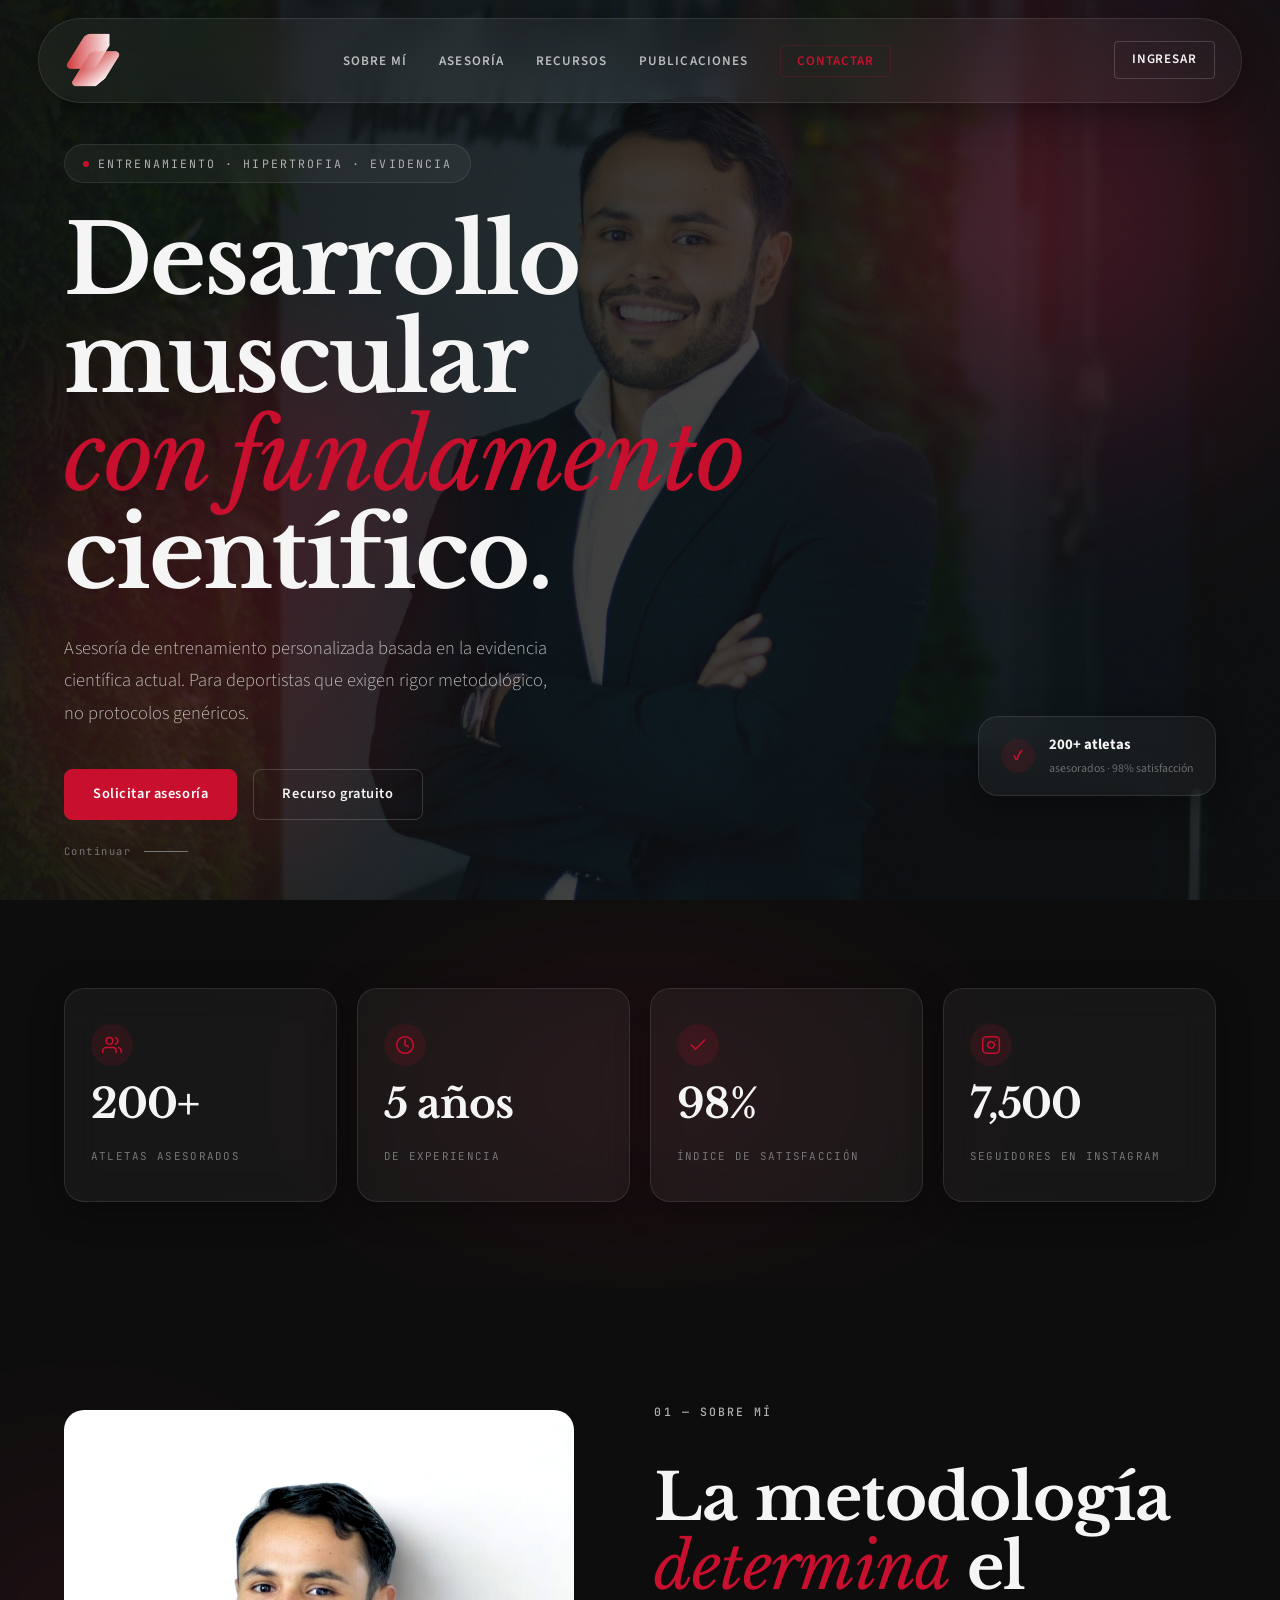
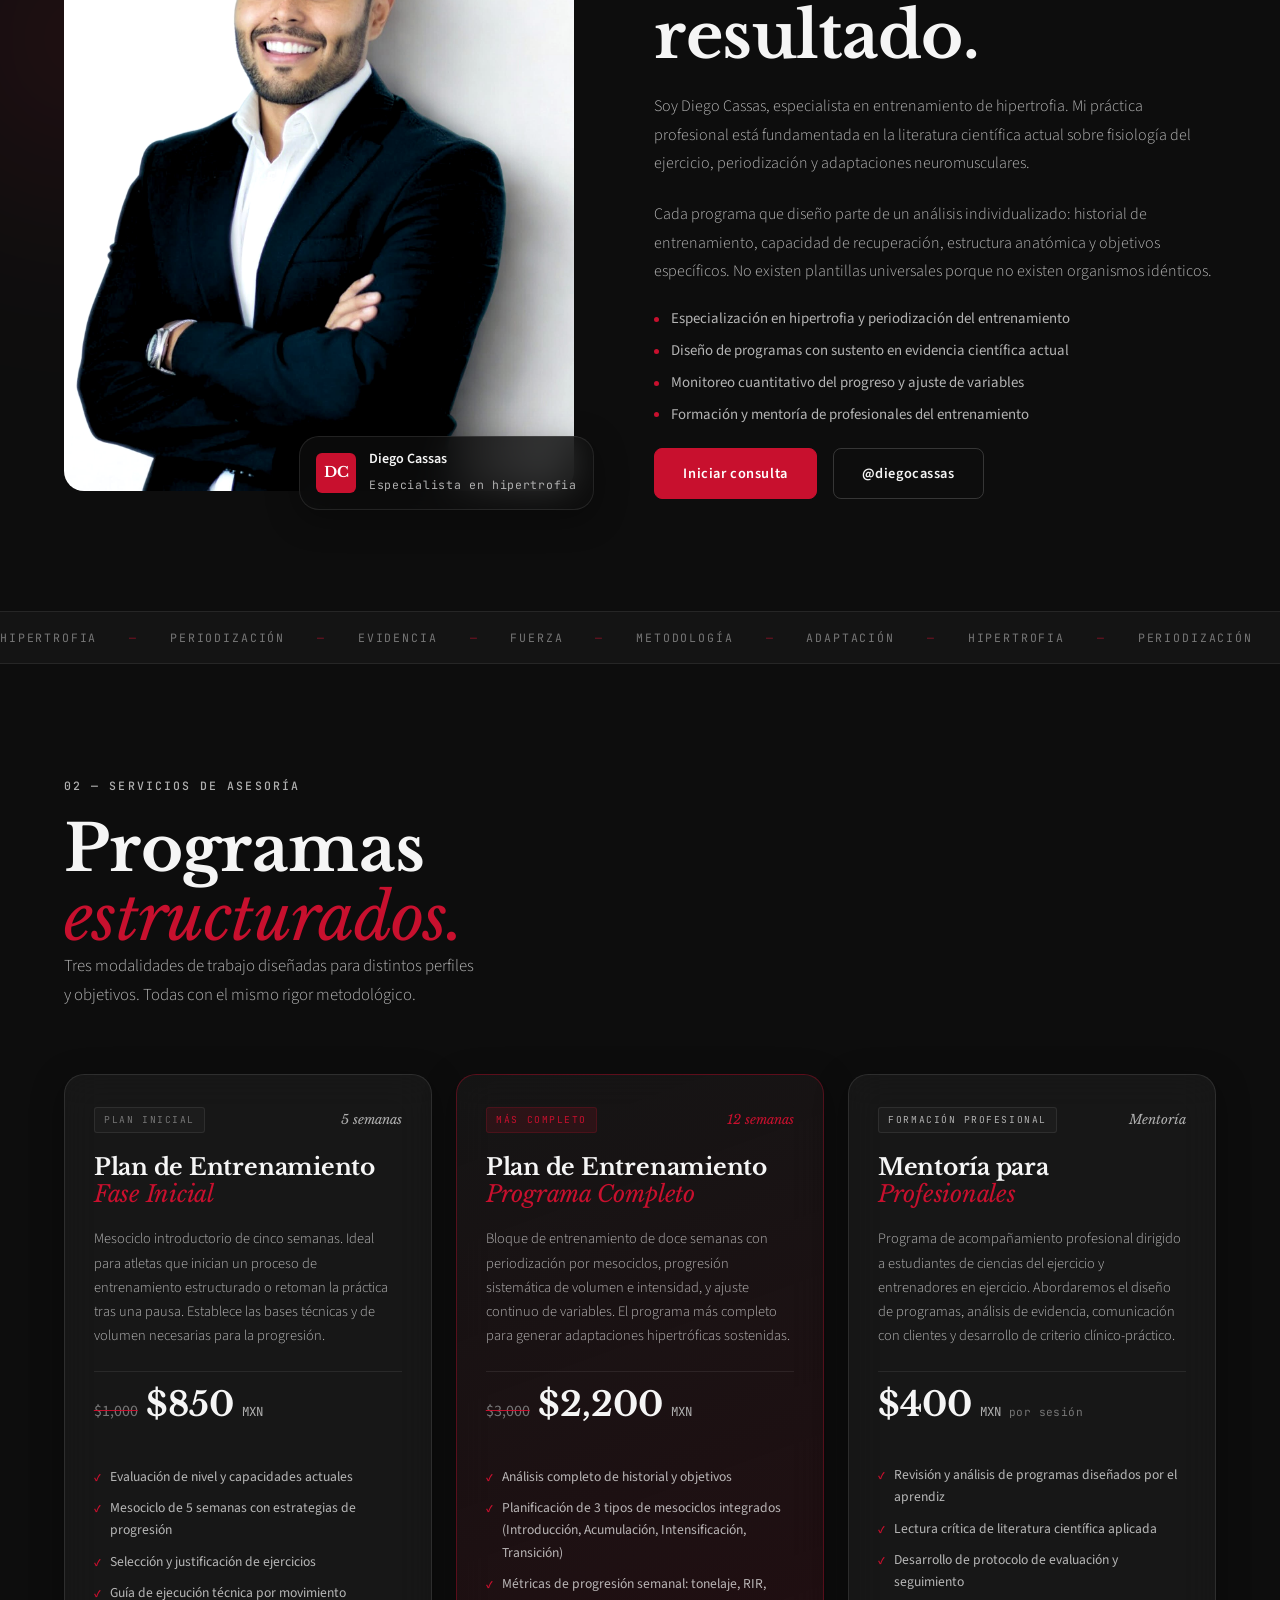
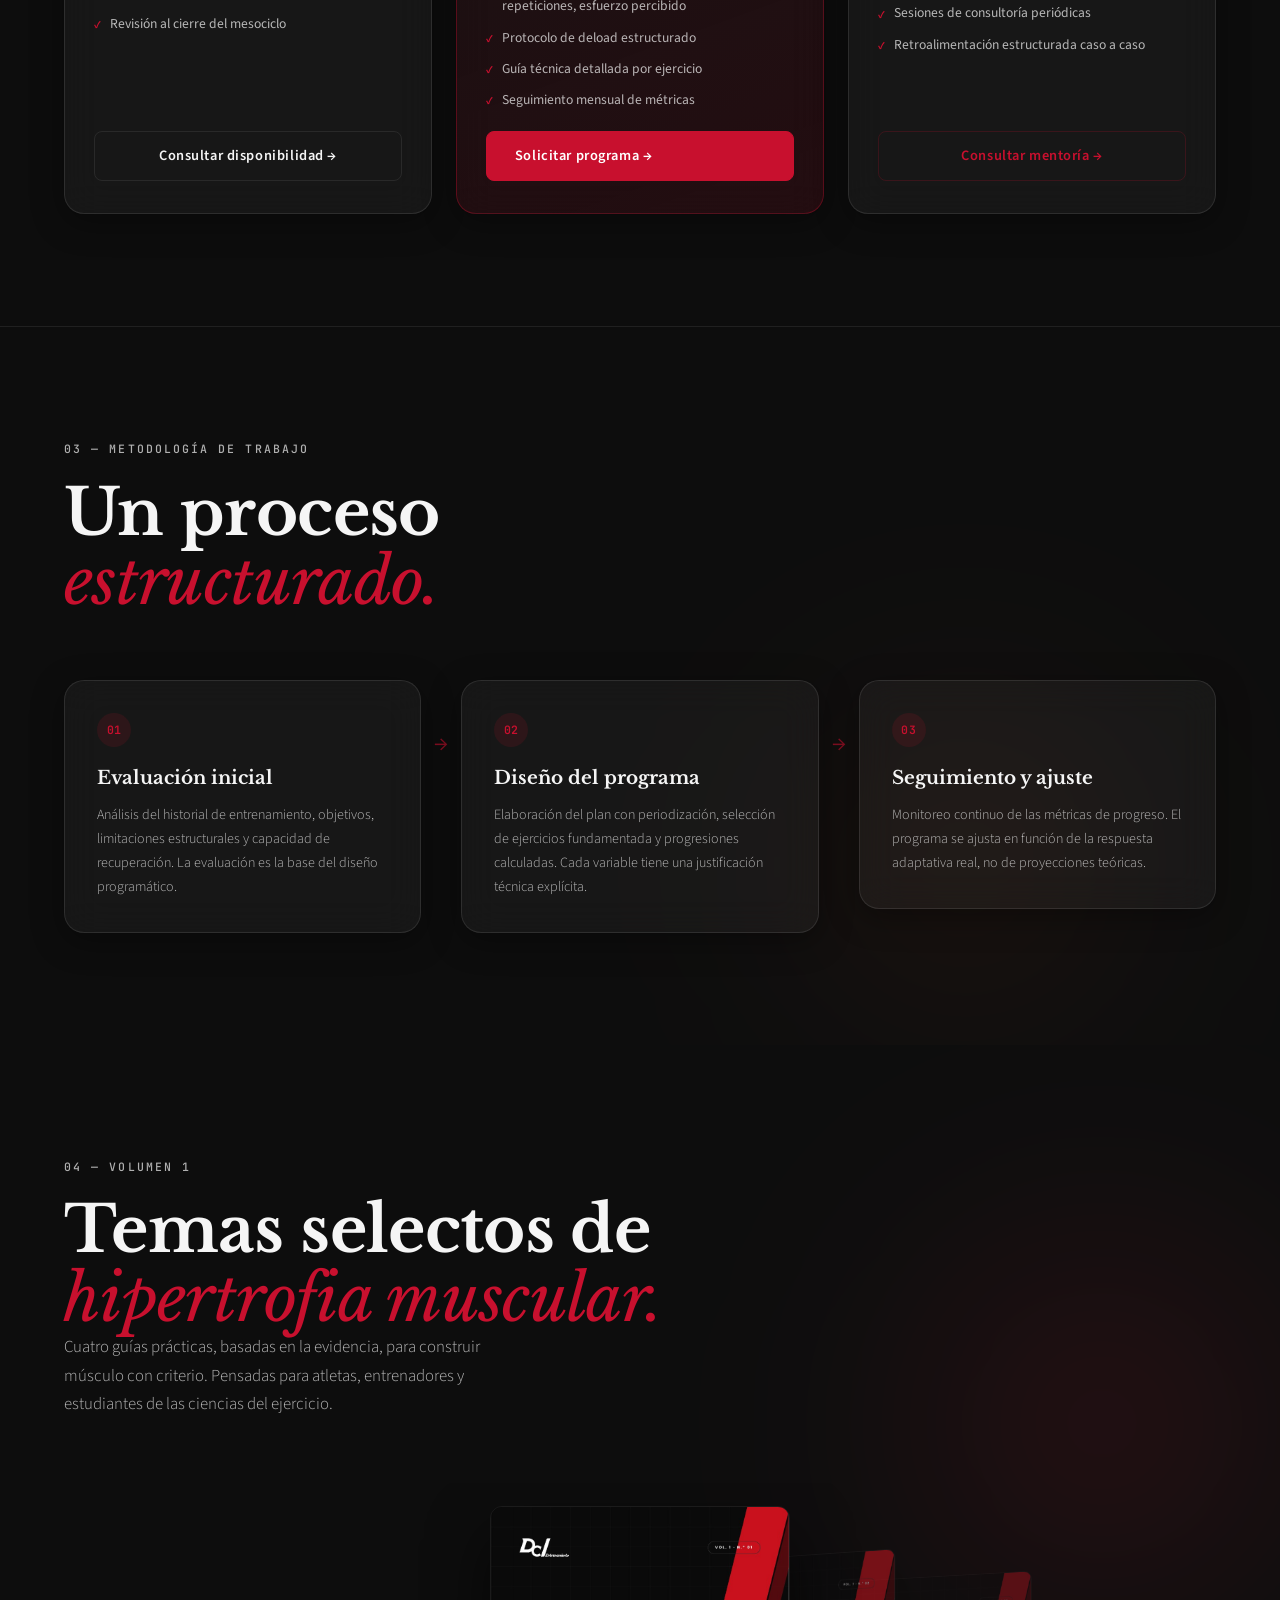
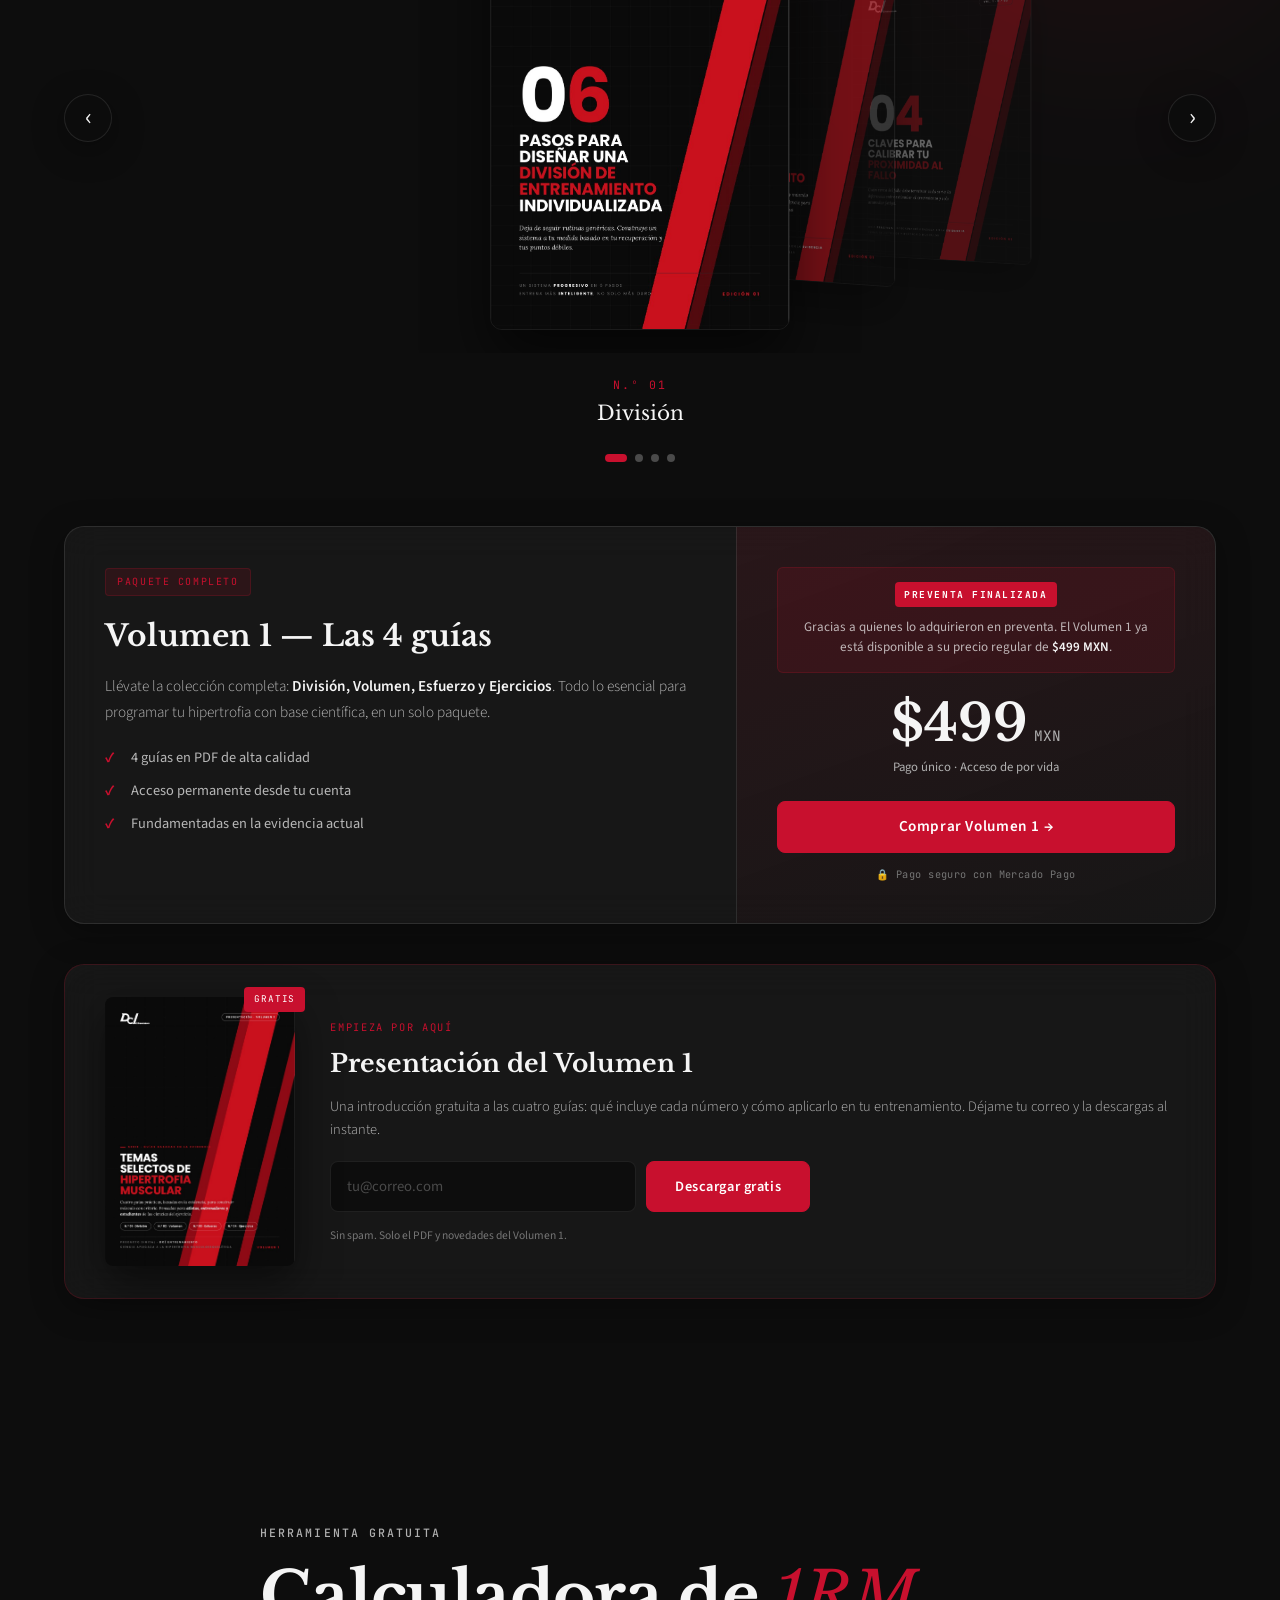
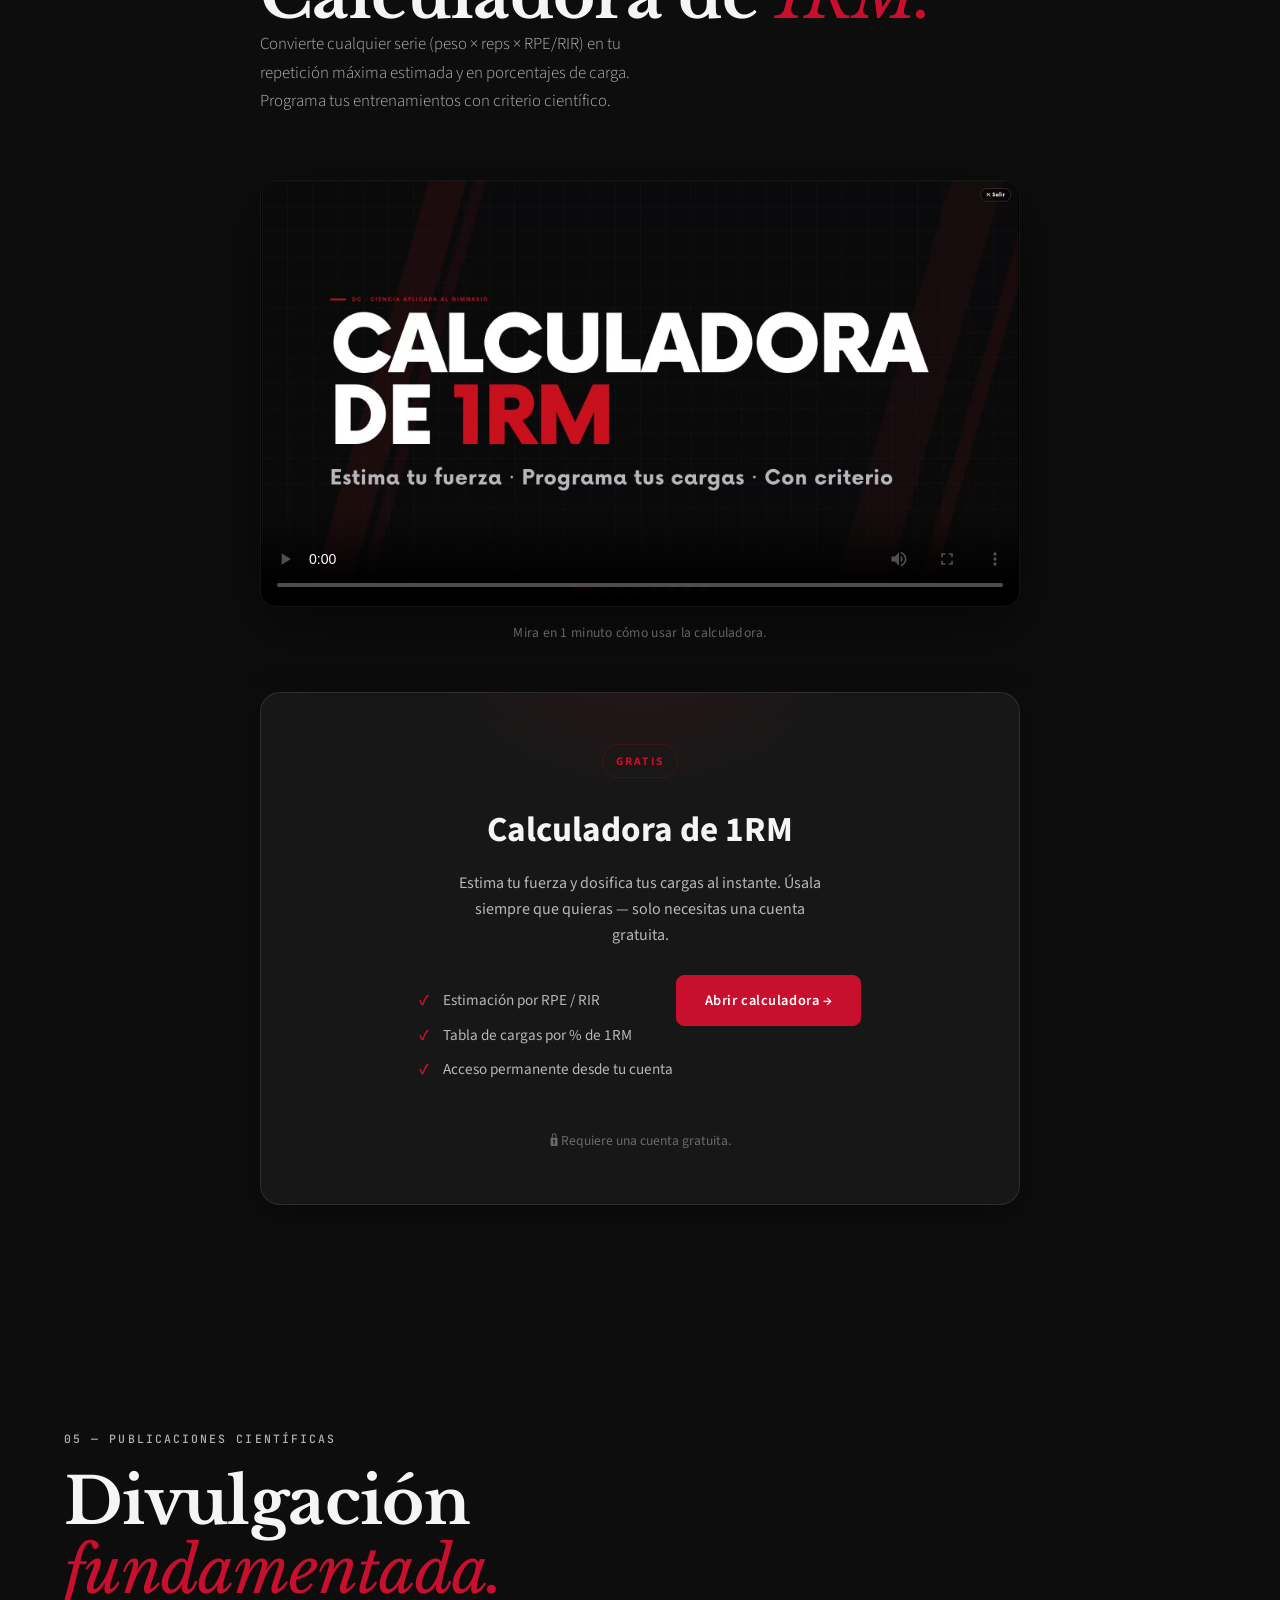
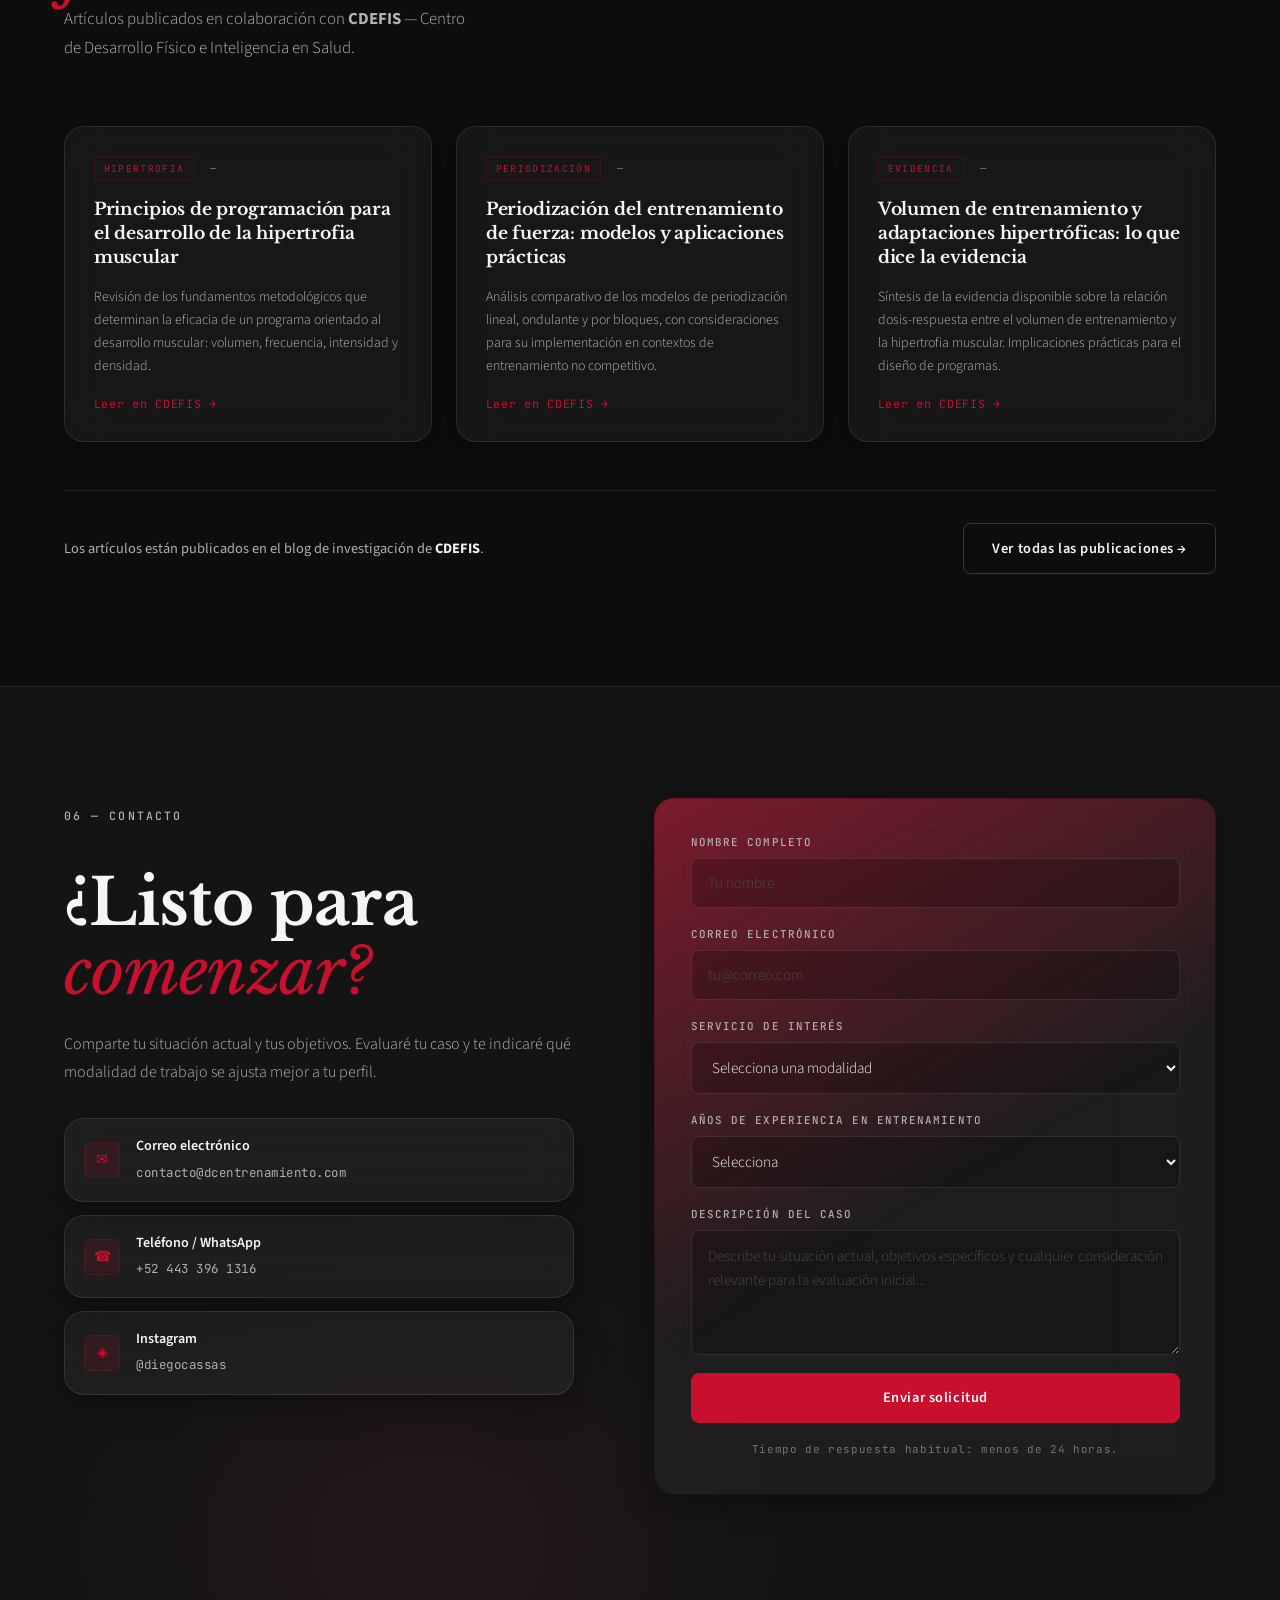
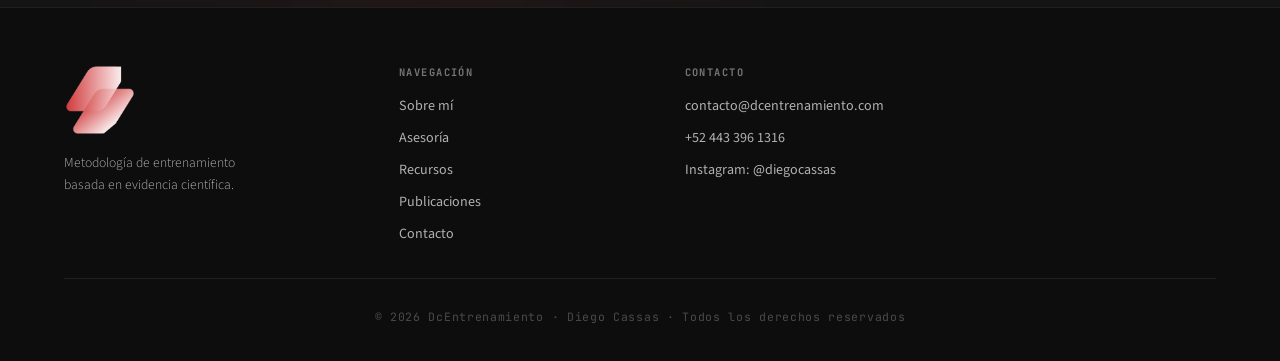
==== index.html @ ab69b067 "Logo más grande en menú y pie, favicon e ícono de iPhone Co-Authored-By: Claude Opus 5.5 <noreply@an" ====
<!DOCTYPE html>
<html lang="es">
<head>
  <meta charset="UTF-8" />
  <meta name="viewport" content="width=device-width, initial-scale=1.0" />
  <meta name="description" content="DcEntrenamiento — Asesoría de hipertrofia personalizada y recursos digitales para atletas que buscan progresar con metodología basada en evidencia." />
  <title>DcEntrenamiento — Metodología de entrenamiento basada en evidencia</title>
  <link rel="icon" type="image/png" href="assets/img/favicon.png" />
  <link rel="apple-touch-icon" href="assets/img/apple-touch-icon.png" />

  <!-- Fonts: Libre Baskerville (display científica) + Source Sans 3 (body legible) + JetBrains Mono (datos) -->
  <link rel="preconnect" href="https://fonts.googleapis.com" />
  <link rel="preconnect" href="https://fonts.gstatic.com" crossorigin />
  <link href="https://fonts.googleapis.com/css2?family=Libre+Baskerville:ital,wght@0,400;0,700;1,400&family=Source+Sans+3:wght@300;400;600;700&family=JetBrains+Mono:wght@400;500&display=swap" rel="stylesheet" />

  <link rel="stylesheet" href="styles.css?v=20261105" />
</head>
<body>

  <!-- ─── NAV ─── -->
  <nav class="nav" id="nav" role="navigation" aria-label="Navegación principal">
    <a href="#inicio" class="nav-logo" aria-label="DcEntrenamiento inicio">
      <img src="assets/img/logo.png" alt="DcEntrenamiento" class="nav-logo-img" />
    </a>
    <ul class="nav-links" role="list">
      <li><a href="#sobre" class="nav-link">Sobre mí</a></li>
      <li><a href="#asesoria" class="nav-link">Asesoría</a></li>
      <li><a href="#recursos" class="nav-link">Recursos</a></li>
      <li><a href="#blog" class="nav-link">Publicaciones</a></li>
      <li><a href="#contacto" class="nav-link nav-link--cta">Contactar</a></li>
    </ul>
    <div class="nav-actions">
      <!-- Cuenta de usuario — alterna entre invitado y autenticado vía JS (.is-authed) -->
      <div class="nav-account" id="nav-account">
        <button class="nav-account-btn" type="button" data-auth-open>Ingresar</button>
        <div class="nav-account-user">
          <button class="nav-account-trigger" type="button" data-account-toggle aria-haspopup="true" aria-expanded="false">
            <span class="nav-account-avatar" data-user-initial>U</span>
            <span class="nav-account-label" data-user-name>Mi Cuenta</span>
            <span class="nav-account-caret" aria-hidden="true">▾</span>
          </button>
          <div class="nav-account-dropdown" data-account-dropdown role="menu">
            <p class="nav-account-email" data-user-email></p>
            <a href="#" class="nav-account-item" data-nav-consola role="menuitem">Mi Consola</a>
            <a href="#" class="nav-account-item" data-auth-change role="menuitem">Cambiar contraseña</a>
            <button class="nav-account-item nav-account-item--logout" type="button" data-auth-logout role="menuitem">Cerrar sesión</button>
          </div>
        </div>
      </div>
      <button class="nav-burger" aria-label="Abrir menú" aria-expanded="false" aria-controls="nav-mobile">
        <span></span><span></span><span></span>
      </button>
    </div>
  </nav>

  <!-- Mobile menu -->
  <div class="nav-mobile" id="nav-mobile" aria-hidden="true" role="dialog" aria-label="Menú móvil">
    <button class="nav-mobile-close" aria-label="Cerrar menú">✕</button>
    <ul role="list">
      <li><a href="#sobre" class="nav-mobile-link">Sobre mí</a></li>
      <li><a href="#asesoria" class="nav-mobile-link">Asesoría</a></li>
      <li><a href="#recursos" class="nav-mobile-link">Recursos</a></li>
      <li><a href="#blog" class="nav-mobile-link">Publicaciones</a></li>
      <li><a href="#contacto" class="nav-mobile-link nav-mobile-link--cta">Contactar</a></li>
    </ul>
  </div>
  <div class="nav-overlay" aria-hidden="true"></div>

  <!-- ─── HERO ─── -->
  <section class="hero" id="inicio" aria-label="Presentación">
    <div class="hero-gradient" data-mouse-gradient aria-hidden="true"></div>
    <div class="hero-img-wrap" aria-hidden="true">
      <img src="assets/img/diego-3.jpg" alt="" class="hero-img" loading="eager" />
      <div class="hero-img-tint"></div>
    </div>
    <div class="hero-grain" aria-hidden="true"></div>
    <div class="orb-bg hero-orb hero-orb--a" aria-hidden="true"></div>
    <div class="orb-bg hero-orb hero-orb--b" aria-hidden="true"></div>

    <div class="hero-content">
      <p class="hero-kicker badge-pill"><span class="kicker-dot"></span>Entrenamiento · Hipertrofia · Evidencia</p>
      <h1 class="hero-title">
        <span class="hero-title-line">Desarrollo muscular</span>
        <span class="hero-title-line hero-title-line--accent">con fundamento</span>
        <span class="hero-title-line">científico.</span>
      </h1>
      <p class="hero-sub">Asesoría de entrenamiento personalizada basada en la evidencia científica actual. Para deportistas que exigen rigor metodológico, no protocolos genéricos.</p>
      <div class="hero-actions">
        <a href="#asesoria" class="btn btn--primary">Solicitar asesoría</a>
        <a href="#herramienta" class="btn btn--ghost">Recurso gratuito</a>
      </div>
    </div>

    <div class="hero-float-card glass-panel" aria-hidden="true">
      <span class="hero-float-icon">✓</span>
      <div>
        <strong>200+ atletas</strong>
        <small>asesorados · 98% satisfacción</small>
      </div>
    </div>

    <div class="hero-scroll-hint" aria-hidden="true">
      <span>Continuar</span>
      <div class="hero-scroll-line"></div>
    </div>
  </section>

  <!-- ─── STATS ─── -->
  <section class="stats" aria-label="Indicadores">
    <div class="orb-bg stats-orb" aria-hidden="true"></div>
    <div class="stats-grid">
      <div class="stat glass-panel reveal" data-reveal>
        <span class="stat-icon" aria-hidden="true"><svg viewBox="0 0 24 24" fill="none" stroke="currentColor" stroke-width="1.8" stroke-linecap="round" stroke-linejoin="round"><path d="M17 21v-2a4 4 0 0 0-4-4H5a4 4 0 0 0-4 4v2"/><circle cx="9" cy="7" r="4"/><path d="M23 21v-2a4 4 0 0 0-3-3.87"/><path d="M16 3.13a4 4 0 0 1 0 7.75"/></svg></span>
        <span class="stat-num" data-count-to="200" data-suffix="+">200+</span>
        <span class="stat-label">Atletas asesorados</span>
      </div>
      <div class="stat glass-panel reveal" data-reveal>
        <span class="stat-icon" aria-hidden="true"><svg viewBox="0 0 24 24" fill="none" stroke="currentColor" stroke-width="1.8" stroke-linecap="round" stroke-linejoin="round"><circle cx="12" cy="12" r="10"/><path d="M12 6v6l4 2"/></svg></span>
        <span class="stat-num" data-count-to="5" data-suffix=" años">5 años</span>
        <span class="stat-label">De experiencia</span>
      </div>
      <div class="stat glass-panel reveal" data-reveal>
        <span class="stat-icon" aria-hidden="true"><svg viewBox="0 0 24 24" fill="none" stroke="currentColor" stroke-width="1.8" stroke-linecap="round" stroke-linejoin="round"><path d="M20 6 9 17l-5-5"/></svg></span>
        <span class="stat-num" data-count-to="98" data-suffix="%">98%</span>
        <span class="stat-label">Índice de satisfacción</span>
      </div>
      <div class="stat glass-panel reveal" data-reveal>
        <span class="stat-icon" aria-hidden="true"><svg viewBox="0 0 24 24" fill="none" stroke="currentColor" stroke-width="1.8" stroke-linecap="round" stroke-linejoin="round"><rect x="2" y="2" width="20" height="20" rx="5"/><path d="M16 11.37A4 4 0 1 1 12.63 8 4 4 0 0 1 16 11.37z"/><path d="M17.5 6.5h.01"/></svg></span>
        <span class="stat-num instagram-followers">—</span>
        <span class="stat-label">Seguidores en Instagram</span>
      </div>
    </div>
  </section>

  <!-- ─── SOBRE ─── -->
  <section class="sobre" id="sobre" aria-labelledby="sobre-heading">
    <div class="orb-bg sobre-orb" aria-hidden="true"></div>
    <div class="sobre-inner">
      <div class="sobre-media reveal" data-reveal>
        <img src="assets/img/diego-1.jpg" alt="Diego Cassas — entrenador especialista en hipertrofia" class="sobre-img" loading="lazy" />
        <div class="sobre-badge">
          <div class="sobre-badge-mono">DC</div>
          <div>
            <strong>Diego Cassas</strong>
            <small>Especialista en hipertrofia</small>
          </div>
        </div>
      </div>
      <div class="sobre-text">
        <p class="section-kicker reveal" data-reveal>01 — Sobre mí</p>
        <h2 class="section-heading reveal" data-reveal id="sobre-heading">La metodología<br><em>determina</em> el resultado.</h2>
        <p class="sobre-body reveal" data-reveal>Soy Diego Cassas, especialista en entrenamiento de hipertrofia. Mi práctica profesional está fundamentada en la literatura científica actual sobre fisiología del ejercicio, periodización y adaptaciones neuromusculares.</p>
        <p class="sobre-body reveal" data-reveal>Cada programa que diseño parte de un análisis individualizado: historial de entrenamiento, capacidad de recuperación, estructura anatómica y objetivos específicos. No existen plantillas universales porque no existen organismos idénticos.</p>
        <ul class="sobre-list reveal" data-reveal>
          <li>Especialización en hipertrofia y periodización del entrenamiento</li>
          <li>Diseño de programas con sustento en evidencia científica actual</li>
          <li>Monitoreo cuantitativo del progreso y ajuste de variables</li>
          <li>Formación y mentoría de profesionales del entrenamiento</li>
        </ul>
        <div class="sobre-actions reveal" data-reveal>
          <a href="#contacto" class="btn btn--primary">Iniciar consulta</a>
          <a href="https://www.instagram.com/diegocassas/" target="_blank" rel="noopener" class="btn btn--ghost">@diegocassas</a>
        </div>
      </div>
    </div>
  </section>

  <!-- ─── MARQUEE ─── -->
  <div class="marquee-wrap" aria-hidden="true">
    <div class="marquee-track">
      <span>HIPERTROFIA</span><span class="accent-sep">—</span>
      <span>PERIODIZACIÓN</span><span class="accent-sep">—</span>
      <span>EVIDENCIA</span><span class="accent-sep">—</span>
      <span>FUERZA</span><span class="accent-sep">—</span>
      <span>METODOLOGÍA</span><span class="accent-sep">—</span>
      <span>ADAPTACIÓN</span><span class="accent-sep">—</span>
      <span>HIPERTROFIA</span><span class="accent-sep">—</span>
      <span>PERIODIZACIÓN</span><span class="accent-sep">—</span>
      <span>EVIDENCIA</span><span class="accent-sep">—</span>
      <span>FUERZA</span><span class="accent-sep">—</span>
      <span>METODOLOGÍA</span><span class="accent-sep">—</span>
      <span>ADAPTACIÓN</span><span class="accent-sep">—</span>
    </div>
  </div>

  <!-- ─── ASESORÍA ─── -->
  <section class="asesoria" id="asesoria" aria-labelledby="asesoria-heading">
    <div class="asesoria-inner">
      <div class="section-header reveal" data-reveal>
        <p class="section-kicker">02 — Servicios de asesoría</p>
        <h2 class="section-heading" id="asesoria-heading">Programas<br><em>estructurados.</em></h2>
        <p class="section-sub">Tres modalidades de trabajo diseñadas para distintos perfiles y objetivos. Todas con el mismo rigor metodológico.</p>
      </div>

      <div class="services-grid">

        <!-- Plan 4 semanas -->
        <article class="service-card reveal" data-reveal>
          <div class="service-card-top">
            <span class="service-label">PLAN INICIAL</span>
            <span class="service-weeks">5 semanas</span>
          </div>
          <h3 class="service-name">Plan de Entrenamiento<br><em>Fase Inicial</em></h3>
          <p class="service-desc">Mesociclo introductorio de cinco semanas. Ideal para atletas que inician un proceso de entrenamiento estructurado o retoman la práctica tras una pausa. Establece las bases técnicas y de volumen necesarias para la progresión.</p>
          <div class="service-price" data-product="asesoria-inicial">
            <span class="service-price-old" data-price-old>$1,000</span>
            <span class="service-price-amount" data-price-amount>$850</span>
            <span class="service-price-cur" data-price-cur>MXN</span>
          </div>
          <ul class="service-features">
            <li>Evaluación de nivel y capacidades actuales</li>
            <li>Mesociclo de 5 semanas con estrategias de progresión</li>
            <li>Selección y justificación de ejercicios</li>
            <li>Guía de ejecución técnica por movimiento</li>
            <li>Revisión al cierre del mesociclo</li>
          </ul>
          <a href="#contacto" class="btn btn--service">Consultar disponibilidad →</a>
        </article>

        <!-- Plan 12 semanas — destacado -->
        <article class="service-card service-card--featured reveal" data-reveal>
          <div class="service-card-top">
            <span class="service-label service-label--featured">MÁS COMPLETO</span>
            <span class="service-weeks service-weeks--featured">12 semanas</span>
          </div>
          <h3 class="service-name">Plan de Entrenamiento<br><em>Programa Completo</em></h3>
          <p class="service-desc">Bloque de entrenamiento de doce semanas con periodización por mesociclos, progresión sistemática de volumen e intensidad, y ajuste continuo de variables. El programa más completo para generar adaptaciones hipertróficas sostenidas.</p>
          <div class="service-price" data-product="asesoria-completa">
            <span class="service-price-old" data-price-old>$3,000</span>
            <span class="service-price-amount" data-price-amount>$2,200</span>
            <span class="service-price-cur" data-price-cur>MXN</span>
          </div>
          <ul class="service-features">
            <li>Análisis completo de historial y objetivos</li>
            <li>Planificación de 3 tipos de mesociclos integrados (Introducción, Acumulación, Intensificación, Transición)</li>
            <li>Métricas de progresión semanal: tonelaje, RIR, repeticiones, esfuerzo percibido</li>
            <li>Protocolo de deload estructurado</li>
            <li>Guía técnica detallada por ejercicio</li>
            <li>Seguimiento mensual de métricas</li>
          </ul>
          <a href="#contacto" class="btn btn--primary">Solicitar programa →</a>
        </article>

        <!-- Mentoría -->
        <article class="service-card service-card--mentoria reveal" data-reveal>
          <div class="service-card-top">
            <span class="service-label service-label--mentoria">FORMACIÓN PROFESIONAL</span>
            <span class="service-weeks">Mentoría</span>
          </div>
          <h3 class="service-name">Mentoría para<br><em>Profesionales</em></h3>
          <p class="service-desc">Programa de acompañamiento profesional dirigido a estudiantes de ciencias del ejercicio y entrenadores en ejercicio. Abordaremos el diseño de programas, análisis de evidencia, comunicación con clientes y desarrollo de criterio clínico-práctico.</p>
          <div class="service-price" data-product="mentoria">
            <span class="service-price-amount" data-price-amount>$400</span>
            <span class="service-price-cur" data-price-cur>MXN</span>
            <span class="service-price-note">por sesión</span>
          </div>
          <ul class="service-features">
            <li>Revisión y análisis de programas diseñados por el aprendiz</li>
            <li>Lectura crítica de literatura científica aplicada</li>
            <li>Desarrollo de protocolo de evaluación y seguimiento</li>
            <li>Sesiones de consultoría periódicas</li>
            <li>Retroalimentación estructurada caso a caso</li>
          </ul>
          <a href="#contacto" class="btn btn--service-mentoria">Consultar mentoría →</a>
        </article>

      </div>
    </div>
  </section>

  <!-- ─── PROCESO ─── -->
  <section class="proceso" aria-labelledby="proceso-heading">
    <div class="orb-bg proceso-orb" aria-hidden="true"></div>
    <div class="proceso-inner">
      <div class="section-header reveal" data-reveal>
        <p class="section-kicker">03 — Metodología de trabajo</p>
        <h2 class="section-heading" id="proceso-heading">Un proceso<br><em>estructurado.</em></h2>
      </div>
      <div class="proceso-steps">
        <div class="proceso-step reveal" data-reveal>
          <span class="proceso-num">01</span>
          <h3>Evaluación inicial</h3>
          <p>Análisis del historial de entrenamiento, objetivos, limitaciones estructurales y capacidad de recuperación. La evaluación es la base del diseño programático.</p>
        </div>
        <div class="proceso-divider" aria-hidden="true"></div>
        <div class="proceso-step reveal" data-reveal>
          <span class="proceso-num">02</span>
          <h3>Diseño del programa</h3>
          <p>Elaboración del plan con periodización, selección de ejercicios fundamentada y progresiones calculadas. Cada variable tiene una justificación técnica explícita.</p>
        </div>
        <div class="proceso-divider" aria-hidden="true"></div>
        <div class="proceso-step reveal" data-reveal>
          <span class="proceso-num">03</span>
          <h3>Seguimiento y ajuste</h3>
          <p>Monitoreo continuo de las métricas de progreso. El programa se ajusta en función de la respuesta adaptativa real, no de proyecciones teóricas.</p>
        </div>
      </div>
    </div>
  </section>

  <!-- ─── RECURSOS ─── -->
  <section class="volumen" id="recursos" aria-labelledby="volumen-heading">
    <div class="orb-bg volumen-orb" aria-hidden="true"></div>
    <div class="volumen-inner">
      <div class="section-header reveal" data-reveal>
        <p class="section-kicker">04 — Volumen 1</p>
        <h2 class="section-heading" id="volumen-heading">Temas selectos de<br><em>hipertrofia muscular.</em></h2>
        <p class="section-sub">Cuatro guías prácticas, basadas en la evidencia, para construir músculo con criterio. Pensadas para atletas, entrenadores y estudiantes de las ciencias del ejercicio.</p>
      </div>

      <!-- ─── COVERFLOW 3D ─── -->
      <div class="coverflow" id="coverflow" aria-roledescription="carrusel" aria-label="Portadas del Volumen 1">
        <button class="coverflow-nav coverflow-prev" type="button" aria-label="Portada anterior">‹</button>
        <div class="coverflow-viewport">
          <div class="coverflow-stage" data-coverflow-stage>
            <figure class="cf-item" data-cf-index="0">
              <img src="assets/img/covers/vol1-01-division.jpg" alt="Volumen 1, N.º 01 — División del entrenamiento" loading="lazy" />
              <figcaption><span class="cf-num">N.º 01</span><span class="cf-name">División</span></figcaption>
            </figure>
            <figure class="cf-item" data-cf-index="1">
              <img src="assets/img/covers/vol1-02-volumen.jpg" alt="Volumen 1, N.º 02 — Volumen de entrenamiento" loading="lazy" />
              <figcaption><span class="cf-num">N.º 02</span><span class="cf-name">Volumen</span></figcaption>
            </figure>
            <figure class="cf-item" data-cf-index="2">
              <img src="assets/img/covers/vol1-03-esfuerzo.jpg" alt="Volumen 1, N.º 03 — Proximidad al fallo" loading="lazy" />
              <figcaption><span class="cf-num">N.º 03</span><span class="cf-name">Esfuerzo</span></figcaption>
            </figure>
            <figure class="cf-item" data-cf-index="3">
              <img src="assets/img/covers/vol1-04-ejercicios.jpg" alt="Volumen 1, N.º 04 — Selección de ejercicios" loading="lazy" />
              <figcaption><span class="cf-num">N.º 04</span><span class="cf-name">Ejercicios</span></figcaption>
            </figure>
          </div>
        </div>
        <button class="coverflow-nav coverflow-next" type="button" aria-label="Portada siguiente">›</button>
        <div class="coverflow-caption" data-coverflow-caption aria-live="polite"></div>
        <div class="coverflow-dots" data-coverflow-dots></div>
      </div>

      <!-- ─── OFERTA: VOLUMEN 1 COMPLETO ─── -->
      <div class="vol-offer reveal" data-reveal>
        <div class="vol-offer-info">
          <span class="vol-offer-tag">PAQUETE COMPLETO</span>
          <h3 class="vol-offer-title">Volumen 1 — Las 4 guías</h3>
          <p class="vol-offer-desc">Llévate la colección completa: <strong>División, Volumen, Esfuerzo y Ejercicios</strong>. Todo lo esencial para programar tu hipertrofia con base científica, en un solo paquete.</p>
          <ul class="vol-offer-list">
            <li>4 guías en PDF de alta calidad</li>
            <li>Acceso permanente desde tu cuenta</li>
            <li>Fundamentadas en la evidencia actual</li>
          </ul>
        </div>
        <div class="vol-offer-buy">
          <div class="vol-presale-notice" role="note">
            <span class="vol-presale-tag">PREVENTA FINALIZADA</span>
            <p>Gracias a quienes lo adquirieron en preventa. El Volumen 1 ya está disponible a su precio regular de <strong>$499 MXN</strong>.</p>
          </div>
          <div class="vol-offer-price" data-product="volumen-1">
            <span class="vol-price-amount" data-vol-price data-price-amount>$499</span>
            <span class="vol-price-cur" data-price-cur>MXN</span>
          </div>
          <p class="vol-discount-note" data-vol-discount-note hidden></p>
          <p class="vol-price-note">Pago único · Acceso de por vida</p>
          <button class="btn btn--primary btn--full vol-buy-btn" type="button" data-vol-buy="volumen-1">Comprar Volumen 1 →</button>
          <p class="vol-buy-sub">🔒 Pago seguro con Mercado Pago</p>
        </div>
      </div>

      <!-- ─── PRESENTACIÓN GRATIS (captura de correo) ─── -->
      <div class="vol-lead reveal" data-reveal>
        <div class="vol-lead-cover">
          <img src="assets/img/covers/vol1-presentacion.jpg" alt="Presentación del Volumen 1" loading="lazy" />
          <span class="vol-lead-badge">GRATIS</span>
        </div>
        <div class="vol-lead-body">
          <p class="vol-lead-kicker">Empieza por aquí</p>
          <h3 class="vol-lead-title">Presentación del Volumen 1</h3>
          <p class="vol-lead-desc">Una introducción gratuita a las cuatro guías: qué incluye cada número y cómo aplicarlo en tu entrenamiento. Déjame tu correo y la descargas al instante.</p>
          <form class="vol-lead-form" id="lead-form" novalidate
                data-lead-file="presentacion-volumen-1.pdf">
            <input type="email" name="email" placeholder="tu@correo.com" required autocomplete="email" aria-label="Tu correo electrónico" />
            <button type="submit" class="btn btn--primary vol-lead-submit">
              <span class="vol-lead-text">Descargar gratis</span>
              <span class="vol-lead-loading" aria-hidden="true">Enviando…</span>
            </button>
          </form>
          <p class="vol-lead-msg" data-lead-msg hidden></p>
          <p class="vol-lead-privacy">Sin spam. Solo el PDF y novedades del Volumen 1.</p>
        </div>
      </div>
    </div>
  </section>

  <!-- ─── HERRAMIENTA GRATUITA ─── -->
  <section class="tool" id="herramienta" aria-labelledby="tool-heading">
    <div class="tool-inner">
      <div class="section-header reveal" data-reveal>
        <p class="section-kicker">Herramienta gratuita</p>
        <h2 class="section-heading" id="tool-heading">Calculadora de <em>1RM.</em></h2>
        <p class="section-sub">Convierte cualquier serie (peso × reps × RPE/RIR) en tu repetición máxima estimada y en porcentajes de carga. Programa tus entrenamientos con criterio científico.</p>
      </div>

      <!-- ─── VIDEO EXPLICATIVO ─── -->
      <div class="tool-video reveal" data-reveal>
        <video class="tool-video-el" controls preload="metadata" playsinline
               poster="assets/img/calc-video-poster.jpg">
          <source src="assets/video/calculadora-1rm.mp4" type="video/mp4" />
          Tu navegador no soporta la reproducción de video.
        </video>
        <p class="tool-video-cap">Mira en 1 minuto cómo usar la calculadora.</p>
      </div>

      <div class="tool-card reveal" data-reveal>
        <div class="tool-card-glow" aria-hidden="true"></div>
        <div class="tool-card-body">
          <span class="tool-card-badge">GRATIS</span>
          <h3 class="tool-card-title">Calculadora de 1RM</h3>
          <p class="tool-card-desc">Estima tu fuerza y dosifica tus cargas al instante. Úsala siempre que quieras — solo necesitas una cuenta gratuita.</p>
          <ul class="tool-card-list">
            <li>Estimación por RPE / RIR</li>
            <li>Tabla de cargas por % de 1RM</li>
            <li>Acceso permanente desde tu cuenta</li>
          </ul>
          <a href="calculadora-1rm.html" class="btn btn--primary tool-card-btn" data-tool-open>Abrir calculadora →</a>
          <p class="tool-card-note" data-tool-note>🔒 Requiere una cuenta gratuita.</p>
        </div>
      </div>
    </div>
  </section>

  <!-- ─── BLOG ─── -->
  <section class="blog" id="blog" aria-labelledby="blog-heading">
    <div class="blog-inner">
      <div class="section-header reveal" data-reveal>
        <p class="section-kicker">05 — Publicaciones científicas</p>
        <h2 class="section-heading" id="blog-heading">Divulgación<br><em>fundamentada.</em></h2>
        <p class="section-sub">Artículos publicados en colaboración con <strong>CDEFIS</strong> — Centro de Desarrollo Físico e Inteligencia en Salud.</p>
      </div>

      <div class="blog-grid">
        <!-- Blog card 1 -->
        <article class="blog-card reveal" data-reveal>
          <div class="blog-card-meta">
            <span class="blog-cat">Hipertrofia</span>
            <span class="blog-date" data-blog-date="1">—</span>
          </div>
          <h3 class="blog-title" data-blog-title="1">Principios de programación para el desarrollo de la hipertrofia muscular</h3>
          <p class="blog-excerpt" data-blog-excerpt="1">Revisión de los fundamentos metodológicos que determinan la eficacia de un programa orientado al desarrollo muscular: volumen, frecuencia, intensidad y densidad.</p>
          <a href="https://www.cdefis.edu.mx/investigacion/blog" target="_blank" rel="noopener" class="blog-link" data-blog-url="1">
            Leer en CDEFIS →
          </a>
        </article>

        <!-- Blog card 2 -->
        <article class="blog-card reveal" data-reveal>
          <div class="blog-card-meta">
            <span class="blog-cat">Periodización</span>
            <span class="blog-date" data-blog-date="2">—</span>
          </div>
          <h3 class="blog-title" data-blog-title="2">Periodización del entrenamiento de fuerza: modelos y aplicaciones prácticas</h3>
          <p class="blog-excerpt" data-blog-excerpt="2">Análisis comparativo de los modelos de periodización lineal, ondulante y por bloques, con consideraciones para su implementación en contextos de entrenamiento no competitivo.</p>
          <a href="https://www.cdefis.edu.mx/investigacion/blog" target="_blank" rel="noopener" class="blog-link" data-blog-url="2">
            Leer en CDEFIS →
          </a>
        </article>

        <!-- Blog card 3 -->
        <article class="blog-card reveal" data-reveal>
          <div class="blog-card-meta">
            <span class="blog-cat">Evidencia</span>
            <span class="blog-date" data-blog-date="3">—</span>
          </div>
          <h3 class="blog-title" data-blog-title="3">Volumen de entrenamiento y adaptaciones hipertróficas: lo que dice la evidencia</h3>
          <p class="blog-excerpt" data-blog-excerpt="3">Síntesis de la evidencia disponible sobre la relación dosis-respuesta entre el volumen de entrenamiento y la hipertrofia muscular. Implicaciones prácticas para el diseño de programas.</p>
          <a href="https://www.cdefis.edu.mx/investigacion/blog" target="_blank" rel="noopener" class="blog-link" data-blog-url="3">
            Leer en CDEFIS →
          </a>
        </article>
      </div>

      <div class="blog-footer reveal" data-reveal>
        <p class="blog-footer-note">Los artículos están publicados en el blog de investigación de <strong>CDEFIS</strong>.</p>
        <a href="https://www.cdefis.edu.mx/investigacion/blog" target="_blank" rel="noopener" class="btn btn--ghost">Ver todas las publicaciones →</a>
      </div>
    </div>
  </section>

  <!-- ─── CONTACTO ─── -->
  <section class="contacto" id="contacto" aria-labelledby="contacto-heading">
    <div class="orb-bg contacto-orb" aria-hidden="true"></div>
    <div class="contacto-inner">
      <div class="contacto-text reveal" data-reveal>
        <p class="section-kicker">06 — Contacto</p>
        <h2 class="section-heading" id="contacto-heading">¿Listo para<br><em>comenzar?</em></h2>
        <p class="contacto-sub">Comparte tu situación actual y tus objetivos. Evaluaré tu caso y te indicaré qué modalidad de trabajo se ajusta mejor a tu perfil.</p>
        <div class="contacto-channels">
          <a href="mailto:contacto@dcentrenamiento.com" class="channel-link">
            <span class="channel-icon">✉</span>
            <div>
              <strong>Correo electrónico</strong>
              <small>contacto@dcentrenamiento.com</small>
            </div>
          </a>
          <a href="tel:+524433961316" class="channel-link">
            <span class="channel-icon">☎</span>
            <div>
              <strong>Teléfono / WhatsApp</strong>
              <small>+52 443 396 1316</small>
            </div>
          </a>
          <a href="https://www.instagram.com/diegocassas/" target="_blank" rel="noopener" class="channel-link">
            <span class="channel-icon">◈</span>
            <div>
              <strong>Instagram</strong>
              <small>@diegocassas</small>
            </div>
          </a>
        </div>
      </div>

      <form class="contacto-form reveal" data-reveal id="contact-form" novalidate aria-label="Formulario de contacto">
        <div class="form-group">
          <label for="f-nombre">Nombre completo</label>
          <input type="text" id="f-nombre" name="nombre" placeholder="Tu nombre" required autocomplete="given-name" />
        </div>
        <div class="form-group">
          <label for="f-email">Correo electrónico</label>
          <input type="email" id="f-email" name="email" placeholder="tu@correo.com" required autocomplete="email" />
        </div>
        <div class="form-group">
          <label for="f-servicio">Servicio de interés</label>
          <select id="f-servicio" name="servicio" required>
            <option value="" disabled selected>Selecciona una modalidad</option>
            <option value="plan-4">Plan de entrenamiento — 4 semanas</option>
            <option value="plan-12">Plan de entrenamiento — 12 semanas</option>
            <option value="mentoria">Mentoría profesional</option>
            <option value="consulta">Consulta general</option>
          </select>
        </div>
        <div class="form-group">
          <label for="f-experiencia">Años de experiencia en entrenamiento</label>
          <select id="f-experiencia" name="experiencia">
            <option value="" disabled selected>Selecciona</option>
            <option value="menos-1">Menos de 1 año</option>
            <option value="1-3">1 a 3 años</option>
            <option value="3-5">3 a 5 años</option>
            <option value="mas-5">Más de 5 años</option>
          </select>
        </div>
        <div class="form-group">
          <label for="f-mensaje">Descripción del caso</label>
          <textarea id="f-mensaje" name="mensaje" placeholder="Describe tu situación actual, objetivos específicos y cualquier consideración relevante para la evaluación inicial..." rows="4" required></textarea>
        </div>
        <button type="submit" class="btn btn--primary btn--full" id="form-submit">
          <span class="btn-text">Enviar solicitud</span>
          <span class="btn-loading" aria-hidden="true">Procesando…</span>
          <span class="btn-success" aria-hidden="true">✓ Solicitud enviada</span>
        </button>
        <p class="form-note">Tiempo de respuesta habitual: menos de 24 horas.</p>
      </form>
    </div>
  </section>

  <!-- ─── FOOTER ─── -->
  <footer class="footer" role="contentinfo">
    <div class="footer-inner">
      <div class="footer-brand">
        <img src="assets/img/logo.png" alt="DcEntrenamiento" class="footer-logo-img" />
        <p>Metodología de entrenamiento<br>basada en evidencia científica.</p>
      </div>
      <nav class="footer-nav" aria-label="Navegación pie de página">
        <strong>Navegación</strong>
        <a href="#sobre">Sobre mí</a>
        <a href="#asesoria">Asesoría</a>
        <a href="#recursos">Recursos</a>
        <a href="#blog">Publicaciones</a>
        <a href="#contacto">Contacto</a>
      </nav>
      <div class="footer-contact">
        <strong>Contacto</strong>
        <a href="mailto:contacto@dcentrenamiento.com">contacto@dcentrenamiento.com</a>
        <a href="tel:+524433961316">+52 443 396 1316</a>
        <a href="https://www.instagram.com/diegocassas/" target="_blank" rel="noopener">Instagram: @diegocassas</a>
      </div>
      <div class="footer-credits" id="photo-credits"></div>
    </div>
    <div class="footer-bottom">
      <small>© 2026 DcEntrenamiento · Diego Cassas · Todos los derechos reservados</small>
    </div>
  </footer>

  <!-- ─── MODAL DE CUENTA (login / registro) ─── -->
  <div class="auth-modal" id="auth-modal" aria-hidden="true" role="dialog" aria-modal="true" aria-labelledby="auth-modal-title">
    <div class="auth-overlay" data-auth-close></div>
    <div class="auth-dialog" role="document">
      <button class="auth-close" type="button" data-auth-close aria-label="Cerrar">✕</button>

      <div class="auth-head">
        <img src="assets/img/logo.png" alt="DcEntrenamiento" class="auth-logo" />
        <h2 class="auth-title" id="auth-modal-title">Tu cuenta</h2>
        <p class="auth-subtitle">Accede a tus recursos y compras.</p>
      </div>

      <div class="auth-tabs" role="tablist">
        <button class="auth-tab is-active" type="button" data-auth-tab="login" role="tab" aria-selected="true">Iniciar sesión</button>
        <button class="auth-tab" type="button" data-auth-tab="register" role="tab" aria-selected="false">Crear cuenta</button>
      </div>

      <!-- LOGIN -->
      <form class="auth-form" id="login-form" data-auth-panel="login" novalidate>
        <div class="form-group">
          <label for="login-email">Correo electrónico</label>
          <input type="email" id="login-email" name="email" placeholder="tu@correo.com" required autocomplete="email" />
        </div>
        <div class="form-group">
          <label for="login-password">Contraseña</label>
          <input type="password" id="login-password" name="password" placeholder="••••••••" required autocomplete="current-password" />
        </div>
        <p class="auth-error" data-auth-error hidden></p>
        <button type="submit" class="btn btn--primary btn--full auth-submit">
          <span class="auth-submit-text">Iniciar sesión</span>
          <span class="auth-submit-loading" aria-hidden="true">Procesando…</span>
        </button>
        <p class="auth-switch"><button type="button" class="auth-link" data-auth-tab="forgot">¿Olvidaste tu contraseña?</button></p>
        <p class="auth-switch">¿No tienes cuenta? <button type="button" class="auth-link" data-auth-tab="register">Créala aquí</button></p>
      </form>

      <!-- REGISTRO -->
      <form class="auth-form" id="register-form" data-auth-panel="register" novalidate hidden>
        <div class="form-group">
          <label for="register-name">Nombre completo</label>
          <input type="text" id="register-name" name="full_name" placeholder="Tu nombre" required autocomplete="name" />
        </div>
        <div class="form-group">
          <label for="register-email">Correo electrónico</label>
          <input type="email" id="register-email" name="email" placeholder="tu@correo.com" required autocomplete="email" />
        </div>
        <div class="form-group">
          <label for="register-password">Contraseña</label>
          <input type="password" id="register-password" name="password" placeholder="Mínimo 8 caracteres" required minlength="8" maxlength="72" autocomplete="new-password" />
        </div>
        <p class="auth-error" data-auth-error hidden></p>
        <button type="submit" class="btn btn--primary btn--full auth-submit">
          <span class="auth-submit-text">Crear cuenta</span>
          <span class="auth-submit-loading" aria-hidden="true">Procesando…</span>
        </button>
        <p class="auth-switch">¿Ya tienes cuenta? <button type="button" class="auth-link" data-auth-tab="login">Inicia sesión</button></p>
      </form>

      <!-- RECUPERAR (olvidé mi contraseña) -->
      <form class="auth-form" id="forgot-form" data-auth-panel="forgot" novalidate hidden>
        <p class="auth-panel-intro">Escribe tu correo y te enviaremos un enlace para crear una nueva contraseña.</p>
        <div class="form-group">
          <label for="forgot-email">Correo electrónico</label>
          <input type="email" id="forgot-email" name="email" placeholder="tu@correo.com" required autocomplete="email" />
        </div>
        <p class="auth-error" data-auth-error hidden></p>
        <p class="auth-ok" data-auth-ok hidden></p>
        <button type="submit" class="btn btn--primary btn--full auth-submit">
          <span class="auth-submit-text">Enviar enlace</span>
          <span class="auth-submit-loading" aria-hidden="true">Procesando…</span>
        </button>
        <p class="auth-switch"><button type="button" class="auth-link" data-auth-tab="login">← Volver a iniciar sesión</button></p>
      </form>

      <!-- RESTABLECER (llegó desde el enlace del correo: ?reset=token) -->
      <form class="auth-form" id="reset-form" data-auth-panel="reset" novalidate hidden>
        <p class="auth-panel-intro">Crea tu nueva contraseña.</p>
        <div class="form-group">
          <label for="reset-password">Nueva contraseña</label>
          <input type="password" id="reset-password" name="new_password" placeholder="Mínimo 8 caracteres" required minlength="8" maxlength="72" autocomplete="new-password" />
        </div>
        <div class="form-group">
          <label for="reset-password2">Confirmar contraseña</label>
          <input type="password" id="reset-password2" name="new_password2" placeholder="Repite la contraseña" required minlength="8" maxlength="72" autocomplete="new-password" />
        </div>
        <p class="auth-error" data-auth-error hidden></p>
        <p class="auth-ok" data-auth-ok hidden></p>
        <button type="submit" class="btn btn--primary btn--full auth-submit">
          <span class="auth-submit-text">Guardar contraseña</span>
          <span class="auth-submit-loading" aria-hidden="true">Procesando…</span>
        </button>
      </form>

      <!-- CAMBIAR (usuario con sesión, desde el menú de cuenta) -->
      <form class="auth-form" id="change-form" data-auth-panel="change" novalidate hidden>
        <p class="auth-panel-intro">Cambia tu contraseña.</p>
        <div class="form-group">
          <label for="change-current">Contraseña actual</label>
          <input type="password" id="change-current" name="current_password" placeholder="••••••••" required autocomplete="current-password" />
        </div>
        <div class="form-group">
          <label for="change-new">Nueva contraseña</label>
          <input type="password" id="change-new" name="new_password" placeholder="Mínimo 8 caracteres" required minlength="8" maxlength="72" autocomplete="new-password" />
        </div>
        <p class="auth-error" data-auth-error hidden></p>
        <p class="auth-ok" data-auth-ok hidden></p>
        <button type="submit" class="btn btn--primary btn--full auth-submit">
          <span class="auth-submit-text">Guardar contraseña</span>
          <span class="auth-submit-loading" aria-hidden="true">Procesando…</span>
        </button>
      </form>
    </div>
  </div>

  <!-- ─── MI CONSOLA (panel privado del usuario) ─── -->
  <div class="consola" id="consola" aria-hidden="true" role="dialog" aria-modal="true" aria-label="Mi Consola">
    <div class="consola-overlay" data-consola-close></div>
    <div class="consola-panel">
      <header class="consola-head">
        <div>
          <p class="consola-kicker">Mi Consola</p>
          <h2 class="consola-title">Hola, <span data-consola-name>atleta</span></h2>
        </div>
        <button class="consola-close" type="button" data-consola-close aria-label="Cerrar">✕</button>
      </header>
      <div class="consola-discount" data-discount-banner hidden></div>
      <div class="consola-body" data-consola-body>
        <!-- Contenido generado por main.js (estados: cargando / vacío / lista) -->
      </div>
    </div>
  </div>

  <!-- ─── TOAST (avisos breves) ─── -->
  <div class="dc-toast" id="dc-toast" role="status" aria-live="polite" hidden></div>

  <!-- Configuración de entorno: en local apunta al backend local; publicada,
       apunta al backend en Railway. Debe ir ANTES de auth.js/main.js. -->
  <script>
    (function () {
      var local = location.hostname === "localhost" || location.hostname === "127.0.0.1";
      window.DC_CONFIG = {
        apiBase: local
          ? "http://localhost:8000"
          : "https://api.dcentrenamiento.com",
      };
    })();
  </script>

  <!-- Scripts -->
  <script defer src="lib/gsap.min.js"></script>
  <script defer src="lib/ScrollTrigger.min.js"></script>
  <script defer src="lib/manifest.js"></script>
  <script defer src="auth.js?v=20260729g"></script>
  <script defer src="main.js?v=20260910"></script>
</body>
</html>
---- styles.css ----
/* ═══════════════════════════════════════════
   DcEntrenamiento — Identidad: Rojo · Negro · Blanco · Gris
   Tipografía: Libre Baskerville (display) + Source Sans 3 (cuerpo)
   ═══════════════════════════════════════════ */

/* ─── TOKENS ─── */
:root {
  /* Paleta principal */
  --negro:      #0d0d0d;
  --negro-2:    #141414;
  --negro-3:    #1c1c1c;
  --gris-oscuro:#2a2a2a;
  --gris-medio: #4a4a4a;
  --gris:       #767676;
  --gris-claro: #b0b0b0;
  --blanco:     #f5f5f5;
  --blanco-puro:#ffffff;
  --rojo:       #c8102e;   /* rojo DC principal */
  --rojo-2:     #a30d25;   /* rojo oscuro hover */
  --rojo-suave: rgba(200,16,46,0.12);

  /* Semánticos */
  --bg:         var(--negro);
  --bg-2:       var(--negro-2);
  --bg-3:       var(--negro-3);
  --ink:        var(--blanco);
  --ink-soft:   rgba(245,245,245,0.72);
  --ink-mute:   rgba(245,245,245,0.38);
  --accent:     var(--rojo);
  --accent-hover: var(--rojo-2);
  --line:       rgba(245,245,245,0.08);
  --line-rojo:  rgba(200,16,46,0.2);

  --radius:      8px;
  --radius-lg:   20px;
  --radius-full: 999px;
  --ease-out:   cubic-bezier(0.16,1,0.3,1);

  /* ─── Superficies de vidrio (glass) ─── */
  --glass-bg:        rgba(245,245,245,0.045);
  --glass-bg-strong: rgba(13,13,13,0.82);
  --glass-border:    rgba(245,245,245,0.1);
  --glass-blur:      18px;
  --glass-shadow:    0 8px 32px rgba(0,0,0,0.35);

  /* ─── Orbes de gradiente (glow rojo/negro) ─── */
  --orb-rojo:   rgba(200,16,46,0.38);
  --orb-ambar:  rgba(150,55,20,0.22);
  --glow-rojo:  0 0 70px rgba(200,16,46,0.3);
}

/* ─── RESET ─── */
*, *::before, *::after { box-sizing: border-box; margin: 0; padding: 0; }
html {
  overflow-x: clip;
  scroll-behavior: smooth;
  color-scheme: dark;
  font-size: 16px;
}
@media (prefers-reduced-motion: reduce) { html { scroll-behavior: auto; } }

body {
  background: var(--bg);
  color: var(--ink);
  font-family: 'Source Sans 3', 'Helvetica Neue', Arial, sans-serif;
  font-size: 1rem;
  font-weight: 400;
  line-height: 1.65;
  overflow-x: clip;
}

img { display: block; max-width: 100%; height: auto; }
a { color: inherit; text-decoration: none; }
ul, ol { list-style: none; }
button { cursor: pointer; border: none; background: none; font: inherit; }

/* ─── TIPOGRAFÍA GLOBAL ─── */
/* Display: Libre Baskerville — serif científico-editorial */
.section-heading {
  font-family: 'Libre Baskerville', Georgia, serif;
  font-size: clamp(2.4rem, 5vw, 4.2rem);
  font-weight: 700;
  line-height: 1.08;
  letter-spacing: -0.01em;
  text-wrap: balance;
}
.section-heading em {
  font-style: italic;
  color: var(--rojo);
  font-weight: 400;
}
.section-kicker {
  font-family: 'JetBrains Mono', 'Courier New', monospace;
  font-size: 0.72rem;
  font-weight: 500;
  letter-spacing: 0.18em;
  text-transform: uppercase;
  color: var(--gris-claro);
  margin-bottom: 1.2rem;
}
.section-sub {
  color: var(--ink-soft);
  font-size: 1.05rem;
  line-height: 1.7;
  max-width: 52ch;
  font-weight: 300;
}

/* ─── REVEAL ─── */
.reveal { opacity: 0; transform: translateY(28px); transition: opacity 0.65s var(--ease-out), transform 0.65s var(--ease-out); }
.reveal.is-visible { opacity: 1; transform: none; }
.reveal[data-split] { opacity: 1; transform: none; }

/* ─── BOTONES ─── */
.btn {
  display: inline-flex; align-items: center; gap: 0.5rem;
  padding: 0.78rem 1.75rem;
  font-family: 'Source Sans 3', sans-serif;
  font-size: 0.9rem; font-weight: 600; letter-spacing: 0.04em;
  border-radius: var(--radius);
  transition: background 0.2s, color 0.2s, border-color 0.2s, transform 0.2s var(--ease-out), box-shadow 0.2s;
  white-space: nowrap;
  cursor: pointer;
}
.btn:active { transform: scale(0.97) !important; }

.btn--primary {
  background: var(--rojo);
  color: var(--blanco-puro);
  border: 1px solid var(--rojo);
}
.btn--primary:hover { background: var(--rojo-2); border-color: var(--rojo-2); transform: translateY(-2px); box-shadow: 0 6px 24px rgba(200,16,46,0.35); }

.btn--ghost {
  background: transparent;
  color: var(--ink);
  border: 1px solid rgba(245,245,245,0.18);
}
.btn--ghost:hover { border-color: var(--rojo); color: var(--rojo); transform: translateY(-2px); }

.btn--service {
  background: transparent;
  color: var(--blanco);
  border: 1px solid var(--line);
  width: 100%; justify-content: center;
  margin-top: auto;
}
.btn--service:hover { border-color: var(--rojo); color: var(--rojo); transform: translateY(-2px); }

.btn--service-mentoria {
  background: transparent;
  color: var(--rojo);
  border: 1px solid var(--line-rojo);
  width: 100%; justify-content: center;
  margin-top: auto;
}
.btn--service-mentoria:hover { background: var(--rojo-suave); border-color: var(--rojo); transform: translateY(-2px); }

.btn--download {
  background: transparent;
  color: var(--rojo);
  border: 1px solid var(--line-rojo);
  font-family: 'JetBrains Mono', monospace;
  font-size: 0.78rem; letter-spacing: 0.05em;
  padding: 0.65rem 1.2rem;
}
.btn--download:hover { background: var(--rojo-suave); transform: translateY(-2px); }

.btn--full { width: 100%; justify-content: center; }

/* ─── SUPERFICIES DE VIDRIO (reutilizable) ─── */
.glass-panel {
  background: var(--glass-bg);
  backdrop-filter: blur(var(--glass-blur));
  -webkit-backdrop-filter: blur(var(--glass-blur));
  border: 1px solid var(--glass-border);
  border-radius: var(--radius-lg);
  box-shadow: var(--glass-shadow);
}
.badge-pill {
  display: inline-flex; align-items: center;
  background: var(--glass-bg);
  backdrop-filter: blur(var(--glass-blur));
  -webkit-backdrop-filter: blur(var(--glass-blur));
  border: 1px solid var(--glass-border);
  border-radius: var(--radius-full);
  padding: 0.55rem 1.1rem;
}

/* ─── ORBES DE FONDO (decorativos) ─── */
.orb-bg {
  position: absolute; z-index: 1; pointer-events: none;
  border-radius: 50%;
  filter: blur(90px);
  mix-blend-mode: screen;
}
@keyframes floatY {
  0%,100% { transform: translateY(0); }
  50%     { transform: translateY(-14px); }
}

/* ─── DOT ANIMADO ─── */
.kicker-dot {
  display: inline-block; width: 6px; height: 6px;
  background: var(--rojo); border-radius: 50%;
  margin-right: 0.6rem; vertical-align: middle;
  animation: dotPulse 2.2s ease-in-out infinite;
}
@keyframes dotPulse { 0%,100%{opacity:1;transform:scale(1);} 50%{opacity:0.4;transform:scale(0.65);} }

/* ─── NAV ─── */
.nav {
  position: fixed; top: 1.1rem; left: 3vw; right: 3vw; z-index: 100;
  display: flex; align-items: center; justify-content: space-between;
  padding: 0.85rem 1.6rem;
  border-radius: var(--radius-full);
  background: var(--glass-bg);
  backdrop-filter: blur(var(--glass-blur));
  -webkit-backdrop-filter: blur(var(--glass-blur));
  border: 1px solid var(--glass-border);
  box-shadow: var(--glass-shadow);
  transition: background 0.35s, border-color 0.35s, box-shadow 0.35s, top 0.35s, padding 0.35s;
}
.nav.is-scrolled {
  top: 0.7rem;
  padding: 0.65rem 1.6rem;
  background: var(--glass-bg-strong);
  border-color: rgba(245,245,245,0.14);
  box-shadow: 0 12px 36px rgba(0,0,0,0.5);
}
.nav-logo { display: flex; align-items: center; }
.nav-logo-img { height: 56px; width: auto; transition: transform .3s ease; }
.nav-logo:hover .nav-logo-img { transform: scale(1.06); }
.nav-links { display: flex; align-items: center; gap: 2rem; }
.nav-link {
  font-size: 0.82rem; font-weight: 600; letter-spacing: 0.08em; text-transform: uppercase;
  color: var(--ink-soft); transition: color 0.2s;
  position: relative;
}
.nav-link::after {
  content: ''; position: absolute; bottom: -3px; left: 0; right: 0;
  height: 1px; background: var(--rojo);
  transform: scaleX(0); transition: transform 0.25s var(--ease-out); transform-origin: left;
}
.nav-link:hover { color: var(--ink); }
.nav-link:hover::after { transform: scaleX(1); }
.nav-link--cta {
  color: var(--rojo); border: 1px solid var(--line-rojo);
  padding: 0.38rem 1rem; border-radius: 4px;
}
.nav-link--cta::after { display: none; }
.nav-link--cta:hover { background: var(--rojo-suave); color: var(--rojo); }
.nav-burger { display: none; flex-direction: column; gap: 5px; padding: 4px; }
.nav-burger span { display: block; width: 22px; height: 1.5px; background: var(--ink); transition: transform 0.3s, opacity 0.3s; }
.nav-burger.is-open span:nth-child(1) { transform: translateY(6.5px) rotate(45deg); }
.nav-burger.is-open span:nth-child(2) { opacity: 0; }
.nav-burger.is-open span:nth-child(3) { transform: translateY(-6.5px) rotate(-45deg); }

.nav-mobile {
  position: fixed; inset: 0; z-index: 99;
  background: var(--bg);
  display: flex; flex-direction: column; justify-content: center; align-items: center; gap: 2rem;
  transform: translateX(100%); transition: transform 0.4s var(--ease-out);
}
.nav-mobile.is-open { transform: none; }
.nav-mobile-close { position: absolute; top: 1.4rem; right: 5vw; font-size: 1.4rem; color: var(--gris); }
.nav-mobile ul { display: flex; flex-direction: column; align-items: center; gap: 1.8rem; }
.nav-mobile-link {
  font-family: 'Libre Baskerville', serif;
  font-size: clamp(1.8rem, 7vw, 3rem);
  color: var(--ink-soft); transition: color 0.2s;
}
.nav-mobile-link:hover, .nav-mobile-link--cta { color: var(--rojo); }
.nav-overlay { position: fixed; inset: 0; z-index: 98; background: rgba(0,0,0,0.6); opacity: 0; pointer-events: none; transition: opacity 0.3s; }
.nav-overlay.is-open { opacity: 1; pointer-events: auto; }

/* ─── HERO ─── */
.hero {
  position: relative; min-height: 100vh; min-height: 100svh;
  display: flex; align-items: center; overflow: clip;
}
.hero-gradient {
  position: absolute; inset: 0; z-index: 1; pointer-events: none;
  background:
    radial-gradient(circle 600px at var(--mx,15%) var(--my,65%), rgba(200,16,46,0.2) 0%, transparent 55%),
    radial-gradient(circle 400px at calc(var(--mx,15%) + 10%) calc(var(--my,65%) - 15%), rgba(200,16,46,0.08) 0%, transparent 45%);
  filter: blur(25px);
  transition: background 0.08s linear;
}
.hero-img-wrap { position: absolute; inset: 0; z-index: 0; }
.hero-img { width: 100%; height: 100%; object-fit: cover; object-position: center 30%; }
.hero-img-tint {
  position: absolute; inset: 0;
  background: linear-gradient(100deg, rgba(13,13,13,0.95) 0%, rgba(13,13,13,0.78) 55%, rgba(13,13,13,0.88) 100%);
}
.hero-grain {
  position: absolute; inset: 0; z-index: 2; pointer-events: none; opacity: 0.035;
  background-image: url("data:image/svg+xml,%3Csvg xmlns='http://www.w3.org/2000/svg' width='300' height='300'%3E%3Cfilter id='n'%3E%3CfeTurbulence type='fractalNoise' baseFrequency='0.75' numOctaves='4' stitchTiles='stitch'/%3E%3C/filter%3E%3Crect width='300' height='300' filter='url(%23n)'/%3E%3C/svg%3E");
}
.hero-orb--a { top: -10%; right: -6%; width: 620px; height: 620px; background: radial-gradient(circle, var(--orb-rojo) 0%, transparent 70%); }
.hero-orb--b { bottom: -18%; left: -8%; width: 520px; height: 520px; background: radial-gradient(circle, var(--orb-ambar) 0%, transparent 70%); }

.hero-content {
  position: relative; z-index: 3;
  padding: 9rem 5vw 5rem;
  max-width: 900px;
}
.hero-kicker {
  font-family: 'JetBrains Mono', monospace; font-size: 0.72rem; letter-spacing: 0.18em;
  text-transform: uppercase; color: var(--gris-claro);
  margin-bottom: 1.8rem; display: inline-flex; align-items: center;
}
.hero-title {
  font-family: 'Libre Baskerville', serif;
  font-size: clamp(3rem, 7.5vw, 6.5rem);
  font-weight: 700; line-height: 1.02; letter-spacing: -0.02em;
  margin-bottom: 1.8rem;
}
.hero-title-line { display: block; opacity: 0; transform: translateY(36px); }
.hero-title-line--accent { color: var(--rojo); font-style: italic; font-weight: 400; }
.hero-sub {
  font-size: clamp(1rem, 1.6vw, 1.15rem); line-height: 1.75; font-weight: 300;
  color: var(--ink-soft); max-width: 54ch; margin-bottom: 2.5rem;
  opacity: 0; transform: translateY(18px);
}
.hero-actions { display: flex; gap: 1rem; flex-wrap: wrap; opacity: 0; transform: translateY(18px); }
.hero-scroll-hint {
  position: absolute; bottom: 2.5rem; left: 5vw; z-index: 3;
  display: flex; align-items: center; gap: 0.8rem;
  font-family: 'JetBrains Mono', monospace; font-size: 0.65rem; letter-spacing: 0.14em; color: var(--gris);
}
.hero-scroll-line { width: 44px; height: 1px; background: currentColor; transform-origin: left; animation: scrollLine 2.2s ease-in-out infinite; }
@keyframes scrollLine { 0%,100%{transform:scaleX(0.3);opacity:0.4;} 50%{transform:scaleX(1);opacity:0.9;} }

.hero-float-card {
  position: absolute; z-index: 3;
  right: 5vw; bottom: 6.5rem;
  display: flex; align-items: center; gap: 0.85rem;
  padding: 1rem 1.4rem;
  animation: floatY 5s ease-in-out infinite;
}
.hero-float-icon {
  display: flex; align-items: center; justify-content: center;
  width: 34px; height: 34px; flex-shrink: 0;
  border-radius: 50%;
  background: var(--rojo-suave); color: var(--rojo);
  font-weight: 700; font-size: 0.95rem;
}
.hero-float-card strong { display: block; font-family: 'Source Sans 3', sans-serif; font-size: 0.92rem; color: var(--ink); }
.hero-float-card small { display: block; font-size: 0.74rem; color: var(--ink-mute); margin-top: 0.15rem; }
@media (max-width: 900px) { .hero-float-card { display: none; } }

/* ─── STATS ─── */
.stats {
  position: relative; overflow: clip;
  padding: 5.5rem 5vw;
}
.stats-orb { top: 10%; left: 50%; transform: translateX(-50%); width: 700px; height: 300px; background: radial-gradient(ellipse, var(--orb-rojo) 0%, transparent 70%); opacity: 0.5; }
.stats-grid {
  position: relative; z-index: 2;
  display: grid; grid-template-columns: repeat(4,1fr); gap: 1.25rem;
}
.stat {
  padding: 2.2rem 1.6rem; text-align: left;
  display: flex; flex-direction: column; align-items: flex-start; gap: 1.1rem;
  transition: transform 0.35s var(--ease-out), border-color 0.35s, box-shadow 0.35s;
}
.stat:hover {
  transform: translateY(-5px);
  border-color: var(--line-rojo);
  box-shadow: var(--glass-shadow), var(--glow-rojo);
}
.stat-icon {
  display: flex; align-items: center; justify-content: center;
  width: 42px; height: 42px;
  border-radius: 50%;
  background: var(--rojo-suave);
  color: var(--rojo);
}
.stat-icon svg { width: 20px; height: 20px; }
.stat-num {
  display: block;
  font-family: 'Libre Baskerville', serif;
  font-size: clamp(2rem, 3.2vw, 2.8rem);
  font-weight: 700; color: var(--ink); line-height: 1;
  letter-spacing: -0.02em; margin-bottom: 0.35rem;
}
.stat-label {
  font-family: 'JetBrains Mono', monospace;
  font-size: 0.68rem; letter-spacing: 0.12em; text-transform: uppercase; color: var(--gris);
}

/* ─── SOBRE ─── */
.sobre { padding: 7rem 5vw; position: relative; overflow: clip; }
.sobre-inner {
  position: relative; z-index: 2;
  display: grid; grid-template-columns: 1fr 1.1fr; gap: 5rem;
  align-items: center; max-width: 1200px; margin: 0 auto;
}
.sobre-orb { top: 15%; left: -10%; width: 420px; height: 420px; background: radial-gradient(circle, var(--orb-rojo) 0%, transparent 70%); opacity: 0.45; }
.sobre-media { position: relative; }
.sobre-img {
  width: 100%; aspect-ratio: 3/4; object-fit: cover; object-position: top;
  border-radius: var(--radius-lg);
  filter: grayscale(15%) contrast(1.05);
}
.sobre-badge {
  position: absolute; bottom: -1.2rem; right: -1.2rem;
  display: flex; align-items: center; gap: 0.8rem;
  background: var(--glass-bg-strong);
  backdrop-filter: blur(var(--glass-blur));
  -webkit-backdrop-filter: blur(var(--glass-blur));
  border: 1px solid var(--glass-border); border-radius: var(--radius-lg);
  box-shadow: var(--glass-shadow);
  padding: 0.7rem 1rem;
}
.sobre-badge-mono {
  width: 40px; height: 40px; background: var(--rojo); border-radius: 6px;
  display: flex; align-items: center; justify-content: center;
  font-family: 'Libre Baskerville', serif; font-weight: 700; font-size: 0.9rem; color: #fff;
}
.sobre-badge strong { display: block; font-size: 0.88rem; font-weight: 600; }
.sobre-badge small { color: var(--gris-claro); font-size: 0.72rem; font-family: 'JetBrains Mono', monospace; letter-spacing: 0.06em; }
.sobre-text { display: flex; flex-direction: column; gap: 1.4rem; }
.sobre-body { color: var(--ink-soft); font-size: 1rem; line-height: 1.78; font-weight: 300; }
.sobre-list { display: flex; flex-direction: column; gap: 0.6rem; }
.sobre-list li {
  display: flex; align-items: flex-start; gap: 0.75rem;
  color: var(--ink-soft); font-size: 0.93rem; line-height: 1.5;
}
.sobre-list li::before {
  content: ''; display: block; width: 5px; height: 5px; flex-shrink: 0;
  background: var(--rojo); border-radius: 50%; margin-top: 0.55rem;
}
.sobre-actions { display: flex; gap: 1rem; flex-wrap: wrap; }

/* ─── MARQUEE ─── */
.marquee-wrap {
  overflow: clip;
  border-top: 1px solid var(--line); border-bottom: 1px solid var(--line);
  padding: 1rem 0; background: var(--negro-2);
}
.marquee-track {
  display: flex; gap: 2rem; white-space: nowrap;
  animation: marquee 30s linear infinite;
  font-family: 'JetBrains Mono', monospace; font-size: 0.72rem;
  letter-spacing: 0.16em; text-transform: uppercase; color: var(--gris);
}
.marquee-track span { flex-shrink: 0; }
.accent-sep { color: var(--rojo); opacity: 0.6; }
@keyframes marquee { from{transform:translateX(0);} to{transform:translateX(-50%);} }

/* ─── ASESORÍA ─── */
.asesoria { padding: 7rem 5vw; }
.asesoria-inner { max-width: 1280px; margin: 0 auto; }
.section-header { margin-bottom: 4rem; }
.services-grid { display: grid; grid-template-columns: repeat(3,1fr); gap: 1.5rem; perspective: 1400px; }

.service-card {
  background: var(--glass-bg);
  backdrop-filter: blur(var(--glass-blur));
  -webkit-backdrop-filter: blur(var(--glass-blur));
  border: 1px solid var(--glass-border); border-radius: var(--radius-lg);
  box-shadow: var(--glass-shadow);
  padding: 2rem 1.8rem; display: flex; flex-direction: column; gap: 1.2rem;
  transition: border-color 0.3s, transform 0.3s var(--ease-out), box-shadow 0.3s;
}
.service-card:hover { border-color: rgba(200,16,46,0.3); transform: translateY(-5px); box-shadow: var(--glass-shadow), var(--glow-rojo); }

.service-card--featured {
  border-color: rgba(200,16,46,0.35);
  background: linear-gradient(160deg, rgba(28,28,28,0.55) 0%, rgba(200,16,46,0.12) 100%);
}
.service-card--featured:hover { border-color: var(--rojo); }

.service-card--mentoria {
  border-color: var(--glass-border);
}

.service-card-top { display: flex; justify-content: space-between; align-items: center; }
.service-label {
  font-family: 'JetBrains Mono', monospace; font-size: 0.6rem; letter-spacing: 0.16em;
  color: var(--gris); background: var(--bg-3); padding: 0.28rem 0.6rem;
  border-radius: 3px; border: 1px solid var(--line);
}
.service-label--featured { color: var(--rojo); border-color: var(--line-rojo); background: var(--rojo-suave); }
.service-label--mentoria { color: var(--gris-claro); }
.service-weeks {
  font-family: 'Libre Baskerville', serif; font-size: 0.82rem; font-style: italic; color: var(--gris-claro);
}
.service-weeks--featured { color: var(--rojo); }

.service-name {
  font-family: 'Libre Baskerville', serif; font-size: 1.45rem; font-weight: 700;
  line-height: 1.2; letter-spacing: -0.01em;
}
.service-name em { font-weight: 400; color: var(--rojo); }
.service-desc { color: var(--ink-soft); font-size: 0.9rem; line-height: 1.68; font-weight: 300; }
.service-features { display: flex; flex-direction: column; gap: 0.55rem; flex: 1; }
.service-features li {
  font-size: 0.85rem; color: var(--ink-soft); display: flex; align-items: flex-start; gap: 0.6rem;
}
.service-features li::before {
  content: '✓'; color: var(--rojo); font-size: 0.65rem; font-weight: 700; flex-shrink: 0; margin-top: 0.2rem;
}

/* ─── PROCESO ─── */
.proceso { padding: 7rem 5vw; border-top: 1px solid var(--line); position: relative; overflow: clip; }
.proceso-inner { position: relative; z-index: 2; max-width: 1280px; margin: 0 auto; }
.proceso-orb { bottom: -10%; right: 5%; width: 500px; height: 500px; background: radial-gradient(circle, var(--orb-ambar) 0%, transparent 70%); opacity: 0.5; }
.proceso-steps {
  display: grid; grid-template-columns: 1fr 40px 1fr 40px 1fr;
  gap: 0; align-items: start; margin-top: 3.5rem;
}
.proceso-step {
  background: var(--glass-bg);
  backdrop-filter: blur(var(--glass-blur));
  -webkit-backdrop-filter: blur(var(--glass-blur));
  border: 1px solid var(--glass-border); border-radius: var(--radius-lg);
  box-shadow: var(--glass-shadow);
  padding: 2rem;
  transition: transform 0.35s var(--ease-out), border-color 0.35s, box-shadow 0.35s;
}
.proceso-step:hover { transform: translateY(-5px); border-color: var(--line-rojo); box-shadow: var(--glass-shadow), var(--glow-rojo); }
.proceso-num {
  font-family: 'JetBrains Mono', monospace; font-size: 0.72rem; font-weight: 600;
  color: var(--rojo); letter-spacing: 0.04em;
  display: inline-flex; align-items: center; justify-content: center;
  width: 34px; height: 34px; border-radius: 50%;
  background: var(--rojo-suave);
  margin-bottom: 1rem;
}
.proceso-step h3 {
  font-family: 'Libre Baskerville', serif; font-size: 1.15rem; font-weight: 700;
  margin-bottom: 0.7rem;
}
.proceso-step p { color: var(--ink-soft); font-size: 0.88rem; line-height: 1.7; font-weight: 300; }
.proceso-divider { display: flex; align-items: flex-start; padding-top: 2.8rem; justify-content: center; }
.proceso-divider::after {
  content: '→'; font-size: 1.4rem; color: var(--rojo); opacity: 0.6;
}

/* ─── RECURSOS ─── */
.recursos { padding: 7rem 5vw; background: var(--negro-2); }
.recursos-inner { max-width: 1280px; margin: 0 auto; }
.resources-grid { display: grid; grid-template-columns: repeat(2,1fr); gap: 2rem; }

.resource-card {
  background: var(--bg-3); border: 1px solid var(--line); border-radius: var(--radius);
  overflow: clip; display: grid; grid-template-columns: 220px 1fr;
  transition: border-color 0.3s, transform 0.3s var(--ease-out);
}
.resource-card:hover { border-color: rgba(200,16,46,0.3); transform: translateY(-4px); }

.resource-cover { position: relative; overflow: clip; background: #111; }
.resource-cover img {
  width: 100%; height: 100%; object-fit: cover; object-position: top;
  transition: transform 0.5s var(--ease-out);
}
.resource-card:hover .resource-cover img { transform: scale(1.03); }
.resource-badge {
  position: absolute; top: 0.8rem; left: 0.8rem;
  font-family: 'JetBrains Mono', monospace; font-size: 0.56rem; letter-spacing: 0.12em;
  background: var(--rojo); color: #fff; padding: 0.25rem 0.5rem; border-radius: 3px; font-weight: 700;
}

.resource-body { padding: 1.8rem; display: flex; flex-direction: column; gap: 0.9rem; }
.resource-title {
  font-family: 'Libre Baskerville', serif; font-size: 1.18rem; font-weight: 700;
  line-height: 1.3; letter-spacing: -0.01em;
}
.resource-desc { color: var(--ink-soft); font-size: 0.87rem; line-height: 1.68; font-weight: 300; flex: 1; }

/* ─── BLOG ─── */
.blog { padding: 7rem 5vw; }
.blog-inner { max-width: 1280px; margin: 0 auto; }
.blog-grid { display: grid; grid-template-columns: repeat(3,1fr); gap: 1.5rem; margin-top: 0; perspective: 1400px; }

.blog-card {
  background: var(--glass-bg);
  backdrop-filter: blur(var(--glass-blur)); -webkit-backdrop-filter: blur(var(--glass-blur));
  border: 1px solid var(--glass-border); border-radius: var(--radius-lg); box-shadow: var(--glass-shadow);
  padding: 1.8rem; display: flex; flex-direction: column; gap: 1rem;
  transition: border-color 0.3s, transform 0.3s var(--ease-out), box-shadow 0.3s;
}
.blog-card:hover { border-color: rgba(200,16,46,0.25); transform: translateY(-4px); box-shadow: var(--glass-shadow), var(--glow-rojo); }

.blog-card-meta { display: flex; align-items: center; gap: 1rem; }
.blog-cat {
  font-family: 'JetBrains Mono', monospace; font-size: 0.6rem; letter-spacing: 0.14em;
  text-transform: uppercase; color: var(--rojo);
  border: 1px solid var(--line-rojo); padding: 0.22rem 0.55rem; border-radius: 3px;
}
.blog-date { font-family: 'JetBrains Mono', monospace; font-size: 0.65rem; color: var(--gris); letter-spacing: 0.08em; }
.blog-title {
  font-family: 'Libre Baskerville', serif; font-size: 1.08rem; font-weight: 700;
  line-height: 1.4; letter-spacing: -0.01em; flex: 1;
}
.blog-excerpt { color: var(--ink-soft); font-size: 0.87rem; line-height: 1.65; font-weight: 300; }
.blog-link {
  font-family: 'JetBrains Mono', monospace; font-size: 0.72rem; letter-spacing: 0.06em;
  color: var(--rojo); transition: opacity 0.2s;
  display: inline-flex; align-items: center; gap: 0.3rem;
}
.blog-link:hover { opacity: 0.75; }

.blog-footer { display: flex; align-items: center; justify-content: space-between; flex-wrap: wrap; gap: 1.5rem; margin-top: 3rem; padding-top: 2rem; border-top: 1px solid var(--line); }
.blog-footer-note { color: var(--gris-claro); font-size: 0.9rem; }
.blog-footer-note strong { color: var(--ink); }

/* ─── CONTACTO ─── */
.contacto { padding: 7rem 5vw; background: var(--negro-2); position: relative; overflow: clip; }
.contacto::before {
  content: ''; position: absolute; top: 0; left: 0; right: 0; height: 1px; background: var(--line);
}
.contacto-orb { bottom: -15%; left: 10%; width: 600px; height: 400px; background: radial-gradient(ellipse, var(--orb-rojo) 0%, transparent 70%); opacity: 0.35; }
.contacto-inner {
  position: relative; z-index: 2;
  display: grid; grid-template-columns: 1fr 1.1fr; gap: 5rem;
  max-width: 1200px; margin: 0 auto; align-items: start;
}
.contacto-text { display: flex; flex-direction: column; gap: 1.5rem; padding-top: 0.5rem; }
.contacto-sub { color: var(--ink-soft); font-size: 1rem; line-height: 1.75; font-weight: 300; }
.contacto-channels { display: flex; flex-direction: column; gap: 0.8rem; margin-top: 0.5rem; }
.channel-link {
  display: flex; align-items: center; gap: 1rem;
  padding: 1rem 1.2rem;
  background: var(--glass-bg);
  backdrop-filter: blur(var(--glass-blur)); -webkit-backdrop-filter: blur(var(--glass-blur));
  border: 1px solid var(--glass-border); border-radius: var(--radius-lg);
  box-shadow: var(--glass-shadow);
  transition: border-color 0.25s, transform 0.25s, box-shadow 0.25s;
}
.channel-link:hover { border-color: rgba(200,16,46,0.3); transform: translateX(4px); box-shadow: var(--glass-shadow), var(--glow-rojo); }
.channel-icon {
  width: 36px; height: 36px; background: var(--rojo-suave); border: 1px solid var(--line-rojo);
  border-radius: 6px; display: flex; align-items: center; justify-content: center;
  font-size: 0.9rem; flex-shrink: 0; color: var(--rojo);
}
.channel-link strong { display: block; font-size: 0.88rem; font-weight: 600; }
.channel-link small { color: var(--gris-claro); font-size: 0.78rem; font-family: 'JetBrains Mono', monospace; letter-spacing: 0.04em; }

/* Formulario */
.contacto-form {
  display: flex; flex-direction: column; gap: 1.1rem;
  padding: 2.2rem;
  border-radius: var(--radius-lg);
  border: 1px solid transparent;
  background:
    linear-gradient(var(--glass-bg), var(--glass-bg)) padding-box,
    linear-gradient(150deg, rgba(200,16,46,0.55), rgba(200,16,46,0) 55%) border-box;
  backdrop-filter: blur(var(--glass-blur)); -webkit-backdrop-filter: blur(var(--glass-blur));
  box-shadow: var(--glass-shadow);
}
.form-group { display: flex; flex-direction: column; gap: 0.38rem; }
.form-group label {
  font-family: 'JetBrains Mono', monospace; font-size: 0.68rem; font-weight: 500;
  letter-spacing: 0.1em; text-transform: uppercase; color: var(--gris-claro);
}
.form-group input,
.form-group select,
.form-group textarea {
  background: rgba(0,0,0,0.22); border: 1px solid var(--glass-border);
  border-radius: var(--radius); color: var(--ink);
  font-family: 'Source Sans 3', sans-serif; font-size: 0.95rem; font-weight: 300;
  padding: 0.82rem 1rem; transition: border-color 0.2s, box-shadow 0.2s; outline: none; width: 100%;
}
.form-group input::placeholder,
.form-group textarea::placeholder { color: var(--gris-medio); }
.form-group input:focus,
.form-group select:focus,
.form-group textarea:focus { border-color: var(--rojo); box-shadow: 0 0 0 3px rgba(200,16,46,0.1); }
.form-group select option { background: var(--bg-3); }
.form-group textarea { resize: vertical; min-height: 110px; line-height: 1.6; }

#form-submit, #entrevista-submit { position: relative; overflow: clip; }
#form-submit .btn-loading, #entrevista-submit .btn-loading,
#form-submit .btn-success, #entrevista-submit .btn-success { position: absolute; inset: 0; display: flex; align-items: center; justify-content: center; background: inherit; opacity: 0; transition: opacity 0.3s; }
#form-submit.is-loading .btn-text, #entrevista-submit.is-loading .btn-text { opacity: 0; }
#form-submit.is-loading .btn-loading, #entrevista-submit.is-loading .btn-loading { opacity: 1; }
#form-submit.is-success .btn-text, #entrevista-submit.is-success .btn-text { opacity: 0; }
#form-submit.is-success .btn-success, #entrevista-submit.is-success .btn-success { opacity: 1; }
.form-note { font-family: 'JetBrains Mono', monospace; font-size: 0.68rem; color: var(--gris); text-align: center; letter-spacing: 0.06em; }

/* ─── FOOTER ─── */
.footer { position: relative; border-top: 1px solid var(--line); padding: 3.5rem 5vw 2rem; overflow: clip; }
.footer::before {
  content: ''; position: absolute; top: -1px; left: 5vw; right: 5vw; height: 1px;
  background: linear-gradient(90deg, transparent, rgba(200,16,46,0.5), transparent);
}
.footer-inner {
  display: grid; grid-template-columns: 1.2fr 1fr 1fr 1fr; gap: 2.5rem;
  max-width: 1280px; margin: 0 auto 2rem;
}
.footer-inner--standalone { grid-template-columns: 1.2fr 1fr; }
.footer-logo-img { height: 72px; width: auto; margin-bottom: 1rem; }
.standalone-spacer { height: 1rem; }
.footer-brand p { color: var(--gris-claro); font-size: 0.85rem; line-height: 1.6; font-weight: 300; }
.footer-nav, .footer-contact { display: flex; flex-direction: column; gap: 0.55rem; }
.footer-nav strong, .footer-contact strong {
  font-family: 'JetBrains Mono', monospace; font-size: 0.65rem; letter-spacing: 0.14em;
  text-transform: uppercase; color: var(--gris); margin-bottom: 0.3rem;
}
.footer-nav a, .footer-contact a { color: var(--gris-claro); font-size: 0.88rem; transition: color 0.2s; }
.footer-nav a:hover, .footer-contact a:hover { color: var(--rojo); }
.footer-credits { font-size: 0.68rem; color: var(--gris-medio); line-height: 1.9; font-family: 'JetBrains Mono', monospace; }
.footer-credits a { color: var(--gris-medio); text-decoration: underline; }
.footer-bottom { border-top: 1px solid var(--line); padding-top: 1.5rem; text-align: center; }
.footer-bottom small { color: var(--gris-medio); font-size: 0.72rem; font-family: 'JetBrains Mono', monospace; letter-spacing: 0.06em; }

/* ─── RESPONSIVE ─── */
@media (max-width: 1100px) {
  .services-grid { grid-template-columns: 1fr 1fr; }
  .services-grid .service-card:last-child { grid-column: 1 / -1; max-width: 600px; }
  .blog-grid { grid-template-columns: 1fr 1fr; }
  .blog-grid .blog-card:last-child { grid-column: 1 / -1; }
  .footer-inner { grid-template-columns: 1fr 1fr; }
}

@media (max-width: 900px) {
  .sobre-inner { grid-template-columns: 1fr; gap: 3rem; }
  .sobre-media { max-width: 420px; }
  .sobre-badge { right: 0; }
  .proceso-steps { grid-template-columns: 1fr; }
  .proceso-divider { display: none; }
  .contacto-inner { grid-template-columns: 1fr; gap: 3rem; }
  .resource-card { grid-template-columns: 160px 1fr; }
}

@media (max-width: 768px) {
  .nav-links { display: none; }
  .nav-burger { display: flex; }
  .stats-grid { grid-template-columns: repeat(2,1fr); }
  .services-grid { grid-template-columns: 1fr; }
  .services-grid .service-card:last-child { max-width: none; }
  .resources-grid { grid-template-columns: 1fr; }
  .resource-card { grid-template-columns: 1fr; }
  .resource-cover { height: 220px; }
  .blog-grid { grid-template-columns: 1fr; }
  .blog-grid .blog-card:last-child { grid-column: auto; }
  .hero-content { padding-top: 7rem; }
  .footer-inner { grid-template-columns: 1fr; }
}

@media (max-width: 480px) {
  .hero-actions { flex-direction: column; }
  .hero-actions .btn { width: 100%; justify-content: center; }
  .sobre-badge { position: static; margin-top: 1rem; }
}

/* ═══════════════════════════════════════════
   CUENTA DE USUARIO — Fase 1 (nav + modal auth)
   ═══════════════════════════════════════════ */

/* ─── Acciones del nav ─── */
.nav-actions { display: flex; align-items: center; gap: 0.9rem; }

/* ─── Botón / menú de cuenta ─── */
.nav-account { position: relative; }
.nav-account-btn {
  font-size: 0.82rem; font-weight: 600; letter-spacing: 0.06em; text-transform: uppercase;
  color: var(--ink); background: transparent;
  border: 1px solid rgba(245,245,245,0.18); border-radius: 4px;
  padding: 0.45rem 1.1rem; transition: border-color 0.2s, color 0.2s;
}
.nav-account-btn:hover { border-color: var(--rojo); color: var(--rojo); }

.nav-account-user { display: none; }
.nav-account.is-authed .nav-account-btn { display: none; }
.nav-account.is-authed .nav-account-user { display: block; }

.nav-account-trigger {
  display: flex; align-items: center; gap: 0.55rem;
  background: transparent; border: 1px solid var(--line); border-radius: 40px;
  padding: 0.3rem 0.85rem 0.3rem 0.3rem; color: var(--ink);
  transition: border-color 0.2s;
}
.nav-account-trigger:hover { border-color: rgba(200,16,46,0.4); }
.nav-account-avatar {
  width: 30px; height: 30px; border-radius: 50%;
  background: var(--rojo); color: #fff; flex-shrink: 0;
  display: flex; align-items: center; justify-content: center;
  font-weight: 700; font-size: 0.85rem;
}
.nav-account-label {
  font-size: 0.85rem; font-weight: 600; max-width: 130px;
  overflow: hidden; text-overflow: ellipsis; white-space: nowrap;
}
.nav-account-caret { font-size: 0.7rem; color: var(--gris-claro); transition: transform 0.2s; }
.nav-account.is-open .nav-account-caret { transform: rotate(180deg); }

.nav-account-dropdown {
  position: absolute; right: 0; top: calc(100% + 10px);
  min-width: 220px; background: var(--bg-2);
  border: 1px solid var(--line); border-radius: 10px;
  padding: 0.6rem; display: none; flex-direction: column; gap: 0.2rem;
  box-shadow: 0 18px 50px rgba(0,0,0,0.5); z-index: 120;
}
.nav-account.is-open .nav-account-dropdown { display: flex; }
.nav-account-email {
  font-family: 'JetBrains Mono', monospace; font-size: 0.68rem; color: var(--gris-claro);
  padding: 0.4rem 0.7rem 0.6rem; border-bottom: 1px solid var(--line); margin-bottom: 0.3rem;
  overflow: hidden; text-overflow: ellipsis; white-space: nowrap;
}
.nav-account-item {
  text-align: left; background: transparent; border: none; color: var(--ink-soft);
  font-size: 0.88rem; font-weight: 500; padding: 0.6rem 0.7rem; border-radius: 6px;
  transition: background 0.15s, color 0.15s; cursor: pointer; width: 100%;
}
.nav-account-item:hover { background: var(--bg-3); color: var(--ink); }
.nav-account-item--logout { color: var(--rojo); }
.nav-account-item--logout:hover { background: var(--rojo-suave); }

/* ─── Modal de autenticación ─── */
.auth-modal {
  position: fixed; inset: 0; z-index: 300; display: none;
  align-items: center; justify-content: center; padding: 1.5rem;
}
.auth-modal.is-open { display: flex; }
.auth-overlay {
  position: absolute; inset: 0; background: rgba(8,8,8,0.72);
  backdrop-filter: blur(6px); -webkit-backdrop-filter: blur(6px);
}
.auth-dialog {
  position: relative; z-index: 1; width: 100%; max-width: 430px;
  background: var(--bg-2); border: 1px solid var(--line); border-radius: 16px;
  padding: 2.4rem 2.2rem 2rem; box-shadow: 0 30px 80px rgba(0,0,0,0.6);
  animation: authIn 0.3s var(--ease-out); max-height: 92vh; overflow-y: auto;
}
@keyframes authIn { from { opacity: 0; transform: translateY(14px) scale(0.98); } to { opacity: 1; transform: none; } }
.auth-close {
  position: absolute; top: 1rem; right: 1rem; width: 34px; height: 34px;
  border-radius: 50%; color: var(--gris-claro); font-size: 0.9rem;
  display: flex; align-items: center; justify-content: center;
  transition: background 0.2s, color 0.2s;
}
.auth-close:hover { background: var(--bg-3); color: var(--ink); }
.auth-head { text-align: center; margin-bottom: 1.6rem; }
.auth-logo { height: 46px; width: auto; margin: 0 auto 1rem; filter: drop-shadow(0 4px 14px rgba(200,16,46,0.3)); }
.auth-title { font-family: 'Libre Baskerville', serif; font-size: 1.6rem; font-weight: 700; }
.auth-subtitle { color: var(--ink-soft); font-size: 0.9rem; font-weight: 300; margin-top: 0.3rem; }
.auth-tabs { display: flex; gap: 0.4rem; background: var(--bg-3); border-radius: 10px; padding: 0.3rem; margin-bottom: 1.5rem; }
.auth-tab {
  flex: 1; padding: 0.6rem; border-radius: 7px; font-size: 0.85rem; font-weight: 600;
  color: var(--gris-claro); transition: background 0.2s, color 0.2s;
}
.auth-tab.is-active { background: var(--rojo); color: #fff; }
.auth-form { display: flex; flex-direction: column; gap: 1rem; }
.auth-form[hidden] { display: none; }
.auth-error {
  background: var(--rojo-suave); border: 1px solid var(--line-rojo); border-radius: 8px;
  color: #ff7a8a; font-size: 0.82rem; padding: 0.7rem 0.9rem; line-height: 1.45;
}
.auth-submit { position: relative; overflow: clip; margin-top: 0.3rem; }
.auth-submit-loading {
  position: absolute; inset: 0; display: flex; align-items: center; justify-content: center;
  background: inherit; opacity: 0; transition: opacity 0.25s;
}
.auth-submit.is-loading { pointer-events: none; }
.auth-submit.is-loading .auth-submit-text { opacity: 0; }
.auth-submit.is-loading .auth-submit-loading { opacity: 1; }
.auth-switch { text-align: center; font-size: 0.82rem; color: var(--ink-soft); font-weight: 300; margin-top: 0.2rem; }
.auth-link { color: var(--rojo); font-weight: 600; font-size: inherit; text-decoration: underline; }
.auth-ok {
  background: rgba(34,197,94,0.12); border: 1px solid rgba(34,197,94,0.4); border-radius: 8px;
  color: #7ee2a3; font-size: 0.82rem; padding: 0.7rem 0.9rem; line-height: 1.45;
}
.auth-panel-intro { font-size: 0.9rem; color: var(--ink-soft); line-height: 1.5; margin-bottom: 0.4rem; }
body.auth-open { overflow: hidden; }

/* ─── Toast ─── */
.dc-toast {
  position: fixed; left: 50%; bottom: 2rem; transform: translateX(-50%) translateY(20px);
  background: var(--bg-3); border: 1px solid var(--line-rojo); border-radius: 10px;
  color: var(--ink); font-size: 0.85rem; font-weight: 500;
  padding: 0.85rem 1.4rem; z-index: 400; box-shadow: 0 16px 40px rgba(0,0,0,0.5);
  opacity: 0; transition: opacity 0.25s, transform 0.25s; pointer-events: none; max-width: 90vw;
}
.dc-toast.is-visible { opacity: 1; transform: translateX(-50%) translateY(0); }

/* ─── Responsive cuenta ─── */
@media (max-width: 480px) {
  .nav-account-label { display: none; }
  .nav-account-trigger { padding: 0.25rem; }
  .nav-account-caret { display: none; }
  .auth-dialog { padding: 2rem 1.4rem 1.6rem; }
}

/* ═══════════════════════════════════════════
   VOLUMEN 1 — venta de e-books (coverflow + oferta + lead)
   ═══════════════════════════════════════════ */
.volumen { padding: 7rem 5vw; position: relative; overflow: clip; }
.volumen-inner { position: relative; z-index: 2; max-width: 1200px; margin: 0 auto; }
.volumen-orb { top: 5%; right: -8%; width: 560px; height: 560px; background: radial-gradient(circle, var(--orb-rojo) 0%, transparent 70%); opacity: 0.4; }

/* ─── Coverflow 3D ─── */
.coverflow { position: relative; margin: 3.5rem 0 4rem; }
.coverflow-viewport {
  position: relative; width: 100%; height: 470px;
  perspective: 1700px; overflow: hidden;
}
.coverflow-stage { position: absolute; inset: 0; transform-style: preserve-3d; }
.cf-item {
  position: absolute; top: 50%; left: 50%;
  width: 300px; height: 424px; margin: -212px 0 0 -150px;
  transition: transform 0.55s var(--ease-out), opacity 0.55s var(--ease-out);
  cursor: pointer; will-change: transform, opacity;
}
.cf-item img {
  width: 100%; height: 100%; object-fit: cover; border-radius: 12px;
  box-shadow: 0 30px 60px rgba(0,0,0,0.6); border: 1px solid rgba(255,255,255,0.06);
  pointer-events: none;
}
/* El figcaption interno se ocultaba/recortaba: usamos un caption externo. */
.cf-item figcaption { display: none; }
.coverflow-caption {
  display: flex; flex-direction: column; gap: 0.15rem; align-items: center; justify-content: center;
  text-align: center; min-height: 3rem; margin-top: 1.4rem;
}
.cf-num { font-family: 'JetBrains Mono', monospace; font-size: 0.72rem; letter-spacing: 0.16em; color: var(--rojo); }
.cf-name { font-family: 'Libre Baskerville', serif; font-size: 1.25rem; color: var(--ink); }

.coverflow-nav {
  position: absolute; top: 235px; transform: translateY(-50%); z-index: 5;
  width: 48px; height: 48px; border-radius: 50%;
  background: var(--glass-bg-strong); border: 1px solid var(--glass-border); color: var(--ink);
  font-size: 1.6rem; line-height: 1; display: flex; align-items: center; justify-content: center;
  transition: border-color 0.2s, color 0.2s, transform 0.2s;
  backdrop-filter: blur(var(--glass-blur)); -webkit-backdrop-filter: blur(var(--glass-blur));
  box-shadow: var(--glass-shadow);
}
.coverflow-prev { left: 0; }
.coverflow-next { right: 0; }
.coverflow-nav:hover { border-color: var(--rojo); color: var(--rojo); transform: translateY(-50%) scale(1.08); }

.coverflow-dots { display: flex; justify-content: center; gap: 0.5rem; margin-top: 1.5rem; }
.cf-dot { width: 8px; height: 8px; border-radius: 50%; background: var(--gris-medio); border: none; cursor: pointer; transition: background 0.25s, width 0.25s; padding: 0; }
.cf-dot.is-active { background: var(--rojo); width: 22px; border-radius: 4px; }

/* ─── Oferta paquete ─── */
.vol-offer {
  display: grid; grid-template-columns: 1.4fr 1fr;
  background: var(--glass-bg);
  backdrop-filter: blur(var(--glass-blur)); -webkit-backdrop-filter: blur(var(--glass-blur));
  border: 1px solid var(--glass-border); border-radius: var(--radius-lg);
  box-shadow: var(--glass-shadow);
  overflow: hidden; margin-bottom: 2.5rem;
}
.vol-offer-info { padding: 2.5rem; }
.vol-offer-tag {
  display: inline-block; font-family: 'JetBrains Mono', monospace; font-size: 0.62rem;
  letter-spacing: 0.16em; color: var(--rojo); background: var(--rojo-suave);
  border: 1px solid var(--line-rojo); padding: 0.32rem 0.7rem; border-radius: 4px;
}
.vol-offer-title { font-family: 'Libre Baskerville', serif; font-size: 1.85rem; font-weight: 700; margin: 1rem 0 0.8rem; }
.vol-offer-desc { color: var(--ink-soft); font-size: 0.95rem; line-height: 1.7; font-weight: 300; margin-bottom: 1.3rem; }
.vol-offer-desc strong { color: var(--ink); font-weight: 600; }
.vol-offer-list { display: flex; flex-direction: column; gap: 0.55rem; }
.vol-offer-list li { position: relative; padding-left: 1.6rem; color: var(--ink-soft); font-size: 0.9rem; }
.vol-offer-list li::before { content: '✓'; position: absolute; left: 0; color: var(--rojo); font-weight: 700; }
.vol-offer-buy {
  padding: 2.5rem; background: linear-gradient(160deg, rgba(200,16,46,0.1) 0%, rgba(20,20,20,0.3) 100%);
  border-left: 1px solid var(--glass-border);
  display: flex; flex-direction: column; justify-content: center; align-items: center; text-align: center;
}
.vol-offer-price { display: flex; align-items: baseline; gap: 0.4rem; }
.vol-price-amount { font-family: 'Libre Baskerville', serif; font-size: 3.2rem; font-weight: 700; color: var(--ink); line-height: 1; }
.vol-price-cur { font-family: 'JetBrains Mono', monospace; font-size: 0.9rem; color: var(--gris-claro); }
.vol-price-note { font-size: 0.8rem; color: var(--gris-claro); margin: 0.5rem 0 1.4rem; }
.vol-buy-btn { font-size: 0.95rem; }
.vol-presale-notice {
  display: flex; flex-direction: column; align-items: center; gap: 0.6rem;
  margin-bottom: 1.6rem; padding: 0.9rem 1rem;
  border: 1px solid var(--line-rojo); border-radius: 6px; background: var(--rojo-suave);
}
.vol-presale-tag {
  font-family: 'JetBrains Mono', monospace; font-size: 0.6rem; letter-spacing: 0.16em; font-weight: 700;
  color: #fff; background: var(--rojo); padding: 0.28rem 0.6rem; border-radius: 4px;
}
.vol-presale-notice p { color: var(--ink-soft); font-size: 0.82rem; line-height: 1.55; }
.vol-presale-notice strong { color: var(--ink); font-weight: 600; }
.vol-buy-sub { font-family: 'JetBrains Mono', monospace; font-size: 0.64rem; color: var(--gris); margin-top: 0.85rem; letter-spacing: 0.04em; }

/* ─── Presentación gratis (lead) ─── */
.vol-lead {
  display: grid; grid-template-columns: 190px 1fr; gap: 2.2rem; align-items: center;
  background: var(--glass-bg);
  backdrop-filter: blur(var(--glass-blur)); -webkit-backdrop-filter: blur(var(--glass-blur));
  border: 1px solid var(--line-rojo); border-radius: var(--radius-lg);
  box-shadow: var(--glass-shadow);
  padding: 2rem 2.5rem;
}
.vol-lead-cover { position: relative; }
.vol-lead-cover img { width: 100%; border-radius: 8px; box-shadow: 0 16px 40px rgba(0,0,0,0.5); display: block; }
.vol-lead-badge {
  position: absolute; top: -10px; right: -10px; background: var(--rojo); color: #fff;
  font-family: 'JetBrains Mono', monospace; font-size: 0.58rem; letter-spacing: 0.1em;
  padding: 0.3rem 0.6rem; border-radius: 4px;
}
.vol-lead-kicker { font-family: 'JetBrains Mono', monospace; font-size: 0.65rem; letter-spacing: 0.16em; text-transform: uppercase; color: var(--rojo); margin-bottom: 0.5rem; }
.vol-lead-title { font-family: 'Libre Baskerville', serif; font-size: 1.55rem; font-weight: 700; margin-bottom: 0.6rem; }
.vol-lead-desc { color: var(--ink-soft); font-size: 0.9rem; line-height: 1.65; font-weight: 300; margin-bottom: 1.2rem; }
.vol-lead-form { display: flex; gap: 0.6rem; max-width: 480px; }
.vol-lead-form input {
  flex: 1; background: var(--bg); border: 1px solid var(--line); border-radius: var(--radius); color: var(--ink);
  padding: 0.8rem 1rem; font-family: 'Source Sans 3', sans-serif; font-size: 0.92rem; outline: none; transition: border-color 0.2s, box-shadow 0.2s;
}
.vol-lead-form input::placeholder { color: var(--gris-medio); }
.vol-lead-form input:focus { border-color: var(--rojo); box-shadow: 0 0 0 3px rgba(200,16,46,0.1); }
.vol-lead-submit { position: relative; overflow: clip; white-space: nowrap; }
.vol-lead-loading { position: absolute; inset: 0; display: flex; align-items: center; justify-content: center; background: inherit; opacity: 0; transition: opacity 0.25s; }
.vol-lead-submit.is-loading .vol-lead-text { opacity: 0; }
.vol-lead-submit.is-loading .vol-lead-loading { opacity: 1; }
.vol-lead-msg { margin-top: 0.85rem; font-size: 0.85rem; line-height: 1.4; }
.vol-lead-msg.is-ok { color: #5fc77a; }
.vol-lead-msg.is-err { color: #ff7a8a; }
.vol-lead-privacy { font-size: 0.72rem; color: var(--gris); margin-top: 0.85rem; }

/* ─── Precio en tarjetas de servicio ─── */
.service-price {
  display: flex; align-items: baseline; flex-wrap: wrap; gap: 0.5rem;
  margin: 0.2rem 0 1.4rem; padding-top: 1rem; border-top: 1px solid var(--line);
}
.service-price-amount {
  font-family: 'Libre Baskerville', serif; font-size: 2.1rem; font-weight: 700;
  color: var(--ink); line-height: 1;
}
.service-price-cur { font-family: 'JetBrains Mono', monospace; font-size: 0.78rem; color: var(--gris-claro); }
.service-price-old {
  font-size: 1rem; color: var(--gris); text-decoration: line-through; text-decoration-color: var(--rojo);
}
.service-price-note { font-family: 'JetBrains Mono', monospace; font-size: 0.7rem; color: var(--gris); letter-spacing: 0.04em; }

/* ═══════════════════════════════════════════
   MI CONSOLA — panel privado del usuario (Fase 4)
   ═══════════════════════════════════════════ */
.consola { position: fixed; inset: 0; z-index: 350; display: none; }
.consola.is-open { display: block; }
.consola-overlay { position: absolute; inset: 0; background: rgba(8,8,8,0.85); backdrop-filter: blur(8px); -webkit-backdrop-filter: blur(8px); }
.consola-panel {
  position: absolute; inset: 0; margin: auto; max-width: 1000px; width: 100%;
  background: var(--bg); overflow-y: auto;
}
@media (min-width: 900px) {
  .consola-panel {
    inset: 4vh auto; left: 50%; transform: translateX(-50%);
    height: 92vh; border: 1px solid var(--line); border-radius: 16px;
    box-shadow: 0 40px 100px rgba(0,0,0,0.6);
  }
}
.consola-head {
  display: flex; align-items: flex-start; justify-content: space-between;
  padding: 2.2rem 2.5rem 1.5rem; border-bottom: 1px solid var(--line);
  position: sticky; top: 0; background: var(--bg); z-index: 2;
}
.consola-kicker { font-family: 'JetBrains Mono', monospace; font-size: 0.65rem; letter-spacing: 0.16em; text-transform: uppercase; color: var(--rojo); margin-bottom: 0.4rem; }
.consola-title { font-family: 'Libre Baskerville', serif; font-size: 1.8rem; font-weight: 700; }
.consola-close {
  width: 38px; height: 38px; border-radius: 50%; color: var(--gris-claro); font-size: 1rem;
  display: flex; align-items: center; justify-content: center; transition: background 0.2s, color 0.2s;
}
.consola-close:hover { background: var(--bg-3); color: var(--ink); }
.consola-body { padding: 2rem 2.5rem 3rem; }

.consola-state { text-align: center; color: var(--ink-soft); padding: 3rem 1rem; font-weight: 300; }
.consola-empty-title { font-family: 'Libre Baskerville', serif; font-size: 1.3rem; color: var(--ink); font-weight: 700; margin-bottom: 0.6rem; }

.consola-grid { display: grid; grid-template-columns: repeat(auto-fill, minmax(280px, 1fr)); gap: 1.5rem; }
.consola-card {
  display: grid; grid-template-columns: 90px 1fr; gap: 1.2rem; align-items: center;
  background: var(--bg-2); border: 1px solid var(--line); border-radius: 12px; padding: 1.2rem;
}
.consola-card-cover { width: 90px; border-radius: 6px; box-shadow: 0 8px 20px rgba(0,0,0,0.4); }
.consola-card-title { font-family: 'Libre Baskerville', serif; font-size: 1.05rem; font-weight: 700; margin-bottom: 0.3rem; }
.consola-card-meta { font-family: 'JetBrains Mono', monospace; font-size: 0.62rem; letter-spacing: 0.08em; color: var(--gris-claro); margin-bottom: 0.8rem; }
.consola-card-meta .ok { color: #5fc77a; }
.consola-dl {
  display: inline-flex; align-items: center; gap: 0.4rem; background: var(--rojo); color: #fff;
  font-size: 0.82rem; font-weight: 600; padding: 0.55rem 1rem; border-radius: var(--radius);
  transition: background 0.2s, transform 0.2s;
}
.consola-dl:hover { background: var(--rojo-2); transform: translateY(-1px); }
.consola-dl[disabled] { opacity: 0.6; cursor: default; transform: none; }
body.consola-open { overflow: hidden; }

/* ─── Responsive Volumen 1 ─── */
@media (max-width: 900px) {
  .vol-offer { grid-template-columns: 1fr; }
  .vol-offer-buy { border-left: none; border-top: 1px solid var(--line); }
  .vol-lead { grid-template-columns: 1fr; text-align: center; }
  .vol-lead-cover { max-width: 160px; margin: 0 auto; }
  .vol-lead-form { flex-direction: column; margin: 0 auto; }
}
@media (max-width: 600px) {
  .coverflow-viewport { height: 390px; }
  .cf-item { width: 230px; height: 325px; margin: -162px 0 0 -115px; }
  .coverflow-nav { top: 195px; }
}

/* ─── HERRAMIENTA GRATUITA (Calculadora 1RM) ─── */
.tool { padding: 7rem 5vw; }
.tool-inner { max-width: 760px; margin: 0 auto; }
.tool-card {
  position: relative; overflow: hidden; margin-top: 3rem;
  background: var(--glass-bg);
  backdrop-filter: blur(var(--glass-blur)); -webkit-backdrop-filter: blur(var(--glass-blur));
  border: 1px solid var(--glass-border); box-shadow: var(--glass-shadow);
  border-radius: var(--radius-lg); padding: 3.2rem 2.5rem; text-align: center;
  transition: border-color 0.3s, box-shadow 0.3s;
}
.tool-card:hover { border-color: var(--line-rojo); box-shadow: var(--glass-shadow), var(--glow-rojo); }
.tool-card-glow {
  position: absolute; top: -50%; left: 20%; right: 20%; height: 70%;
  background: radial-gradient(ellipse at center, var(--rojo-suave), transparent 70%);
  pointer-events: none;
}
.tool-card-body { position: relative; }
.tool-card-badge {
  display: inline-block; font-weight: 700; font-size: 0.72rem; letter-spacing: 0.18em;
  color: var(--rojo); border: 1px solid var(--line-rojo); border-radius: 999px;
  padding: 0.4rem 0.85rem; margin-bottom: 1.4rem; text-transform: uppercase;
}
.tool-card-title { font-size: clamp(1.6rem, 3.5vw, 2.2rem); margin: 0 0 0.8rem; color: var(--ink); }
.tool-card-desc { color: var(--ink-soft); max-width: 46ch; margin: 0 auto 1.7rem; line-height: 1.6; }
.tool-card-list {
  list-style: none; padding: 0; margin: 0 auto 2rem; display: inline-flex;
  flex-direction: column; gap: 0.6rem; text-align: left; color: var(--ink-soft); font-size: 0.95rem;
}
.tool-card-list li { position: relative; padding-left: 1.5rem; }
.tool-card-list li::before { content: "\2713"; position: absolute; left: 0; color: var(--rojo); font-weight: 700; }
.tool-card-note { margin-top: 1rem; color: var(--ink-mute); font-size: 0.85rem; }

/* ─── VIDEO EXPLICATIVO (Herramienta) ─── */
.tool-video { max-width: 760px; margin: 3rem auto 0; }
.tool-video-el {
  width: 100%; aspect-ratio: 16 / 9; display: block; background: #000;
  border: 1px solid var(--line); border-radius: calc(var(--radius) * 2);
  box-shadow: 0 20px 60px rgba(0,0,0,0.45);
}
.tool-video-cap {
  margin-top: 0.9rem; text-align: center; color: var(--ink-mute);
  font-size: 0.85rem; letter-spacing: 0.02em;
}

/* ─── DESCUENTO DE BIENVENIDA ─── */
.consola-discount {
  margin: 0 0 1.5rem; padding: 0.95rem 1.15rem;
  background: var(--rojo-suave); border: 1px solid var(--line-rojo);
  border-radius: var(--radius); color: var(--ink);
  font-size: 0.92rem; line-height: 1.5;
}
.consola-discount strong { color: var(--rojo); }
.vol-price-strike {
  color: var(--ink-mute); text-decoration: line-through;
  font-size: 0.5em; margin-right: 0.5rem; font-weight: 500; vertical-align: middle;
}
.vol-discount-note {
  color: var(--rojo); font-weight: 600; font-size: 0.85rem; margin: 0.4rem 0 0;
}

/* ─── PROCESO: CTA ─── */
.proceso-cta { display: flex; justify-content: center; margin-top: 3.5rem; position: relative; z-index: 1; }

/* ─── ENTREVISTA INICIAL ─── */
.entrevista { padding: 7rem 5vw; border-top: 1px solid var(--line); position: relative; overflow: clip; }
.entrevista-orb { top: 10%; left: -8%; width: 560px; height: 560px; background: radial-gradient(circle, var(--orb-rojo) 0%, transparent 70%); opacity: 0.35; }
.entrevista-inner { max-width: 800px; margin: 0 auto; position: relative; z-index: 1; }
.entrevista-header { text-align: center; margin: 0 auto 3.5rem; display: flex; flex-direction: column; align-items: center; }
.entrevista-header .section-sub { max-width: 60ch; }
.entrevista-honey { position: absolute; left: -9999px; width: 1px; height: 1px; overflow: hidden; }

.mform-plan-banner {
  display: flex; align-items: flex-start; gap: 0.9rem; text-align: left;
  margin-top: 2rem; padding: 1.1rem 1.3rem; width: 100%;
  background: var(--rojo-suave); border: 1px solid var(--line-rojo); border-radius: var(--radius);
}
.mform-plan-banner[hidden] { display: none; }
.mform-plan-banner-icon {
  flex-shrink: 0; width: 26px; height: 26px; border-radius: 50%; background: var(--rojo); color: #fff;
  display: flex; align-items: center; justify-content: center; font-size: 0.8rem; font-weight: 700;
}
.mform-plan-banner strong { display: block; font-size: 0.92rem; color: var(--ink); margin-bottom: 0.3rem; }
.mform-plan-banner small { display: block; font-size: 0.82rem; color: var(--ink-soft); line-height: 1.6; font-weight: 300; }

/* ── mform: sistema de componentes de la entrevista ── */
.mform { display: flex; flex-direction: column; }

.mform-progress { margin-bottom: 2rem; position: sticky; top: 76px; z-index: 5; background: var(--bg); padding: 0.6rem 0; }
.mform-progress-track { height: 7px; background: var(--bg-3); border-radius: 99px; overflow: clip; border: 1px solid var(--line); }
.mform-progress-fill { height: 100%; width: 0%; background: var(--rojo); border-radius: 99px; transition: width 0.4s var(--ease-out); }
.mform-progress-label { display: block; margin-top: 0.55rem; font-family: 'JetBrains Mono', monospace; font-size: 0.68rem; letter-spacing: 0.08em; text-transform: uppercase; color: var(--gris-claro); text-align: right; }
.mform-progress-label #mform-progress-pct { color: var(--rojo); font-weight: 700; }

.mform-section { border: 1px solid var(--line); border-radius: var(--radius); background: var(--bg-2); margin-bottom: 1rem; overflow: clip; }
.mform-section-head { width: 100%; display: flex; align-items: center; justify-content: space-between; gap: 1rem; padding: 1.3rem 1.5rem; text-align: left; }
.mform-section-headtext { display: flex; flex-direction: column; gap: 0.22rem; }
.mform-section-title { font-family: 'Libre Baskerville', serif; font-size: 1.08rem; font-weight: 700; color: var(--ink); }
.mform-section-sub { font-size: 0.79rem; color: var(--gris-claro); font-weight: 300; }
.mform-section-chevron { color: var(--rojo); font-size: 0.85rem; flex-shrink: 0; transition: transform 0.25s var(--ease-out); }
.mform-section-head[aria-expanded="true"] .mform-section-chevron { transform: rotate(180deg); }
.mform-section-body { padding: 1.5rem; border-top: 1px solid var(--line); }
.mform-section-body[hidden] { display: none; }

.mform-field { margin-bottom: 1.6rem; }
.mform-field:last-child { margin-bottom: 0; }
.mform-field-label { display: block; font-family: 'JetBrains Mono', monospace; font-size: 0.72rem; font-weight: 600; letter-spacing: 0.08em; text-transform: uppercase; color: var(--gris-claro); margin-bottom: 0.65rem; }
.mform-input {
  width: 100%; background: rgba(0,0,0,0.22); border: 1px solid var(--glass-border);
  border-radius: var(--radius); color: var(--ink);
  font-family: 'Source Sans 3', sans-serif; font-size: 0.95rem; font-weight: 300;
  padding: 0.82rem 1rem; transition: border-color 0.2s, box-shadow 0.2s; outline: none;
}
.mform-input:focus { border-color: var(--rojo); box-shadow: 0 0 0 3px rgba(200,16,46,0.1); }
textarea.mform-input { resize: vertical; min-height: 100px; line-height: 1.6; }
.mform-help { font-size: 0.8rem; color: var(--gris-claro); line-height: 1.65; font-weight: 300; margin-top: 0.65rem; }

/* toggle segmentado (Sí/No, 2-3 opciones) */
.mform-toggle { display: flex; border: 1px solid var(--line); border-radius: var(--radius); overflow: clip; position: relative; }
.mform-toggle-input { position: absolute; opacity: 0; width: 1px; height: 1px; pointer-events: none; }
.mform-toggle-label {
  flex: 1; text-align: center; padding: 0.78rem 0.5rem; font-size: 0.85rem; font-weight: 600;
  color: var(--ink-soft); cursor: pointer; border-right: 1px solid var(--line);
  transition: background 0.2s, color 0.2s;
}
.mform-toggle-label:last-of-type { border-right: none; }
.mform-toggle-input:checked + .mform-toggle-label { background: var(--rojo); color: #fff; }
.mform-toggle-input:focus-visible + .mform-toggle-label { outline: 2px solid var(--rojo); outline-offset: -2px; }
.mform-toggle--3 .mform-toggle-label { font-size: 0.76rem; padding: 0.78rem 0.3rem; }

/* lista de tarjetas radio */
.mform-radio-list { display: flex; flex-direction: column; gap: 0.5rem; }
.mform-radio-card {
  position: relative; display: flex; align-items: center; gap: 0.7rem;
  padding: 0.75rem 1rem; background: var(--bg-3); border: 1px solid var(--line);
  border-radius: var(--radius); cursor: pointer; font-size: 0.88rem; color: var(--ink-soft);
  transition: border-color 0.2s, background 0.2s, color 0.2s;
}
.mform-radio-card input { position: absolute; opacity: 0; width: 1px; height: 1px; }
.mform-radio-card:has(input:checked) { border-color: var(--rojo); background: var(--rojo-suave); color: var(--ink); }
.mform-radio-card small { display: block; color: var(--gris-claro); font-size: 0.76rem; font-weight: 400; margin-top: 0.15rem; }

/* stepper numérico (año, peso, estatura) */
.mform-stepper { display: flex; align-items: center; gap: 0.6rem; }
.mform-stepper-btn {
  width: 42px; height: 42px; flex-shrink: 0; border: 1px solid var(--line); border-radius: var(--radius);
  background: var(--bg-3); color: var(--ink); font-size: 1.1rem; font-weight: 700;
  display: flex; align-items: center; justify-content: center; transition: border-color 0.2s, color 0.2s;
}
.mform-stepper-btn:hover { border-color: var(--rojo); color: var(--rojo); }
.mform-stepper-input {
  flex: 1; text-align: center; background: var(--bg-3); border: 1px solid var(--line);
  border-radius: var(--radius); color: var(--ink); font-family: 'JetBrains Mono', monospace;
  font-size: 1rem; padding: 0.78rem 0.5rem; outline: none;
}
.mform-stepper-input:focus { border-color: var(--rojo); }
.mform-stepper-input::-webkit-outer-spin-button, .mform-stepper-input::-webkit-inner-spin-button { -webkit-appearance: none; margin: 0; }
.mform-stepper-unit { font-family: 'JetBrains Mono', monospace; font-size: 0.8rem; color: var(--rojo); flex-shrink: 0; }

/* escala 1-5 / emoji */
.mform-scale { display: flex; border: 1px solid var(--line); border-radius: var(--radius); overflow: clip; position: relative; }
.mform-scale input { position: absolute; opacity: 0; width: 1px; height: 1px; }
.mform-scale label {
  flex: 1; text-align: center; padding: 0.85rem 0.4rem; font-family: 'JetBrains Mono', monospace;
  font-weight: 600; color: var(--ink-soft); cursor: pointer; border-right: 1px solid var(--line);
  transition: background 0.2s, color 0.2s;
}
.mform-scale label:last-of-type { border-right: none; }
.mform-scale input:checked + label { background: var(--rojo); color: #fff; }
.mform-scale--emoji label { font-size: 1.25rem; padding: 0.6rem 0.4rem; }
.mform-scale-caption { text-align: center; font-family: 'JetBrains Mono', monospace; font-size: 0.74rem; color: var(--rojo); font-weight: 600; margin-top: 0.6rem; letter-spacing: 0.04em; min-height: 1em; }

/* slider (calidad de sueño) */
.mform-slider-scale { display: flex; justify-content: space-between; font-family: 'JetBrains Mono', monospace; font-size: 0.68rem; color: var(--gris); margin-bottom: 0.4rem; }
.mform-slider input[type="range"] { width: 100%; accent-color: var(--rojo); height: 6px; }
.mform-slider-caption { text-align: center; font-family: 'JetBrains Mono', monospace; font-size: 0.78rem; color: var(--rojo); margin-top: 0.6rem; font-weight: 600; letter-spacing: 0.04em; }

/* checklist de grupos musculares / zonas */
.mform-checklist { display: flex; flex-direction: column; gap: 0.4rem; }
.mform-checklist-group-title { font-family: 'JetBrains Mono', monospace; font-size: 0.64rem; letter-spacing: 0.1em; text-transform: uppercase; color: var(--gris); margin: 0.9rem 0 0.1rem; }
.mform-checklist-group-title:first-child { margin-top: 0; }
.mform-checklist--compact { display: grid; grid-template-columns: repeat(2, 1fr); gap: 0.45rem; }
.mform-check {
  position: relative; display: flex; align-items: center; gap: 0.65rem;
  padding: 0.6rem 0.85rem; background: var(--bg-3); border: 1px solid var(--line);
  border-radius: 6px; font-size: 0.85rem; color: var(--ink-soft); cursor: pointer;
  transition: border-color 0.2s, background 0.2s, color 0.2s;
}
.mform-check input { position: absolute; opacity: 0; width: 1px; height: 1px; }
.mform-check:has(input:checked) { border-color: var(--rojo); background: var(--rojo-suave); color: var(--ink); }
.mform-check--block { margin-top: 0.9rem; }

/* selector de días y tiempo disponible */
.mform-days { display: flex; flex-wrap: wrap; gap: 0.6rem; margin: 0.8rem 0 1rem; }
.mform-day {
  position: relative; display: flex; flex-direction: column; align-items: center; gap: 0.4rem;
  padding: 0.75rem 0.6rem; background: var(--bg-3); border: 1px solid var(--line);
  border-radius: var(--radius); cursor: pointer; min-width: 74px;
  transition: border-color 0.2s, background 0.2s;
}
.mform-day-check { position: absolute; opacity: 0; width: 1px; height: 1px; }
.mform-day:has(.mform-day-check:checked) { border-color: var(--rojo); background: var(--rojo-suave); }
.mform-day-name { font-family: 'JetBrains Mono', monospace; font-size: 0.72rem; letter-spacing: 0.06em; color: var(--ink-soft); text-transform: uppercase; }
.mform-day-time {
  width: 52px; text-align: center; background: var(--bg-2); border: 1px solid var(--line);
  border-radius: 4px; color: var(--ink-mute); font-family: 'JetBrains Mono', monospace;
  font-size: 0.78rem; padding: 0.3rem; opacity: 0.4; transition: opacity 0.2s, color 0.2s; outline: none;
}
.mform-day:has(.mform-day-check:checked) .mform-day-time { opacity: 1; color: var(--ink); }
.mform-day-time:disabled { pointer-events: none; }
.mform-day-unit { font-family: 'JetBrains Mono', monospace; font-size: 0.6rem; color: var(--gris); }
.mform-days-total { font-family: 'JetBrains Mono', monospace; font-size: 0.8rem; color: var(--ink-soft); margin-top: 0.5rem; }
.mform-days-total strong { color: var(--rojo); }

/* bloques condicionales revelados por CSS :has() */
.mform-cond-group .mform-cond { display: none; padding-top: 0.3rem; }
.mform-cond-group:has(#e-espec-si:checked) .mform-cond[data-cond-if="e-espec-si"] { display: block; }
.mform-cond-group:has(#e-dias-si:checked) .mform-cond[data-cond-if="e-dias-si"] { display: block; }
.mform-cond-group:has(#e-ejadic-si:checked) .mform-cond[data-cond-if="e-ejadic-si"] { display: block; }
.mform-cond-group:has(#e-les-si:checked) .mform-cond[data-cond-if="e-les-si"] { display: block; }

.mform-final { margin-top: 1.5rem; }
.mform-final.form-note { margin-top: 0.9rem; }

@media (max-width: 640px) {
  .mform-progress { top: 0; }
  .mform-checklist--compact { grid-template-columns: 1fr; }
}

/* ─── NAV MÍNIMO (página independiente de entrevista, sin menú hamburguesa) ─── */
.nav--standalone .nav-links { gap: 1rem; }
@media (max-width: 768px) {
  .nav--standalone .nav-links { display: flex; gap: 0.5rem; }
  .nav--standalone .nav-link { font-size: 0.62rem; padding: 0.3rem 0; white-space: nowrap; }
  .nav--standalone .nav-link--cta { padding: 0.32rem 0.6rem; }
}
@media (max-width: 380px) {
  .nav--standalone .nav-link:not(.nav-link--cta) { display: none; }
}

@media (max-width: 768px) { .nav-logo-img { height: 46px; } .footer-logo-img { height: 60px; } }
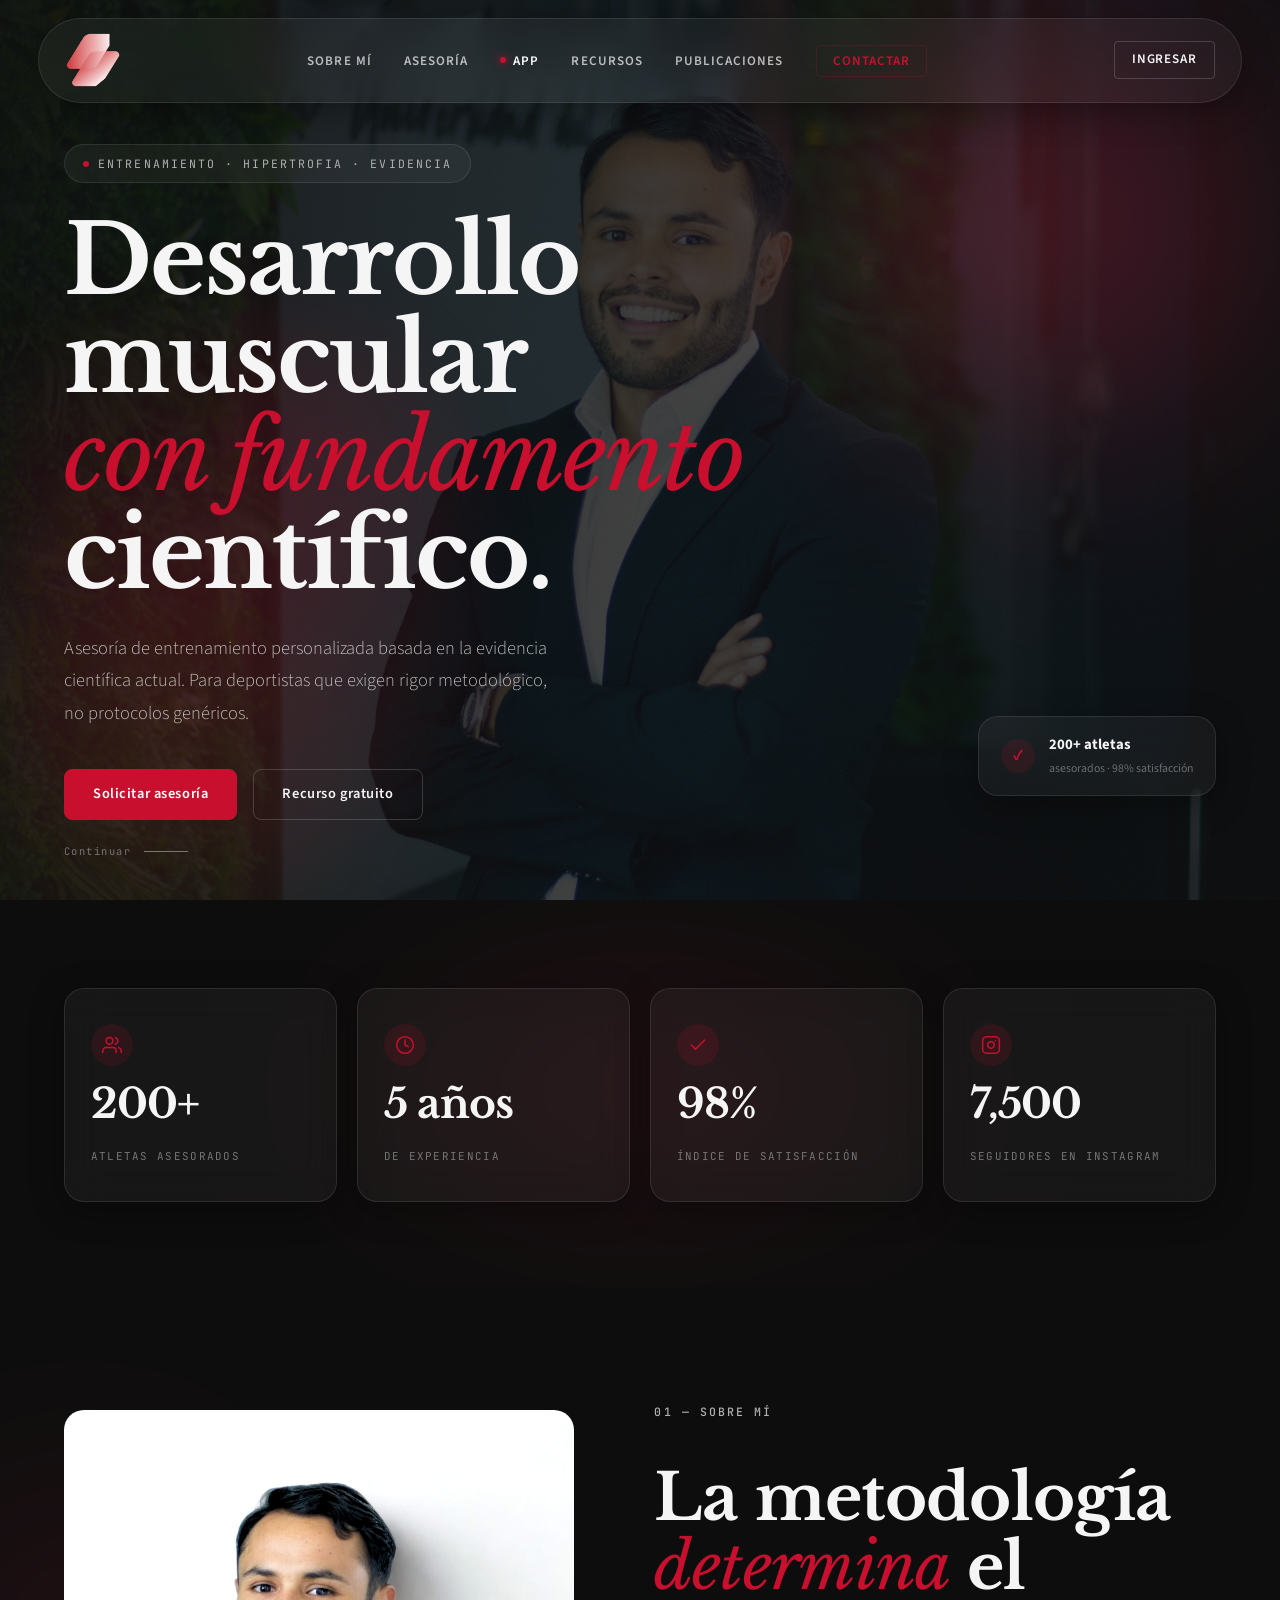
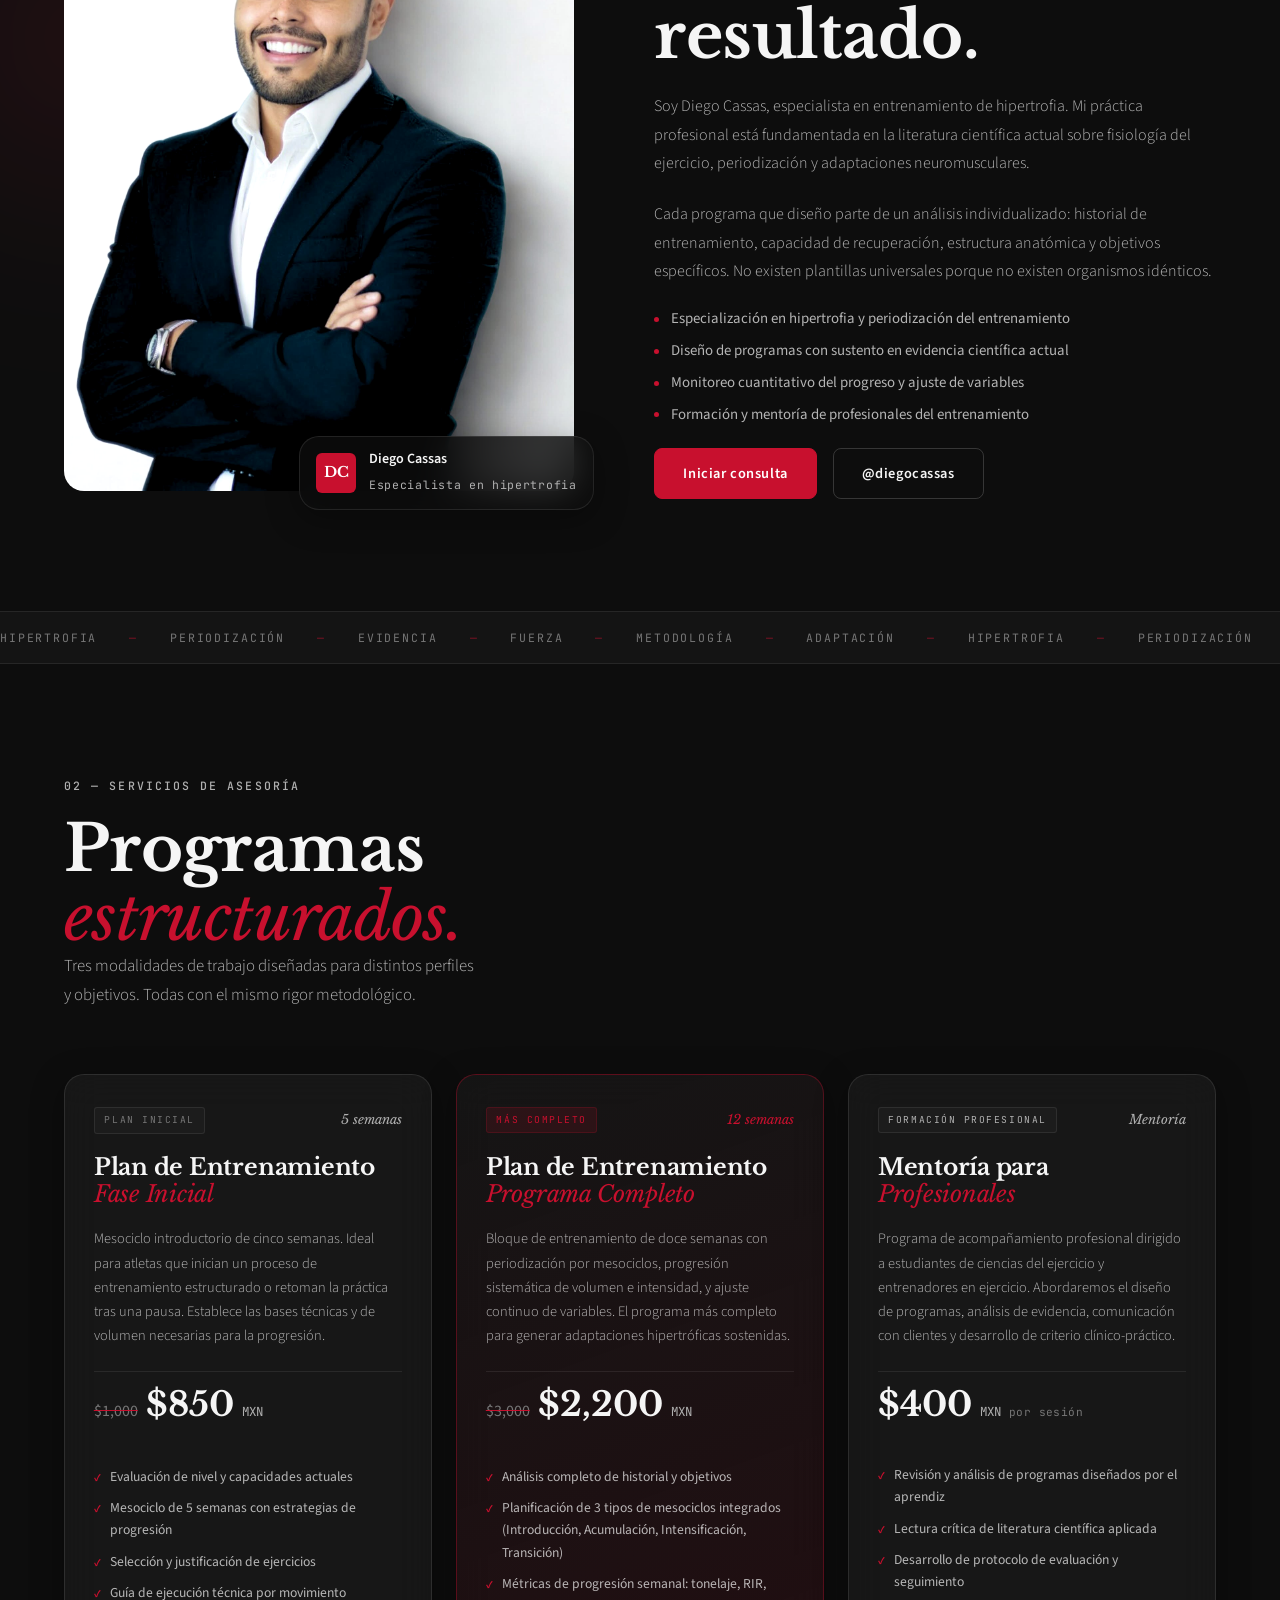
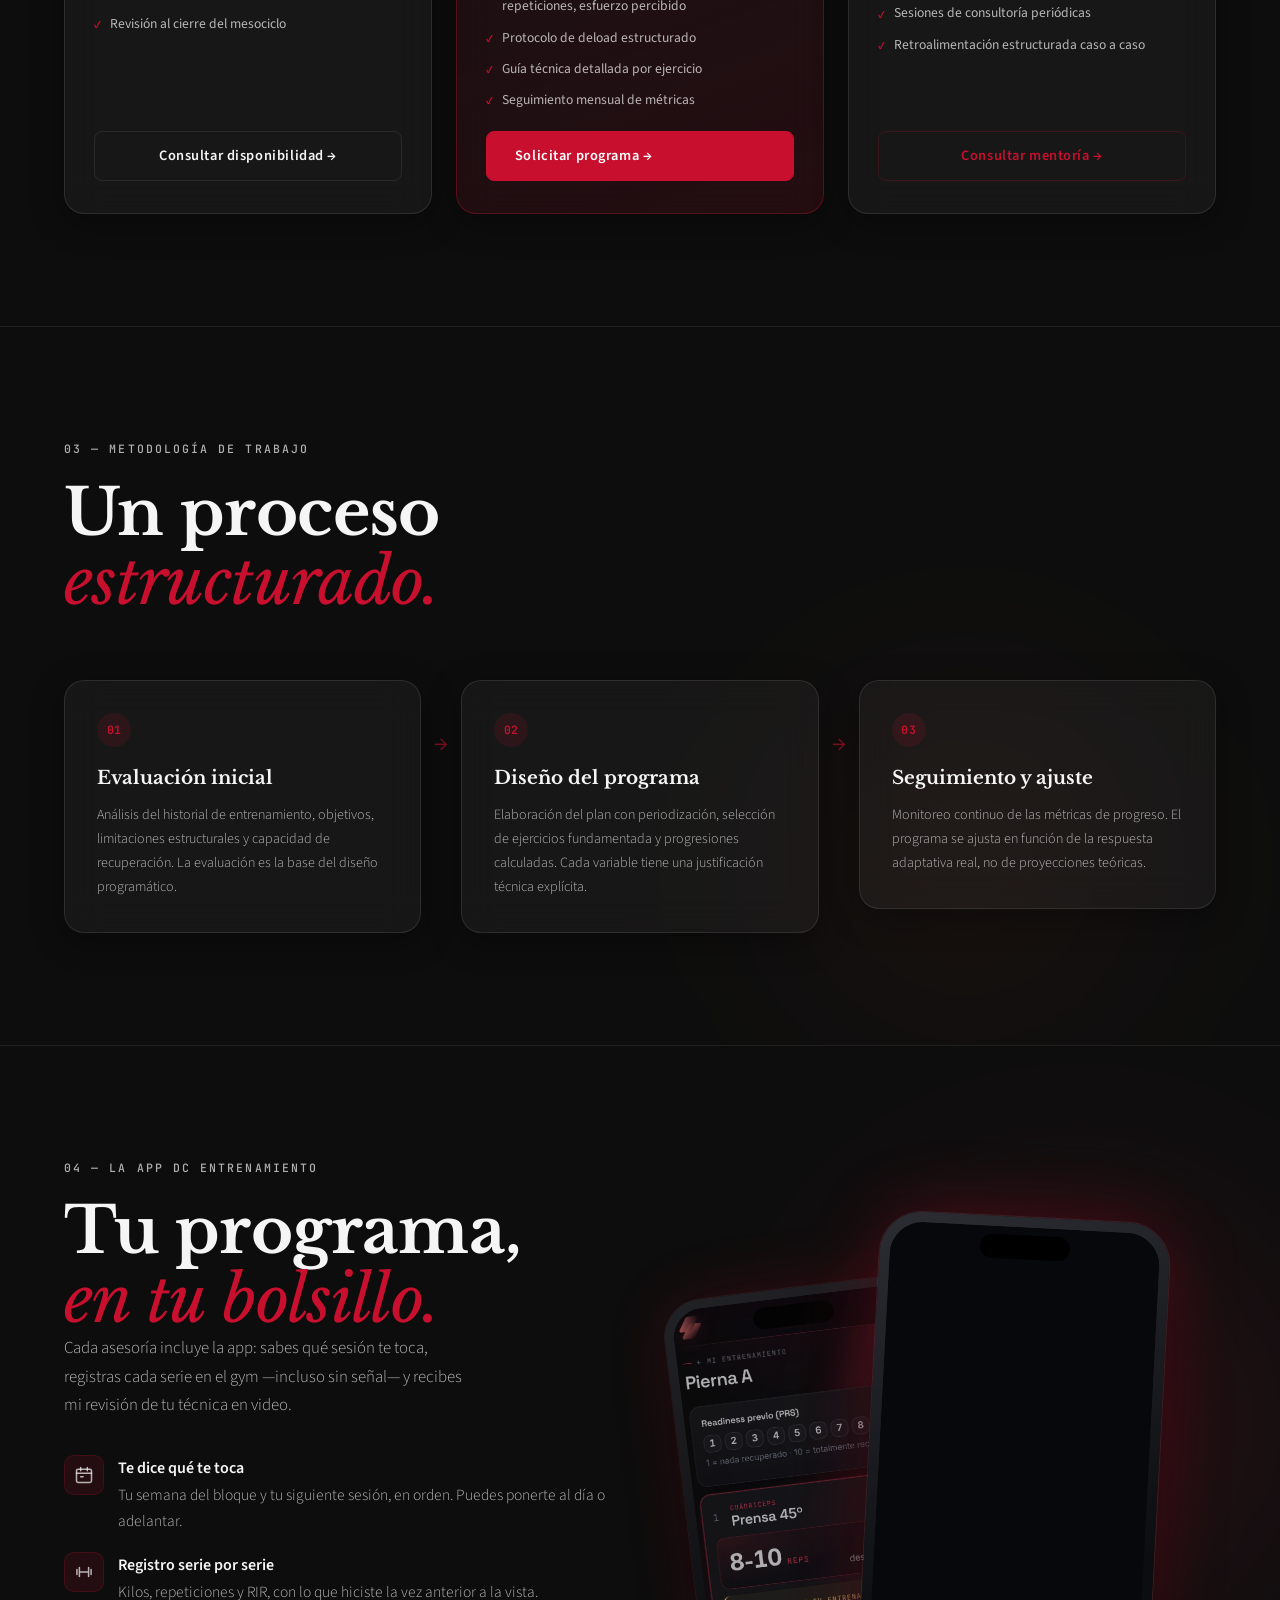
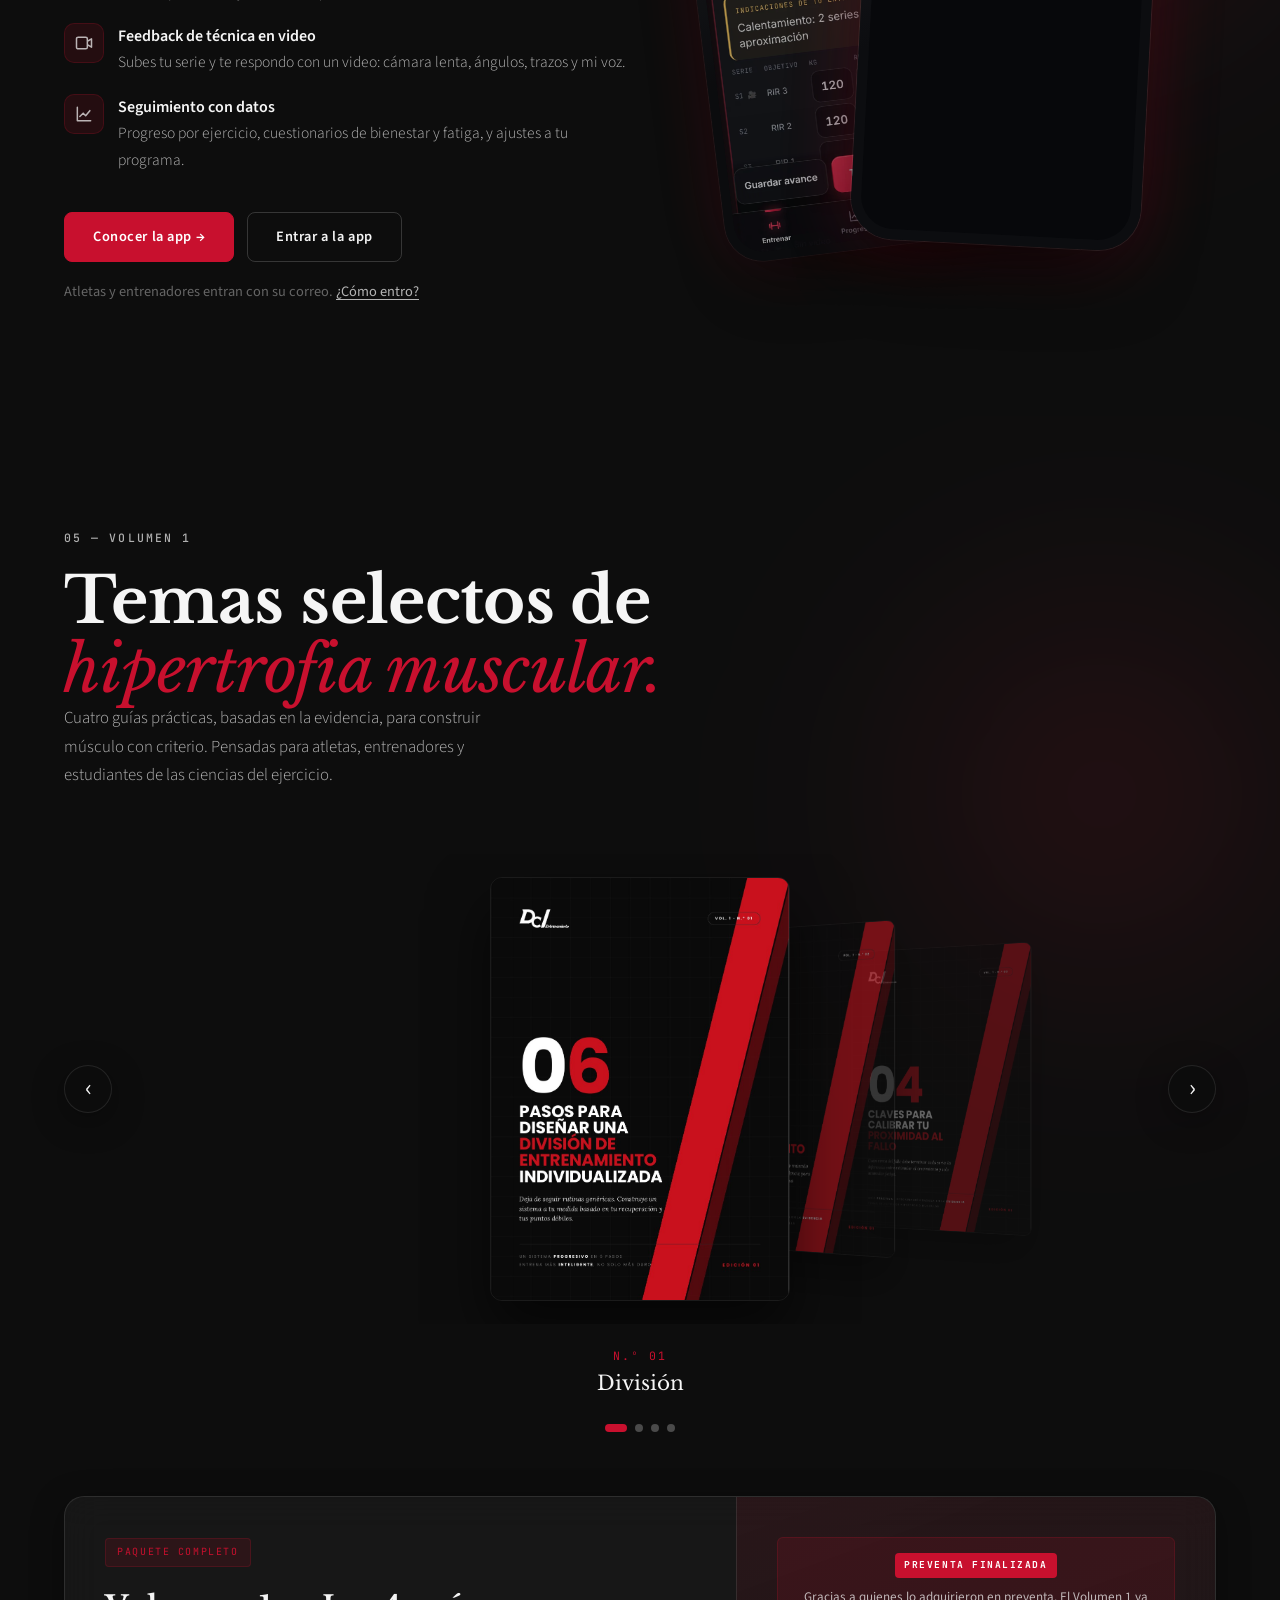
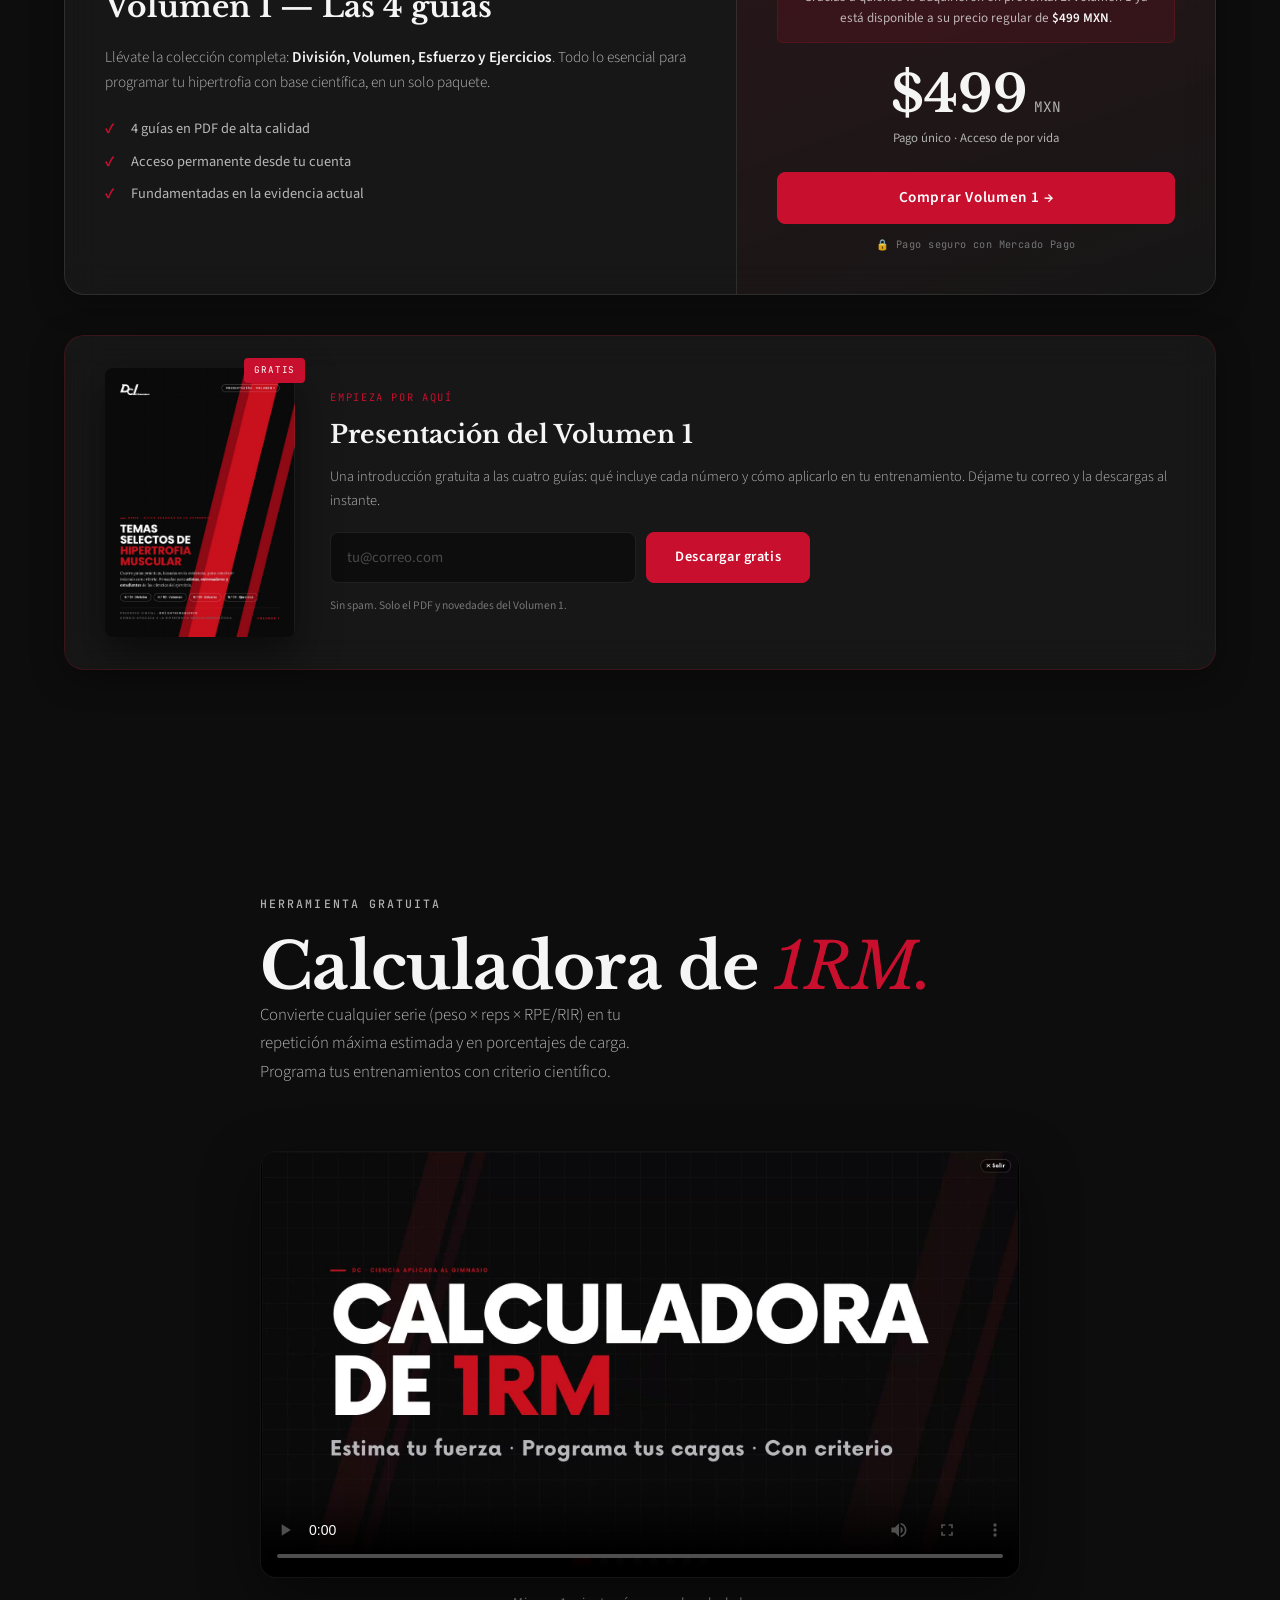
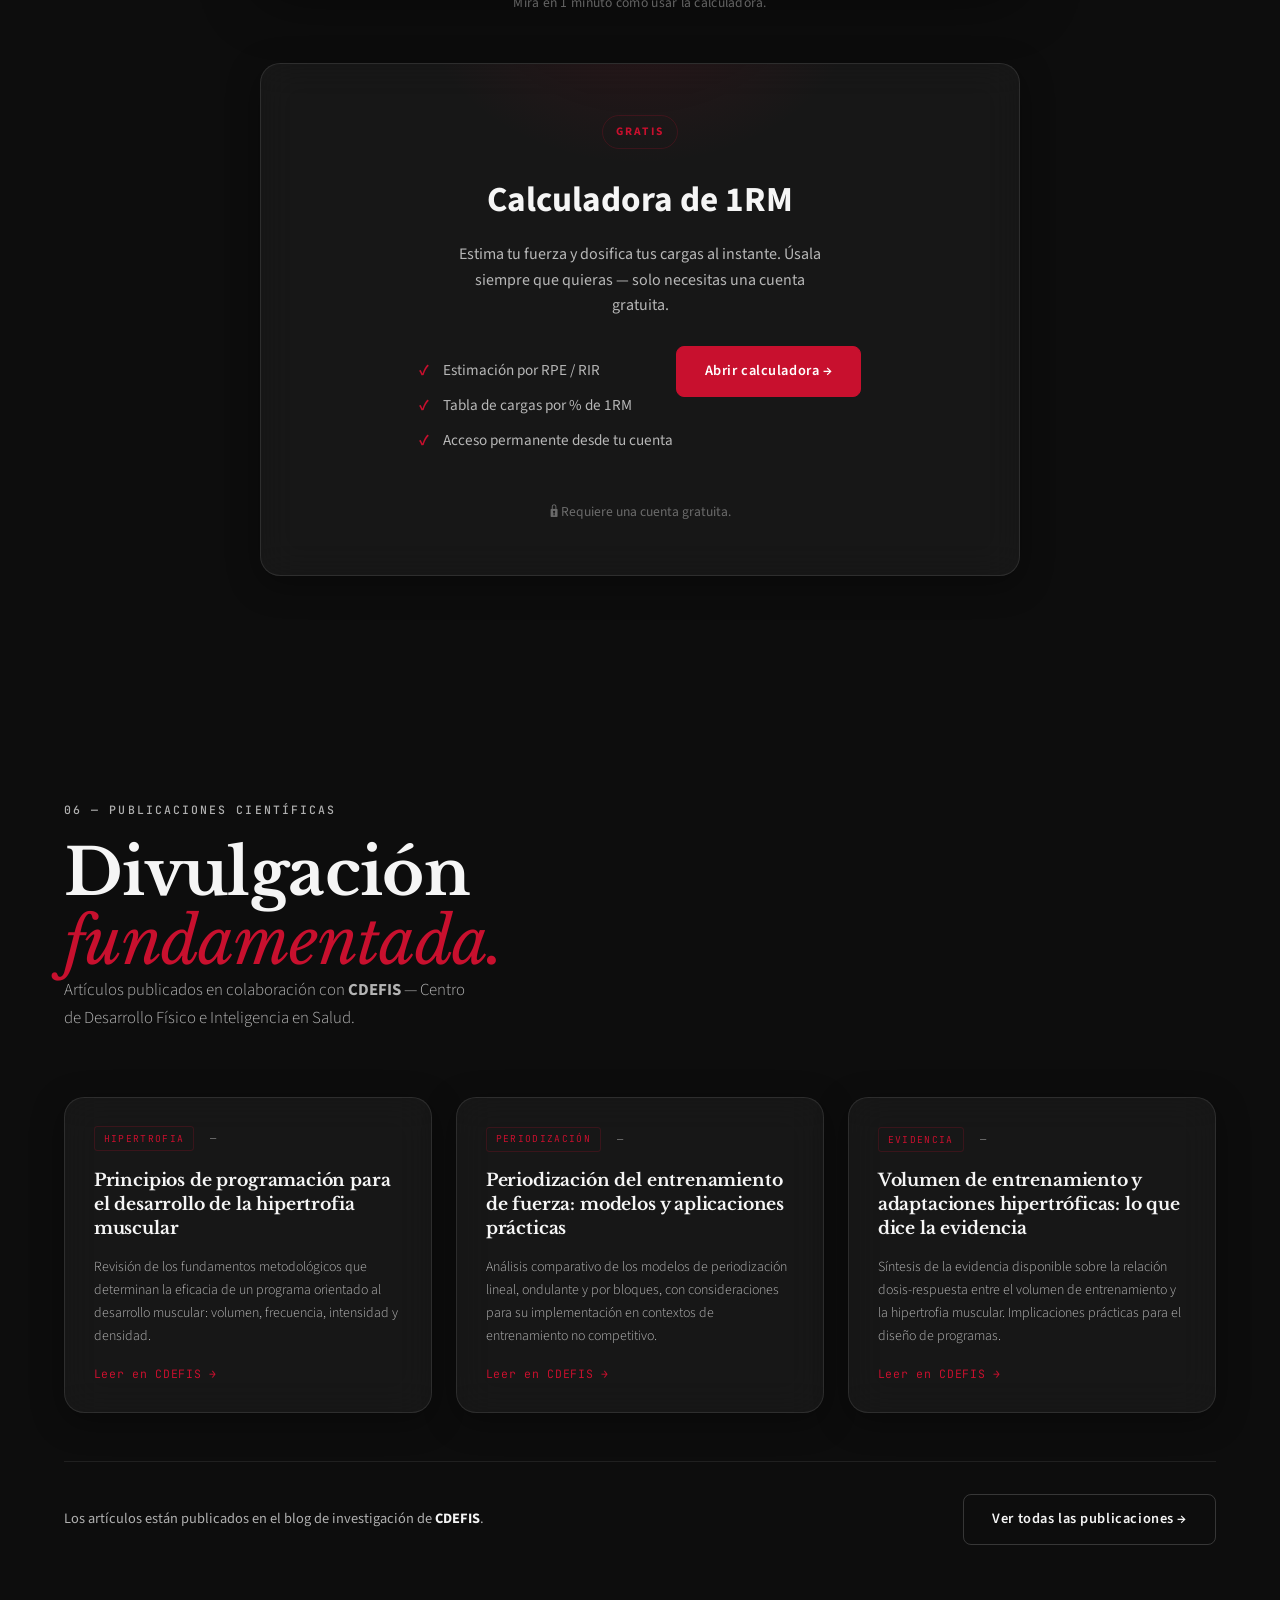
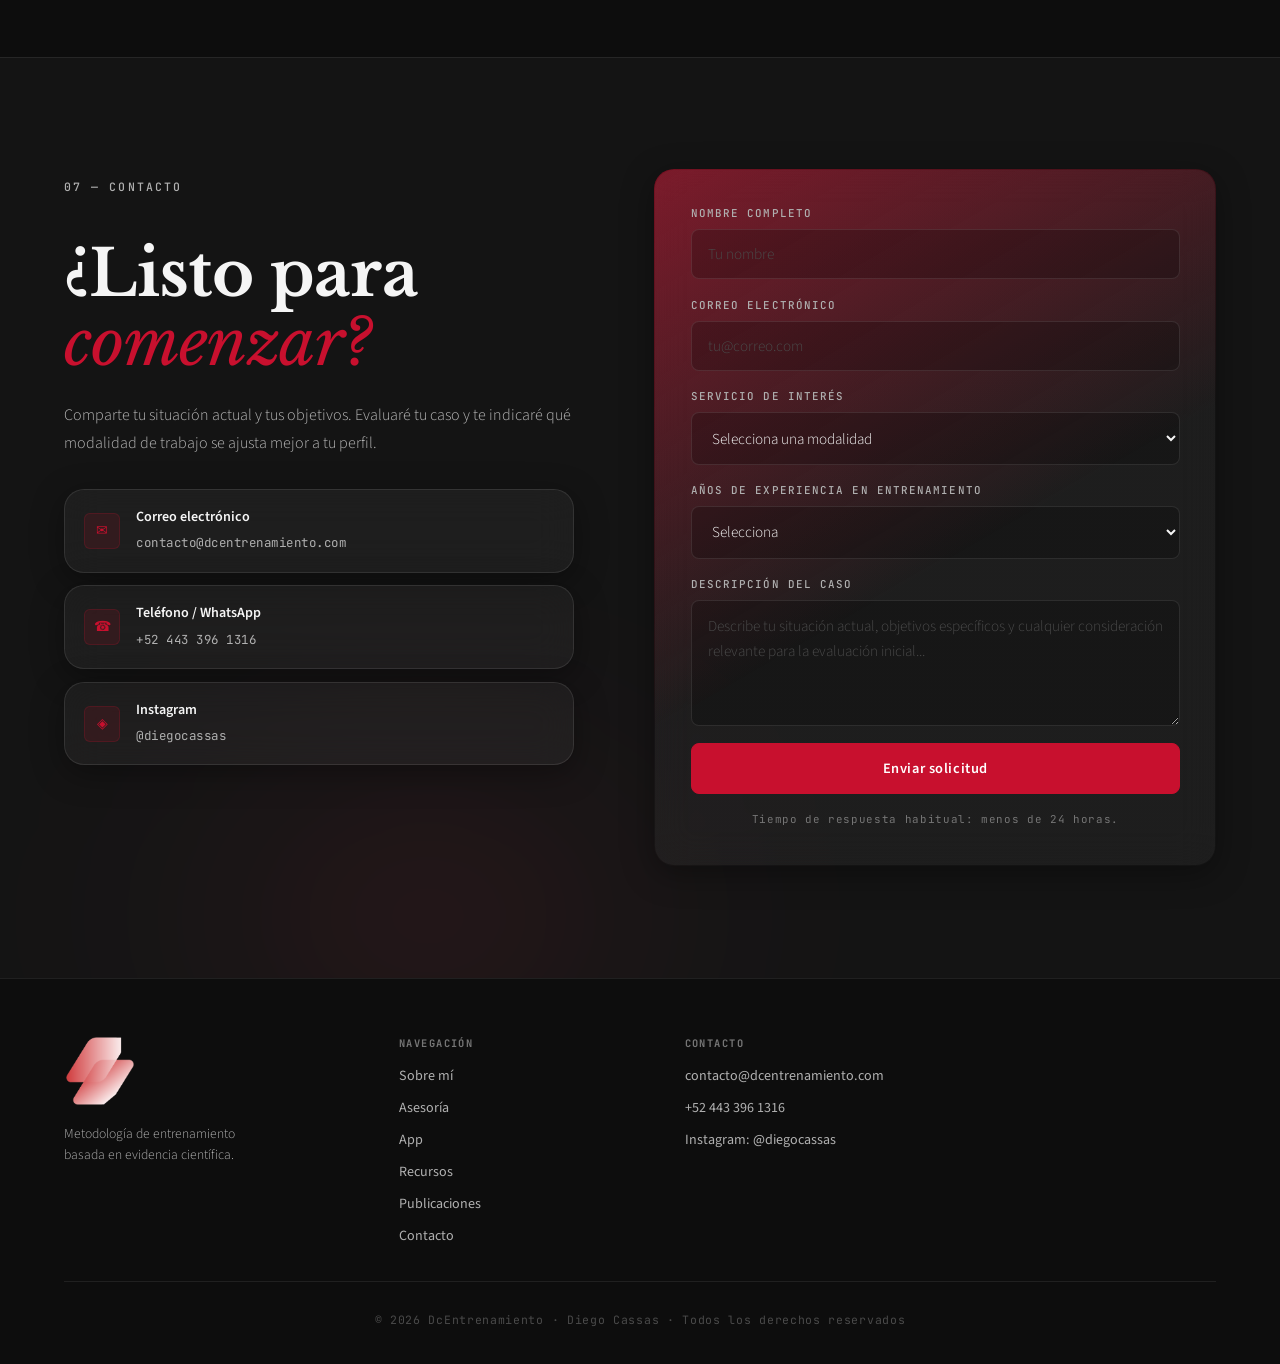
==== commit dcf817b7: "Sección de la app: página app.html, sección en inicio y menú - app.html: página completa de la app (" ====
--- a/index.html
+++ b/index.html
@@ -13,7 +13,7 @@
   <link rel="preconnect" href="https://fonts.gstatic.com" crossorigin />
   <link href="https://fonts.googleapis.com/css2?family=Libre+Baskerville:ital,wght@0,400;0,700;1,400&family=Source+Sans+3:wght@300;400;600;700&family=JetBrains+Mono:wght@400;500&display=swap" rel="stylesheet" />
 
-  <link rel="stylesheet" href="styles.css?v=20261105" />
+  <link rel="stylesheet" href="styles.css?v=20261112" />
 </head>
 <body>
 
@@ -25,6 +25,7 @@
     <ul class="nav-links" role="list">
       <li><a href="#sobre" class="nav-link">Sobre mí</a></li>
       <li><a href="#asesoria" class="nav-link">Asesoría</a></li>
+      <li><a href="app.html" class="nav-link nav-link--app">App</a></li>
       <li><a href="#recursos" class="nav-link">Recursos</a></li>
       <li><a href="#blog" class="nav-link">Publicaciones</a></li>
       <li><a href="#contacto" class="nav-link nav-link--cta">Contactar</a></li>
@@ -59,6 +60,7 @@
     <ul role="list">
       <li><a href="#sobre" class="nav-mobile-link">Sobre mí</a></li>
       <li><a href="#asesoria" class="nav-mobile-link">Asesoría</a></li>
+      <li><a href="app.html" class="nav-mobile-link">App DC Entrenamiento</a></li>
       <li><a href="#recursos" class="nav-mobile-link">Recursos</a></li>
       <li><a href="#blog" class="nav-mobile-link">Publicaciones</a></li>
       <li><a href="#contacto" class="nav-mobile-link nav-mobile-link--cta">Contactar</a></li>
@@ -298,12 +300,41 @@
     </div>
   </section>
 
+  <!-- ─── APP ─── -->
+  <section class="dcapp" id="app" aria-labelledby="app-heading">
+    <div class="orb-bg dcapp-orb" aria-hidden="true"></div>
+    <div class="dcapp-inner">
+      <div class="dcapp-copy">
+        <div class="section-header reveal" data-reveal>
+          <p class="section-kicker">04 — La app DC Entrenamiento</p>
+          <h2 class="section-heading" id="app-heading">Tu programa,<br><em>en tu bolsillo.</em></h2>
+          <p class="section-sub">Cada asesoría incluye la app: sabes qué sesión te toca, registras cada serie en el gym —incluso sin señal— y recibes mi revisión de tu técnica en video.</p>
+        </div>
+        <ul class="dcapp-points reveal" data-reveal>
+          <li><span class="dcapp-ico" aria-hidden="true"><svg viewBox="0 0 24 24" fill="none" stroke="currentColor" stroke-width="1.8" stroke-linecap="round" stroke-linejoin="round"><rect x="3" y="5" width="18" height="16" rx="2"/><path d="M16 3v4M8 3v4M3 10h18M8 14h3"/></svg></span><div><strong>Te dice qué te toca</strong><span>Tu semana del bloque y tu siguiente sesión, en orden. Puedes ponerte al día o adelantar.</span></div></li>
+          <li><span class="dcapp-ico" aria-hidden="true"><svg viewBox="0 0 24 24" fill="none" stroke="currentColor" stroke-width="1.8" stroke-linecap="round" stroke-linejoin="round"><path d="M6.5 6.5v11M17.5 6.5v11M3.5 9v6M20.5 9v6M6.5 12h11"/></svg></span><div><strong>Registro serie por serie</strong><span>Kilos, repeticiones y RIR, con lo que hiciste la vez anterior a la vista.</span></div></li>
+          <li><span class="dcapp-ico" aria-hidden="true"><svg viewBox="0 0 24 24" fill="none" stroke="currentColor" stroke-width="1.8" stroke-linecap="round" stroke-linejoin="round"><path d="M3 7a2 2 0 0 1 2-2h9a2 2 0 0 1 2 2v10a2 2 0 0 1-2 2H5a2 2 0 0 1-2-2zM16 10l5-3v10l-5-3"/></svg></span><div><strong>Feedback de técnica en video</strong><span>Subes tu serie y te respondo con un video: cámara lenta, ángulos, trazos y mi voz.</span></div></li>
+          <li><span class="dcapp-ico" aria-hidden="true"><svg viewBox="0 0 24 24" fill="none" stroke="currentColor" stroke-width="1.8" stroke-linecap="round" stroke-linejoin="round"><path d="M4 20V4M4 20h16M7 15l4-4 3 3 5-6"/></svg></span><div><strong>Seguimiento con datos</strong><span>Progreso por ejercicio, cuestionarios de bienestar y fatiga, y ajustes a tu programa.</span></div></li>
+        </ul>
+        <div class="dcapp-ctas reveal" data-reveal>
+          <a href="app.html" class="btn btn--primary">Conocer la app →</a>
+          <a href="https://app.dcentrenamiento.com" class="btn btn--ghost">Entrar a la app</a>
+        </div>
+        <p class="dcapp-note">Atletas y entrenadores entran con su correo. <a href="app.html#entrar">¿Cómo entro?</a></p>
+      </div>
+      <div class="dcapp-visual reveal" data-reveal aria-hidden="true">
+        <figure class="dcapp-phone dcapp-phone--back"><img src="assets/img/app/sesion.webp" alt="" width="390" height="844" loading="lazy" decoding="async" /></figure>
+        <figure class="dcapp-phone"><img src="assets/img/app/inicio.webp" alt="" width="390" height="844" loading="lazy" decoding="async" /></figure>
+      </div>
+    </div>
+  </section>
+
   <!-- ─── RECURSOS ─── -->
   <section class="volumen" id="recursos" aria-labelledby="volumen-heading">
     <div class="orb-bg volumen-orb" aria-hidden="true"></div>
     <div class="volumen-inner">
       <div class="section-header reveal" data-reveal>
-        <p class="section-kicker">04 — Volumen 1</p>
+        <p class="section-kicker">05 — Volumen 1</p>
         <h2 class="section-heading" id="volumen-heading">Temas selectos de<br><em>hipertrofia muscular.</em></h2>
         <p class="section-sub">Cuatro guías prácticas, basadas en la evidencia, para construir músculo con criterio. Pensadas para atletas, entrenadores y estudiantes de las ciencias del ejercicio.</p>
       </div>
@@ -430,7 +461,7 @@
   <section class="blog" id="blog" aria-labelledby="blog-heading">
     <div class="blog-inner">
       <div class="section-header reveal" data-reveal>
-        <p class="section-kicker">05 — Publicaciones científicas</p>
+        <p class="section-kicker">06 — Publicaciones científicas</p>
         <h2 class="section-heading" id="blog-heading">Divulgación<br><em>fundamentada.</em></h2>
         <p class="section-sub">Artículos publicados en colaboración con <strong>CDEFIS</strong> — Centro de Desarrollo Físico e Inteligencia en Salud.</p>
       </div>
@@ -488,7 +519,7 @@
     <div class="orb-bg contacto-orb" aria-hidden="true"></div>
     <div class="contacto-inner">
       <div class="contacto-text reveal" data-reveal>
-        <p class="section-kicker">06 — Contacto</p>
+        <p class="section-kicker">07 — Contacto</p>
         <h2 class="section-heading" id="contacto-heading">¿Listo para<br><em>comenzar?</em></h2>
         <p class="contacto-sub">Comparte tu situación actual y tus objetivos. Evaluaré tu caso y te indicaré qué modalidad de trabajo se ajusta mejor a tu perfil.</p>
         <div class="contacto-channels">
@@ -570,6 +601,7 @@
         <strong>Navegación</strong>
         <a href="#sobre">Sobre mí</a>
         <a href="#asesoria">Asesoría</a>
+        <a href="app.html">App</a>
         <a href="#recursos">Recursos</a>
         <a href="#blog">Publicaciones</a>
         <a href="#contacto">Contacto</a>
--- a/styles.css
+++ b/styles.css
@@ -1338,3 +1338,105 @@
 }
 
 @media (max-width: 768px) { .nav-logo-img { height: 46px; } .footer-logo-img { height: 60px; } }
+
+/* ═══════════════════════════════════════════
+   APP DC ENTRENAMIENTO — sección en inicio + página app.html
+   (prefijo dcapp- para no afectar el resto del sitio)
+   ═══════════════════════════════════════════ */
+.dcapp { padding: 7rem 5vw; border-top: 1px solid var(--line); position: relative; overflow: clip; }
+.dcapp-orb { top: 10%; right: -6%; width: 560px; height: 560px; background: radial-gradient(circle, var(--orb-rojo) 0%, transparent 70%); opacity: 0.55; }
+.dcapp-inner { position: relative; z-index: 2; max-width: 1280px; margin: 0 auto; display: grid; grid-template-columns: minmax(0, 1.05fr) minmax(0, 0.95fr); gap: 4rem; align-items: center; }
+.dcapp-copy .section-header { margin-bottom: 2.2rem; }
+.dcapp-points { display: grid; gap: 1.1rem; margin-bottom: 2.4rem; }
+.dcapp-points li { display: grid; grid-template-columns: 40px 1fr; gap: 0.9rem; align-items: start; }
+.dcapp-points strong { display: block; font-weight: 600; color: var(--ink); }
+.dcapp-points span { color: var(--ink-soft); font-size: 0.97rem; font-weight: 300; }
+.dcapp-ico { width: 40px; height: 40px; border-radius: 10px; display: grid; place-items: center; background: var(--rojo-suave); border: 1px solid var(--line-rojo); color: #ff4d6a; }
+.dcapp-ico svg { width: 20px; height: 20px; }
+.dcapp-ctas { display: flex; flex-wrap: wrap; gap: 0.8rem; }
+.dcapp-note { margin-top: 1.1rem; color: var(--ink-mute); font-size: 0.9rem; }
+.dcapp-note a { color: var(--ink-soft); text-decoration: underline; text-underline-offset: 3px; }
+.dcapp-note a:hover { color: var(--blanco-puro); }
+
+/* Teléfonos */
+.dcapp-visual { position: relative; display: flex; justify-content: center; align-items: center; min-height: 560px; }
+.dcapp-phone {
+  position: relative; width: min(290px, 62vw); aspect-ratio: 390 / 844; border-radius: 42px; padding: 10px;
+  background: linear-gradient(160deg, #2b2d33, #0c0d10 60%); box-shadow: 0 0 0 1px rgba(255,255,255,0.08), 0 40px 80px -30px rgba(0,0,0,0.9), var(--glow-rojo);
+}
+.dcapp-phone::before { content: ""; position: absolute; top: 18px; left: 50%; width: 90px; height: 24px; transform: translateX(-50%); background: #000; border-radius: 20px; z-index: 2; }
+.dcapp-phone img { width: 100%; height: 100%; object-fit: cover; object-position: top; border-radius: 33px; background: #07080b; }
+.dcapp-phone--back { position: absolute; transform: translate(-46%, 6%) rotate(-7deg) scale(0.9); opacity: 0.7; filter: saturate(0.9); }
+.dcapp-visual > .dcapp-phone:not(.dcapp-phone--back) { transform: translateX(18%) rotate(3deg); }
+
+/* Página app.html */
+.dcapp-page { padding-top: 0; }
+.dcapp-hero { padding: 9.5rem 5vw 6rem; position: relative; overflow: clip; }
+.dcapp-hero .dcapp-inner { grid-template-columns: minmax(0, 1.1fr) minmax(0, 0.9fr); }
+.dcapp-title { font-family: 'Libre Baskerville', Georgia, serif; font-size: clamp(2.6rem, 5.6vw, 4.8rem); line-height: 1.05; font-weight: 700; letter-spacing: -0.015em; margin-bottom: 1.4rem; text-wrap: balance; }
+.dcapp-title em { color: var(--rojo); font-style: italic; font-weight: 400; }
+.dcapp-chips { display: flex; flex-wrap: wrap; gap: 0.5rem; margin-top: 1.6rem; }
+.dcapp-chip { font-family: 'JetBrains Mono', monospace; font-size: 0.7rem; letter-spacing: 0.1em; text-transform: uppercase; padding: 0.45rem 0.8rem; border-radius: var(--radius-full); border: 1px solid var(--glass-border); background: var(--glass-bg); color: var(--ink-soft); }
+.dcapp-section { padding: 6.5rem 5vw; border-top: 1px solid var(--line); position: relative; overflow: clip; }
+.dcapp-wrap { position: relative; z-index: 2; max-width: 1280px; margin: 0 auto; }
+.dcapp-grid { display: grid; grid-template-columns: repeat(3, minmax(0, 1fr)); gap: 1.2rem; }
+.dcapp-card {
+  padding: 1.7rem; border-radius: var(--radius-lg); border: 1px solid var(--glass-border); background: var(--glass-bg);
+  backdrop-filter: blur(var(--glass-blur)); -webkit-backdrop-filter: blur(var(--glass-blur)); transition: border-color .25s, transform .25s var(--ease-out);
+}
+.dcapp-card:hover { border-color: var(--line-rojo); transform: translateY(-3px); }
+.dcapp-card h3 { font-size: 1.12rem; font-weight: 600; margin: 1rem 0 0.45rem; }
+.dcapp-card p { color: var(--ink-soft); font-weight: 300; font-size: 0.97rem; }
+.dcapp-split { display: grid; grid-template-columns: minmax(0, 1fr) minmax(0, 1fr); gap: 4rem; align-items: center; }
+.dcapp-split--rev > :first-child { order: 2; }
+.dcapp-split h3 { font-family: 'Libre Baskerville', Georgia, serif; font-size: clamp(1.7rem, 3vw, 2.4rem); line-height: 1.15; margin-bottom: 1rem; }
+.dcapp-split h3 em { color: var(--rojo); font-style: italic; font-weight: 400; }
+.dcapp-list { display: grid; gap: 0.7rem; margin-top: 1.4rem; }
+.dcapp-list li { position: relative; padding-left: 1.6rem; color: var(--ink-soft); font-weight: 300; }
+.dcapp-list li::before { content: ""; position: absolute; left: 0; top: 0.62em; width: 8px; height: 8px; border-radius: 50%; background: var(--rojo); box-shadow: 0 0 10px rgba(200,16,46,.8); }
+.dcapp-list strong { color: var(--ink); font-weight: 600; }
+.dcapp-shot { border-radius: var(--radius-lg); overflow: hidden; border: 1px solid var(--glass-border); box-shadow: 0 40px 80px -40px rgba(0,0,0,0.9), var(--glow-rojo); background: #07080b; }
+.dcapp-shot img { width: 100%; }
+.dcapp-shot + .dcapp-shot { margin-top: 1.2rem; }
+.dcapp-center { display: flex; justify-content: center; }
+.dcapp-callout { margin-top: 3rem; padding: 2rem; border-radius: var(--radius-lg); border: 1px solid var(--line-rojo); background: linear-gradient(135deg, rgba(200,16,46,0.14), rgba(200,16,46,0.02)); display: flex; justify-content: space-between; align-items: center; gap: 1.5rem; flex-wrap: wrap; }
+.dcapp-callout p { color: var(--ink-soft); max-width: 60ch; font-weight: 300; }
+.dcapp-callout strong { color: var(--ink); display: block; font-size: 1.15rem; margin-bottom: 0.3rem; font-weight: 600; }
+.dcapp-steps { display: grid; grid-template-columns: repeat(3, minmax(0, 1fr)); gap: 1.2rem; counter-reset: paso; }
+.dcapp-step { padding: 1.8rem; border-radius: var(--radius-lg); border: 1px solid var(--glass-border); background: var(--glass-bg); }
+.dcapp-step::before { counter-increment: paso; content: "0" counter(paso); font-family: 'JetBrains Mono', monospace; color: var(--rojo); font-size: 0.8rem; letter-spacing: 0.15em; }
+.dcapp-step h3 { margin: 0.7rem 0 0.5rem; font-size: 1.15rem; font-weight: 600; }
+.dcapp-step p, .dcapp-step li { color: var(--ink-soft); font-weight: 300; font-size: 0.97rem; }
+.dcapp-step ul { margin-top: 0.6rem; display: grid; gap: 0.4rem; }
+.dcapp-step li strong { color: var(--ink); font-weight: 600; }
+.dcapp-faq { max-width: 860px; display: grid; gap: 0.7rem; }
+.dcapp-faq details { border: 1px solid var(--glass-border); border-radius: 14px; background: var(--glass-bg); padding: 0 1.3rem; }
+.dcapp-faq summary { cursor: pointer; padding: 1.15rem 0; font-weight: 600; list-style: none; display: flex; justify-content: space-between; gap: 1rem; }
+.dcapp-faq summary::-webkit-details-marker { display: none; }
+.dcapp-faq summary::after { content: "+"; color: var(--rojo); font-size: 1.3rem; line-height: 1; transition: transform .2s; }
+.dcapp-faq details[open] summary::after { transform: rotate(45deg); }
+.dcapp-faq details p { color: var(--ink-soft); font-weight: 300; padding-bottom: 1.2rem; }
+.dcapp-final { text-align: center; }
+.dcapp-final .section-heading { margin-bottom: 1.2rem; }
+.dcapp-final .section-sub { margin: 0 auto 2rem; }
+.dcapp-final .dcapp-ctas { justify-content: center; }
+.nav-link--app { color: var(--blanco-puro); }
+.nav-link--app::before { content: ""; display: inline-block; width: 6px; height: 6px; border-radius: 50%; background: var(--rojo); margin-right: 0.45rem; vertical-align: 2px; box-shadow: 0 0 8px rgba(200,16,46,.9); }
+.dcapp-nav-cta { padding: 0.55rem 1.1rem; font-size: 0.85rem; }
+
+@media (max-width: 980px) {
+  .dcapp-inner, .dcapp-hero .dcapp-inner, .dcapp-split { grid-template-columns: minmax(0, 1fr); gap: 3rem; }
+  .dcapp-split--rev > :first-child { order: 0; }
+  .dcapp-grid, .dcapp-steps { grid-template-columns: minmax(0, 1fr); }
+  .dcapp-visual { min-height: 480px; }
+  .dcapp-hero { padding-top: 8rem; }
+}
+@media (max-width: 560px) {
+  .dcapp, .dcapp-section { padding: 5rem 6vw; }
+  .dcapp-visual { min-height: 430px; }
+  .dcapp-phone { width: min(230px, 58vw); border-radius: 34px; padding: 8px; }
+  .dcapp-phone img { border-radius: 27px; }
+  .dcapp-phone--back { transform: translate(-40%, 6%) rotate(-7deg) scale(0.88); }
+  .dcapp-nav-cta { display: none; }
+  .dcapp-ctas .btn { width: 100%; justify-content: center; }
+}
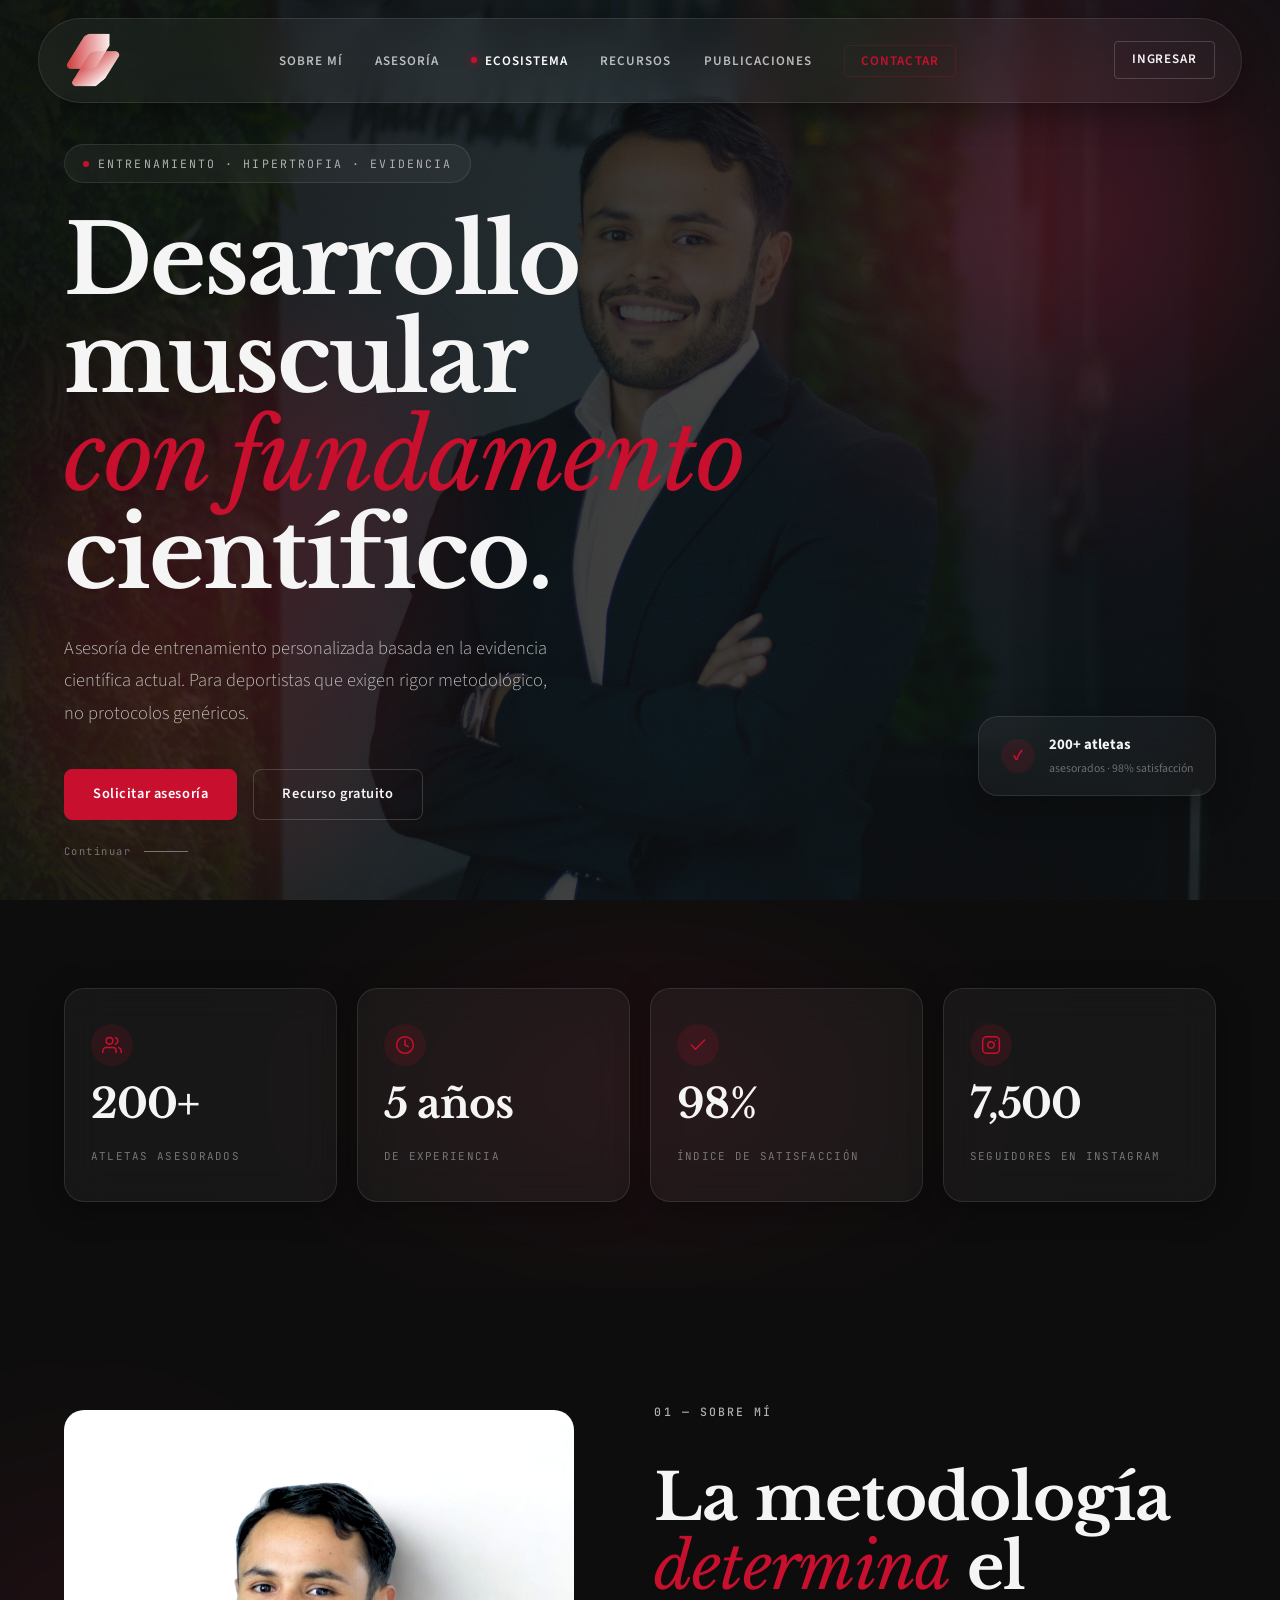
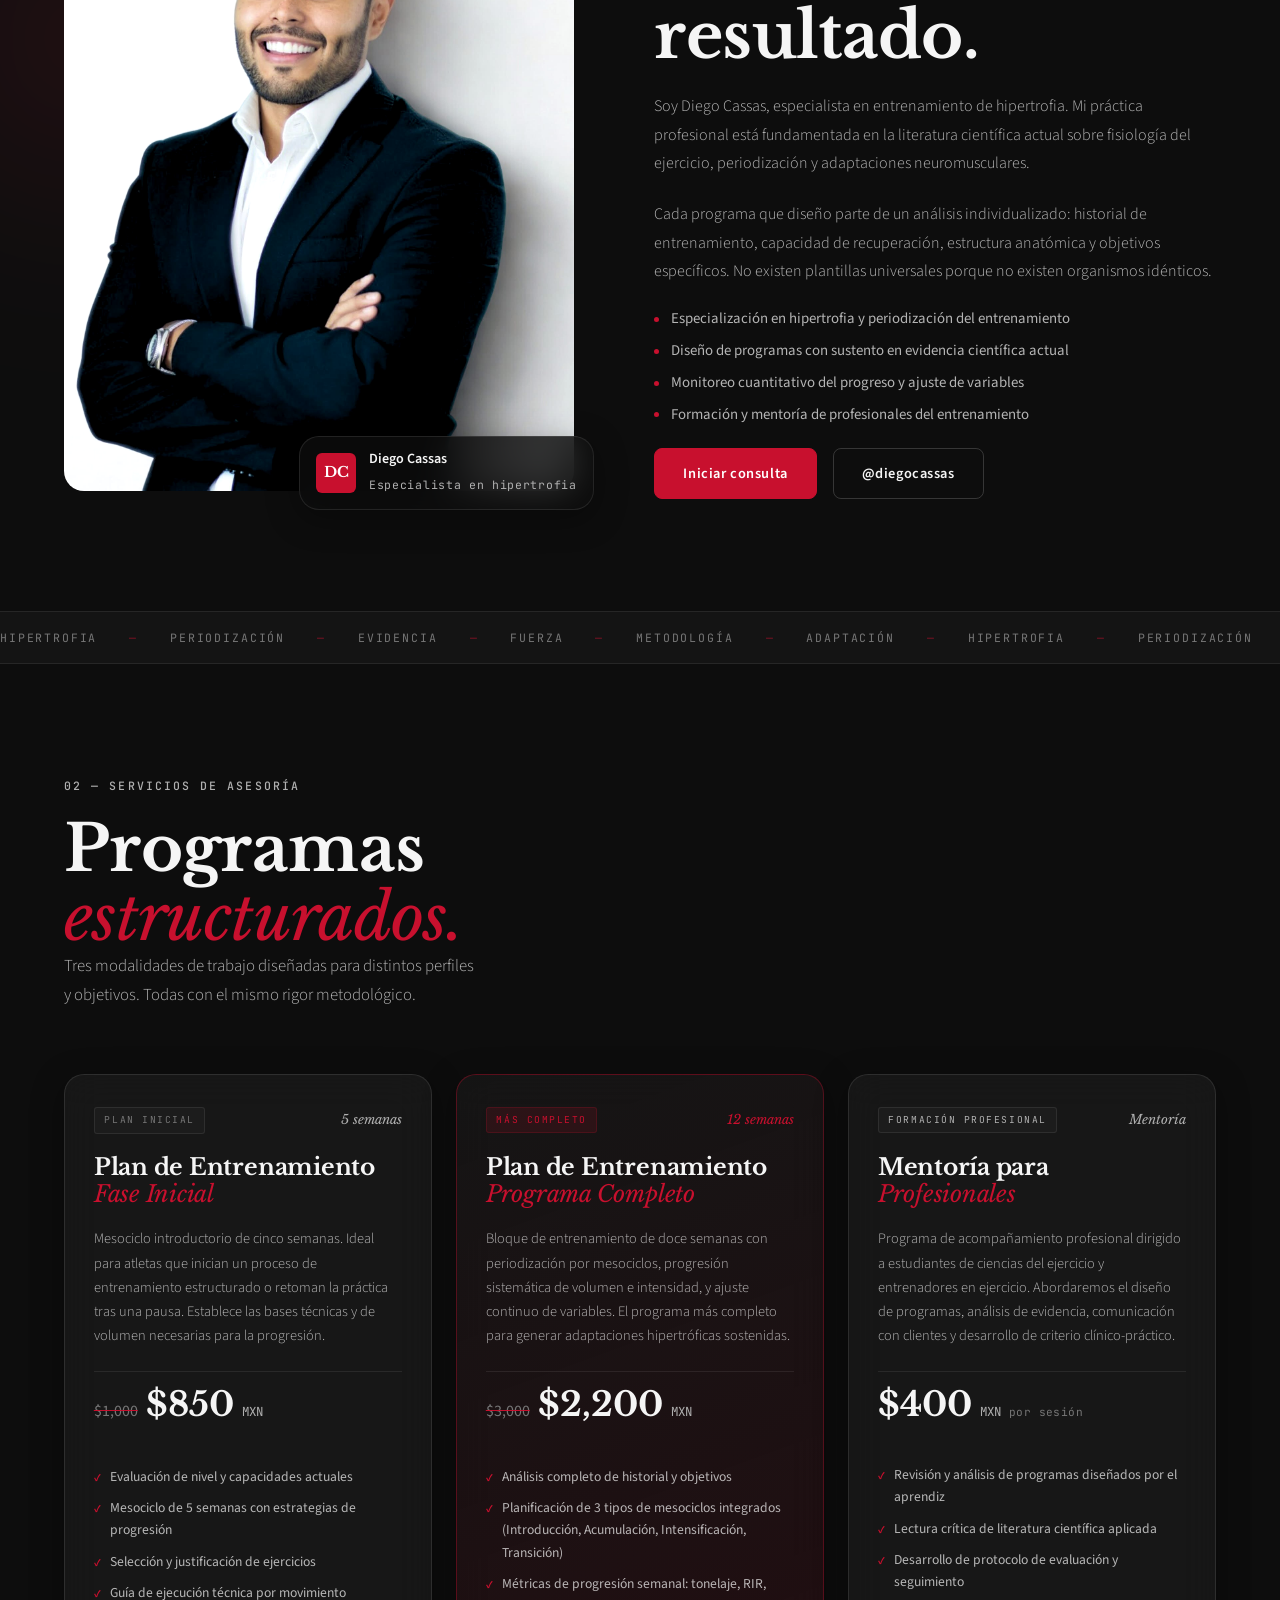
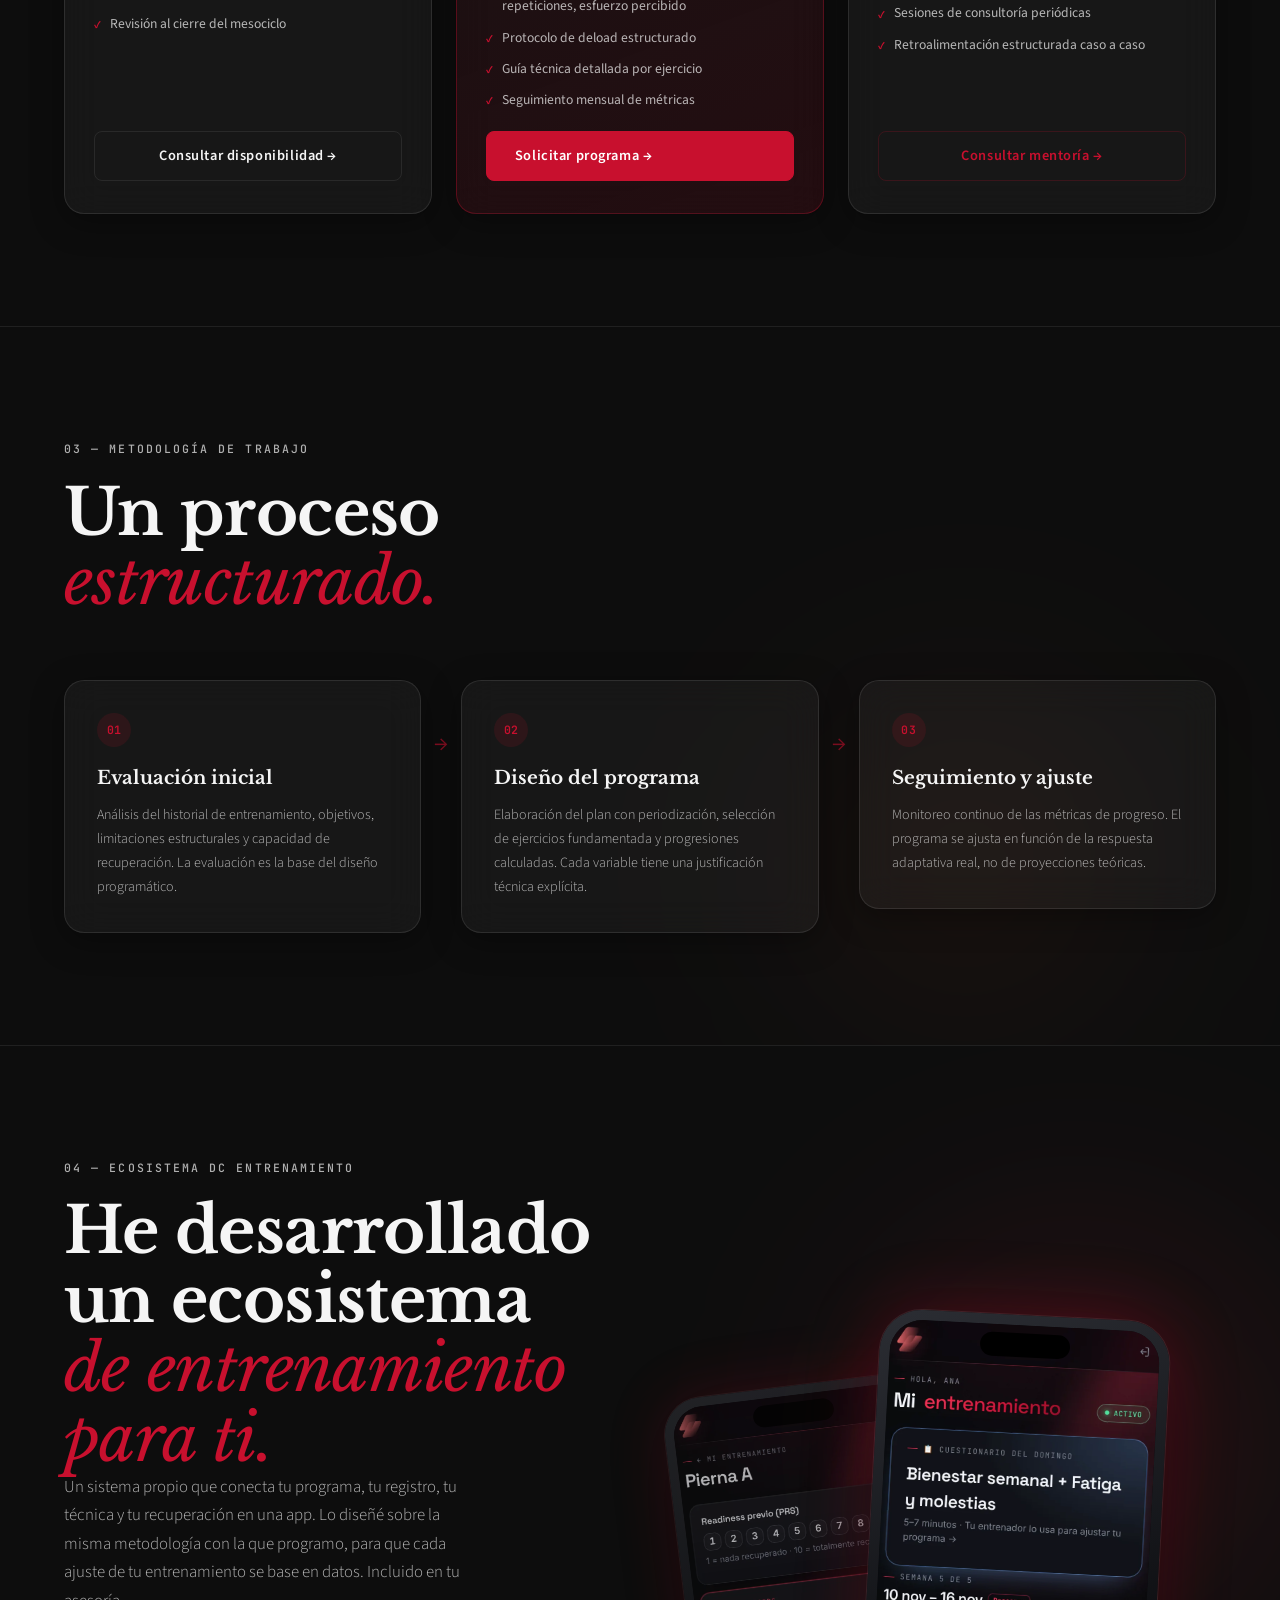
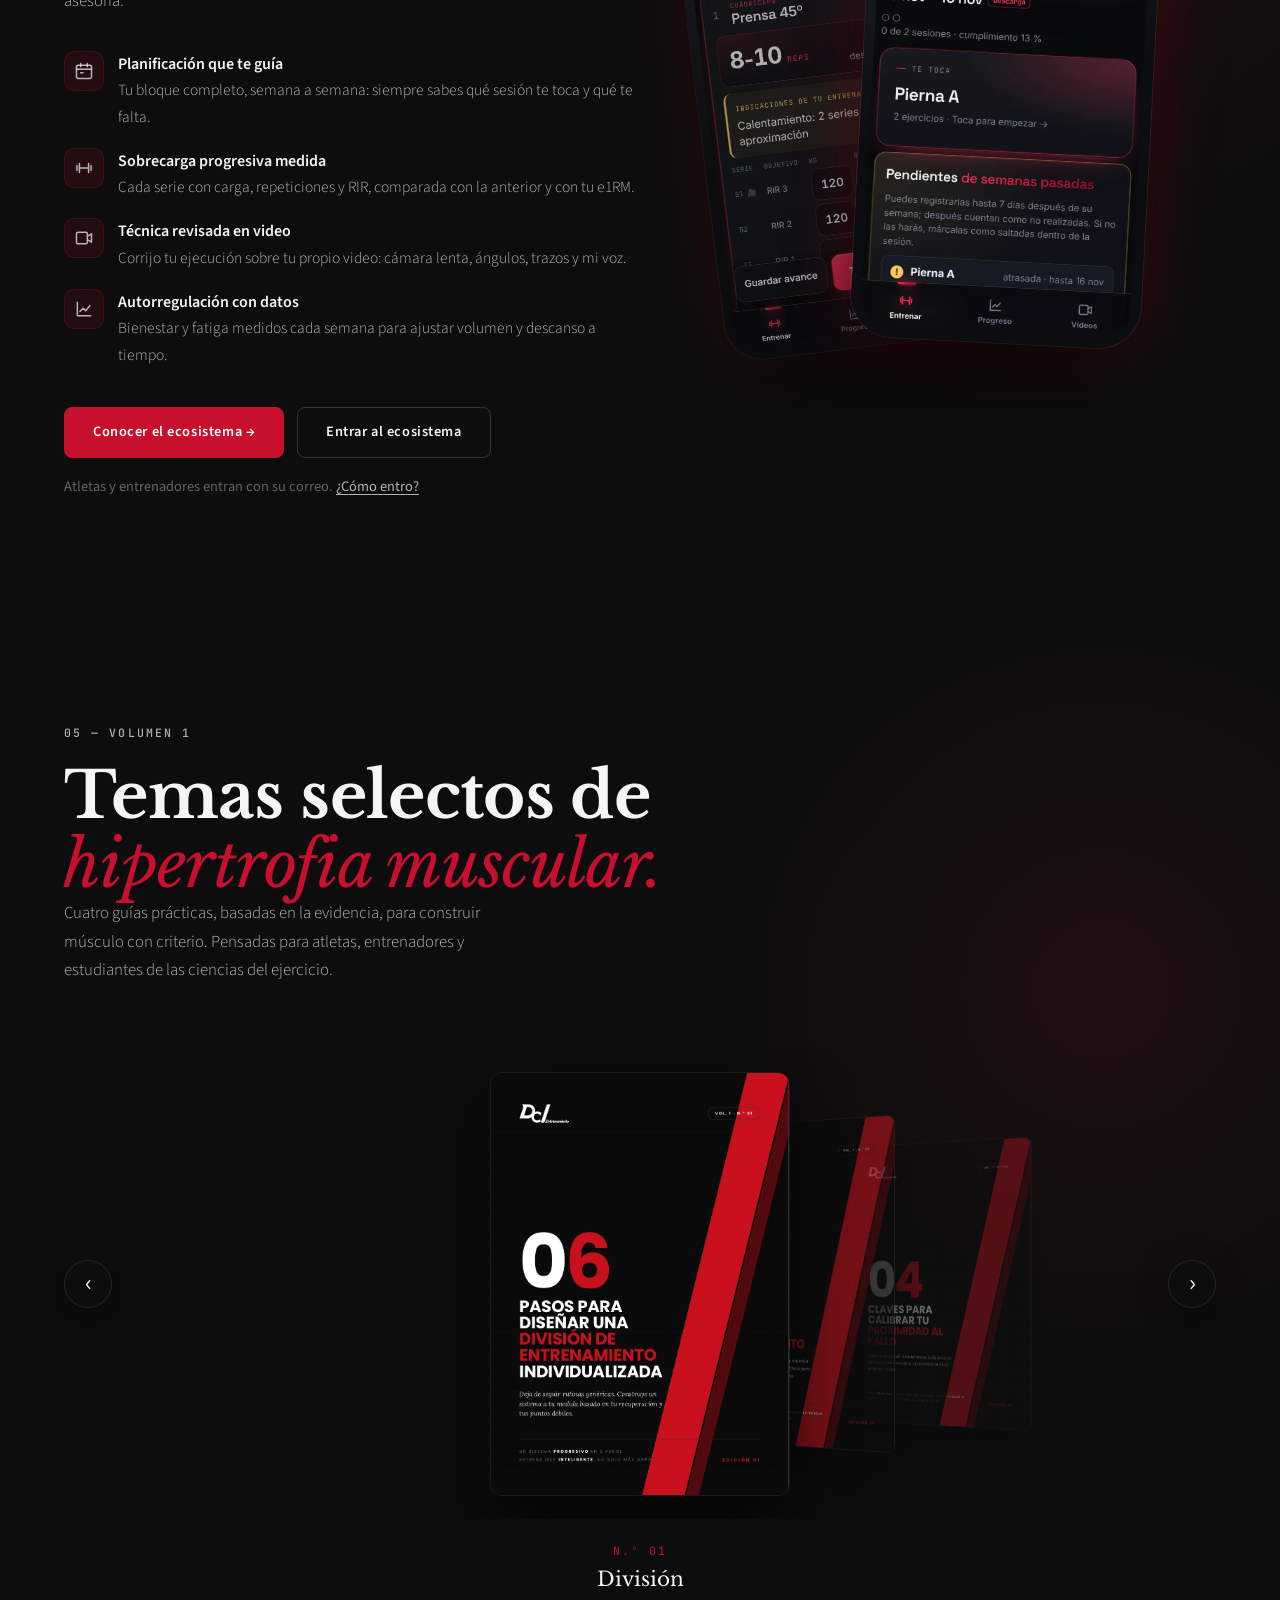
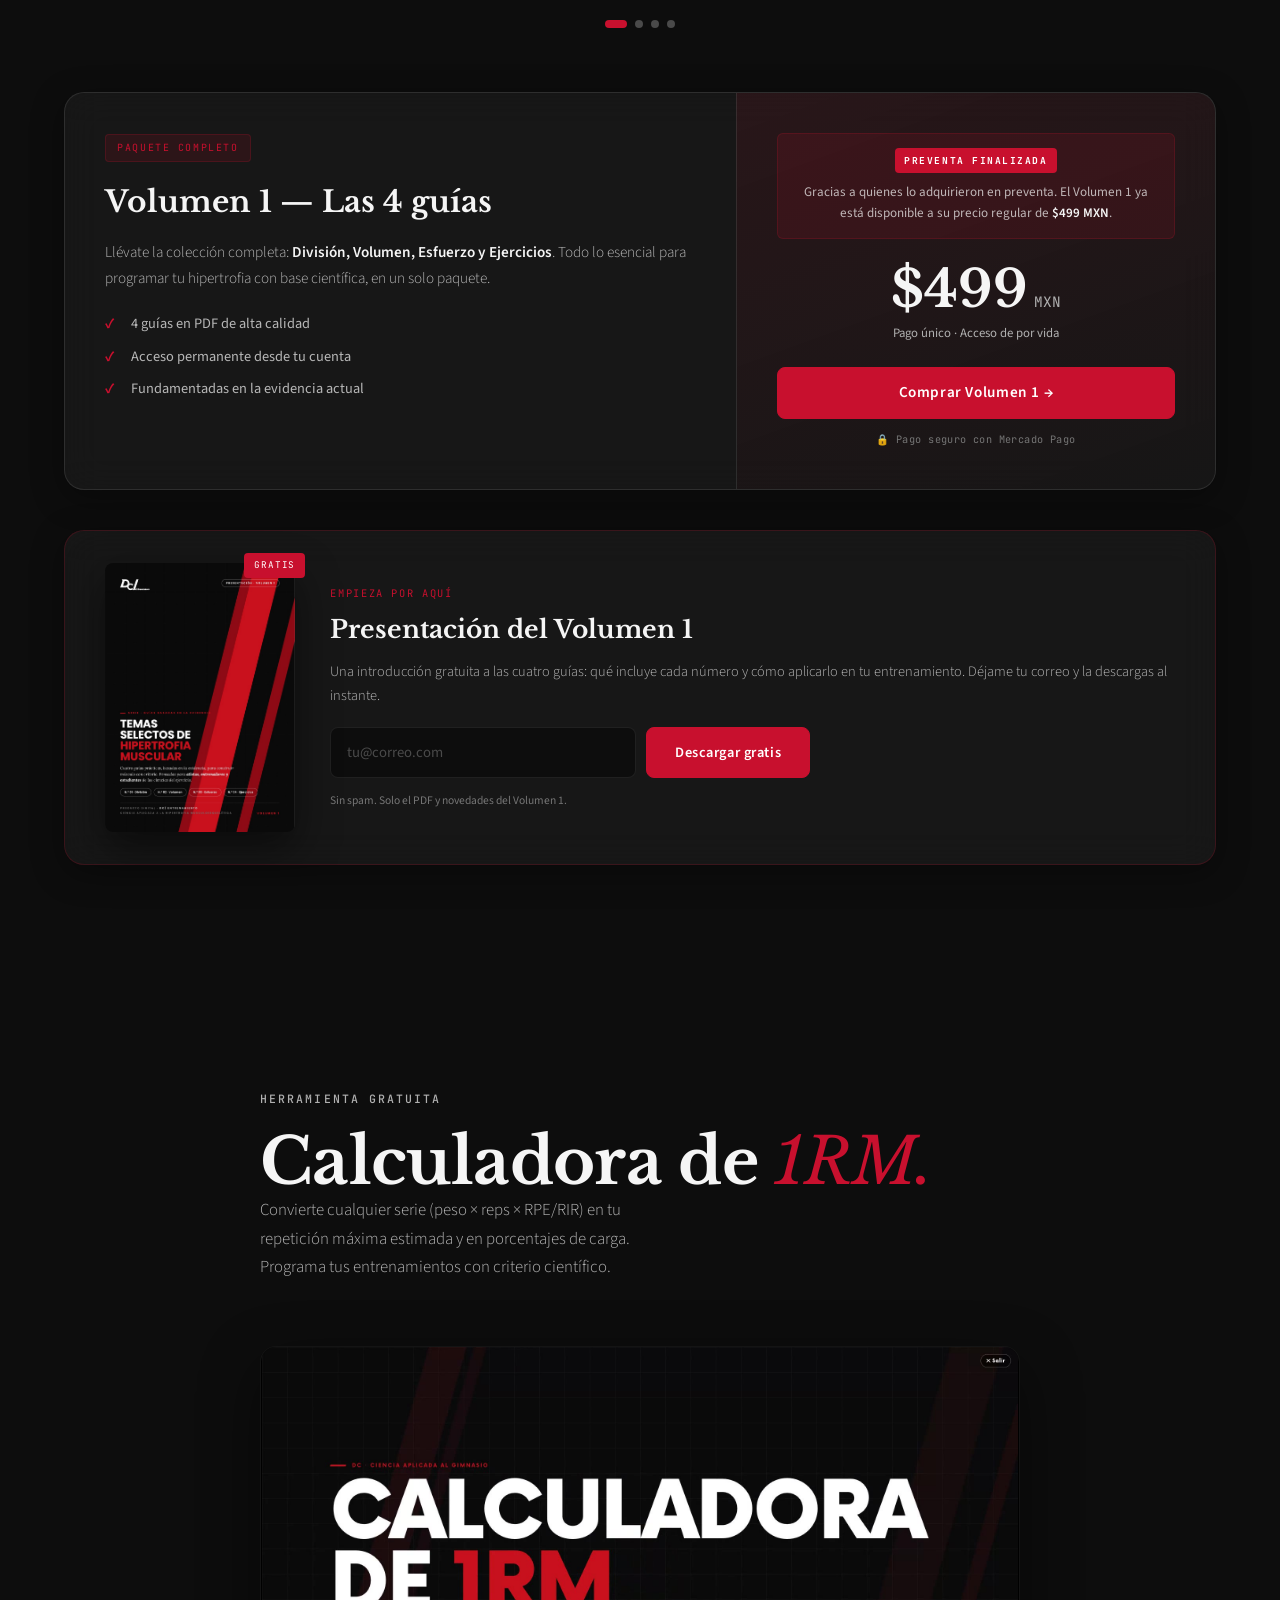
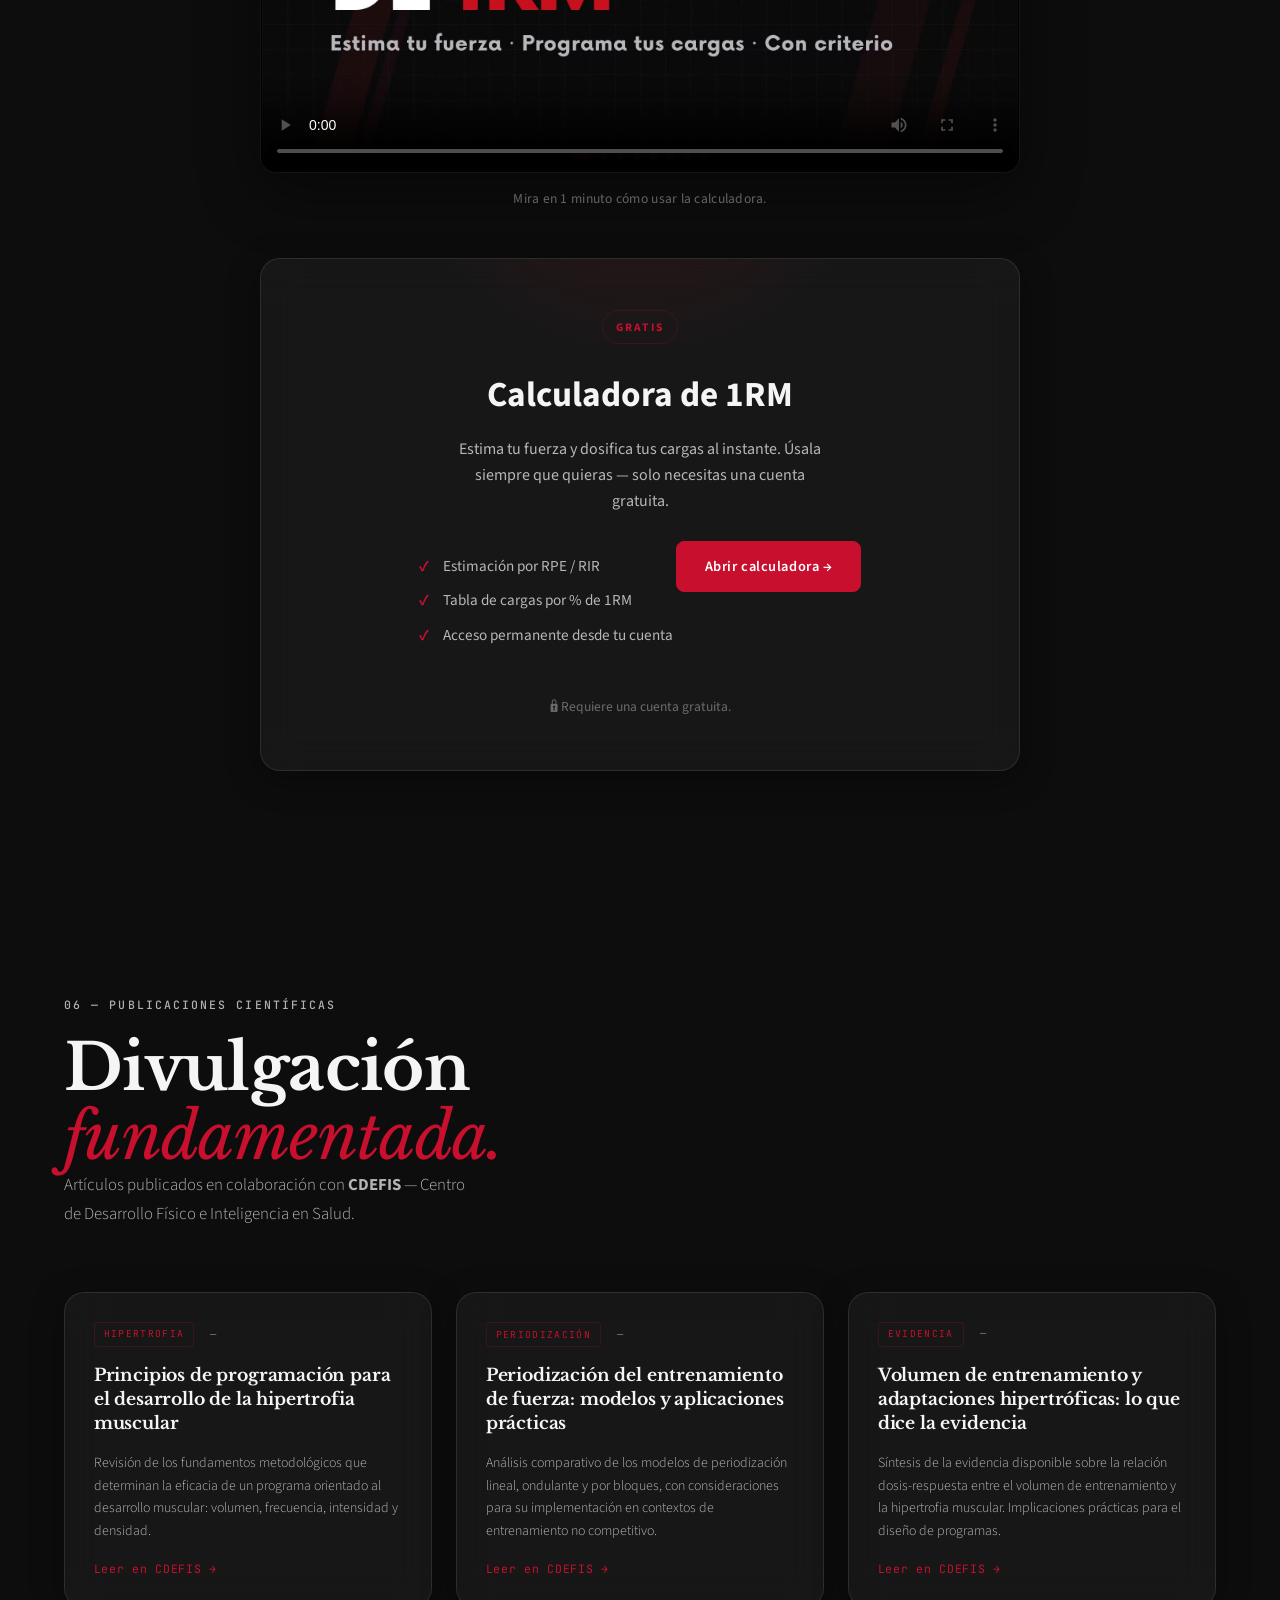
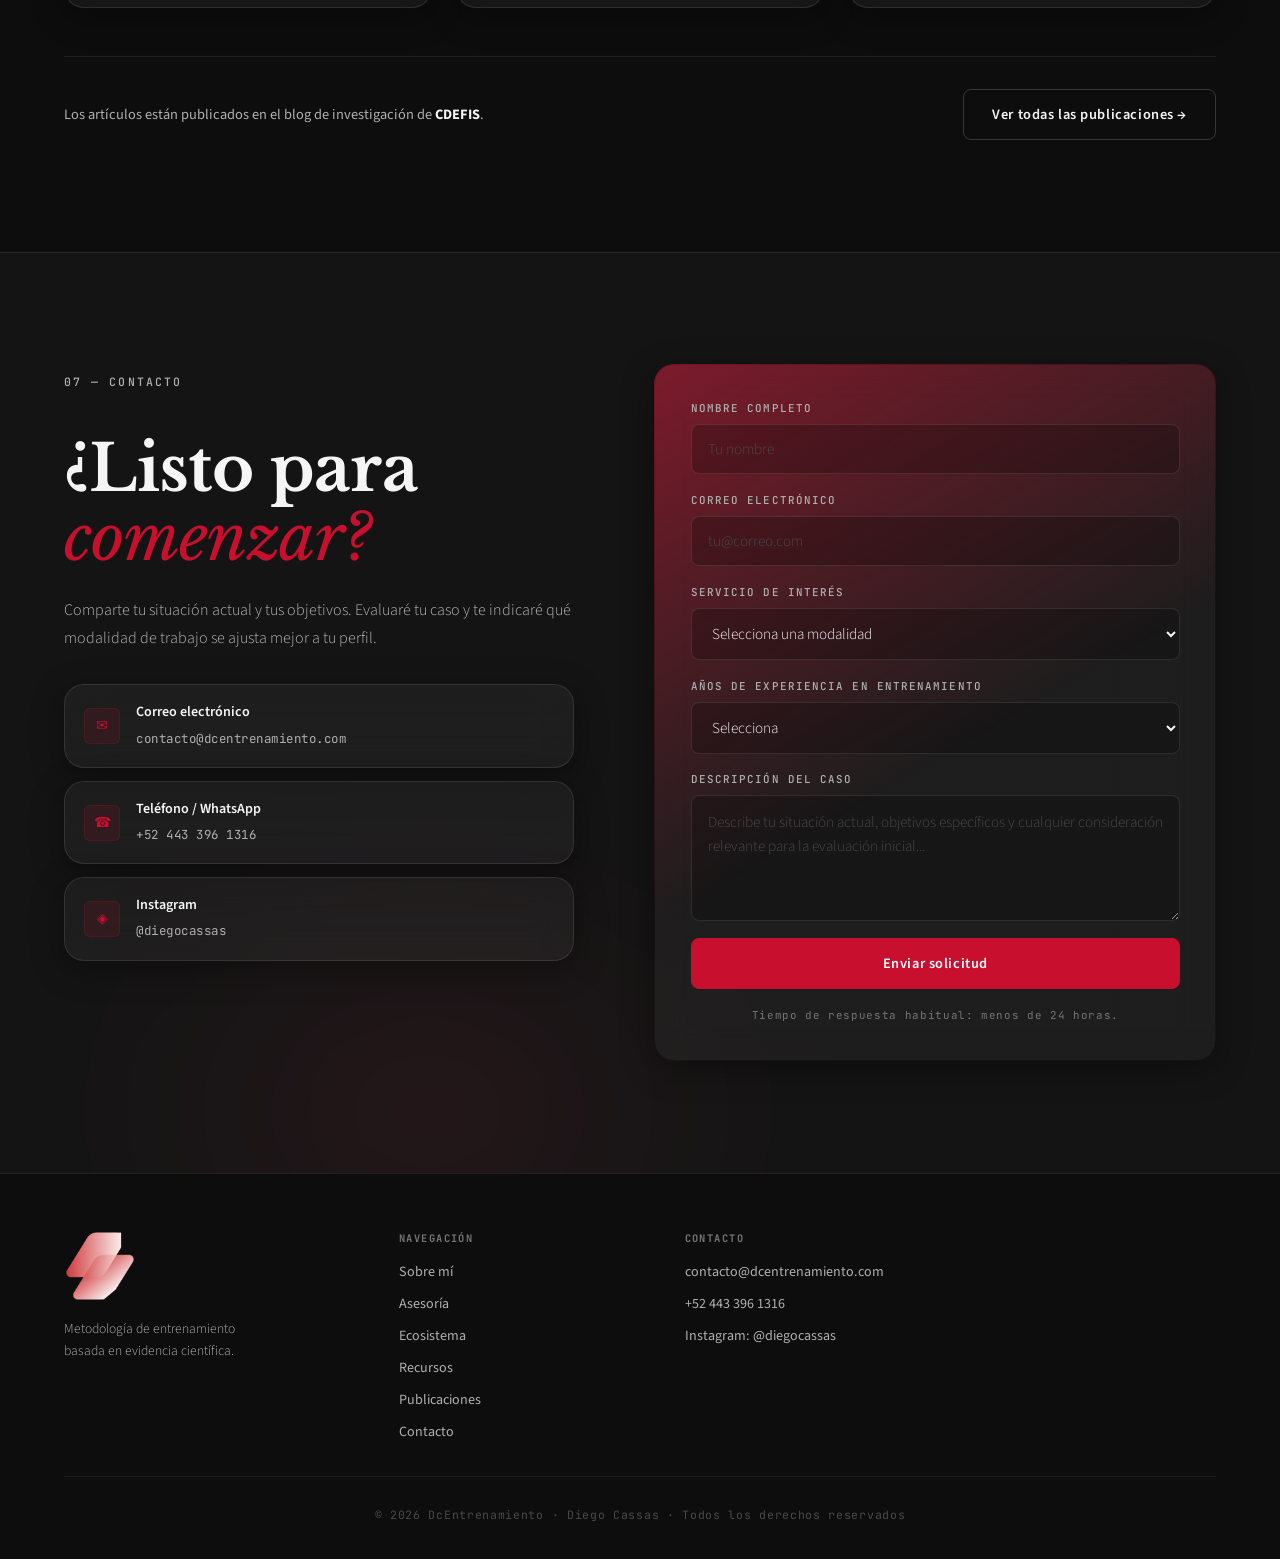
==== commit ebc8ce6b: "Enfoque de ecosistema: origen, fundamento, ciclo e implicaciones - app.html: 'He desarrollado un eco" ====
--- a/index.html
+++ b/index.html
@@ -25,7 +25,7 @@
     <ul class="nav-links" role="list">
       <li><a href="#sobre" class="nav-link">Sobre mí</a></li>
       <li><a href="#asesoria" class="nav-link">Asesoría</a></li>
-      <li><a href="app.html" class="nav-link nav-link--app">App</a></li>
+      <li><a href="app.html" class="nav-link nav-link--app">Ecosistema</a></li>
       <li><a href="#recursos" class="nav-link">Recursos</a></li>
       <li><a href="#blog" class="nav-link">Publicaciones</a></li>
       <li><a href="#contacto" class="nav-link nav-link--cta">Contactar</a></li>
@@ -60,7 +60,7 @@
     <ul role="list">
       <li><a href="#sobre" class="nav-mobile-link">Sobre mí</a></li>
       <li><a href="#asesoria" class="nav-mobile-link">Asesoría</a></li>
-      <li><a href="app.html" class="nav-mobile-link">App DC Entrenamiento</a></li>
+      <li><a href="app.html" class="nav-mobile-link">Ecosistema DC</a></li>
       <li><a href="#recursos" class="nav-mobile-link">Recursos</a></li>
       <li><a href="#blog" class="nav-mobile-link">Publicaciones</a></li>
       <li><a href="#contacto" class="nav-mobile-link nav-mobile-link--cta">Contactar</a></li>
@@ -306,19 +306,19 @@
     <div class="dcapp-inner">
       <div class="dcapp-copy">
         <div class="section-header reveal" data-reveal>
-          <p class="section-kicker">04 — La app DC Entrenamiento</p>
-          <h2 class="section-heading" id="app-heading">Tu programa,<br><em>en tu bolsillo.</em></h2>
-          <p class="section-sub">Cada asesoría incluye la app: sabes qué sesión te toca, registras cada serie en el gym —incluso sin señal— y recibes mi revisión de tu técnica en video.</p>
+          <p class="section-kicker">04 — Ecosistema DC Entrenamiento</p>
+          <h2 class="section-heading" id="app-heading">He desarrollado un ecosistema<br><em>de entrenamiento para ti.</em></h2>
+          <p class="section-sub">Un sistema propio que conecta tu programa, tu registro, tu técnica y tu recuperación en una app. Lo diseñé sobre la misma metodología con la que programo, para que cada ajuste de tu entrenamiento se base en datos. Incluido en tu asesoría.</p>
         </div>
         <ul class="dcapp-points reveal" data-reveal>
-          <li><span class="dcapp-ico" aria-hidden="true"><svg viewBox="0 0 24 24" fill="none" stroke="currentColor" stroke-width="1.8" stroke-linecap="round" stroke-linejoin="round"><rect x="3" y="5" width="18" height="16" rx="2"/><path d="M16 3v4M8 3v4M3 10h18M8 14h3"/></svg></span><div><strong>Te dice qué te toca</strong><span>Tu semana del bloque y tu siguiente sesión, en orden. Puedes ponerte al día o adelantar.</span></div></li>
-          <li><span class="dcapp-ico" aria-hidden="true"><svg viewBox="0 0 24 24" fill="none" stroke="currentColor" stroke-width="1.8" stroke-linecap="round" stroke-linejoin="round"><path d="M6.5 6.5v11M17.5 6.5v11M3.5 9v6M20.5 9v6M6.5 12h11"/></svg></span><div><strong>Registro serie por serie</strong><span>Kilos, repeticiones y RIR, con lo que hiciste la vez anterior a la vista.</span></div></li>
-          <li><span class="dcapp-ico" aria-hidden="true"><svg viewBox="0 0 24 24" fill="none" stroke="currentColor" stroke-width="1.8" stroke-linecap="round" stroke-linejoin="round"><path d="M3 7a2 2 0 0 1 2-2h9a2 2 0 0 1 2 2v10a2 2 0 0 1-2 2H5a2 2 0 0 1-2-2zM16 10l5-3v10l-5-3"/></svg></span><div><strong>Feedback de técnica en video</strong><span>Subes tu serie y te respondo con un video: cámara lenta, ángulos, trazos y mi voz.</span></div></li>
-          <li><span class="dcapp-ico" aria-hidden="true"><svg viewBox="0 0 24 24" fill="none" stroke="currentColor" stroke-width="1.8" stroke-linecap="round" stroke-linejoin="round"><path d="M4 20V4M4 20h16M7 15l4-4 3 3 5-6"/></svg></span><div><strong>Seguimiento con datos</strong><span>Progreso por ejercicio, cuestionarios de bienestar y fatiga, y ajustes a tu programa.</span></div></li>
+          <li><span class="dcapp-ico" aria-hidden="true"><svg viewBox="0 0 24 24" fill="none" stroke="currentColor" stroke-width="1.8" stroke-linecap="round" stroke-linejoin="round"><rect x="3" y="5" width="18" height="16" rx="2"/><path d="M16 3v4M8 3v4M3 10h18M8 14h3"/></svg></span><div><strong>Planificación que te guía</strong><span>Tu bloque completo, semana a semana: siempre sabes qué sesión te toca y qué te falta.</span></div></li>
+          <li><span class="dcapp-ico" aria-hidden="true"><svg viewBox="0 0 24 24" fill="none" stroke="currentColor" stroke-width="1.8" stroke-linecap="round" stroke-linejoin="round"><path d="M6.5 6.5v11M17.5 6.5v11M3.5 9v6M20.5 9v6M6.5 12h11"/></svg></span><div><strong>Sobrecarga progresiva medida</strong><span>Cada serie con carga, repeticiones y RIR, comparada con la anterior y con tu e1RM.</span></div></li>
+          <li><span class="dcapp-ico" aria-hidden="true"><svg viewBox="0 0 24 24" fill="none" stroke="currentColor" stroke-width="1.8" stroke-linecap="round" stroke-linejoin="round"><path d="M3 7a2 2 0 0 1 2-2h9a2 2 0 0 1 2 2v10a2 2 0 0 1-2 2H5a2 2 0 0 1-2-2zM16 10l5-3v10l-5-3"/></svg></span><div><strong>Técnica revisada en video</strong><span>Corrijo tu ejecución sobre tu propio video: cámara lenta, ángulos, trazos y mi voz.</span></div></li>
+          <li><span class="dcapp-ico" aria-hidden="true"><svg viewBox="0 0 24 24" fill="none" stroke="currentColor" stroke-width="1.8" stroke-linecap="round" stroke-linejoin="round"><path d="M4 20V4M4 20h16M7 15l4-4 3 3 5-6"/></svg></span><div><strong>Autorregulación con datos</strong><span>Bienestar y fatiga medidos cada semana para ajustar volumen y descanso a tiempo.</span></div></li>
         </ul>
         <div class="dcapp-ctas reveal" data-reveal>
-          <a href="app.html" class="btn btn--primary">Conocer la app →</a>
-          <a href="https://app.dcentrenamiento.com" class="btn btn--ghost">Entrar a la app</a>
+          <a href="app.html" class="btn btn--primary">Conocer el ecosistema →</a>
+          <a href="https://app.dcentrenamiento.com" class="btn btn--ghost">Entrar al ecosistema</a>
         </div>
         <p class="dcapp-note">Atletas y entrenadores entran con su correo. <a href="app.html#entrar">¿Cómo entro?</a></p>
       </div>
@@ -601,7 +601,7 @@
         <strong>Navegación</strong>
         <a href="#sobre">Sobre mí</a>
         <a href="#asesoria">Asesoría</a>
-        <a href="app.html">App</a>
+        <a href="app.html">Ecosistema</a>
         <a href="#recursos">Recursos</a>
         <a href="#blog">Publicaciones</a>
         <a href="#contacto">Contacto</a>
--- a/styles.css
+++ b/styles.css
@@ -1440,3 +1440,42 @@
   .dcapp-nav-cta { display: none; }
   .dcapp-ctas .btn { width: 100%; justify-content: center; }
 }
+
+/* Ecosistema: antes / ahora, ciclo e implicaciones */
+.dcapp-vs { display: grid; grid-template-columns: minmax(0, 1fr) auto minmax(0, 1fr); gap: 1.5rem; align-items: stretch; }
+.dcapp-vs-col { padding: 1.8rem; border-radius: var(--radius-lg); border: 1px solid var(--glass-border); background: var(--glass-bg); }
+.dcapp-vs-col--ahora { border-color: var(--line-rojo); background: linear-gradient(160deg, rgba(200,16,46,0.16), rgba(200,16,46,0.03)); box-shadow: var(--glow-rojo); }
+.dcapp-vs-tag { font-family: 'JetBrains Mono', monospace; font-size: 0.72rem; letter-spacing: 0.16em; text-transform: uppercase; color: var(--ink-mute); }
+.dcapp-vs-col--ahora .dcapp-vs-tag { color: #ff4d6a; }
+.dcapp-vs-col ul { margin-top: 1rem; display: grid; gap: 0.75rem; }
+.dcapp-vs-col li { color: var(--ink-soft); font-weight: 300; padding-left: 1.4rem; position: relative; }
+.dcapp-vs-col--antes li::before { content: "–"; position: absolute; left: 0; color: var(--ink-mute); }
+.dcapp-vs-col--ahora li { color: var(--ink); }
+.dcapp-vs-col--ahora li::before { content: "✓"; position: absolute; left: 0; color: #ff4d6a; font-weight: 700; }
+.dcapp-vs-arrow { display: grid; place-items: center; font-size: 2rem; color: var(--rojo); }
+.dcapp-quote { margin-top: 2.6rem; max-width: 62ch; font-family: 'Libre Baskerville', Georgia, serif; font-size: clamp(1.15rem, 2vw, 1.45rem); line-height: 1.55; color: var(--ink-soft); border-left: 3px solid var(--rojo); padding-left: 1.4rem; }
+.dcapp-quote strong { color: var(--ink); font-weight: 700; }
+.dcapp-loop { display: grid; grid-template-columns: repeat(4, minmax(0, 1fr)); gap: 1.2rem; counter-reset: none; position: relative; }
+.dcapp-loop li { position: relative; padding: 1.8rem 1.5rem; border-radius: var(--radius-lg); border: 1px solid var(--glass-border); background: var(--glass-bg); }
+.dcapp-loop li:not(:last-child)::after { content: "→"; position: absolute; right: -1.05rem; top: 50%; transform: translateY(-50%); color: var(--rojo); font-size: 1.3rem; z-index: 2; }
+.dcapp-loop li:last-child { border-color: var(--line-rojo); }
+.dcapp-loop li:last-child::after { content: "↻ vuelve a empezar"; position: absolute; left: 1.5rem; bottom: -1.9rem; font-family: 'JetBrains Mono', monospace; font-size: 0.7rem; letter-spacing: 0.1em; text-transform: uppercase; color: #ff4d6a; }
+.dcapp-loop-n { font-family: 'JetBrains Mono', monospace; color: var(--rojo); font-size: 0.8rem; letter-spacing: 0.15em; }
+.dcapp-loop h3 { font-family: 'Libre Baskerville', Georgia, serif; font-size: 1.35rem; margin: 0.6rem 0 0.5rem; }
+.dcapp-loop p { color: var(--ink-soft); font-weight: 300; font-size: 0.97rem; }
+.dcapp-impl { display: grid; grid-template-columns: repeat(3, minmax(0, 1fr)); gap: 2.2rem 2.4rem; }
+.dcapp-impl > div { border-top: 1px solid var(--line-rojo); padding-top: 1.2rem; }
+.dcapp-impl strong { display: block; font-size: 1.15rem; font-weight: 600; margin-bottom: 0.4rem; }
+.dcapp-impl p { color: var(--ink-soft); font-weight: 300; }
+@media (max-width: 980px) {
+  .dcapp-vs { grid-template-columns: minmax(0, 1fr); }
+  .dcapp-vs-arrow { transform: rotate(90deg); font-size: 1.6rem; }
+  .dcapp-loop { grid-template-columns: repeat(2, minmax(0, 1fr)); gap: 1.6rem 1.2rem; }
+  .dcapp-loop li::after { display: none; }
+  .dcapp-loop li:last-child::after { display: block; }
+  .dcapp-impl { grid-template-columns: repeat(2, minmax(0, 1fr)); }
+}
+@media (max-width: 560px) {
+  .dcapp-loop, .dcapp-impl { grid-template-columns: minmax(0, 1fr); }
+  .dcapp-loop li:last-child { margin-bottom: 1.6rem; }
+}
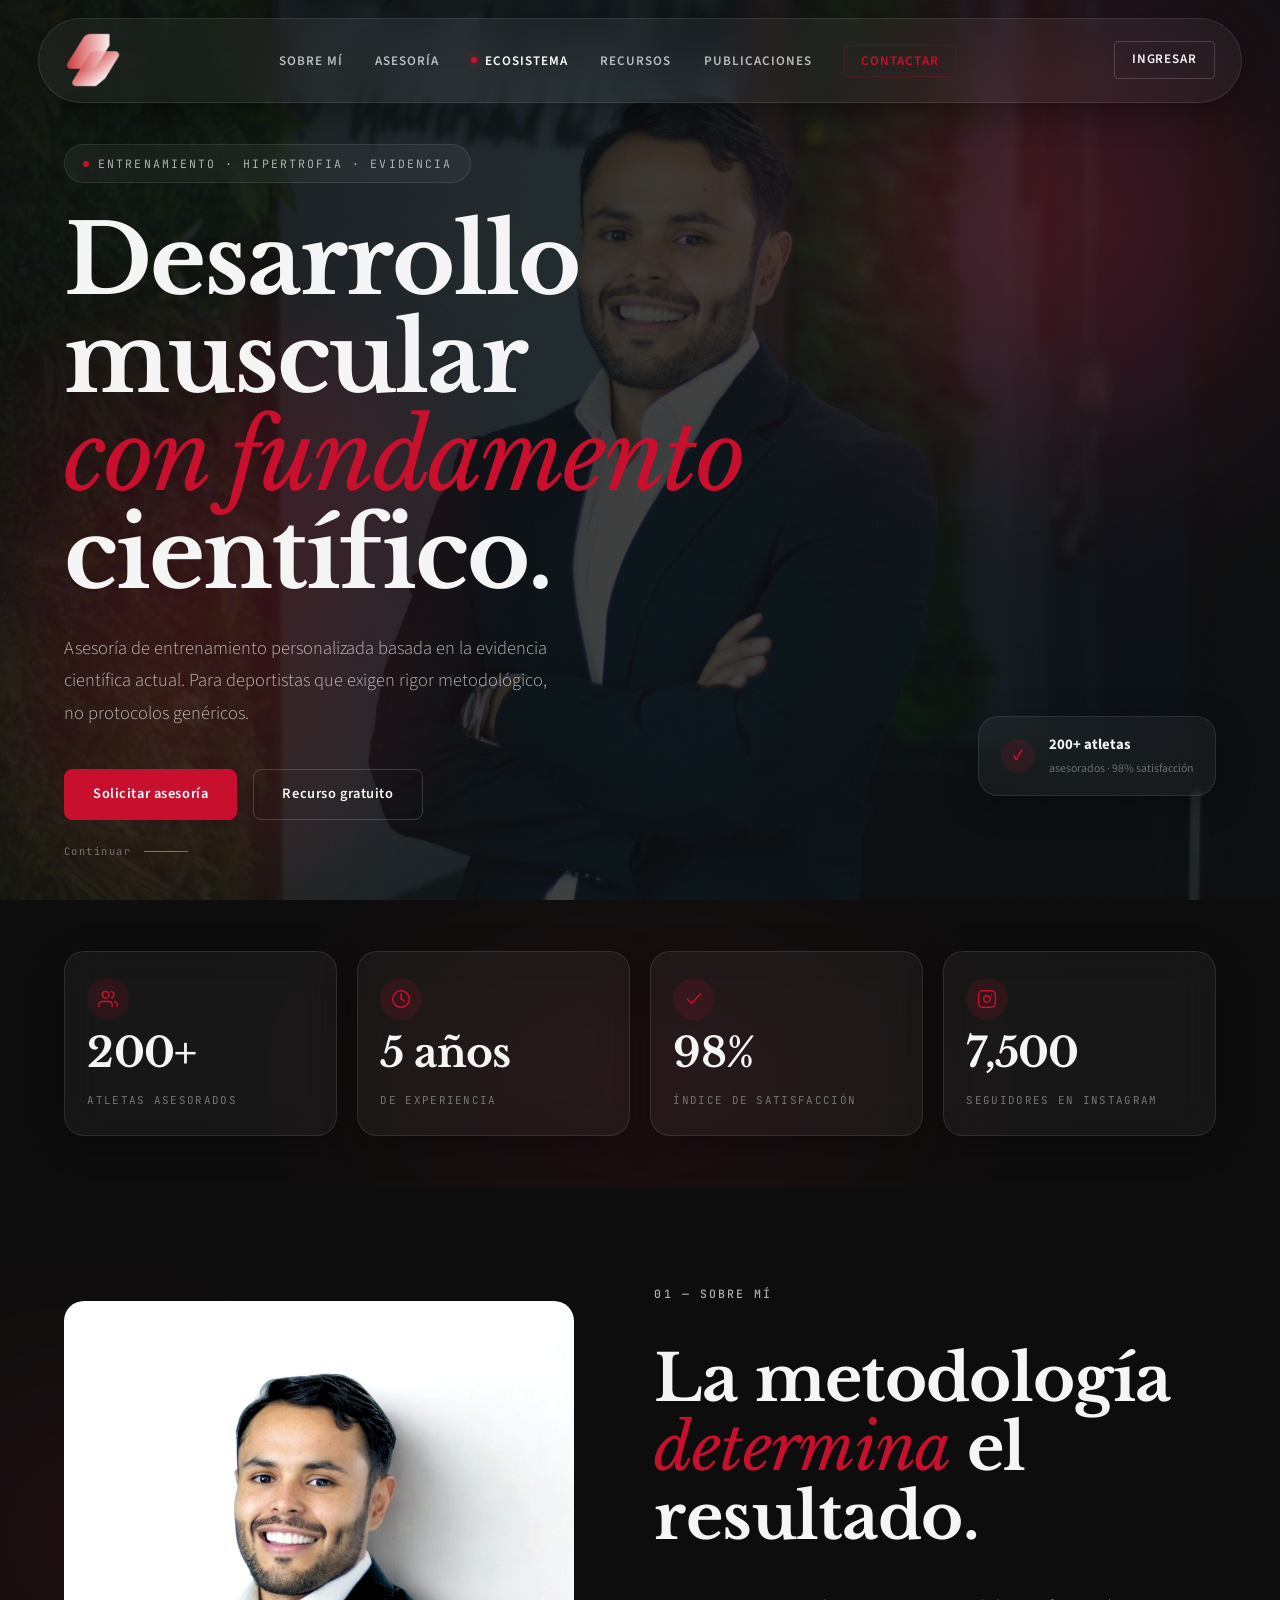
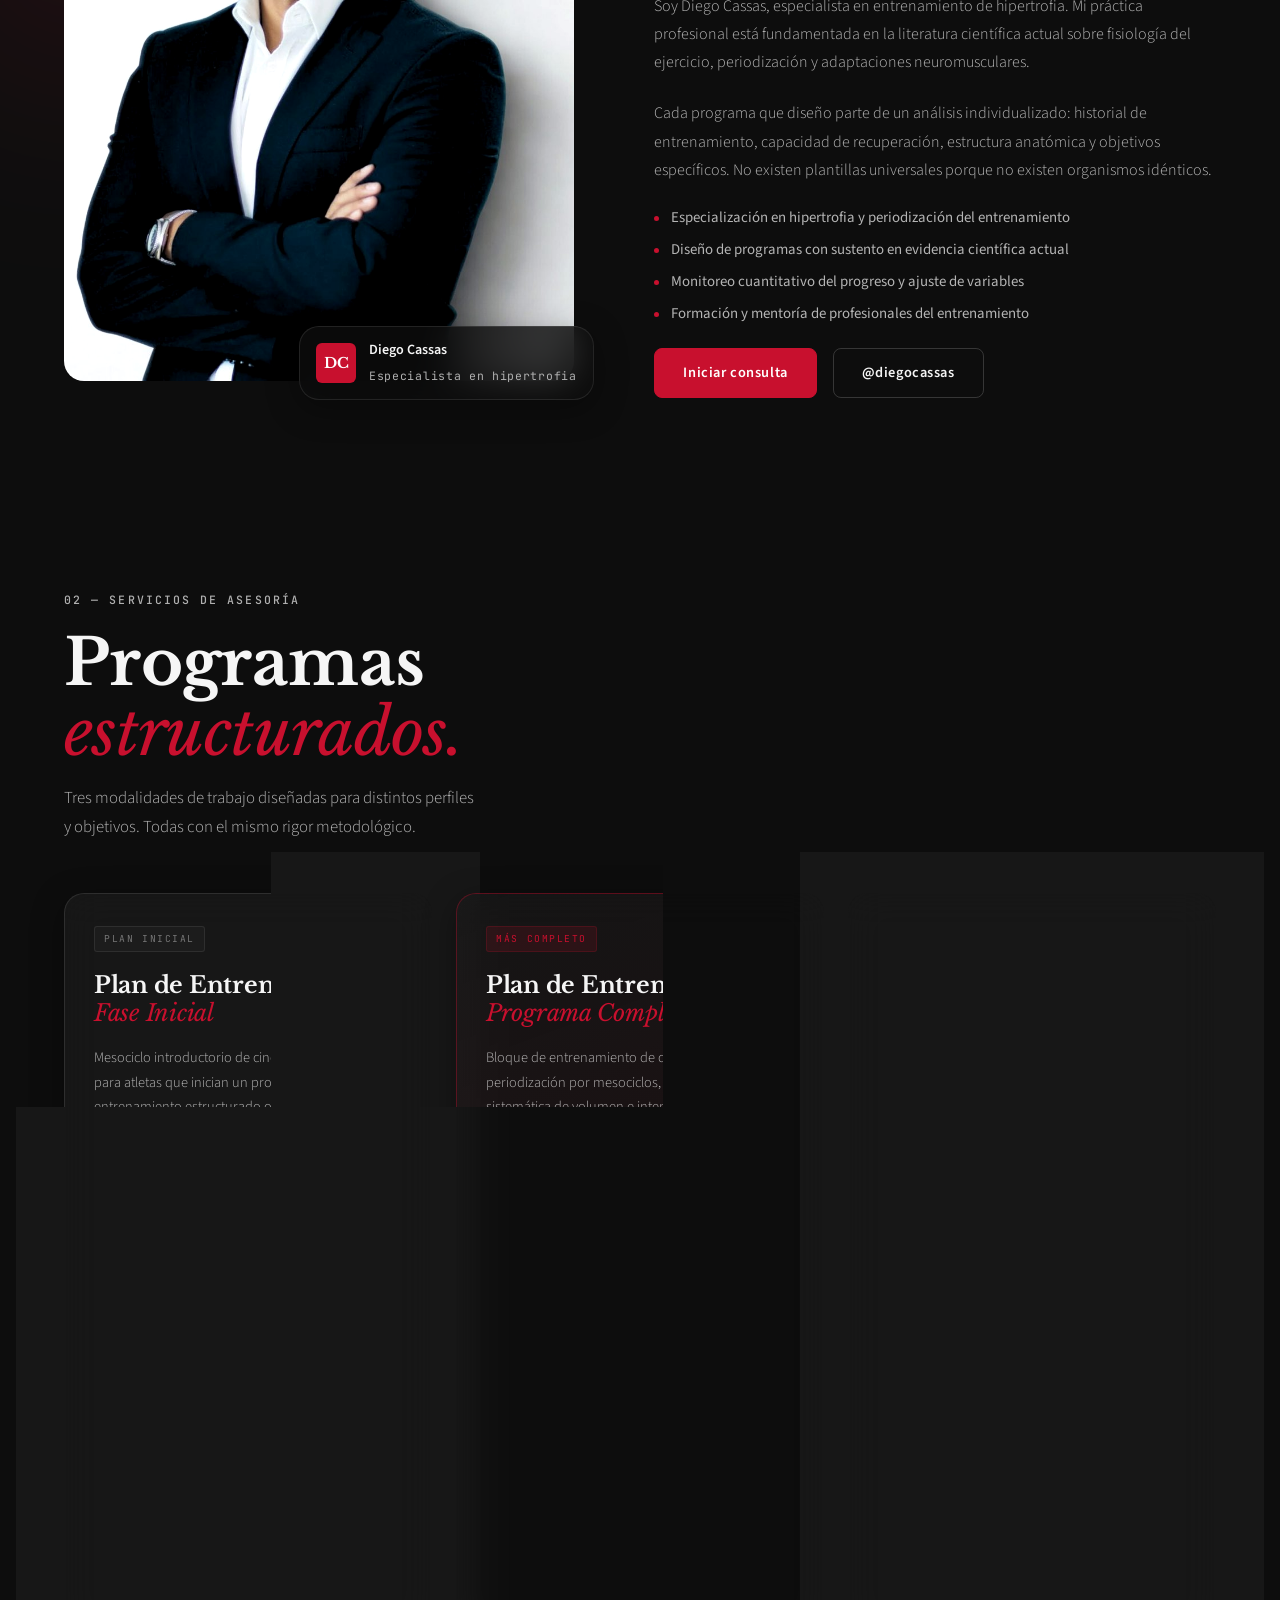
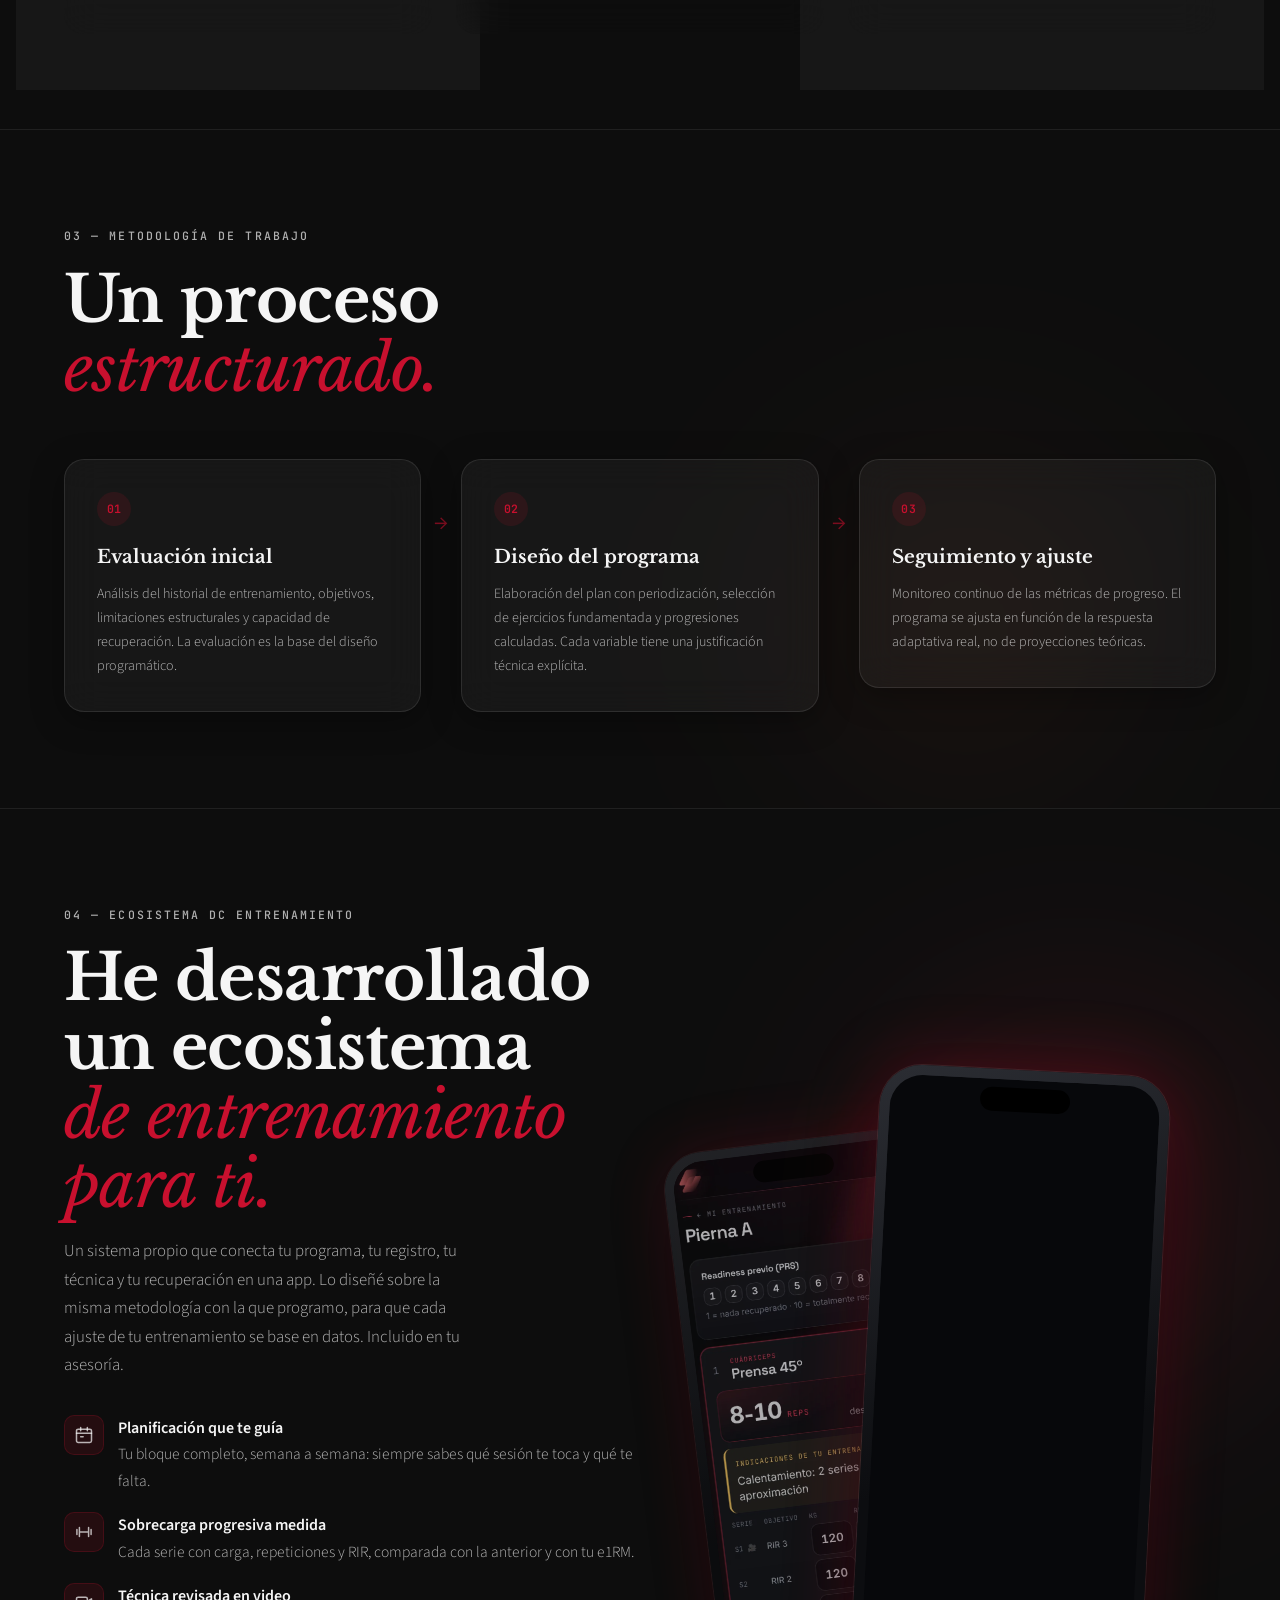
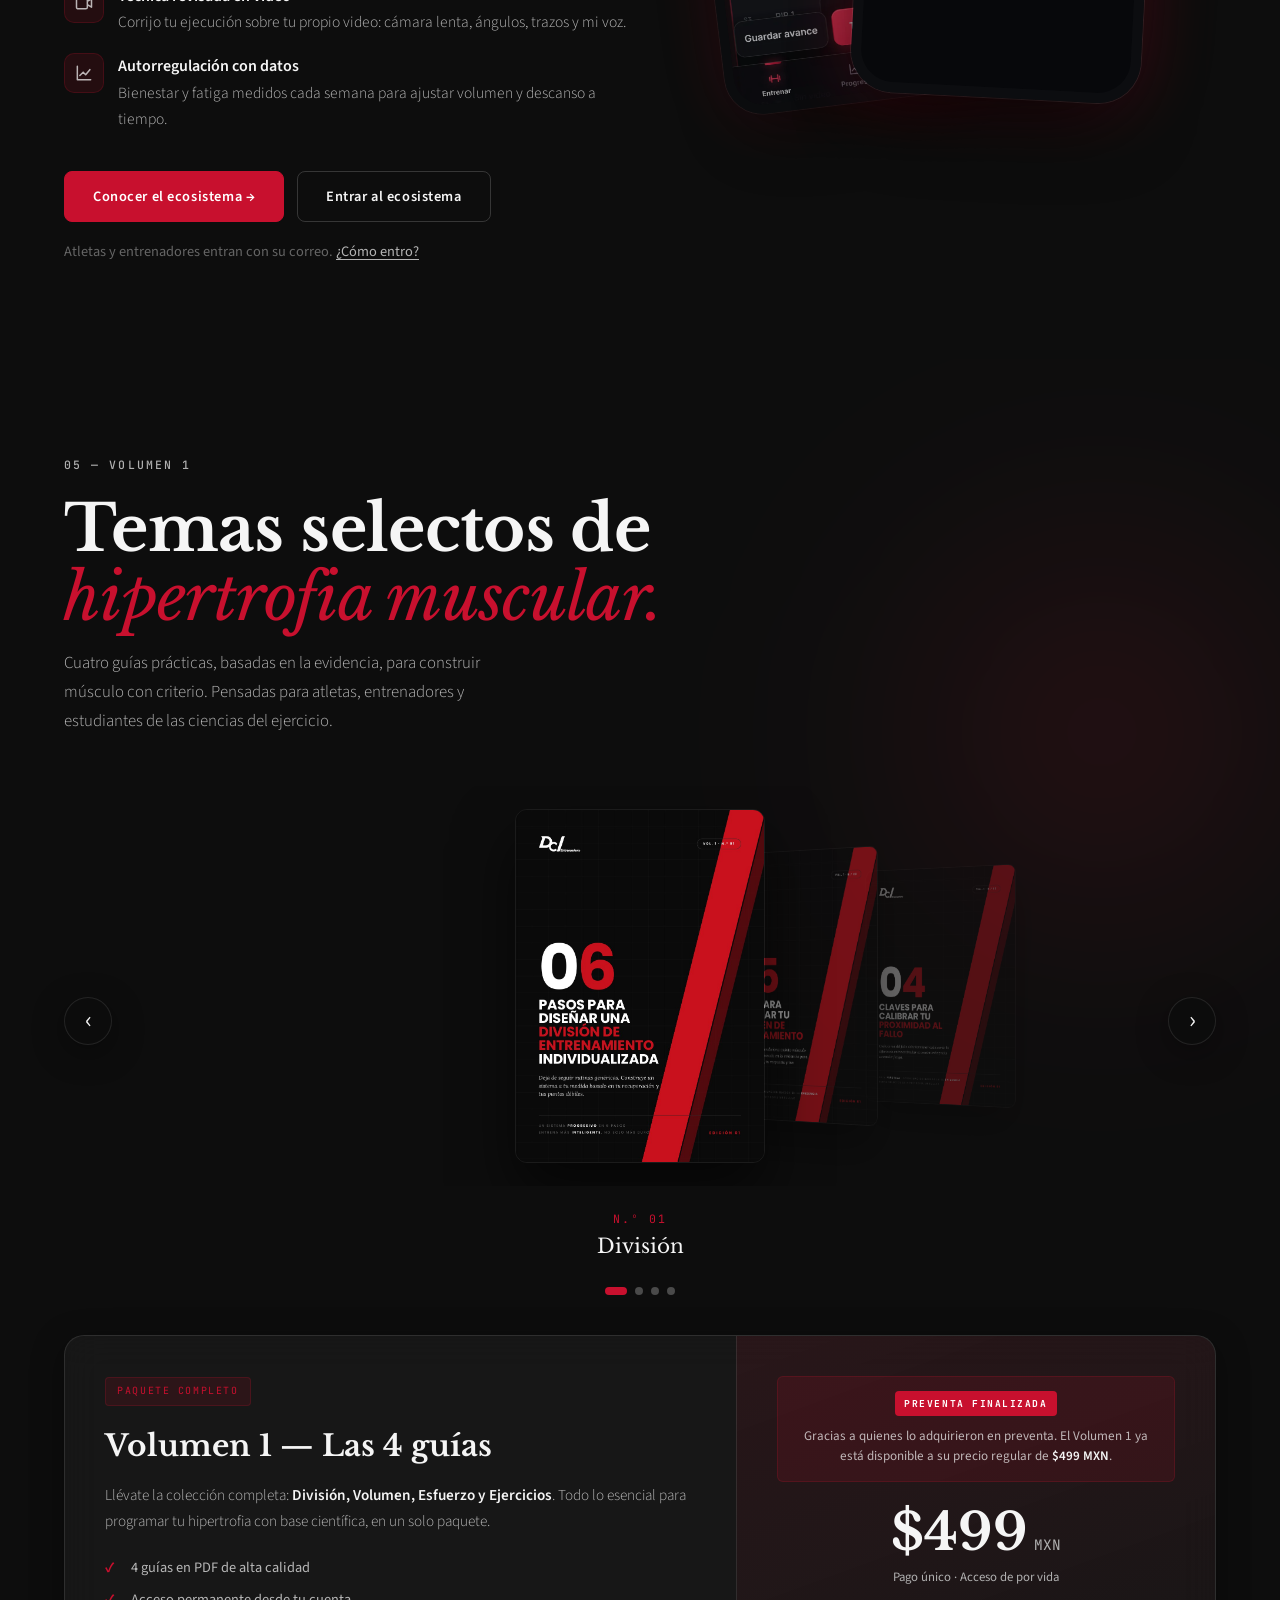
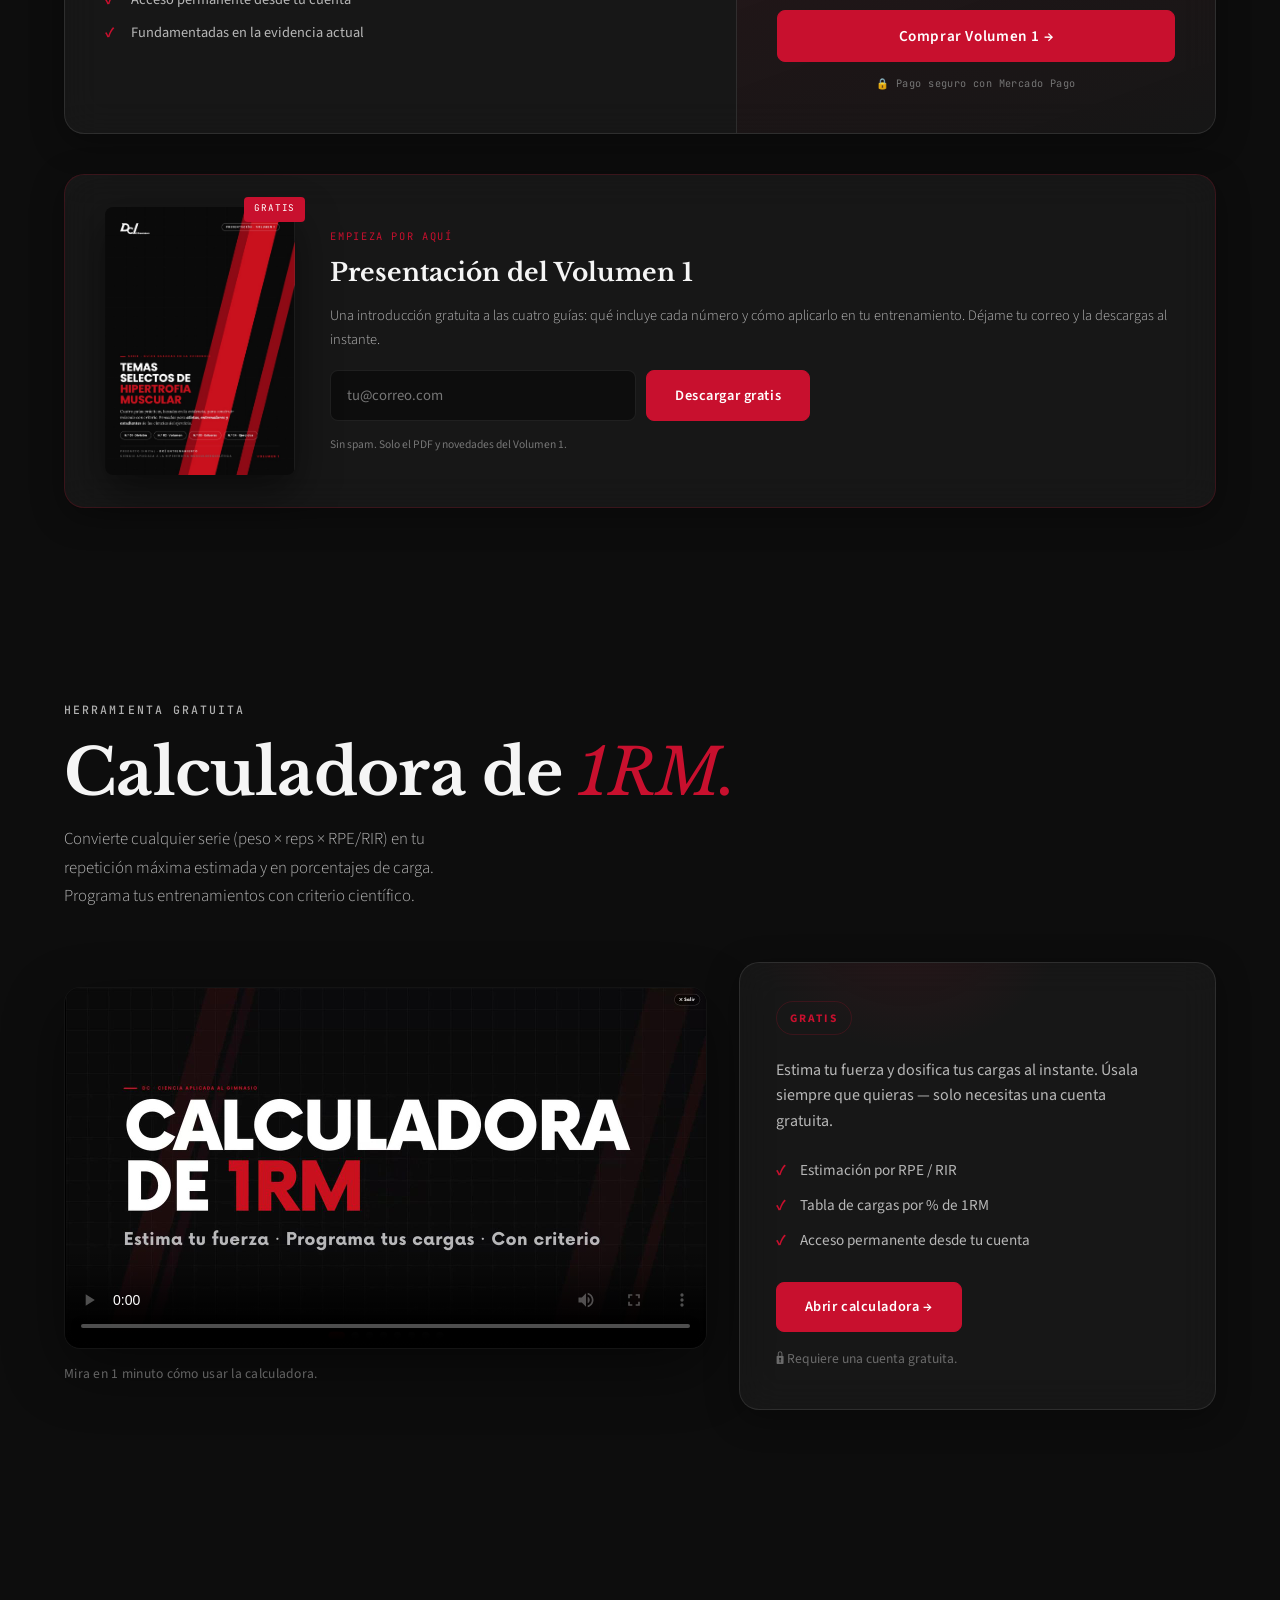
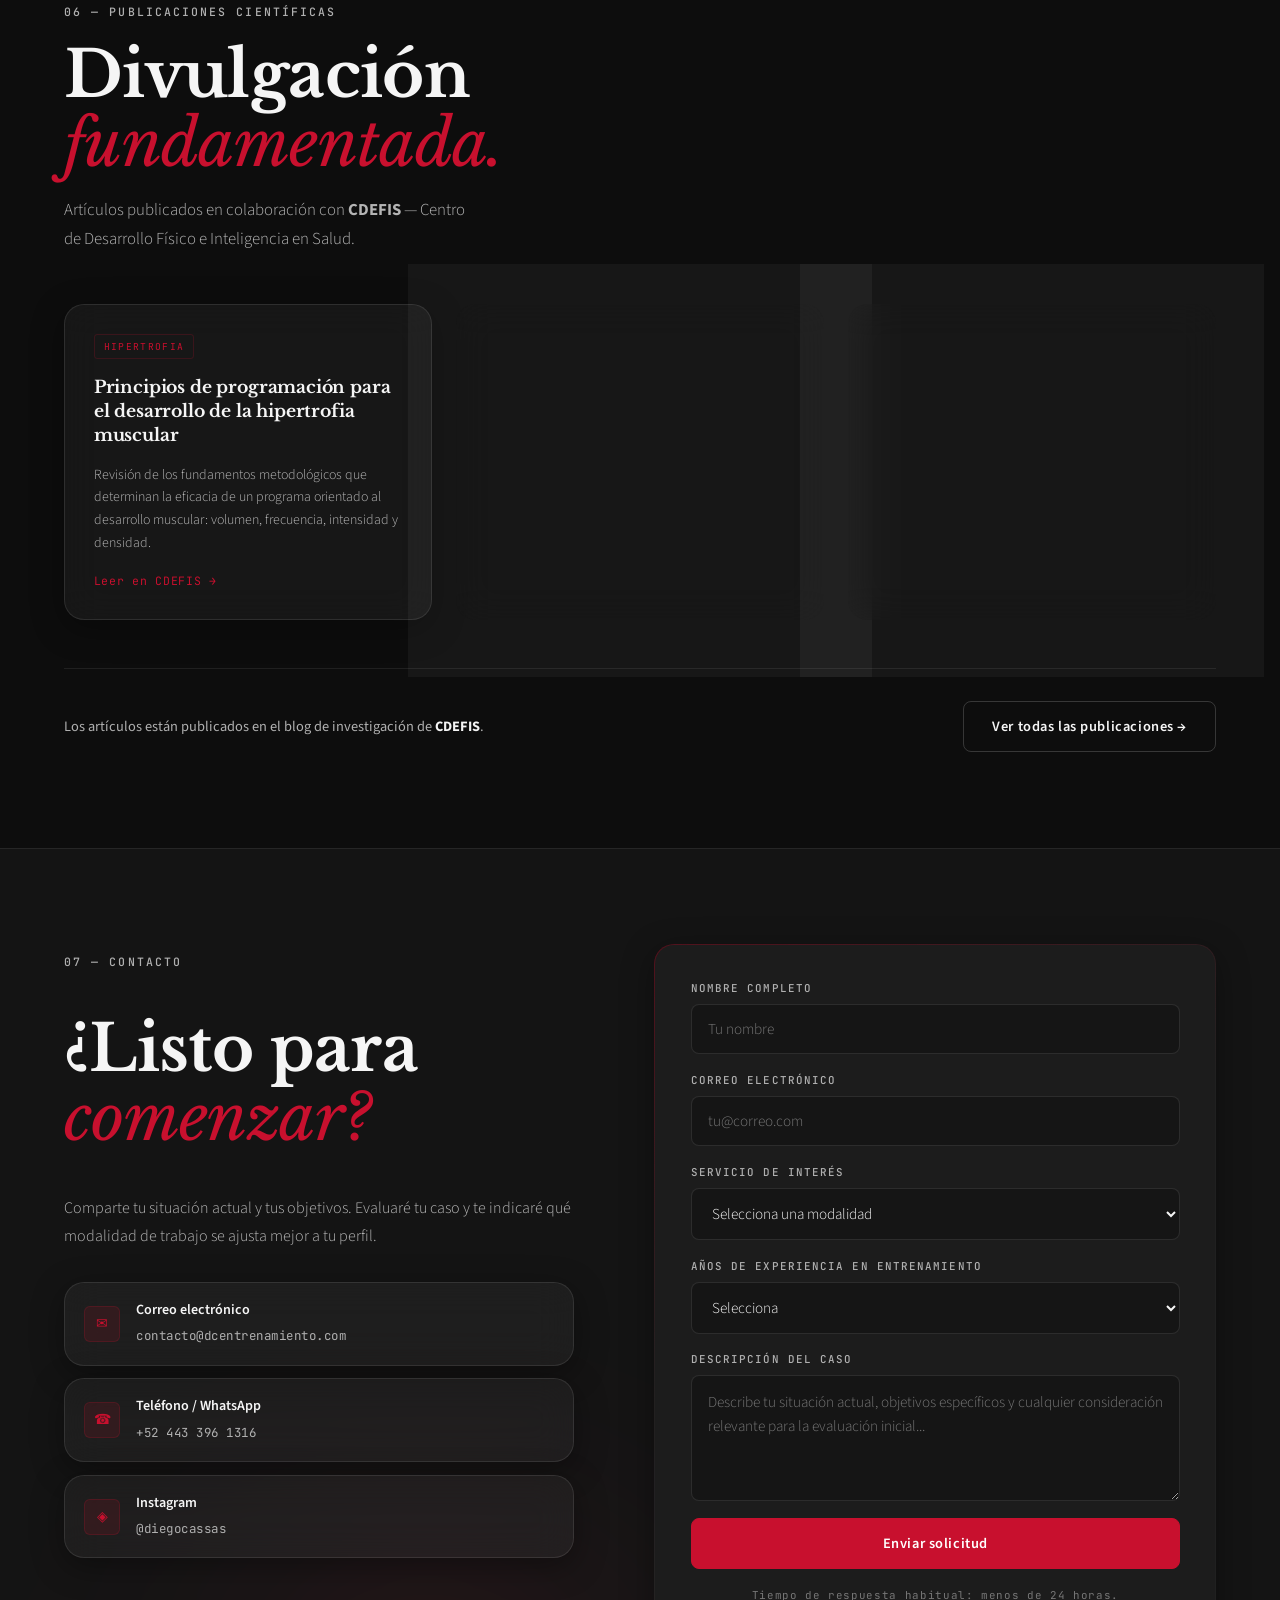
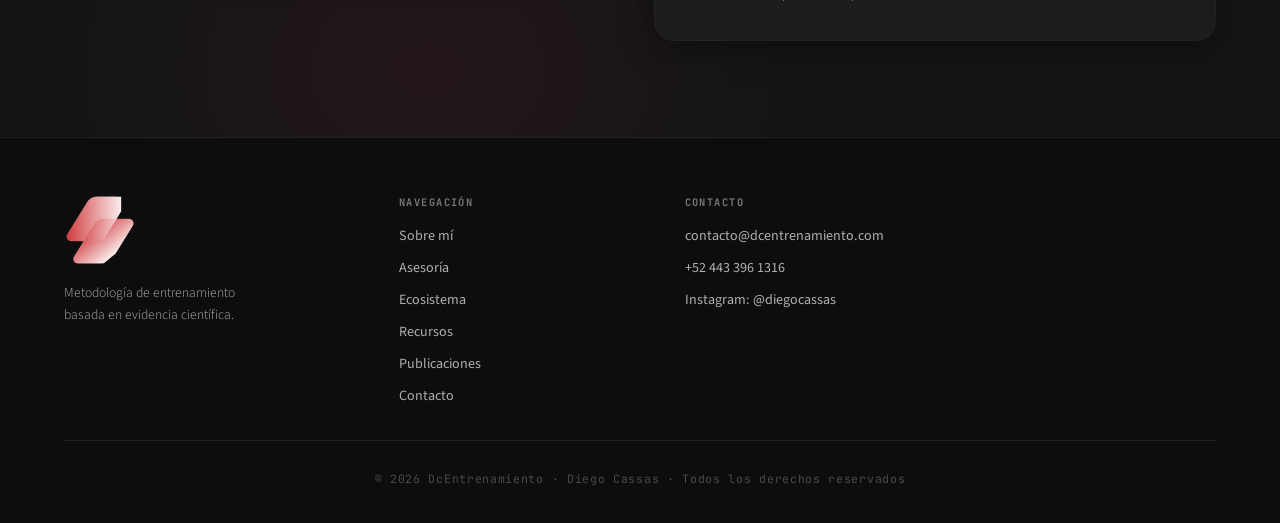
==== commit 2b14d812: "Optimización gráfica, fase 1: menos scroll y detalles visuales - Espaciado entre secciones adaptable" ====
--- a/index.html
+++ b/index.html
@@ -167,24 +167,6 @@
     </div>
   </section>
 
-  <!-- ─── MARQUEE ─── -->
-  <div class="marquee-wrap" aria-hidden="true">
-    <div class="marquee-track">
-      <span>HIPERTROFIA</span><span class="accent-sep">—</span>
-      <span>PERIODIZACIÓN</span><span class="accent-sep">—</span>
-      <span>EVIDENCIA</span><span class="accent-sep">—</span>
-      <span>FUERZA</span><span class="accent-sep">—</span>
-      <span>METODOLOGÍA</span><span class="accent-sep">—</span>
-      <span>ADAPTACIÓN</span><span class="accent-sep">—</span>
-      <span>HIPERTROFIA</span><span class="accent-sep">—</span>
-      <span>PERIODIZACIÓN</span><span class="accent-sep">—</span>
-      <span>EVIDENCIA</span><span class="accent-sep">—</span>
-      <span>FUERZA</span><span class="accent-sep">—</span>
-      <span>METODOLOGÍA</span><span class="accent-sep">—</span>
-      <span>ADAPTACIÓN</span><span class="accent-sep">—</span>
-    </div>
-  </div>
-
   <!-- ─── ASESORÍA ─── -->
   <section class="asesoria" id="asesoria" aria-labelledby="asesoria-heading">
     <div class="asesoria-inner">
@@ -193,7 +175,7 @@
         <h2 class="section-heading" id="asesoria-heading">Programas<br><em>estructurados.</em></h2>
         <p class="section-sub">Tres modalidades de trabajo diseñadas para distintos perfiles y objetivos. Todas con el mismo rigor metodológico.</p>
       </div>
-
+      <p class="swipe-hint" aria-hidden="true">Desliza para ver más →</p>
       <div class="services-grid">
 
         <!-- Plan 4 semanas -->
@@ -278,6 +260,7 @@
         <p class="section-kicker">03 — Metodología de trabajo</p>
         <h2 class="section-heading" id="proceso-heading">Un proceso<br><em>estructurado.</em></h2>
       </div>
+      <p class="swipe-hint" aria-hidden="true">Desliza para ver más →</p>
       <div class="proceso-steps">
         <div class="proceso-step reveal" data-reveal>
           <span class="proceso-num">01</span>
@@ -429,6 +412,7 @@
         <p class="section-sub">Convierte cualquier serie (peso × reps × RPE/RIR) en tu repetición máxima estimada y en porcentajes de carga. Programa tus entrenamientos con criterio científico.</p>
       </div>
 
+      <div class="tool-layout">
       <!-- ─── VIDEO EXPLICATIVO ─── -->
       <div class="tool-video reveal" data-reveal>
         <video class="tool-video-el" controls preload="metadata" playsinline
@@ -443,7 +427,6 @@
         <div class="tool-card-glow" aria-hidden="true"></div>
         <div class="tool-card-body">
           <span class="tool-card-badge">GRATIS</span>
-          <h3 class="tool-card-title">Calculadora de 1RM</h3>
           <p class="tool-card-desc">Estima tu fuerza y dosifica tus cargas al instante. Úsala siempre que quieras — solo necesitas una cuenta gratuita.</p>
           <ul class="tool-card-list">
             <li>Estimación por RPE / RIR</li>
@@ -454,6 +437,7 @@
           <p class="tool-card-note" data-tool-note>🔒 Requiere una cuenta gratuita.</p>
         </div>
       </div>
+      </div>
     </div>
   </section>
 
@@ -465,13 +449,12 @@
         <h2 class="section-heading" id="blog-heading">Divulgación<br><em>fundamentada.</em></h2>
         <p class="section-sub">Artículos publicados en colaboración con <strong>CDEFIS</strong> — Centro de Desarrollo Físico e Inteligencia en Salud.</p>
       </div>
-
+      <p class="swipe-hint" aria-hidden="true">Desliza para ver más →</p>
       <div class="blog-grid">
         <!-- Blog card 1 -->
         <article class="blog-card reveal" data-reveal>
           <div class="blog-card-meta">
             <span class="blog-cat">Hipertrofia</span>
-            <span class="blog-date" data-blog-date="1">—</span>
           </div>
           <h3 class="blog-title" data-blog-title="1">Principios de programación para el desarrollo de la hipertrofia muscular</h3>
           <p class="blog-excerpt" data-blog-excerpt="1">Revisión de los fundamentos metodológicos que determinan la eficacia de un programa orientado al desarrollo muscular: volumen, frecuencia, intensidad y densidad.</p>
@@ -484,7 +467,6 @@
         <article class="blog-card reveal" data-reveal>
           <div class="blog-card-meta">
             <span class="blog-cat">Periodización</span>
-            <span class="blog-date" data-blog-date="2">—</span>
           </div>
           <h3 class="blog-title" data-blog-title="2">Periodización del entrenamiento de fuerza: modelos y aplicaciones prácticas</h3>
           <p class="blog-excerpt" data-blog-excerpt="2">Análisis comparativo de los modelos de periodización lineal, ondulante y por bloques, con consideraciones para su implementación en contextos de entrenamiento no competitivo.</p>
@@ -497,7 +479,6 @@
         <article class="blog-card reveal" data-reveal>
           <div class="blog-card-meta">
             <span class="blog-cat">Evidencia</span>
-            <span class="blog-date" data-blog-date="3">—</span>
           </div>
           <h3 class="blog-title" data-blog-title="3">Volumen de entrenamiento y adaptaciones hipertróficas: lo que dice la evidencia</h3>
           <p class="blog-excerpt" data-blog-excerpt="3">Síntesis de la evidencia disponible sobre la relación dosis-respuesta entre el volumen de entrenamiento y la hipertrofia muscular. Implicaciones prácticas para el diseño de programas.</p>
--- a/styles.css
+++ b/styles.css
@@ -434,21 +434,6 @@
 }
 .sobre-actions { display: flex; gap: 1rem; flex-wrap: wrap; }
 
-/* ─── MARQUEE ─── */
-.marquee-wrap {
-  overflow: clip;
-  border-top: 1px solid var(--line); border-bottom: 1px solid var(--line);
-  padding: 1rem 0; background: var(--negro-2);
-}
-.marquee-track {
-  display: flex; gap: 2rem; white-space: nowrap;
-  animation: marquee 30s linear infinite;
-  font-family: 'JetBrains Mono', monospace; font-size: 0.72rem;
-  letter-spacing: 0.16em; text-transform: uppercase; color: var(--gris);
-}
-.marquee-track span { flex-shrink: 0; }
-.accent-sep { color: var(--rojo); opacity: 0.6; }
-@keyframes marquee { from{transform:translateX(0);} to{transform:translateX(-50%);} }
 
 /* ─── ASESORÍA ─── */
 .asesoria { padding: 7rem 5vw; }
@@ -1120,7 +1105,6 @@
   color: var(--rojo); border: 1px solid var(--line-rojo); border-radius: 999px;
   padding: 0.4rem 0.85rem; margin-bottom: 1.4rem; text-transform: uppercase;
 }
-.tool-card-title { font-size: clamp(1.6rem, 3.5vw, 2.2rem); margin: 0 0 0.8rem; color: var(--ink); }
 .tool-card-desc { color: var(--ink-soft); max-width: 46ch; margin: 0 auto 1.7rem; line-height: 1.6; }
 .tool-card-list {
   list-style: none; padding: 0; margin: 0 auto 2rem; display: inline-flex;
@@ -1479,3 +1463,119 @@
   .dcapp-loop, .dcapp-impl { grid-template-columns: minmax(0, 1fr); }
   .dcapp-loop li:last-child { margin-bottom: 1.6rem; }
 }
+
+/* ═══════════════════════════════════════════
+   OPTIMIZACIÓN GRÁFICA — Fase 1
+   Ritmo vertical, títulos, indicadores, calculadora,
+   formulario y carruseles deslizables en celular.
+   ═══════════════════════════════════════════ */
+
+/* ─── Ritmo vertical: menos aire en celular, igual de amplio en computadora ─── */
+:root { --section-y: clamp(3.75rem, 8vw, 6rem); }
+.sobre, .asesoria, .proceso, .volumen, .tool, .blog, .contacto, .dcapp, .dcapp-section {
+  padding-top: var(--section-y); padding-bottom: var(--section-y);
+}
+.section-header { margin-bottom: clamp(2rem, 4vw, 3.25rem); }
+
+/* Títulos: el texto de abajo ya no toca las letras en cursiva */
+.section-heading + p, .section-heading + .section-sub { margin-top: 1.1rem; }
+
+/* ─── Indicadores: franja compacta ─── */
+.stats { padding: clamp(1.5rem, 4vw, 3.5rem) 5vw; }
+.stat { padding: 1.6rem 1.4rem; gap: 0.8rem; }
+
+/* ─── Calculadora: alineada como el resto, video y tarjeta lado a lado ─── */
+.tool-inner { max-width: 1280px; }
+.tool-layout { display: grid; grid-template-columns: minmax(0, 1.35fr) minmax(0, 1fr); gap: 2rem; align-items: center; }
+.tool-video, .tool-card { max-width: none; margin: 0; }
+.tool-card { padding: 2.4rem 2.2rem; text-align: left; }
+.tool-card-glow { left: 0; right: 30%; }
+.tool-card-desc { margin: 0 0 1.5rem; }
+.tool-card-list { display: flex; margin: 0 0 1.8rem; }
+.tool-video-cap { text-align: left; }
+
+/* ─── Formulario de contacto: tarjeta neutra y textos de ejemplo legibles ─── */
+.contacto-form {
+  background:
+    linear-gradient(var(--bg-3), var(--bg-3)) padding-box,
+    linear-gradient(150deg, rgba(200,16,46,0.35), rgba(255,255,255,0.06) 45%) border-box;
+}
+.form-group input::placeholder,
+.form-group textarea::placeholder,
+.vol-lead-form input::placeholder { color: var(--gris); }
+
+.swipe-hint {
+  display: none; margin: 0 0 0.75rem;
+  font-family: 'JetBrains Mono', monospace; font-size: 0.66rem; letter-spacing: 0.12em;
+  text-transform: uppercase; color: var(--gris);
+}
+
+@media (max-width: 900px) {
+  .tool-layout { grid-template-columns: minmax(0, 1fr); gap: 1.5rem; }
+}
+
+@media (max-width: 768px) {
+  /* Indicadores en una sola fila de 4, sin íconos */
+  .stats-grid { grid-template-columns: repeat(4, minmax(0, 1fr)); gap: 0.5rem; }
+  .stat { padding: 0.9rem 0.4rem; gap: 0.35rem; align-items: center; text-align: center; }
+  .stat-icon { display: none; }
+  .stat-num { font-size: clamp(1rem, 5vw, 1.35rem); margin-bottom: 0.15rem; white-space: nowrap; }
+  .stat-label { font-size: 0.52rem; letter-spacing: 0.06em; line-height: 1.35; }
+
+  /* Carruseles deslizables: planes, proceso, publicaciones y tarjetas de la app */
+  .services-grid, .proceso-steps, .blog-grid, .dcapp-grid, .dcapp-steps, .dcapp-loop {
+    display: grid; grid-template-columns: none;
+    grid-auto-flow: column; grid-auto-columns: 84%;
+    gap: 0.9rem; align-items: stretch;
+    overflow-x: auto; overscroll-behavior-x: contain;
+    scroll-snap-type: x mandatory; scroll-padding-inline: 5vw;
+    margin-inline: -5vw; padding: 0.25rem 5vw 1rem;
+    scrollbar-width: none; perspective: none;
+  }
+  .services-grid::-webkit-scrollbar, .proceso-steps::-webkit-scrollbar, .blog-grid::-webkit-scrollbar,
+  .dcapp-grid::-webkit-scrollbar, .dcapp-steps::-webkit-scrollbar, .dcapp-loop::-webkit-scrollbar { display: none; }
+  .services-grid > *, .proceso-steps > *, .blog-grid > *, .dcapp-grid > *, .dcapp-steps > *, .dcapp-loop > * {
+    scroll-snap-align: start; grid-column: auto !important; max-width: none !important; margin-bottom: 0 !important;
+  }
+  .proceso-steps { margin-top: 2rem; }
+  .proceso-divider { display: none; }
+  .dcapp-loop li::after { display: none !important; }
+
+  .swipe-hint { display: block; }
+  .swipe-hint + [style*="margin-top"] { margin-top: 0 !important; }
+  .dcapp-shot + .swipe-hint { margin-top: 2rem; }
+}
+
+/* Celular del ecosistema: ya no se sale por el borde izquierdo */
+@media (max-width: 560px) {
+  .dcapp-visual { min-height: 400px; }
+  .dcapp-phone--back { transform: translate(-24%, 6%) rotate(-7deg) scale(0.86); }
+  .dcapp-visual > .dcapp-phone:not(.dcapp-phone--back) { transform: translateX(14%) rotate(3deg); }
+}
+
+/* ─── Volumen 1: carrusel de portadas y presentación gratis más compactos ─── */
+.coverflow { margin: 2rem 0 2.5rem; }
+.coverflow-viewport { height: 400px; }
+.cf-item { width: 250px; height: 354px; margin: -177px 0 0 -125px; }
+
+@media (max-width: 768px) {
+  .coverflow-viewport { height: 320px; }
+  .cf-item { width: 196px; height: 277px; margin: -138px 0 0 -98px; }
+  .coverflow-nav { top: 160px; }
+  .coverflow { margin: 1.25rem 0 1.75rem; }
+
+  .vol-lead { grid-template-columns: 88px minmax(0, 1fr); gap: 1.1rem 1.2rem; text-align: left; padding: 1.4rem; align-items: start; }
+  .vol-lead-cover { max-width: none; margin: 0; }
+  .vol-lead-title { font-size: 1.2rem; }
+  .vol-lead-desc { font-size: 0.86rem; margin-bottom: 0; }
+  .vol-lead-desc { margin-bottom: 1rem; }
+  .vol-lead-form { flex-direction: column; margin: 0; max-width: none; }
+
+  /* Sobre mí: foto menos alta */
+  .sobre-img { aspect-ratio: 1 / 1; object-position: center 12%; }
+
+  /* Pie de página en dos columnas */
+  .footer { padding-top: 2.5rem; }
+  .footer-inner { grid-template-columns: 1fr 1fr; gap: 1.75rem 1.25rem; }
+  .footer-inner > :first-child { grid-column: 1 / -1; }
+}
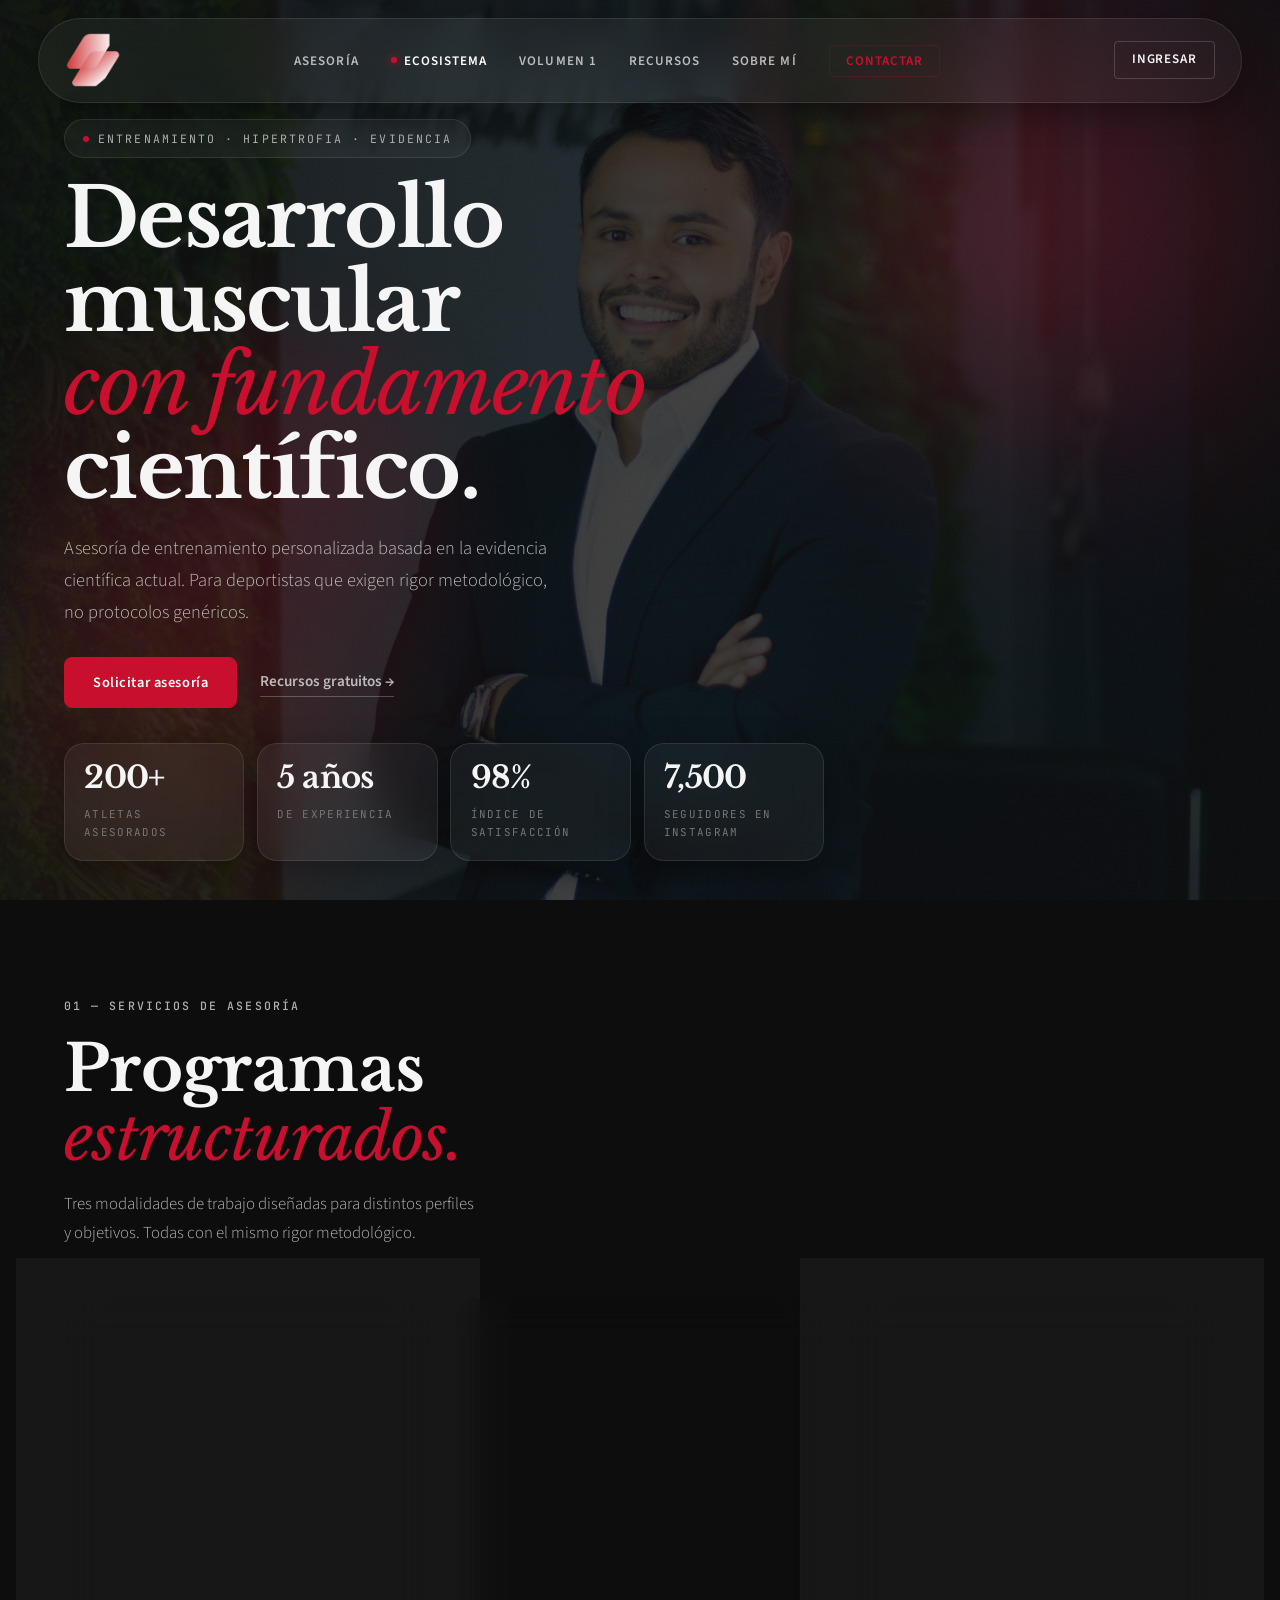
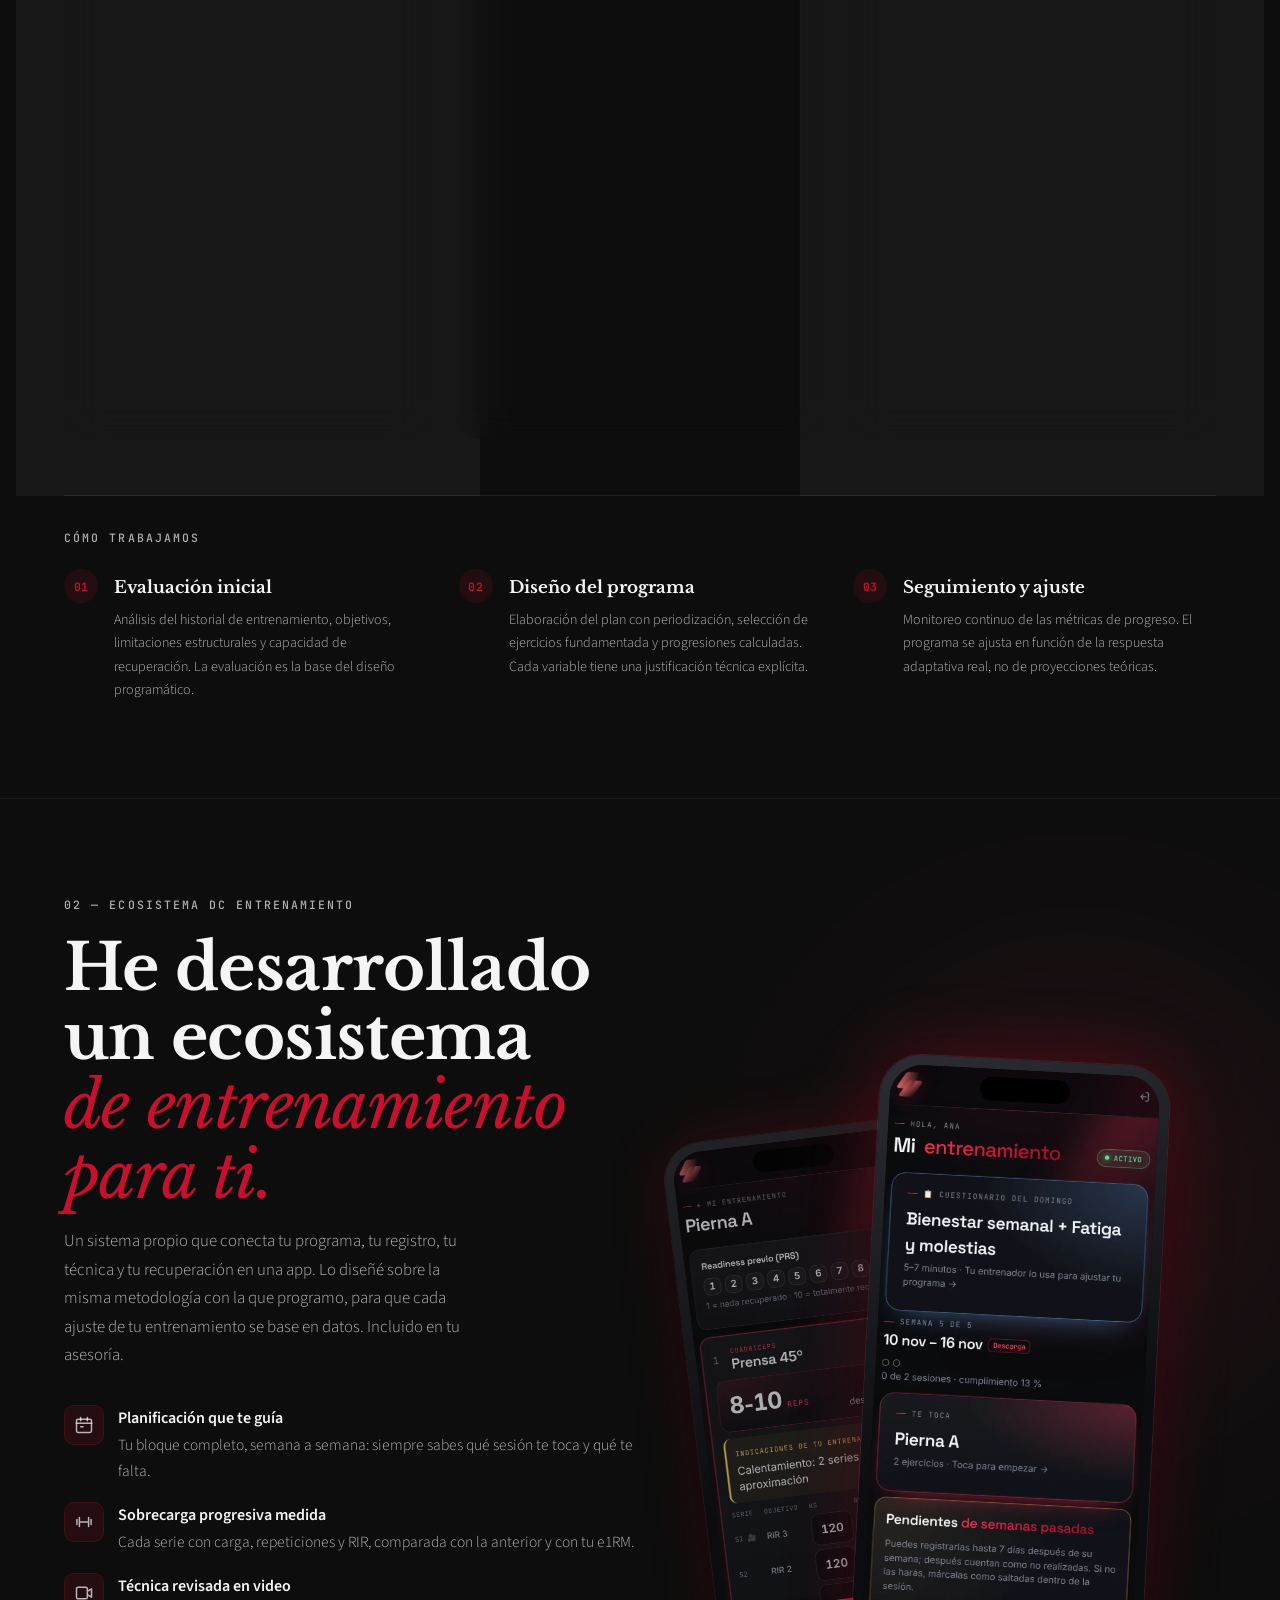
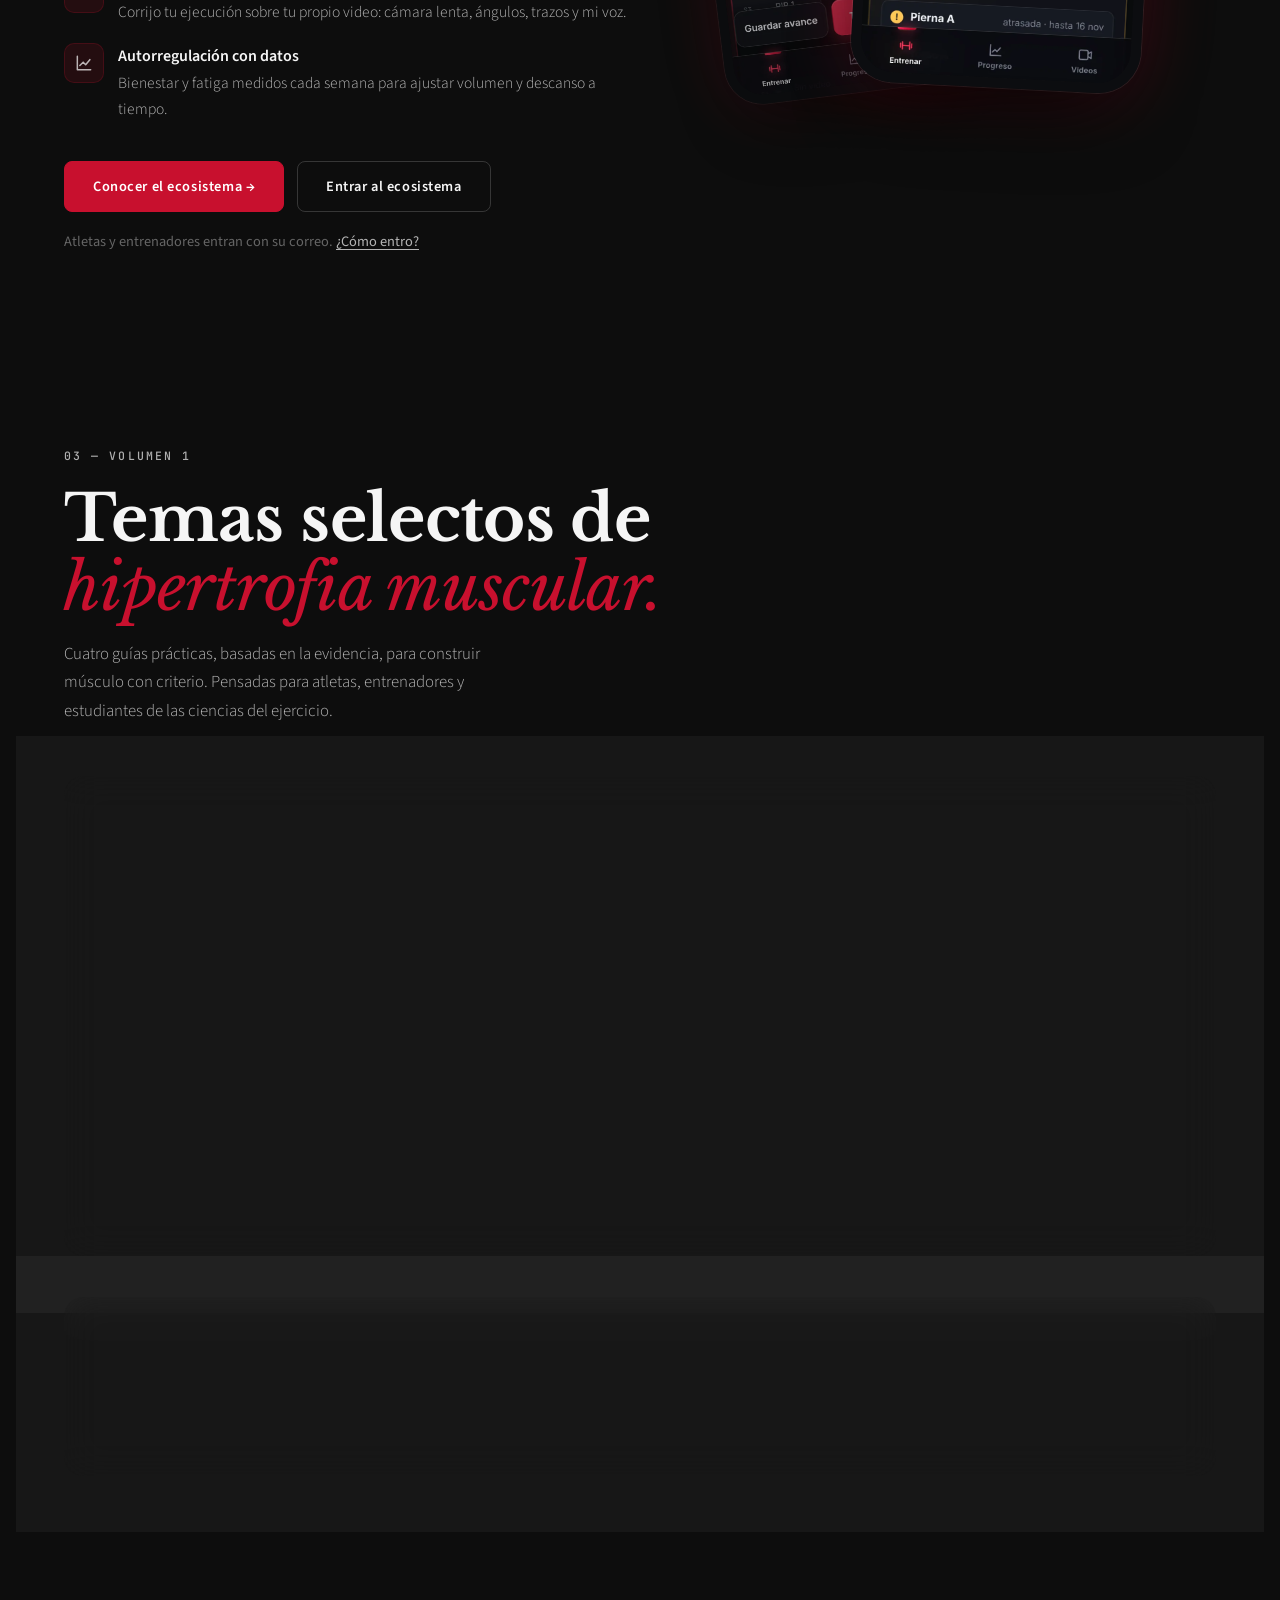
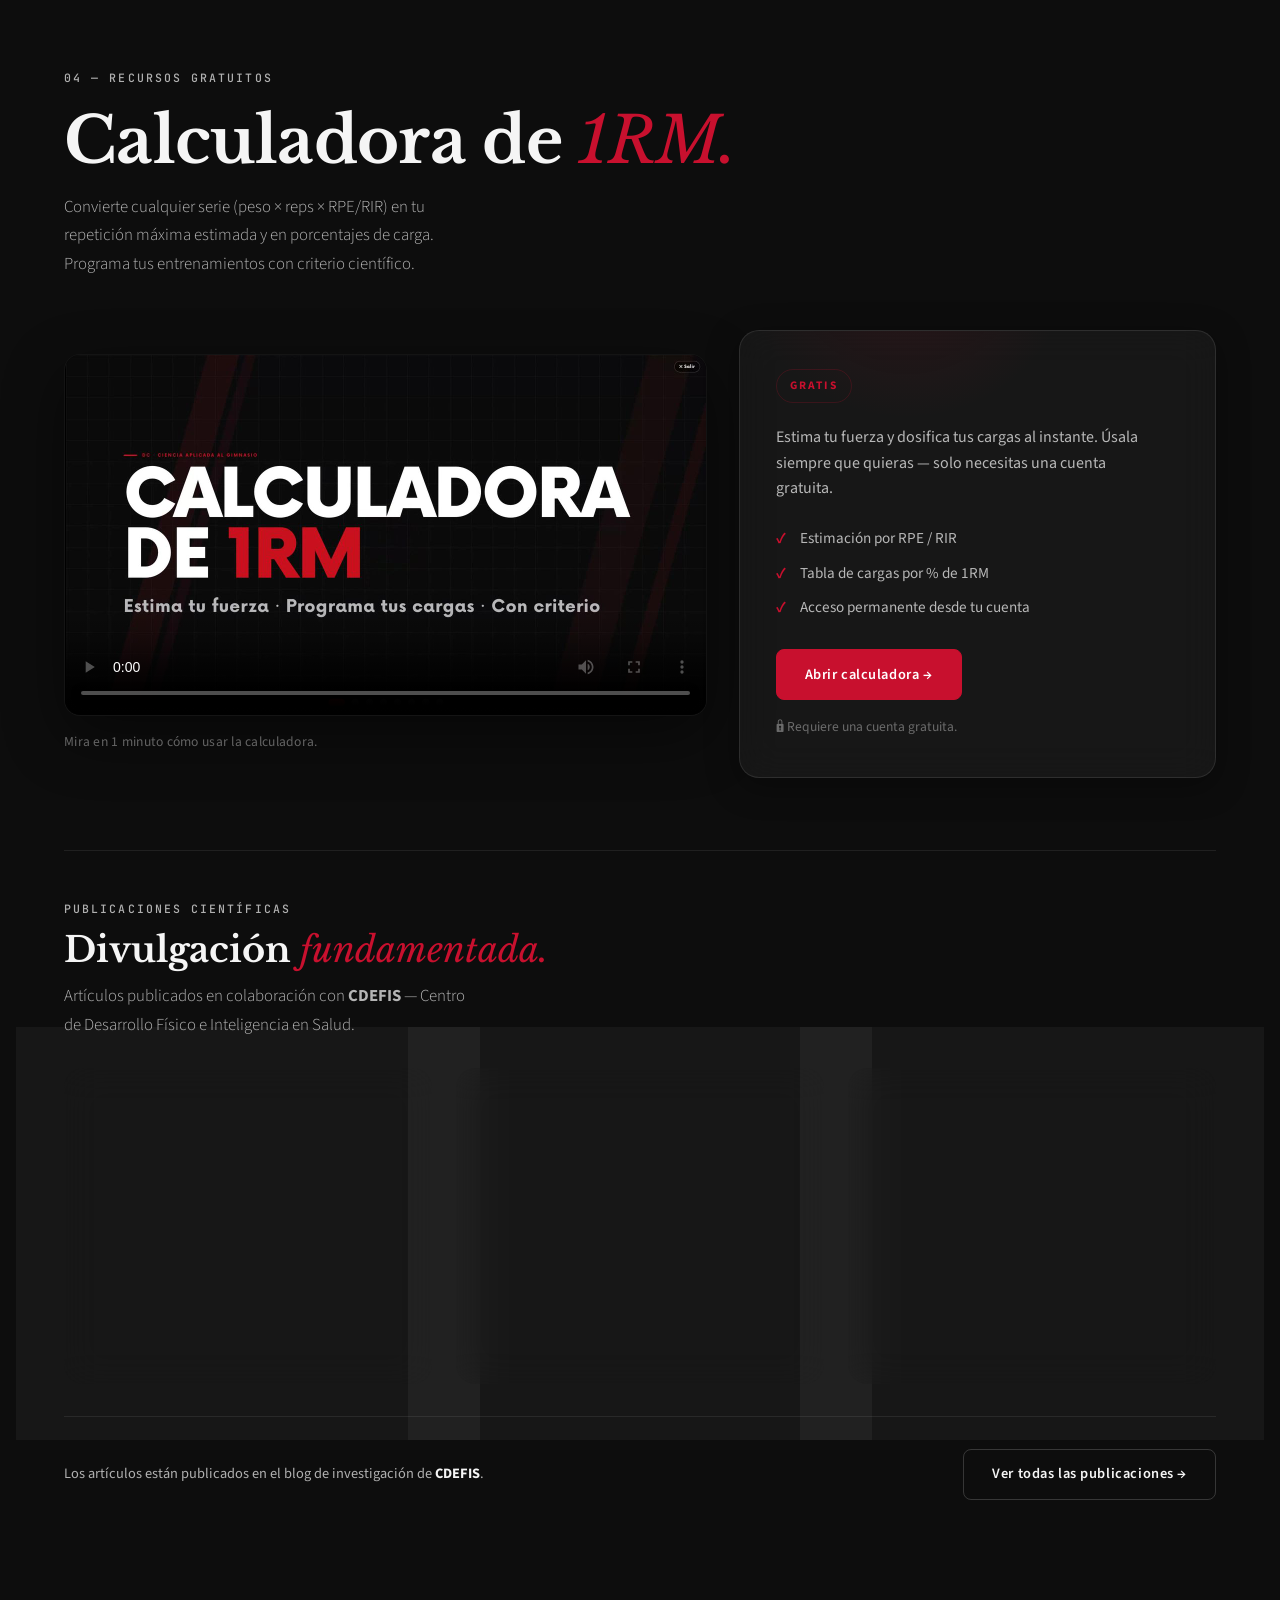
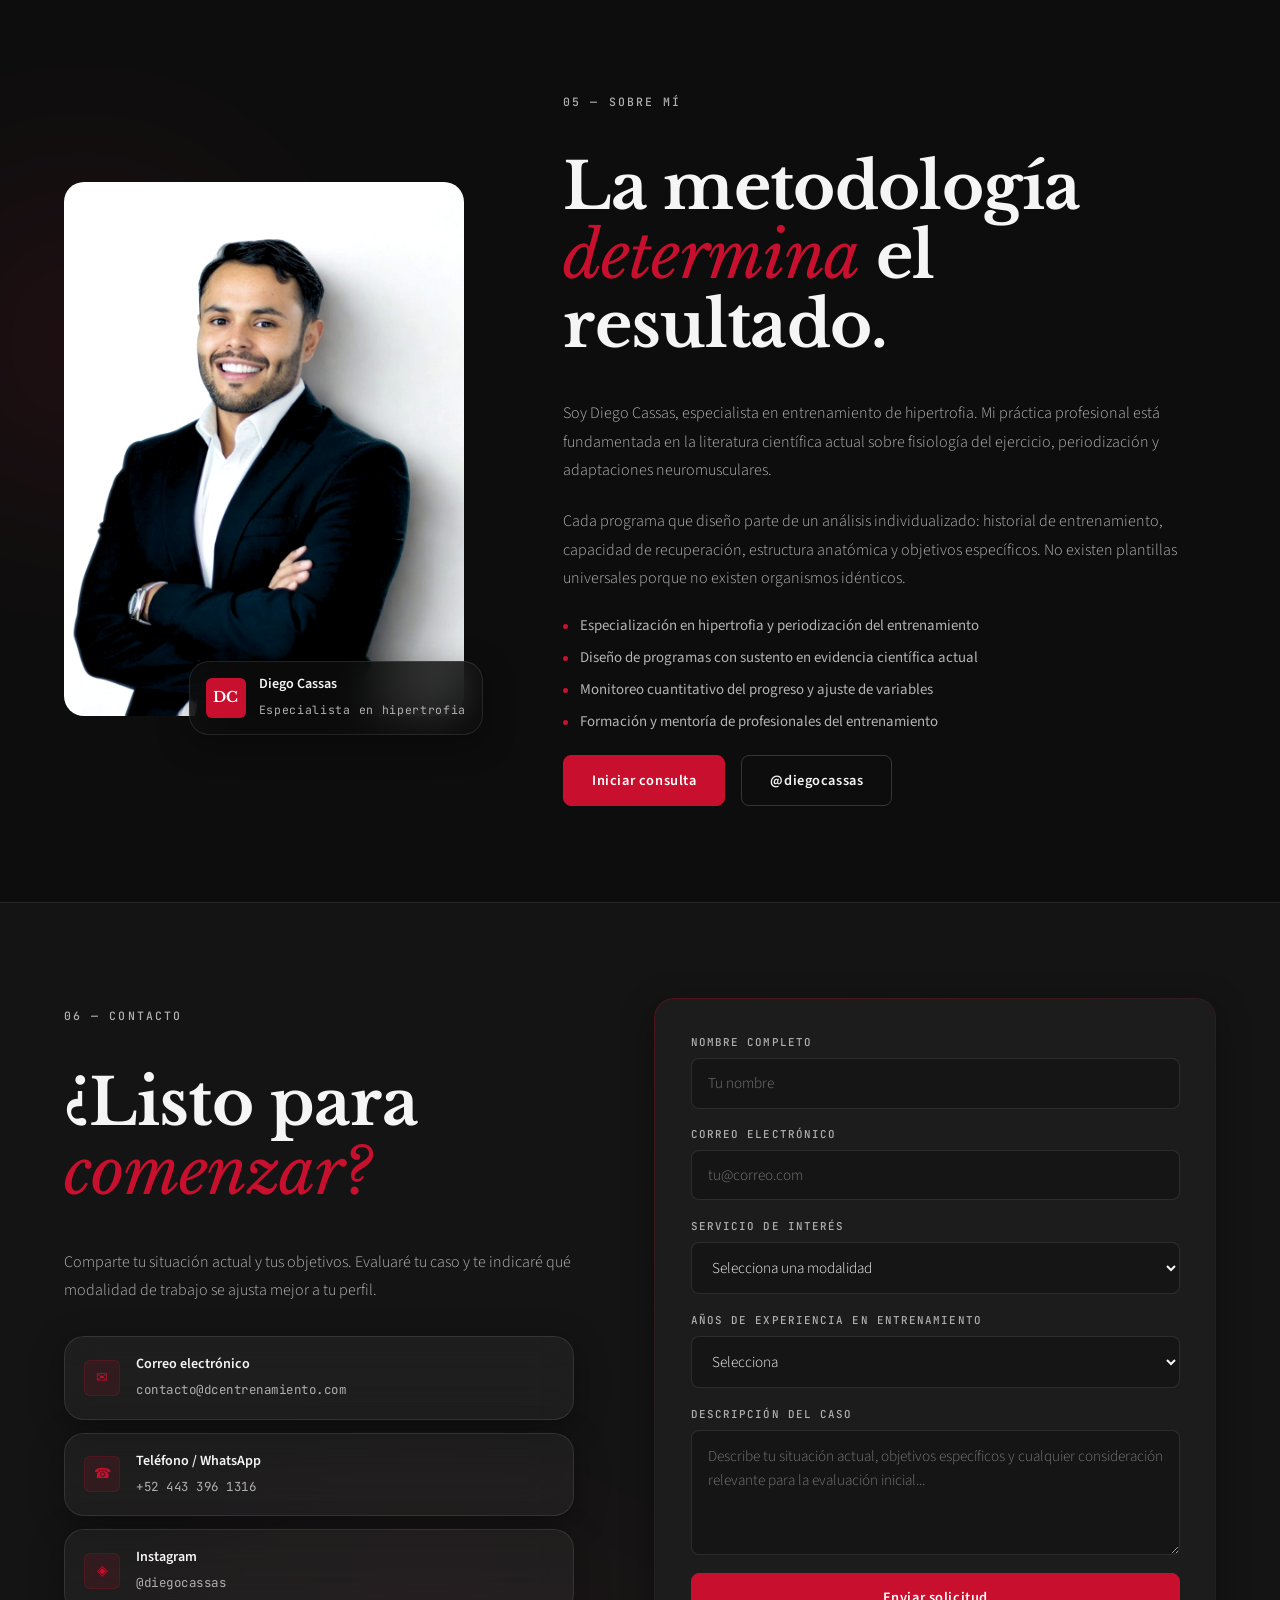
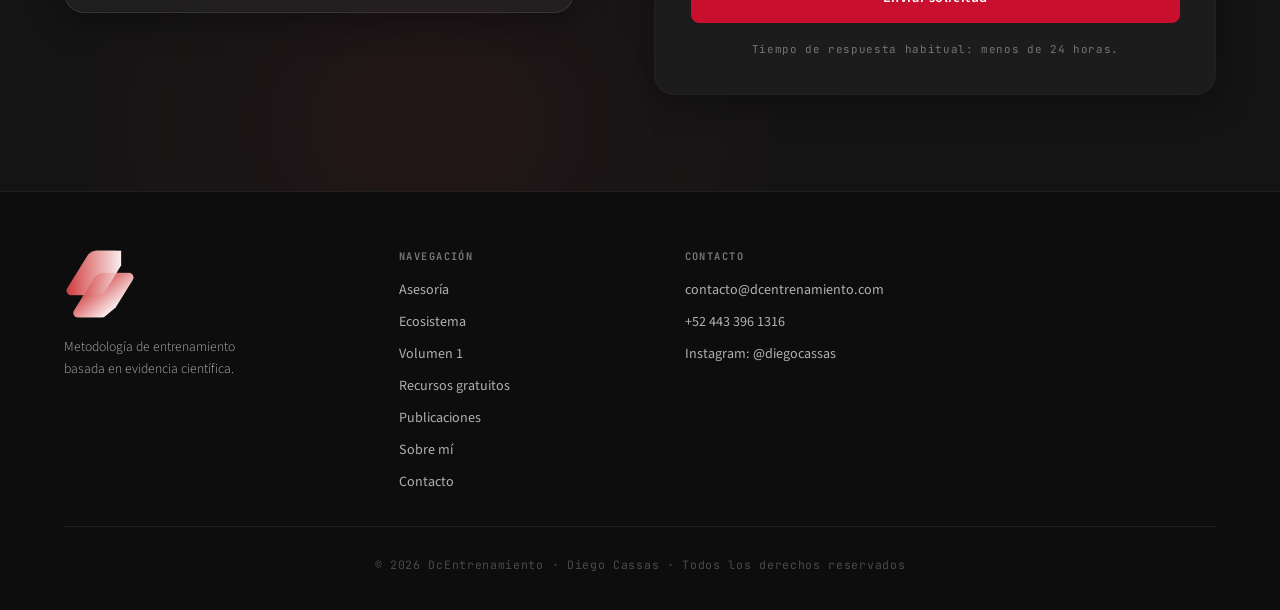
==== commit 556643f3: "Optimización gráfica, fase 2: inicio reorganizado con un solo camino - Nuevo orden: Hero → Asesoría " ====
--- a/index.html
+++ b/index.html
@@ -23,11 +23,11 @@
       <img src="assets/img/logo.png" alt="DcEntrenamiento" class="nav-logo-img" />
     </a>
     <ul class="nav-links" role="list">
-      <li><a href="#sobre" class="nav-link">Sobre mí</a></li>
       <li><a href="#asesoria" class="nav-link">Asesoría</a></li>
       <li><a href="app.html" class="nav-link nav-link--app">Ecosistema</a></li>
-      <li><a href="#recursos" class="nav-link">Recursos</a></li>
-      <li><a href="#blog" class="nav-link">Publicaciones</a></li>
+      <li><a href="#recursos" class="nav-link">Volumen 1</a></li>
+      <li><a href="#herramienta" class="nav-link">Recursos</a></li>
+      <li><a href="#sobre" class="nav-link">Sobre mí</a></li>
       <li><a href="#contacto" class="nav-link nav-link--cta">Contactar</a></li>
     </ul>
     <div class="nav-actions">
@@ -58,11 +58,11 @@
   <div class="nav-mobile" id="nav-mobile" aria-hidden="true" role="dialog" aria-label="Menú móvil">
     <button class="nav-mobile-close" aria-label="Cerrar menú">✕</button>
     <ul role="list">
-      <li><a href="#sobre" class="nav-mobile-link">Sobre mí</a></li>
       <li><a href="#asesoria" class="nav-mobile-link">Asesoría</a></li>
       <li><a href="app.html" class="nav-mobile-link">Ecosistema DC</a></li>
-      <li><a href="#recursos" class="nav-mobile-link">Recursos</a></li>
-      <li><a href="#blog" class="nav-mobile-link">Publicaciones</a></li>
+      <li><a href="#recursos" class="nav-mobile-link">Volumen 1</a></li>
+      <li><a href="#herramienta" class="nav-mobile-link">Recursos gratuitos</a></li>
+      <li><a href="#sobre" class="nav-mobile-link">Sobre mí</a></li>
       <li><a href="#contacto" class="nav-mobile-link nav-mobile-link--cta">Contactar</a></li>
     </ul>
   </div>
@@ -89,89 +89,39 @@
       <p class="hero-sub">Asesoría de entrenamiento personalizada basada en la evidencia científica actual. Para deportistas que exigen rigor metodológico, no protocolos genéricos.</p>
       <div class="hero-actions">
         <a href="#asesoria" class="btn btn--primary">Solicitar asesoría</a>
-        <a href="#herramienta" class="btn btn--ghost">Recurso gratuito</a>
-      </div>
-    </div>
-
-    <div class="hero-float-card glass-panel" aria-hidden="true">
-      <span class="hero-float-icon">✓</span>
-      <div>
-        <strong>200+ atletas</strong>
-        <small>asesorados · 98% satisfacción</small>
-      </div>
-    </div>
-
-    <div class="hero-scroll-hint" aria-hidden="true">
-      <span>Continuar</span>
-      <div class="hero-scroll-line"></div>
-    </div>
-  </section>
-
-  <!-- ─── STATS ─── -->
-  <section class="stats" aria-label="Indicadores">
-    <div class="orb-bg stats-orb" aria-hidden="true"></div>
-    <div class="stats-grid">
-      <div class="stat glass-panel reveal" data-reveal>
-        <span class="stat-icon" aria-hidden="true"><svg viewBox="0 0 24 24" fill="none" stroke="currentColor" stroke-width="1.8" stroke-linecap="round" stroke-linejoin="round"><path d="M17 21v-2a4 4 0 0 0-4-4H5a4 4 0 0 0-4 4v2"/><circle cx="9" cy="7" r="4"/><path d="M23 21v-2a4 4 0 0 0-3-3.87"/><path d="M16 3.13a4 4 0 0 1 0 7.75"/></svg></span>
-        <span class="stat-num" data-count-to="200" data-suffix="+">200+</span>
-        <span class="stat-label">Atletas asesorados</span>
-      </div>
-      <div class="stat glass-panel reveal" data-reveal>
-        <span class="stat-icon" aria-hidden="true"><svg viewBox="0 0 24 24" fill="none" stroke="currentColor" stroke-width="1.8" stroke-linecap="round" stroke-linejoin="round"><circle cx="12" cy="12" r="10"/><path d="M12 6v6l4 2"/></svg></span>
-        <span class="stat-num" data-count-to="5" data-suffix=" años">5 años</span>
-        <span class="stat-label">De experiencia</span>
-      </div>
-      <div class="stat glass-panel reveal" data-reveal>
-        <span class="stat-icon" aria-hidden="true"><svg viewBox="0 0 24 24" fill="none" stroke="currentColor" stroke-width="1.8" stroke-linecap="round" stroke-linejoin="round"><path d="M20 6 9 17l-5-5"/></svg></span>
-        <span class="stat-num" data-count-to="98" data-suffix="%">98%</span>
-        <span class="stat-label">Índice de satisfacción</span>
-      </div>
-      <div class="stat glass-panel reveal" data-reveal>
-        <span class="stat-icon" aria-hidden="true"><svg viewBox="0 0 24 24" fill="none" stroke="currentColor" stroke-width="1.8" stroke-linecap="round" stroke-linejoin="round"><rect x="2" y="2" width="20" height="20" rx="5"/><path d="M16 11.37A4 4 0 1 1 12.63 8 4 4 0 0 1 16 11.37z"/><path d="M17.5 6.5h.01"/></svg></span>
-        <span class="stat-num instagram-followers">—</span>
-        <span class="stat-label">Seguidores en Instagram</span>
-      </div>
-    </div>
-  </section>
-
-  <!-- ─── SOBRE ─── -->
-  <section class="sobre" id="sobre" aria-labelledby="sobre-heading">
-    <div class="orb-bg sobre-orb" aria-hidden="true"></div>
-    <div class="sobre-inner">
-      <div class="sobre-media reveal" data-reveal>
-        <img src="assets/img/diego-1.jpg" alt="Diego Cassas — entrenador especialista en hipertrofia" class="sobre-img" loading="lazy" />
-        <div class="sobre-badge">
-          <div class="sobre-badge-mono">DC</div>
-          <div>
-            <strong>Diego Cassas</strong>
-            <small>Especialista en hipertrofia</small>
-          </div>
-        </div>
-      </div>
-      <div class="sobre-text">
-        <p class="section-kicker reveal" data-reveal>01 — Sobre mí</p>
-        <h2 class="section-heading reveal" data-reveal id="sobre-heading">La metodología<br><em>determina</em> el resultado.</h2>
-        <p class="sobre-body reveal" data-reveal>Soy Diego Cassas, especialista en entrenamiento de hipertrofia. Mi práctica profesional está fundamentada en la literatura científica actual sobre fisiología del ejercicio, periodización y adaptaciones neuromusculares.</p>
-        <p class="sobre-body reveal" data-reveal>Cada programa que diseño parte de un análisis individualizado: historial de entrenamiento, capacidad de recuperación, estructura anatómica y objetivos específicos. No existen plantillas universales porque no existen organismos idénticos.</p>
-        <ul class="sobre-list reveal" data-reveal>
-          <li>Especialización en hipertrofia y periodización del entrenamiento</li>
-          <li>Diseño de programas con sustento en evidencia científica actual</li>
-          <li>Monitoreo cuantitativo del progreso y ajuste de variables</li>
-          <li>Formación y mentoría de profesionales del entrenamiento</li>
-        </ul>
-        <div class="sobre-actions reveal" data-reveal>
-          <a href="#contacto" class="btn btn--primary">Iniciar consulta</a>
-          <a href="https://www.instagram.com/diegocassas/" target="_blank" rel="noopener" class="btn btn--ghost">@diegocassas</a>
-        </div>
-      </div>
-    </div>
+        <a href="#herramienta" class="hero-link">Recursos gratuitos →</a>
+      </div>
+      <div class="stats-grid hero-stats">
+        <div class="stat glass-panel">
+          <span class="stat-icon" aria-hidden="true"><svg viewBox="0 0 24 24" fill="none" stroke="currentColor" stroke-width="1.8" stroke-linecap="round" stroke-linejoin="round"><path d="M17 21v-2a4 4 0 0 0-4-4H5a4 4 0 0 0-4 4v2"/><circle cx="9" cy="7" r="4"/><path d="M23 21v-2a4 4 0 0 0-3-3.87"/><path d="M16 3.13a4 4 0 0 1 0 7.75"/></svg></span>
+          <span class="stat-num" data-count-to="200" data-suffix="+">200+</span>
+          <span class="stat-label">Atletas asesorados</span>
+        </div>
+        <div class="stat glass-panel">
+          <span class="stat-icon" aria-hidden="true"><svg viewBox="0 0 24 24" fill="none" stroke="currentColor" stroke-width="1.8" stroke-linecap="round" stroke-linejoin="round"><circle cx="12" cy="12" r="10"/><path d="M12 6v6l4 2"/></svg></span>
+          <span class="stat-num" data-count-to="5" data-suffix=" años">5 años</span>
+          <span class="stat-label">De experiencia</span>
+        </div>
+        <div class="stat glass-panel">
+          <span class="stat-icon" aria-hidden="true"><svg viewBox="0 0 24 24" fill="none" stroke="currentColor" stroke-width="1.8" stroke-linecap="round" stroke-linejoin="round"><path d="M20 6 9 17l-5-5"/></svg></span>
+          <span class="stat-num" data-count-to="98" data-suffix="%">98%</span>
+          <span class="stat-label">Índice de satisfacción</span>
+        </div>
+        <div class="stat glass-panel">
+          <span class="stat-icon" aria-hidden="true"><svg viewBox="0 0 24 24" fill="none" stroke="currentColor" stroke-width="1.8" stroke-linecap="round" stroke-linejoin="round"><rect x="2" y="2" width="20" height="20" rx="5"/><path d="M16 11.37A4 4 0 1 1 12.63 8 4 4 0 0 1 16 11.37z"/><path d="M17.5 6.5h.01"/></svg></span>
+          <span class="stat-num instagram-followers">—</span>
+          <span class="stat-label">Seguidores en Instagram</span>
+        </div>
+      </div>
+    </div>
+
   </section>
 
   <!-- ─── ASESORÍA ─── -->
   <section class="asesoria" id="asesoria" aria-labelledby="asesoria-heading">
     <div class="asesoria-inner">
       <div class="section-header reveal" data-reveal>
-        <p class="section-kicker">02 — Servicios de asesoría</p>
+        <p class="section-kicker">01 — Servicios de asesoría</p>
         <h2 class="section-heading" id="asesoria-heading">Programas<br><em>estructurados.</em></h2>
         <p class="section-sub">Tres modalidades de trabajo diseñadas para distintos perfiles y objetivos. Todas con el mismo rigor metodológico.</p>
       </div>
@@ -249,36 +199,23 @@
         </article>
 
       </div>
-    </div>
-  </section>
-
-  <!-- ─── PROCESO ─── -->
-  <section class="proceso" aria-labelledby="proceso-heading">
-    <div class="orb-bg proceso-orb" aria-hidden="true"></div>
-    <div class="proceso-inner">
-      <div class="section-header reveal" data-reveal>
-        <p class="section-kicker">03 — Metodología de trabajo</p>
-        <h2 class="section-heading" id="proceso-heading">Un proceso<br><em>estructurado.</em></h2>
-      </div>
-      <p class="swipe-hint" aria-hidden="true">Desliza para ver más →</p>
-      <div class="proceso-steps">
-        <div class="proceso-step reveal" data-reveal>
-          <span class="proceso-num">01</span>
-          <h3>Evaluación inicial</h3>
-          <p>Análisis del historial de entrenamiento, objetivos, limitaciones estructurales y capacidad de recuperación. La evaluación es la base del diseño programático.</p>
-        </div>
-        <div class="proceso-divider" aria-hidden="true"></div>
-        <div class="proceso-step reveal" data-reveal>
-          <span class="proceso-num">02</span>
-          <h3>Diseño del programa</h3>
-          <p>Elaboración del plan con periodización, selección de ejercicios fundamentada y progresiones calculadas. Cada variable tiene una justificación técnica explícita.</p>
-        </div>
-        <div class="proceso-divider" aria-hidden="true"></div>
-        <div class="proceso-step reveal" data-reveal>
-          <span class="proceso-num">03</span>
-          <h3>Seguimiento y ajuste</h3>
-          <p>Monitoreo continuo de las métricas de progreso. El programa se ajusta en función de la respuesta adaptativa real, no de proyecciones teóricas.</p>
-        </div>
+
+      <div class="proceso-strip reveal" data-reveal aria-labelledby="proceso-heading">
+        <h3 class="proceso-strip-title" id="proceso-heading">Cómo trabajamos</h3>
+        <ol class="proceso-list" role="list">
+          <li class="proceso-item">
+            <span class="proceso-num">01</span>
+            <div><h3>Evaluación inicial</h3><p>Análisis del historial de entrenamiento, objetivos, limitaciones estructurales y capacidad de recuperación. La evaluación es la base del diseño programático.</p></div>
+          </li>
+          <li class="proceso-item">
+            <span class="proceso-num">02</span>
+            <div><h3>Diseño del programa</h3><p>Elaboración del plan con periodización, selección de ejercicios fundamentada y progresiones calculadas. Cada variable tiene una justificación técnica explícita.</p></div>
+          </li>
+          <li class="proceso-item">
+            <span class="proceso-num">03</span>
+            <div><h3>Seguimiento y ajuste</h3><p>Monitoreo continuo de las métricas de progreso. El programa se ajusta en función de la respuesta adaptativa real, no de proyecciones teóricas.</p></div>
+          </li>
+        </ol>
       </div>
     </div>
   </section>
@@ -289,7 +226,7 @@
     <div class="dcapp-inner">
       <div class="dcapp-copy">
         <div class="section-header reveal" data-reveal>
-          <p class="section-kicker">04 — Ecosistema DC Entrenamiento</p>
+          <p class="section-kicker">02 — Ecosistema DC Entrenamiento</p>
           <h2 class="section-heading" id="app-heading">He desarrollado un ecosistema<br><em>de entrenamiento para ti.</em></h2>
           <p class="section-sub">Un sistema propio que conecta tu programa, tu registro, tu técnica y tu recuperación en una app. Lo diseñé sobre la misma metodología con la que programo, para que cada ajuste de tu entrenamiento se base en datos. Incluido en tu asesoría.</p>
         </div>
@@ -317,42 +254,20 @@
     <div class="orb-bg volumen-orb" aria-hidden="true"></div>
     <div class="volumen-inner">
       <div class="section-header reveal" data-reveal>
-        <p class="section-kicker">05 — Volumen 1</p>
+        <p class="section-kicker">03 — Volumen 1</p>
         <h2 class="section-heading" id="volumen-heading">Temas selectos de<br><em>hipertrofia muscular.</em></h2>
         <p class="section-sub">Cuatro guías prácticas, basadas en la evidencia, para construir músculo con criterio. Pensadas para atletas, entrenadores y estudiantes de las ciencias del ejercicio.</p>
-      </div>
-
-      <!-- ─── COVERFLOW 3D ─── -->
-      <div class="coverflow" id="coverflow" aria-roledescription="carrusel" aria-label="Portadas del Volumen 1">
-        <button class="coverflow-nav coverflow-prev" type="button" aria-label="Portada anterior">‹</button>
-        <div class="coverflow-viewport">
-          <div class="coverflow-stage" data-coverflow-stage>
-            <figure class="cf-item" data-cf-index="0">
-              <img src="assets/img/covers/vol1-01-division.jpg" alt="Volumen 1, N.º 01 — División del entrenamiento" loading="lazy" />
-              <figcaption><span class="cf-num">N.º 01</span><span class="cf-name">División</span></figcaption>
-            </figure>
-            <figure class="cf-item" data-cf-index="1">
-              <img src="assets/img/covers/vol1-02-volumen.jpg" alt="Volumen 1, N.º 02 — Volumen de entrenamiento" loading="lazy" />
-              <figcaption><span class="cf-num">N.º 02</span><span class="cf-name">Volumen</span></figcaption>
-            </figure>
-            <figure class="cf-item" data-cf-index="2">
-              <img src="assets/img/covers/vol1-03-esfuerzo.jpg" alt="Volumen 1, N.º 03 — Proximidad al fallo" loading="lazy" />
-              <figcaption><span class="cf-num">N.º 03</span><span class="cf-name">Esfuerzo</span></figcaption>
-            </figure>
-            <figure class="cf-item" data-cf-index="3">
-              <img src="assets/img/covers/vol1-04-ejercicios.jpg" alt="Volumen 1, N.º 04 — Selección de ejercicios" loading="lazy" />
-              <figcaption><span class="cf-num">N.º 04</span><span class="cf-name">Ejercicios</span></figcaption>
-            </figure>
-          </div>
-        </div>
-        <button class="coverflow-nav coverflow-next" type="button" aria-label="Portada siguiente">›</button>
-        <div class="coverflow-caption" data-coverflow-caption aria-live="polite"></div>
-        <div class="coverflow-dots" data-coverflow-dots></div>
       </div>
 
       <!-- ─── OFERTA: VOLUMEN 1 COMPLETO ─── -->
       <div class="vol-offer reveal" data-reveal>
         <div class="vol-offer-info">
+          <div class="vol-offer-covers" aria-label="Portadas del Volumen 1">
+            <img src="assets/img/covers/vol1-01-division.jpg" alt="N.º 01 — División del entrenamiento" loading="lazy" width="849" height="1200" />
+            <img src="assets/img/covers/vol1-02-volumen.jpg" alt="N.º 02 — Volumen de entrenamiento" loading="lazy" width="849" height="1200" />
+            <img src="assets/img/covers/vol1-03-esfuerzo.jpg" alt="N.º 03 — Proximidad al fallo" loading="lazy" width="849" height="1200" />
+            <img src="assets/img/covers/vol1-04-ejercicios.jpg" alt="N.º 04 — Selección de ejercicios" loading="lazy" width="849" height="1200" />
+          </div>
           <span class="vol-offer-tag">PAQUETE COMPLETO</span>
           <h3 class="vol-offer-title">Volumen 1 — Las 4 guías</h3>
           <p class="vol-offer-desc">Llévate la colección completa: <strong>División, Volumen, Esfuerzo y Ejercicios</strong>. Todo lo esencial para programar tu hipertrofia con base científica, en un solo paquete.</p>
@@ -403,11 +318,11 @@
     </div>
   </section>
 
-  <!-- ─── HERRAMIENTA GRATUITA ─── -->
+  <!-- ─── RECURSOS GRATUITOS: CALCULADORA + PUBLICACIONES ─── -->
   <section class="tool" id="herramienta" aria-labelledby="tool-heading">
     <div class="tool-inner">
       <div class="section-header reveal" data-reveal>
-        <p class="section-kicker">Herramienta gratuita</p>
+        <p class="section-kicker">04 — Recursos gratuitos</p>
         <h2 class="section-heading" id="tool-heading">Calculadora de <em>1RM.</em></h2>
         <p class="section-sub">Convierte cualquier serie (peso × reps × RPE/RIR) en tu repetición máxima estimada y en porcentajes de carga. Programa tus entrenamientos con criterio científico.</p>
       </div>
@@ -438,15 +353,12 @@
         </div>
       </div>
       </div>
-    </div>
-  </section>
-
-  <!-- ─── BLOG ─── -->
-  <section class="blog" id="blog" aria-labelledby="blog-heading">
-    <div class="blog-inner">
-      <div class="section-header reveal" data-reveal>
-        <p class="section-kicker">06 — Publicaciones científicas</p>
-        <h2 class="section-heading" id="blog-heading">Divulgación<br><em>fundamentada.</em></h2>
+
+      <!-- ─── PUBLICACIONES ─── -->
+      <div class="tool-blog" id="blog" role="region" aria-labelledby="blog-heading">
+      <div class="subsection-header reveal" data-reveal>
+        <p class="section-kicker">Publicaciones científicas</p>
+        <h3 class="subsection-heading" id="blog-heading">Divulgación <em>fundamentada.</em></h3>
         <p class="section-sub">Artículos publicados en colaboración con <strong>CDEFIS</strong> — Centro de Desarrollo Físico e Inteligencia en Salud.</p>
       </div>
       <p class="swipe-hint" aria-hidden="true">Desliza para ver más →</p>
@@ -492,6 +404,40 @@
         <p class="blog-footer-note">Los artículos están publicados en el blog de investigación de <strong>CDEFIS</strong>.</p>
         <a href="https://www.cdefis.edu.mx/investigacion/blog" target="_blank" rel="noopener" class="btn btn--ghost">Ver todas las publicaciones →</a>
       </div>
+      </div>
+    </div>
+  </section>
+
+  <!-- ─── SOBRE ─── -->
+  <section class="sobre" id="sobre" aria-labelledby="sobre-heading">
+    <div class="orb-bg sobre-orb" aria-hidden="true"></div>
+    <div class="sobre-inner">
+      <div class="sobre-media reveal" data-reveal>
+        <img src="assets/img/diego-1.jpg" alt="Diego Cassas — entrenador especialista en hipertrofia" class="sobre-img" loading="lazy" />
+        <div class="sobre-badge">
+          <div class="sobre-badge-mono">DC</div>
+          <div>
+            <strong>Diego Cassas</strong>
+            <small>Especialista en hipertrofia</small>
+          </div>
+        </div>
+      </div>
+      <div class="sobre-text">
+        <p class="section-kicker reveal" data-reveal>05 — Sobre mí</p>
+        <h2 class="section-heading reveal" data-reveal id="sobre-heading">La metodología<br><em>determina</em> el resultado.</h2>
+        <p class="sobre-body reveal" data-reveal>Soy Diego Cassas, especialista en entrenamiento de hipertrofia. Mi práctica profesional está fundamentada en la literatura científica actual sobre fisiología del ejercicio, periodización y adaptaciones neuromusculares.</p>
+        <p class="sobre-body reveal" data-reveal>Cada programa que diseño parte de un análisis individualizado: historial de entrenamiento, capacidad de recuperación, estructura anatómica y objetivos específicos. No existen plantillas universales porque no existen organismos idénticos.</p>
+        <ul class="sobre-list reveal" data-reveal>
+          <li>Especialización en hipertrofia y periodización del entrenamiento</li>
+          <li>Diseño de programas con sustento en evidencia científica actual</li>
+          <li>Monitoreo cuantitativo del progreso y ajuste de variables</li>
+          <li>Formación y mentoría de profesionales del entrenamiento</li>
+        </ul>
+        <div class="sobre-actions reveal" data-reveal>
+          <a href="#contacto" class="btn btn--primary">Iniciar consulta</a>
+          <a href="https://www.instagram.com/diegocassas/" target="_blank" rel="noopener" class="btn btn--ghost">@diegocassas</a>
+        </div>
+      </div>
     </div>
   </section>
 
@@ -500,7 +446,7 @@
     <div class="orb-bg contacto-orb" aria-hidden="true"></div>
     <div class="contacto-inner">
       <div class="contacto-text reveal" data-reveal>
-        <p class="section-kicker">07 — Contacto</p>
+        <p class="section-kicker">06 — Contacto</p>
         <h2 class="section-heading" id="contacto-heading">¿Listo para<br><em>comenzar?</em></h2>
         <p class="contacto-sub">Comparte tu situación actual y tus objetivos. Evaluaré tu caso y te indicaré qué modalidad de trabajo se ajusta mejor a tu perfil.</p>
         <div class="contacto-channels">
@@ -571,6 +517,9 @@
     </div>
   </section>
 
+  <!-- ─── BOTÓN FIJO EN CELULAR ─── -->
+  <a href="#asesoria" class="sticky-cta" data-sticky-cta aria-hidden="true" tabindex="-1">Solicitar asesoría →</a>
+
   <!-- ─── FOOTER ─── -->
   <footer class="footer" role="contentinfo">
     <div class="footer-inner">
@@ -580,11 +529,12 @@
       </div>
       <nav class="footer-nav" aria-label="Navegación pie de página">
         <strong>Navegación</strong>
-        <a href="#sobre">Sobre mí</a>
         <a href="#asesoria">Asesoría</a>
         <a href="app.html">Ecosistema</a>
-        <a href="#recursos">Recursos</a>
+        <a href="#recursos">Volumen 1</a>
+        <a href="#herramienta">Recursos gratuitos</a>
         <a href="#blog">Publicaciones</a>
+        <a href="#sobre">Sobre mí</a>
         <a href="#contacto">Contacto</a>
       </nav>
       <div class="footer-contact">
--- a/styles.css
+++ b/styles.css
@@ -324,38 +324,9 @@
   opacity: 0; transform: translateY(18px);
 }
 .hero-actions { display: flex; gap: 1rem; flex-wrap: wrap; opacity: 0; transform: translateY(18px); }
-.hero-scroll-hint {
-  position: absolute; bottom: 2.5rem; left: 5vw; z-index: 3;
-  display: flex; align-items: center; gap: 0.8rem;
-  font-family: 'JetBrains Mono', monospace; font-size: 0.65rem; letter-spacing: 0.14em; color: var(--gris);
-}
-.hero-scroll-line { width: 44px; height: 1px; background: currentColor; transform-origin: left; animation: scrollLine 2.2s ease-in-out infinite; }
-@keyframes scrollLine { 0%,100%{transform:scaleX(0.3);opacity:0.4;} 50%{transform:scaleX(1);opacity:0.9;} }
-
-.hero-float-card {
-  position: absolute; z-index: 3;
-  right: 5vw; bottom: 6.5rem;
-  display: flex; align-items: center; gap: 0.85rem;
-  padding: 1rem 1.4rem;
-  animation: floatY 5s ease-in-out infinite;
-}
-.hero-float-icon {
-  display: flex; align-items: center; justify-content: center;
-  width: 34px; height: 34px; flex-shrink: 0;
-  border-radius: 50%;
-  background: var(--rojo-suave); color: var(--rojo);
-  font-weight: 700; font-size: 0.95rem;
-}
-.hero-float-card strong { display: block; font-family: 'Source Sans 3', sans-serif; font-size: 0.92rem; color: var(--ink); }
-.hero-float-card small { display: block; font-size: 0.74rem; color: var(--ink-mute); margin-top: 0.15rem; }
-@media (max-width: 900px) { .hero-float-card { display: none; } }
+
 
 /* ─── STATS ─── */
-.stats {
-  position: relative; overflow: clip;
-  padding: 5.5rem 5vw;
-}
-.stats-orb { top: 10%; left: 50%; transform: translateX(-50%); width: 700px; height: 300px; background: radial-gradient(ellipse, var(--orb-rojo) 0%, transparent 70%); opacity: 0.5; }
 .stats-grid {
   position: relative; z-index: 2;
   display: grid; grid-template-columns: repeat(4,1fr); gap: 1.25rem;
@@ -490,23 +461,6 @@
 }
 
 /* ─── PROCESO ─── */
-.proceso { padding: 7rem 5vw; border-top: 1px solid var(--line); position: relative; overflow: clip; }
-.proceso-inner { position: relative; z-index: 2; max-width: 1280px; margin: 0 auto; }
-.proceso-orb { bottom: -10%; right: 5%; width: 500px; height: 500px; background: radial-gradient(circle, var(--orb-ambar) 0%, transparent 70%); opacity: 0.5; }
-.proceso-steps {
-  display: grid; grid-template-columns: 1fr 40px 1fr 40px 1fr;
-  gap: 0; align-items: start; margin-top: 3.5rem;
-}
-.proceso-step {
-  background: var(--glass-bg);
-  backdrop-filter: blur(var(--glass-blur));
-  -webkit-backdrop-filter: blur(var(--glass-blur));
-  border: 1px solid var(--glass-border); border-radius: var(--radius-lg);
-  box-shadow: var(--glass-shadow);
-  padding: 2rem;
-  transition: transform 0.35s var(--ease-out), border-color 0.35s, box-shadow 0.35s;
-}
-.proceso-step:hover { transform: translateY(-5px); border-color: var(--line-rojo); box-shadow: var(--glass-shadow), var(--glow-rojo); }
 .proceso-num {
   font-family: 'JetBrains Mono', monospace; font-size: 0.72rem; font-weight: 600;
   color: var(--rojo); letter-spacing: 0.04em;
@@ -515,15 +469,6 @@
   background: var(--rojo-suave);
   margin-bottom: 1rem;
 }
-.proceso-step h3 {
-  font-family: 'Libre Baskerville', serif; font-size: 1.15rem; font-weight: 700;
-  margin-bottom: 0.7rem;
-}
-.proceso-step p { color: var(--ink-soft); font-size: 0.88rem; line-height: 1.7; font-weight: 300; }
-.proceso-divider { display: flex; align-items: flex-start; padding-top: 2.8rem; justify-content: center; }
-.proceso-divider::after {
-  content: '→'; font-size: 1.4rem; color: var(--rojo); opacity: 0.6;
-}
 
 /* ─── RECURSOS ─── */
 .recursos { padding: 7rem 5vw; background: var(--negro-2); }
@@ -557,8 +502,6 @@
 .resource-desc { color: var(--ink-soft); font-size: 0.87rem; line-height: 1.68; font-weight: 300; flex: 1; }
 
 /* ─── BLOG ─── */
-.blog { padding: 7rem 5vw; }
-.blog-inner { max-width: 1280px; margin: 0 auto; }
 .blog-grid { display: grid; grid-template-columns: repeat(3,1fr); gap: 1.5rem; margin-top: 0; perspective: 1400px; }
 
 .blog-card {
@@ -706,8 +649,6 @@
   .sobre-inner { grid-template-columns: 1fr; gap: 3rem; }
   .sobre-media { max-width: 420px; }
   .sobre-badge { right: 0; }
-  .proceso-steps { grid-template-columns: 1fr; }
-  .proceso-divider { display: none; }
   .contacto-inner { grid-template-columns: 1fr; gap: 3rem; }
   .resource-card { grid-template-columns: 160px 1fr; }
 }
@@ -872,55 +813,16 @@
 }
 
 /* ═══════════════════════════════════════════
-   VOLUMEN 1 — venta de e-books (coverflow + oferta + lead)
+   VOLUMEN 1 — venta de e-books (oferta + lead)
    ═══════════════════════════════════════════ */
 .volumen { padding: 7rem 5vw; position: relative; overflow: clip; }
 .volumen-inner { position: relative; z-index: 2; max-width: 1200px; margin: 0 auto; }
 .volumen-orb { top: 5%; right: -8%; width: 560px; height: 560px; background: radial-gradient(circle, var(--orb-rojo) 0%, transparent 70%); opacity: 0.4; }
 
 /* ─── Coverflow 3D ─── */
-.coverflow { position: relative; margin: 3.5rem 0 4rem; }
-.coverflow-viewport {
-  position: relative; width: 100%; height: 470px;
-  perspective: 1700px; overflow: hidden;
-}
-.coverflow-stage { position: absolute; inset: 0; transform-style: preserve-3d; }
-.cf-item {
-  position: absolute; top: 50%; left: 50%;
-  width: 300px; height: 424px; margin: -212px 0 0 -150px;
-  transition: transform 0.55s var(--ease-out), opacity 0.55s var(--ease-out);
-  cursor: pointer; will-change: transform, opacity;
-}
-.cf-item img {
-  width: 100%; height: 100%; object-fit: cover; border-radius: 12px;
-  box-shadow: 0 30px 60px rgba(0,0,0,0.6); border: 1px solid rgba(255,255,255,0.06);
-  pointer-events: none;
-}
 /* El figcaption interno se ocultaba/recortaba: usamos un caption externo. */
-.cf-item figcaption { display: none; }
-.coverflow-caption {
-  display: flex; flex-direction: column; gap: 0.15rem; align-items: center; justify-content: center;
-  text-align: center; min-height: 3rem; margin-top: 1.4rem;
-}
-.cf-num { font-family: 'JetBrains Mono', monospace; font-size: 0.72rem; letter-spacing: 0.16em; color: var(--rojo); }
-.cf-name { font-family: 'Libre Baskerville', serif; font-size: 1.25rem; color: var(--ink); }
-
-.coverflow-nav {
-  position: absolute; top: 235px; transform: translateY(-50%); z-index: 5;
-  width: 48px; height: 48px; border-radius: 50%;
-  background: var(--glass-bg-strong); border: 1px solid var(--glass-border); color: var(--ink);
-  font-size: 1.6rem; line-height: 1; display: flex; align-items: center; justify-content: center;
-  transition: border-color 0.2s, color 0.2s, transform 0.2s;
-  backdrop-filter: blur(var(--glass-blur)); -webkit-backdrop-filter: blur(var(--glass-blur));
-  box-shadow: var(--glass-shadow);
-}
-.coverflow-prev { left: 0; }
-.coverflow-next { right: 0; }
-.coverflow-nav:hover { border-color: var(--rojo); color: var(--rojo); transform: translateY(-50%) scale(1.08); }
-
-.coverflow-dots { display: flex; justify-content: center; gap: 0.5rem; margin-top: 1.5rem; }
-.cf-dot { width: 8px; height: 8px; border-radius: 50%; background: var(--gris-medio); border: none; cursor: pointer; transition: background 0.25s, width 0.25s; padding: 0; }
-.cf-dot.is-active { background: var(--rojo); width: 22px; border-radius: 4px; }
+
+
 
 /* ─── Oferta paquete ─── */
 .vol-offer {
@@ -1077,9 +979,6 @@
   .vol-lead-form { flex-direction: column; margin: 0 auto; }
 }
 @media (max-width: 600px) {
-  .coverflow-viewport { height: 390px; }
-  .cf-item { width: 230px; height: 325px; margin: -162px 0 0 -115px; }
-  .coverflow-nav { top: 195px; }
 }
 
 /* ─── HERRAMIENTA GRATUITA (Calculadora 1RM) ─── */
@@ -1143,7 +1042,6 @@
 }
 
 /* ─── PROCESO: CTA ─── */
-.proceso-cta { display: flex; justify-content: center; margin-top: 3.5rem; position: relative; z-index: 1; }
 
 /* ─── ENTREVISTA INICIAL ─── */
 .entrevista { padding: 7rem 5vw; border-top: 1px solid var(--line); position: relative; overflow: clip; }
@@ -1472,7 +1370,7 @@
 
 /* ─── Ritmo vertical: menos aire en celular, igual de amplio en computadora ─── */
 :root { --section-y: clamp(3.75rem, 8vw, 6rem); }
-.sobre, .asesoria, .proceso, .volumen, .tool, .blog, .contacto, .dcapp, .dcapp-section {
+.sobre, .asesoria, .volumen, .tool, .contacto, .dcapp, .dcapp-section {
   padding-top: var(--section-y); padding-bottom: var(--section-y);
 }
 .section-header { margin-bottom: clamp(2rem, 4vw, 3.25rem); }
@@ -1481,7 +1379,6 @@
 .section-heading + p, .section-heading + .section-sub { margin-top: 1.1rem; }
 
 /* ─── Indicadores: franja compacta ─── */
-.stats { padding: clamp(1.5rem, 4vw, 3.5rem) 5vw; }
 .stat { padding: 1.6rem 1.4rem; gap: 0.8rem; }
 
 /* ─── Calculadora: alineada como el resto, video y tarjeta lado a lado ─── */
@@ -1522,8 +1419,8 @@
   .stat-num { font-size: clamp(1rem, 5vw, 1.35rem); margin-bottom: 0.15rem; white-space: nowrap; }
   .stat-label { font-size: 0.52rem; letter-spacing: 0.06em; line-height: 1.35; }
 
-  /* Carruseles deslizables: planes, proceso, publicaciones y tarjetas de la app */
-  .services-grid, .proceso-steps, .blog-grid, .dcapp-grid, .dcapp-steps, .dcapp-loop {
+  /* Carruseles deslizables: planes, publicaciones y tarjetas de la app */
+  .services-grid, .blog-grid, .dcapp-grid, .dcapp-steps, .dcapp-loop {
     display: grid; grid-template-columns: none;
     grid-auto-flow: column; grid-auto-columns: 84%;
     gap: 0.9rem; align-items: stretch;
@@ -1532,13 +1429,11 @@
     margin-inline: -5vw; padding: 0.25rem 5vw 1rem;
     scrollbar-width: none; perspective: none;
   }
-  .services-grid::-webkit-scrollbar, .proceso-steps::-webkit-scrollbar, .blog-grid::-webkit-scrollbar,
+  .services-grid::-webkit-scrollbar, .blog-grid::-webkit-scrollbar,
   .dcapp-grid::-webkit-scrollbar, .dcapp-steps::-webkit-scrollbar, .dcapp-loop::-webkit-scrollbar { display: none; }
-  .services-grid > *, .proceso-steps > *, .blog-grid > *, .dcapp-grid > *, .dcapp-steps > *, .dcapp-loop > * {
+  .services-grid > *, .blog-grid > *, .dcapp-grid > *, .dcapp-steps > *, .dcapp-loop > * {
     scroll-snap-align: start; grid-column: auto !important; max-width: none !important; margin-bottom: 0 !important;
   }
-  .proceso-steps { margin-top: 2rem; }
-  .proceso-divider { display: none; }
   .dcapp-loop li::after { display: none !important; }
 
   .swipe-hint { display: block; }
@@ -1553,16 +1448,9 @@
   .dcapp-visual > .dcapp-phone:not(.dcapp-phone--back) { transform: translateX(14%) rotate(3deg); }
 }
 
-/* ─── Volumen 1: carrusel de portadas y presentación gratis más compactos ─── */
-.coverflow { margin: 2rem 0 2.5rem; }
-.coverflow-viewport { height: 400px; }
-.cf-item { width: 250px; height: 354px; margin: -177px 0 0 -125px; }
+/* ─── Volumen 1: presentación gratis más compacta ─── */
 
 @media (max-width: 768px) {
-  .coverflow-viewport { height: 320px; }
-  .cf-item { width: 196px; height: 277px; margin: -138px 0 0 -98px; }
-  .coverflow-nav { top: 160px; }
-  .coverflow { margin: 1.25rem 0 1.75rem; }
 
   .vol-lead { grid-template-columns: 88px minmax(0, 1fr); gap: 1.1rem 1.2rem; text-align: left; padding: 1.4rem; align-items: start; }
   .vol-lead-cover { max-width: none; margin: 0; }
@@ -1579,3 +1467,144 @@
   .footer-inner { grid-template-columns: 1fr 1fr; gap: 1.75rem 1.25rem; }
   .footer-inner > :first-child { grid-column: 1 / -1; }
 }
+
+/* ═══════════════════════════════════════════
+   OPTIMIZACIÓN GRÁFICA — Fase 2
+   Inicio reorganizado: indicadores en el hero, proceso dentro de
+   Asesoría, Volumen 1 en una sola oferta, recursos gratuitos juntos
+   y botón fijo de asesoría en celular.
+   ═══════════════════════════════════════════ */
+
+/* ─── Hero: un botón principal + enlace secundario + indicadores ─── */
+.hero-actions { align-items: center; gap: 1.4rem; }
+.hero-link {
+  font-weight: 600; font-size: 0.95rem; color: var(--ink-soft);
+  border-bottom: 1px solid rgba(245,245,245,0.25); padding-bottom: 2px;
+  transition: color 0.2s, border-color 0.2s;
+}
+.hero-link:hover { color: var(--ink); border-color: var(--rojo); }
+.hero-content { padding-bottom: 3rem; }
+.hero-stats { margin-top: clamp(2.5rem, 6vh, 4rem); max-width: 760px; gap: 0.8rem; }
+.hero-stats .stat { padding: 1.1rem 1.2rem; gap: 0.5rem; }
+.hero-stats .stat-icon { display: none; }
+.hero-stats .stat-num { font-size: clamp(1.4rem, 2.4vw, 2rem); }
+
+/* ─── Proceso como franja dentro de Asesoría ─── */
+.proceso-strip { margin-top: clamp(2.5rem, 5vw, 3.5rem); padding-top: 2rem; border-top: 1px solid var(--line); }
+.proceso-strip-title {
+  font-family: 'JetBrains Mono', monospace; font-size: 0.72rem; font-weight: 500;
+  letter-spacing: 0.18em; text-transform: uppercase; color: var(--gris-claro); margin-bottom: 1.4rem;
+}
+.proceso-list { display: grid; grid-template-columns: repeat(3, minmax(0, 1fr)); gap: 2rem; list-style: none; padding: 0; margin: 0; }
+.proceso-item { display: grid; grid-template-columns: 34px minmax(0, 1fr); gap: 1rem; align-items: start; }
+.proceso-item .proceso-num { margin: 0; }
+.proceso-item h3 { font-family: 'Libre Baskerville', serif; font-size: 1.05rem; font-weight: 700; margin: 0.3rem 0 0.45rem; }
+.proceso-item p { color: var(--ink-soft); font-size: 0.88rem; line-height: 1.65; font-weight: 300; }
+
+/* ─── Volumen 1: portadas dentro de la tarjeta de compra ─── */
+.vol-offer-covers { display: flex; gap: 0.7rem; margin-bottom: 1.6rem; }
+.vol-offer-covers img {
+  width: 76px; aspect-ratio: 849 / 1200; height: auto; object-fit: cover; border-radius: 6px;
+  border: 1px solid rgba(255,255,255,0.08); box-shadow: 0 12px 26px rgba(0,0,0,0.55);
+  transition: transform 0.3s var(--ease-out);
+}
+.vol-offer-covers img:hover { transform: translateY(-4px); }
+.vol-offer-title { margin-top: 0.8rem; }
+
+/* Presentación gratis: franja secundaria (texto a la izquierda, formulario a la derecha) */
+.vol-lead { grid-template-columns: 74px minmax(0, 1fr); gap: 1.5rem; padding: 1.4rem 1.8rem; }
+.vol-lead-body { display: grid; grid-template-columns: minmax(0, 1fr) minmax(260px, 380px); column-gap: 2rem; align-items: center; }
+.vol-lead-body > :not(.vol-lead-form):not(.vol-lead-msg):not(.vol-lead-privacy) { grid-column: 1; }
+.vol-lead-form, .vol-lead-msg, .vol-lead-privacy { grid-column: 2; }
+.vol-lead-form { grid-row: 1 / span 3; align-self: center; max-width: none; }
+.vol-lead-title { font-size: 1.2rem; margin-bottom: 0.3rem; }
+.vol-lead-desc { margin-bottom: 0; font-size: 0.86rem; }
+.vol-lead-privacy { margin-top: 0.4rem; }
+
+/* ─── Recursos gratuitos: publicaciones dentro de la misma sección ─── */
+.tool-blog { margin-top: clamp(3rem, 6vw, 4.5rem); padding-top: clamp(2rem, 4vw, 3rem); border-top: 1px solid var(--line); }
+.subsection-header { margin-bottom: 1.8rem; }
+.subsection-header .section-kicker { margin-bottom: 0.8rem; }
+.subsection-heading { font-family: 'Libre Baskerville', serif; font-size: clamp(1.6rem, 3vw, 2.2rem); font-weight: 700; line-height: 1.15; }
+.subsection-heading em { font-style: italic; font-weight: 400; color: var(--rojo); }
+.subsection-header .section-sub { margin-top: 0.7rem; }
+.blog-footer { margin-top: 2rem; }
+
+/* ─── Sobre mí: foto más contenida ─── */
+.sobre-inner { grid-template-columns: minmax(0, 0.8fr) minmax(0, 1.2fr); gap: 4rem; }
+.sobre-media { max-width: 400px; }
+
+/* ─── Botón fijo "Solicitar asesoría" (solo celular) ─── */
+.sticky-cta { display: none; }
+
+@media (max-width: 900px) {
+  .proceso-list { grid-template-columns: minmax(0, 1fr); gap: 1.2rem; }
+  .vol-lead-body { grid-template-columns: minmax(0, 1fr); }
+  .vol-lead-form, .vol-lead-msg, .vol-lead-privacy { grid-column: 1; }
+  .vol-lead-form { grid-row: auto; margin-top: 1rem; }
+  .sobre-inner { grid-template-columns: minmax(0, 1fr); gap: 2.5rem; }
+}
+
+@media (max-width: 768px) {
+  .hero-content { padding-top: 6.5rem; padding-bottom: 2rem; }
+  .hero-actions { flex-direction: row; }
+  .hero-actions .btn { width: auto; }
+  .hero-stats { grid-template-columns: repeat(4, minmax(0, 1fr)); gap: 0.45rem; margin-top: 2rem; }
+  .hero-stats .stat { padding: 0.8rem 0.3rem; }
+  .vol-offer-covers { gap: 0.5rem; margin-bottom: 1.2rem; }
+  .vol-offer-covers img { width: calc((100% - 1.5rem) / 4); }
+  .vol-lead { grid-template-columns: 64px minmax(0, 1fr); }
+
+  .sticky-cta {
+    display: flex; align-items: center; justify-content: center;
+    position: fixed; left: 1rem; right: 1rem; bottom: calc(1rem + env(safe-area-inset-bottom));
+    z-index: 90; padding: 0.95rem 1.2rem; border-radius: 12px;
+    background: var(--rojo); color: #fff; font-weight: 700; font-size: 0.98rem; letter-spacing: 0.01em;
+    box-shadow: 0 14px 34px rgba(0,0,0,0.55), 0 0 0 1px rgba(255,255,255,0.08);
+    opacity: 0; transform: translateY(140%); pointer-events: none;
+    transition: opacity 0.3s var(--ease-out), transform 0.35s var(--ease-out);
+  }
+  .sticky-cta.is-visible { opacity: 1; transform: none; pointer-events: auto; }
+  .footer { padding-bottom: 6rem; }
+}
+
+/* ─── Fase 2: ajustes finos ─── */
+/* En computadora, los indicadores entran en la primera pantalla */
+.hero-content { padding-top: 7rem; padding-bottom: 2rem; }
+.hero-kicker { margin-bottom: 1.2rem; }
+.hero-title { font-size: clamp(3rem, 6.4vw, 5.6rem); margin-bottom: 1.3rem; }
+.hero-sub { margin-bottom: 1.8rem; }
+.hero-stats { margin-top: 2.2rem; }
+
+@media (max-width: 768px) {
+  /* "Cómo trabajamos" también se desliza */
+  .proceso-list {
+    grid-template-columns: none; grid-auto-flow: column; grid-auto-columns: 80%;
+    gap: 0.9rem; overflow-x: auto; scroll-snap-type: x mandatory; scroll-padding-inline: 5vw;
+    margin-inline: -5vw; padding: 0.25rem 5vw 0.5rem; scrollbar-width: none;
+  }
+  .proceso-list::-webkit-scrollbar { display: none; }
+  .proceso-item {
+    scroll-snap-align: start; padding: 1.1rem; border-radius: var(--radius-lg);
+    border: 1px solid var(--glass-border); background: var(--glass-bg);
+  }
+
+  /* Ecosistema en el inicio: versión corta (el detalle está en la página de la app) */
+  .dcapp .dcapp-points span:not(.dcapp-ico) { display: none; }
+  .dcapp .dcapp-points li { align-items: center; }
+  .dcapp .dcapp-visual { min-height: 330px; }
+  .dcapp .dcapp-phone { width: min(190px, 48vw); }
+
+  /* Sobre mí: retrato más pequeño junto a la tarjeta de nombre */
+  .sobre-media { max-width: 260px; }
+}
+
+/* Pantallas bajas de laptop: el hero completo con indicadores cabe en la primera vista */
+@media (min-width: 769px) and (max-height: 820px) {
+  .hero-content { padding-top: 5.6rem; padding-bottom: 1.5rem; }
+  .hero-kicker { margin-bottom: 0.9rem; }
+  .hero-title { font-size: clamp(2.8rem, 5.6vw, 4.1rem); margin-bottom: 1rem; }
+  .hero-sub { margin-bottom: 1.3rem; line-height: 1.6; }
+  .hero-stats { margin-top: 1.5rem; }
+  .hero-stats .stat { padding: 0.8rem 1rem; }
+}
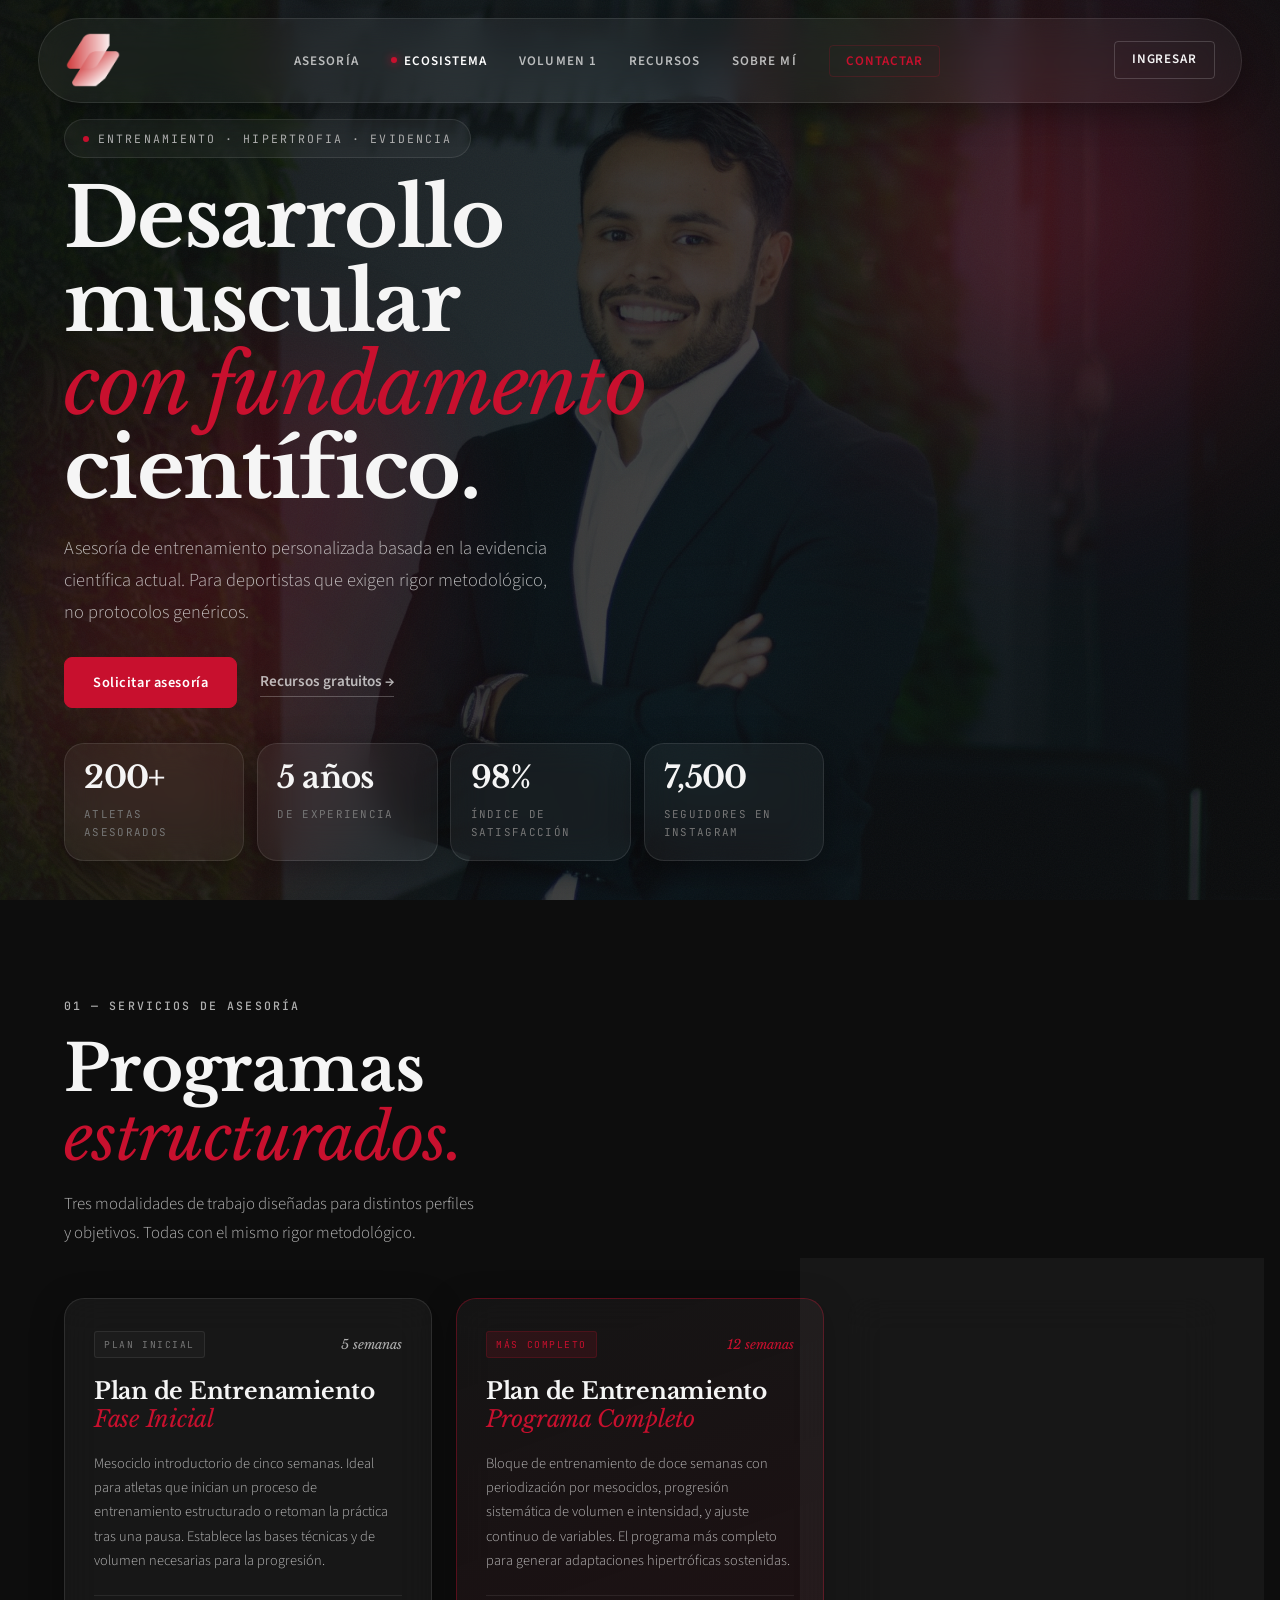
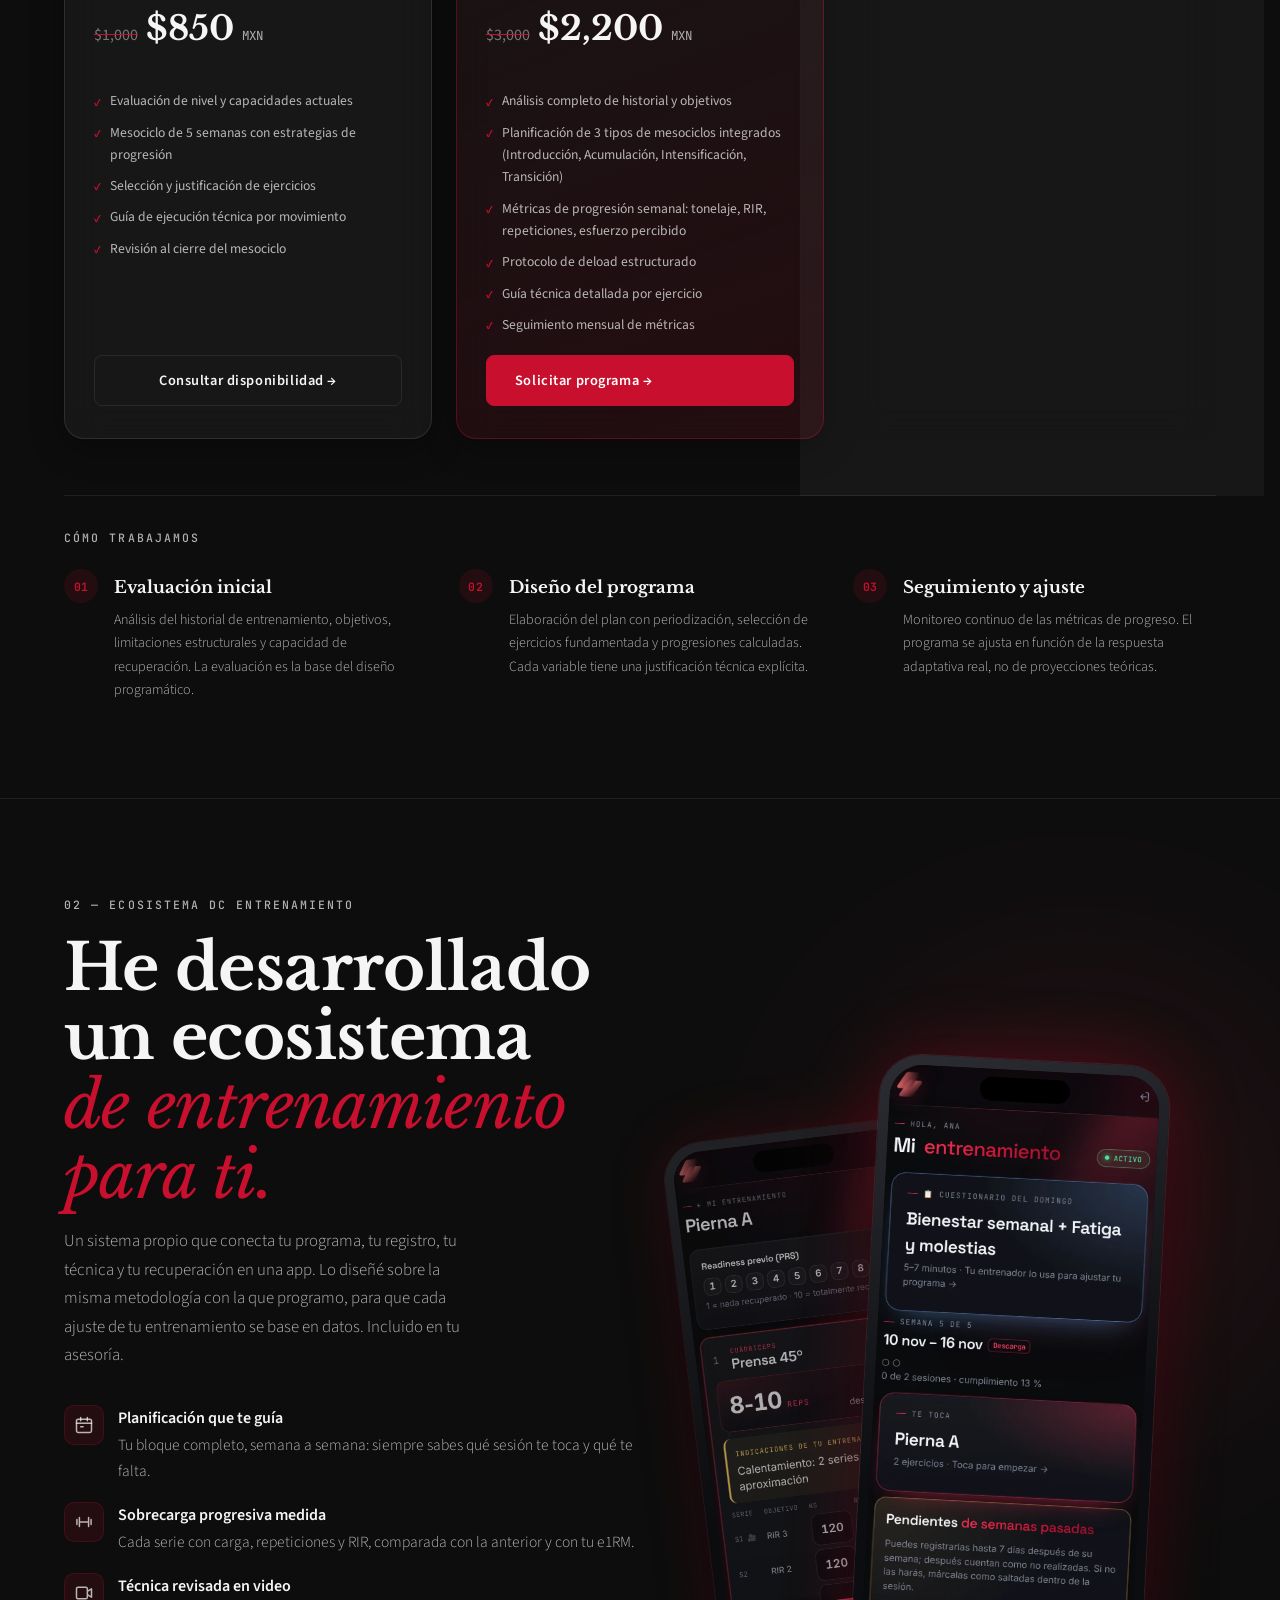
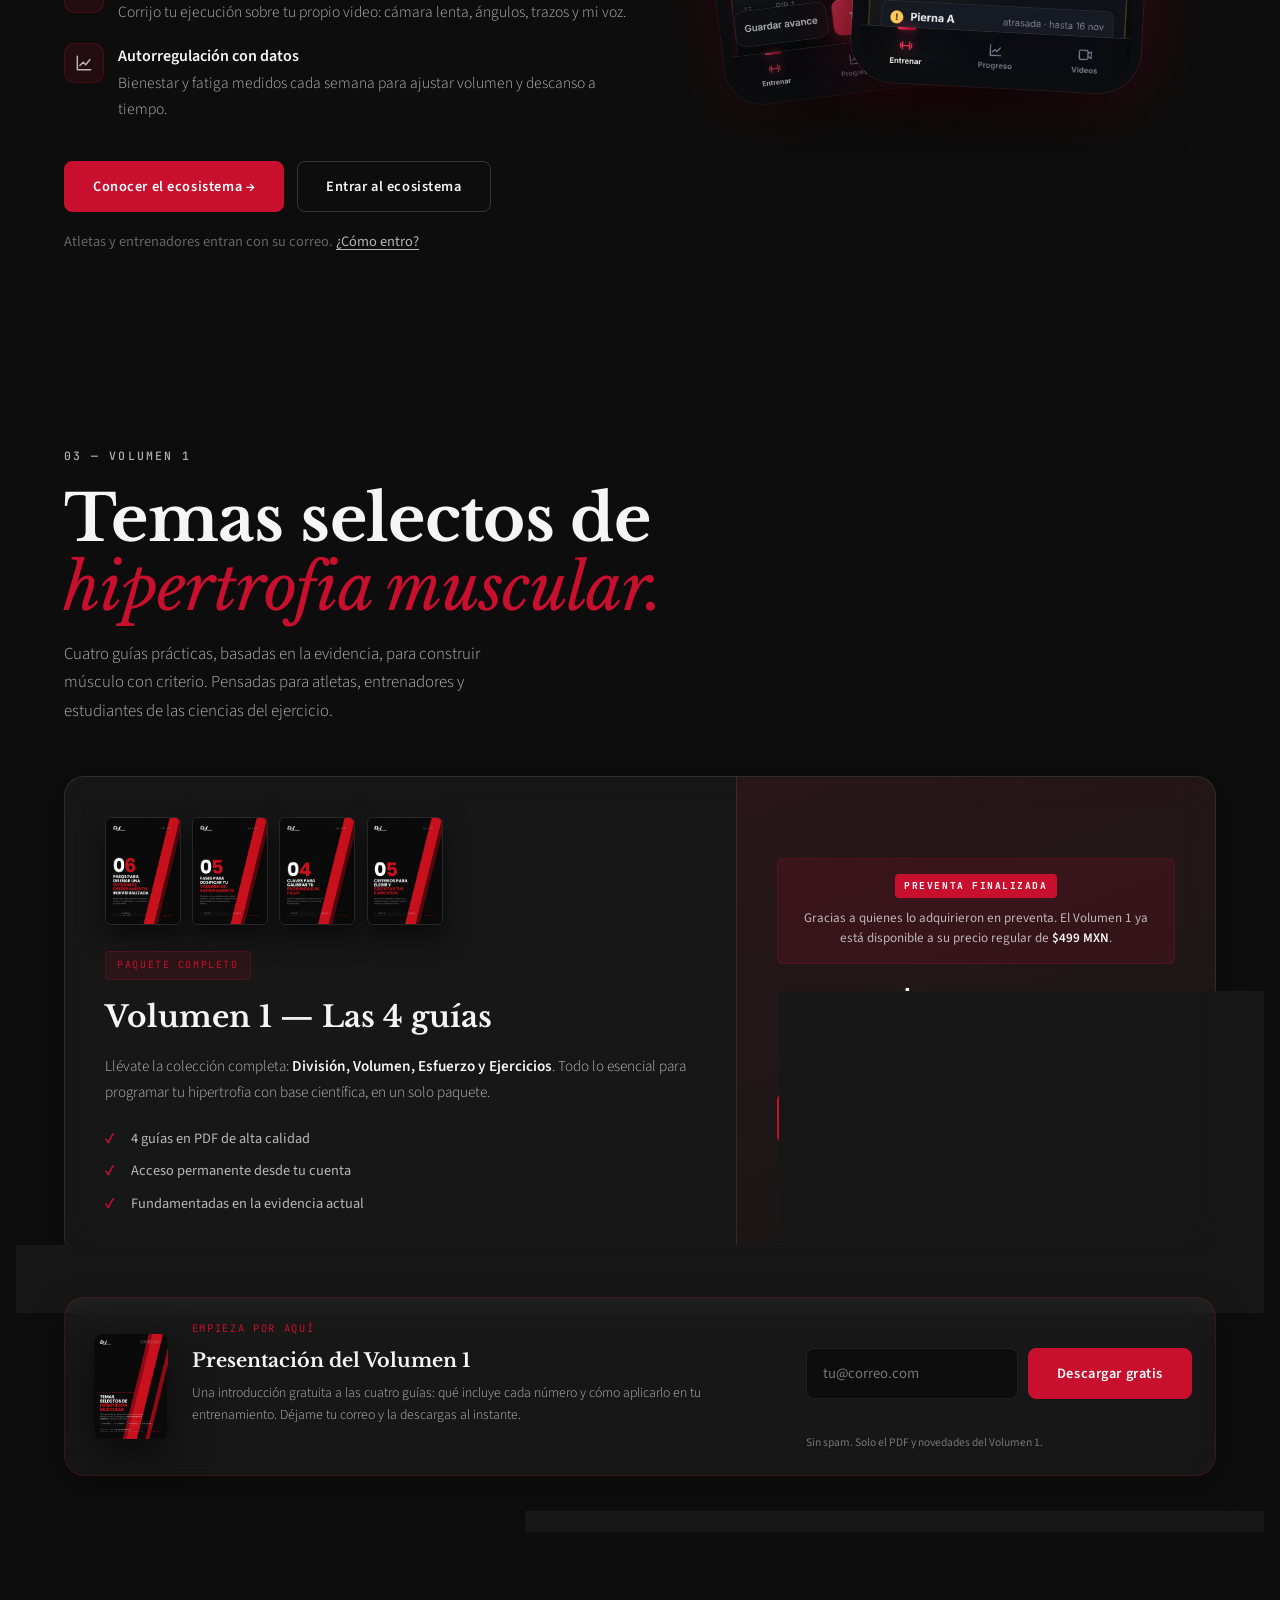
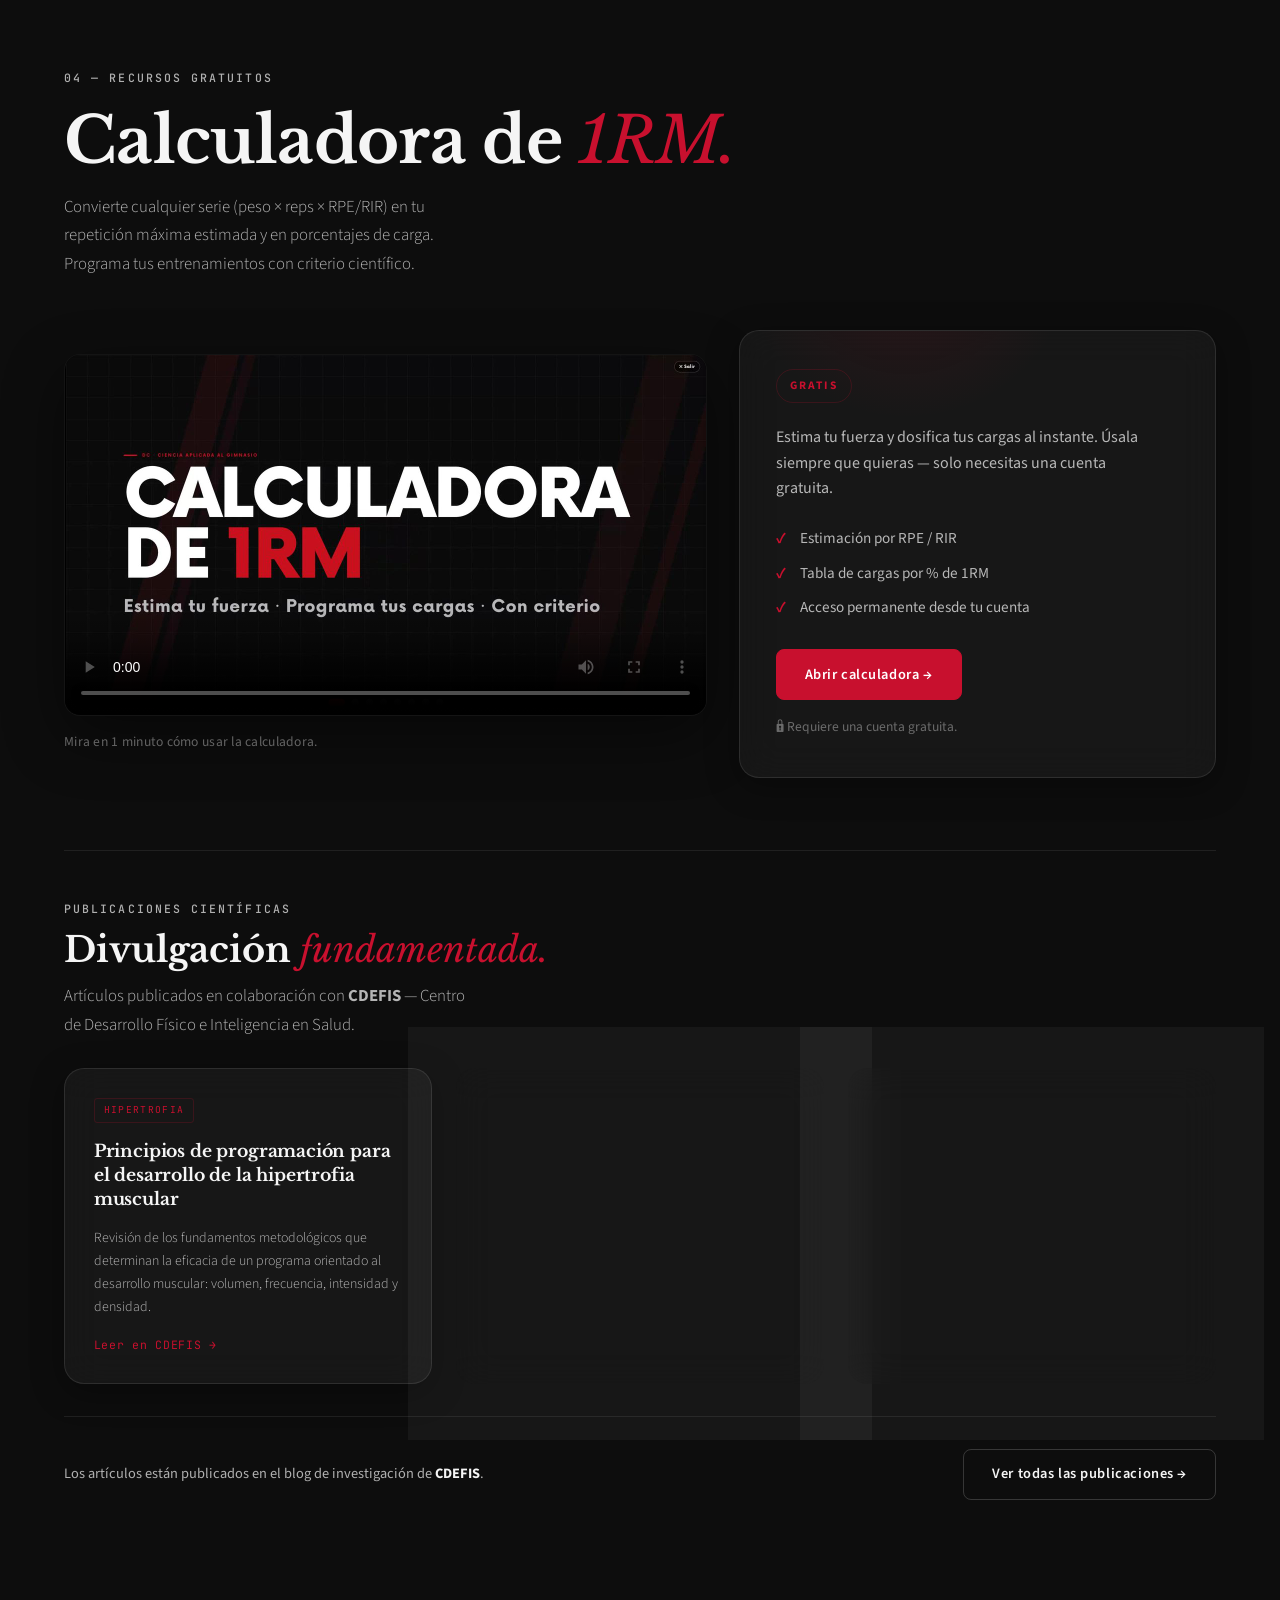
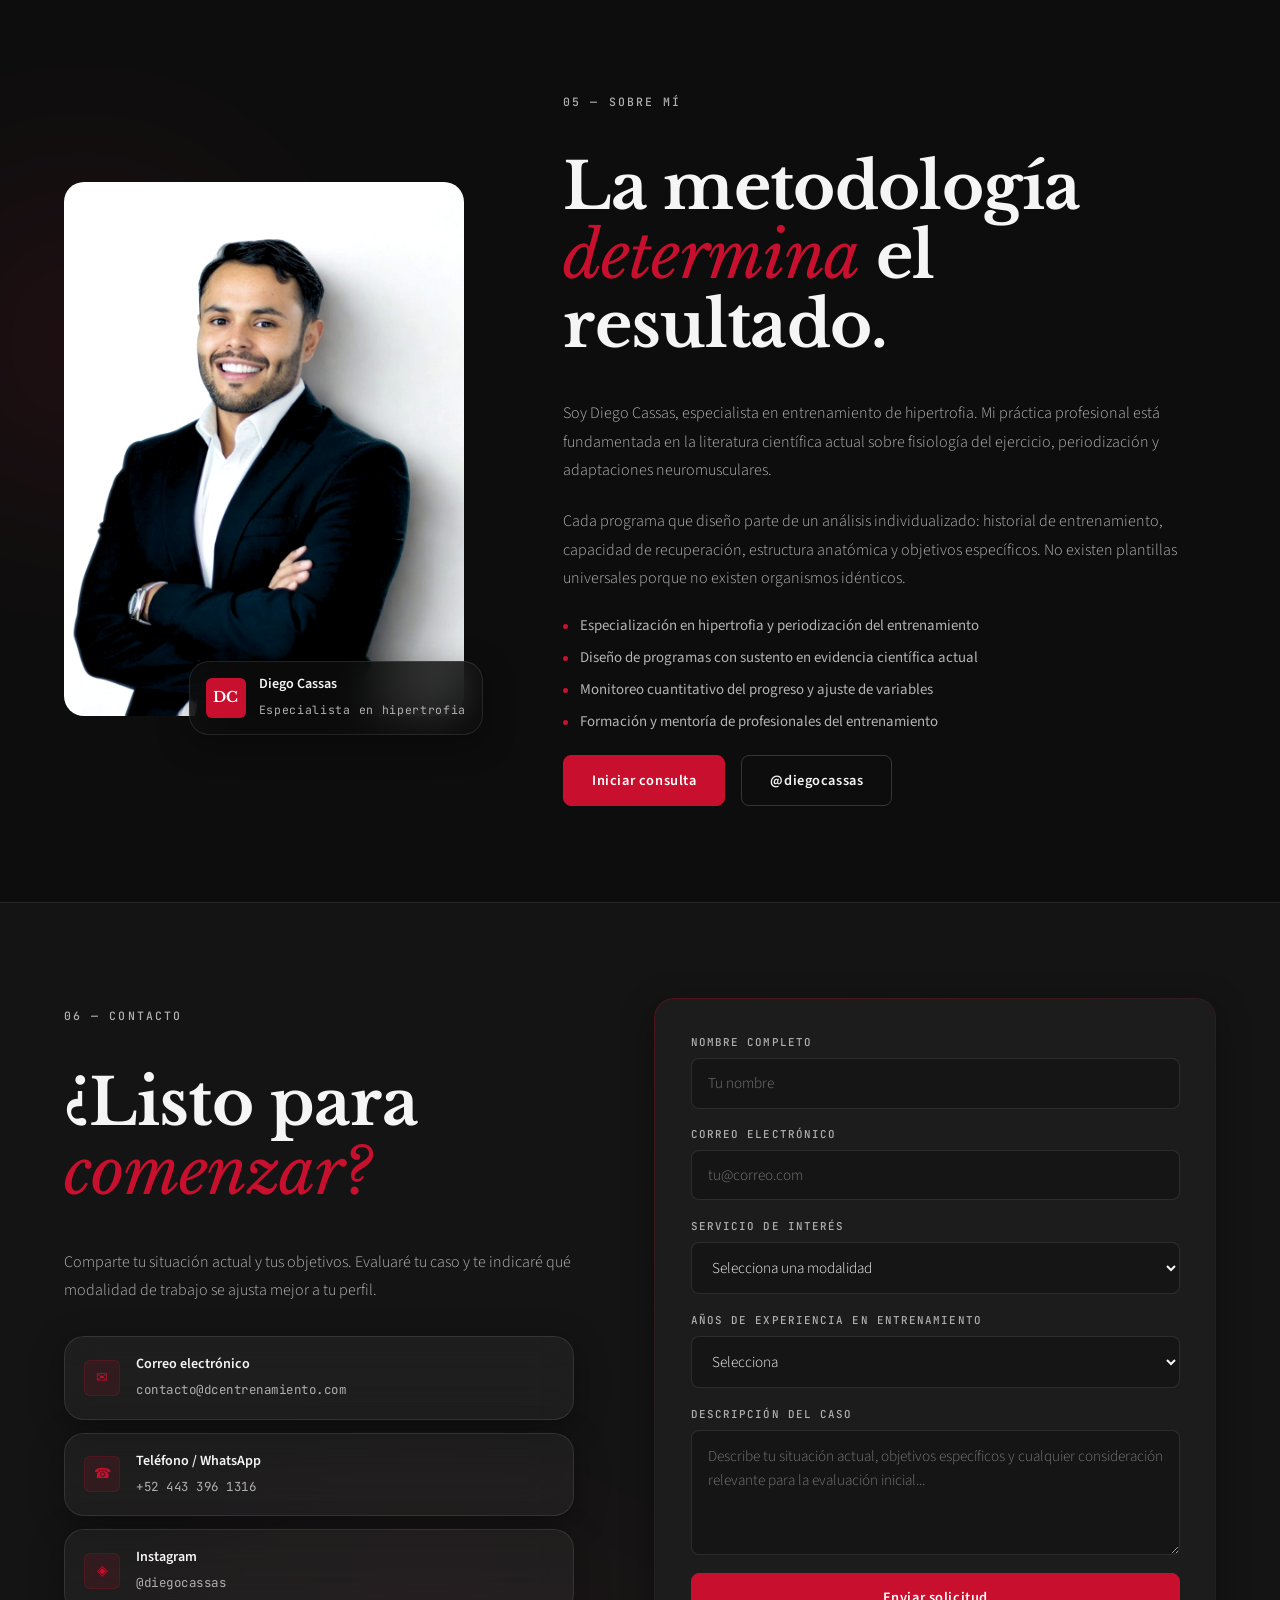
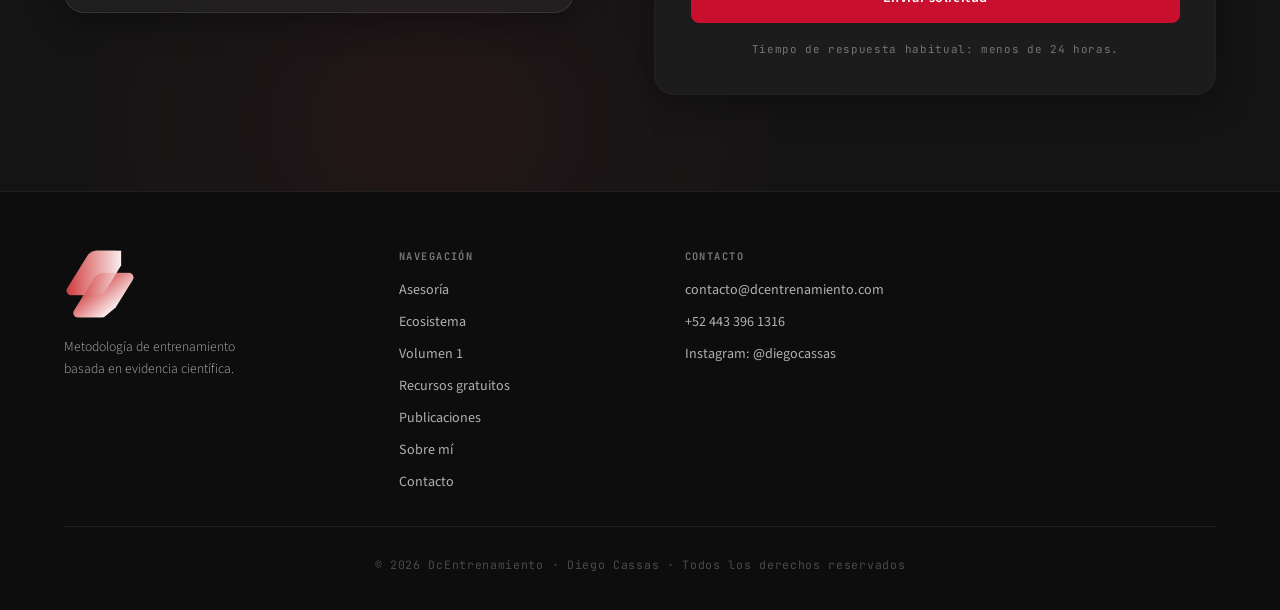
==== commit 5addd9c6: "Optimización gráfica, fase 3: página de la app de 14 a 7 secciones - "Por qué lo desarrollé" incluye" ====
--- a/index.html
+++ b/index.html
@@ -13,7 +13,7 @@
   <link rel="preconnect" href="https://fonts.gstatic.com" crossorigin />
   <link href="https://fonts.googleapis.com/css2?family=Libre+Baskerville:ital,wght@0,400;0,700;1,400&family=Source+Sans+3:wght@300;400;600;700&family=JetBrains+Mono:wght@400;500&display=swap" rel="stylesheet" />
 
-  <link rel="stylesheet" href="styles.css?v=20261112" />
+  <link rel="stylesheet" href="styles.css?v=20261113" />
 </head>
 <body>
 
@@ -703,6 +703,6 @@
   <script defer src="lib/ScrollTrigger.min.js"></script>
   <script defer src="lib/manifest.js"></script>
   <script defer src="auth.js?v=20260729g"></script>
-  <script defer src="main.js?v=20260910"></script>
+  <script defer src="main.js?v=20261113"></script>
 </body>
 </html>
--- a/styles.css
+++ b/styles.css
@@ -1437,8 +1437,8 @@
   .dcapp-loop li::after { display: none !important; }
 
   .swipe-hint { display: block; }
-  .swipe-hint + [style*="margin-top"] { margin-top: 0 !important; }
-  .dcapp-shot + .swipe-hint { margin-top: 2rem; }
+  .dcapp-shots + .swipe-hint { margin-top: 2rem; }
+  .swipe-hint + .dcapp-grid--spaced, .swipe-hint + .dcapp-grid--after-tabs { margin-top: 0; }
 }
 
 /* Celular del ecosistema: ya no se sale por el borde izquierdo */
@@ -1608,3 +1608,63 @@
   .hero-stats { margin-top: 1.5rem; }
   .hero-stats .stat { padding: 0.8rem 1rem; }
 }
+
+/* ═══════════════════════════════════════════
+   OPTIMIZACIÓN GRÁFICA — Fase 3 (página de la app)
+   Subsecciones dentro de una misma sección, pestañas para las funciones
+   del atleta y capturas del entrenador lado a lado.
+   ═══════════════════════════════════════════ */
+.dcapp-sub { margin-top: clamp(3rem, 6vw, 4.5rem); padding-top: clamp(2rem, 4vw, 3rem); border-top: 1px solid var(--line); }
+
+/* Pestañas */
+.dcapp-tablist {
+  display: inline-flex; flex-wrap: wrap; gap: 0.4rem; padding: 0.35rem; margin-bottom: 2rem;
+  border: 1px solid var(--glass-border); border-radius: 999px; background: var(--glass-bg);
+}
+.dcapp-tabs:not(.is-ready) .dcapp-tablist { display: none; }
+.dcapp-tab {
+  padding: 0.6rem 1.2rem; border-radius: 999px; font-weight: 600; font-size: 0.92rem;
+  color: var(--ink-soft); transition: background 0.2s, color 0.2s;
+}
+.dcapp-tab:hover { color: var(--ink); }
+.dcapp-tab[aria-selected="true"] { background: var(--rojo); color: #fff; }
+.dcapp-tab:focus-visible { outline: 2px solid var(--rojo); outline-offset: 2px; }
+.dcapp-tabpanel[hidden] { display: none; }
+.dcapp-tabs:not(.is-ready) .dcapp-tabpanel + .dcapp-tabpanel { margin-top: 4rem; }
+.dcapp-tabs.is-ready .dcapp-tabpanel .section-kicker { display: none; }
+.dcapp-tabpanel .dcapp-split { gap: 3rem; }
+.dcapp-tabpanel .dcapp-shot { max-width: 560px; }
+.dcapp-grid--after-tabs, .dcapp-grid--spaced { margin-top: clamp(2.5rem, 5vw, 3.5rem); }
+
+/* Entrenadores: el mapa de cumplimiento se superpone a la esquina del panel */
+.dcapp-shots { position: relative; }
+.dcapp-shots .dcapp-shot:first-child { width: 80%; }
+.dcapp-shots .dcapp-shot + .dcapp-shot {
+  position: relative; z-index: 2; width: 58%; margin: -9% 0 0 auto;
+  box-shadow: 0 30px 70px rgba(0,0,0,0.75), 0 0 0 1px rgba(255,255,255,0.06);
+}
+
+@media (max-width: 768px) {
+  .dcapp-tabs.is-ready .dcapp-tablist { display: grid; grid-template-columns: repeat(3, minmax(0, 1fr)); border-radius: 14px; width: 100%; }
+  .dcapp-tab { padding: 0.55rem 0.4rem; font-size: 0.8rem; line-height: 1.25; border-radius: 10px; text-align: center; }
+  .dcapp-tabs + .swipe-hint { margin-top: 2.2rem; }
+  .dcapp-shots .dcapp-shot:first-child { width: 100%; }
+
+  /* "Qué implica para ti" también se desliza */
+  .dcapp-impl {
+    display: grid; grid-template-columns: none; grid-auto-flow: column; grid-auto-columns: 78%;
+    gap: 1.2rem; overflow-x: auto; scroll-snap-type: x mandatory; scroll-padding-inline: 6vw;
+    margin-inline: -6vw; padding: 0 6vw 0.5rem; scrollbar-width: none;
+  }
+  .dcapp-impl::-webkit-scrollbar { display: none; }
+  .dcapp-impl > div { scroll-snap-align: start; }
+
+  /* Portada de la app: celulares más contenidos */
+  .dcapp-hero { padding-top: 6.5rem; padding-bottom: 3.5rem; }
+  .dcapp-hero .dcapp-visual { min-height: 340px; }
+  .dcapp-hero .dcapp-phone { width: min(200px, 50vw); }
+  .dcapp-tabpanel .dcapp-split { gap: 1.8rem; }
+  .dcapp-tabpanel .dcapp-phone { width: min(200px, 52vw); }
+  .dcapp-shots { grid-template-columns: minmax(0, 1fr); }
+  .dcapp-shots .dcapp-shot:nth-child(2) { display: none; }
+}
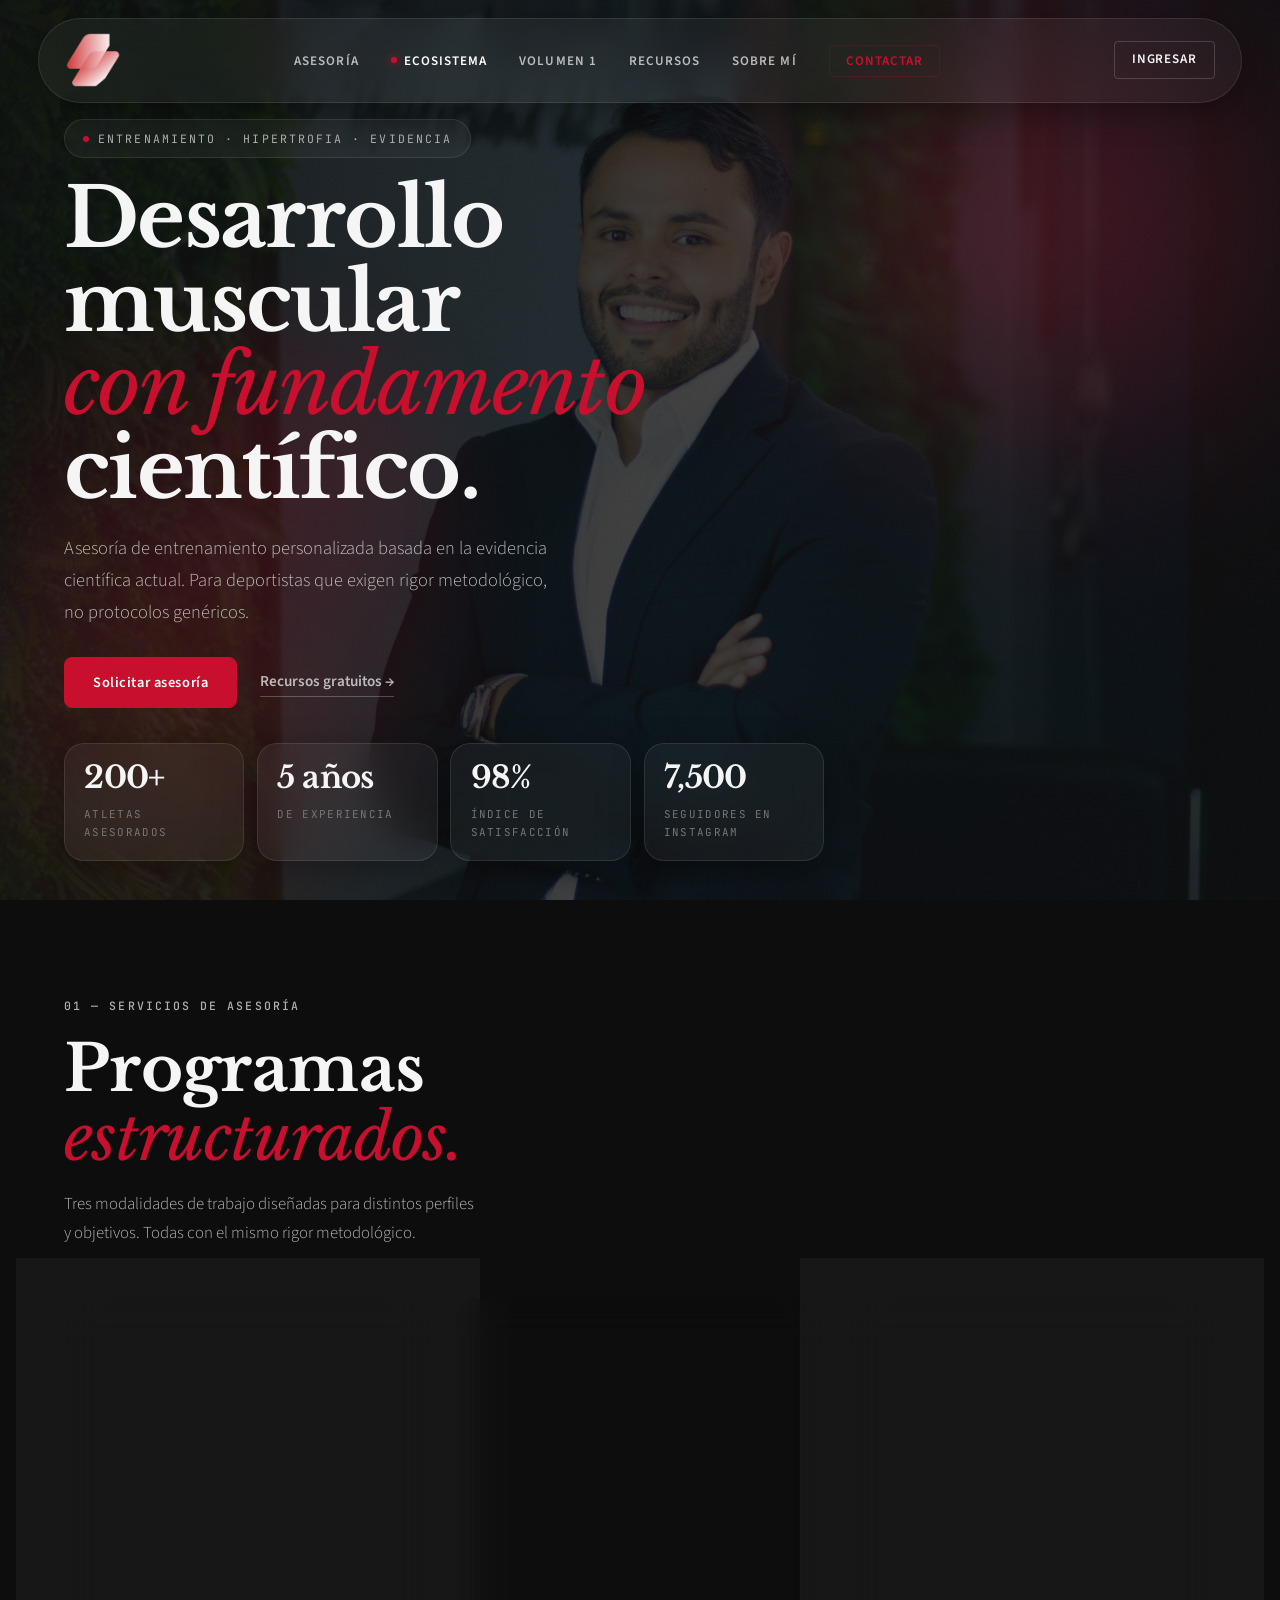
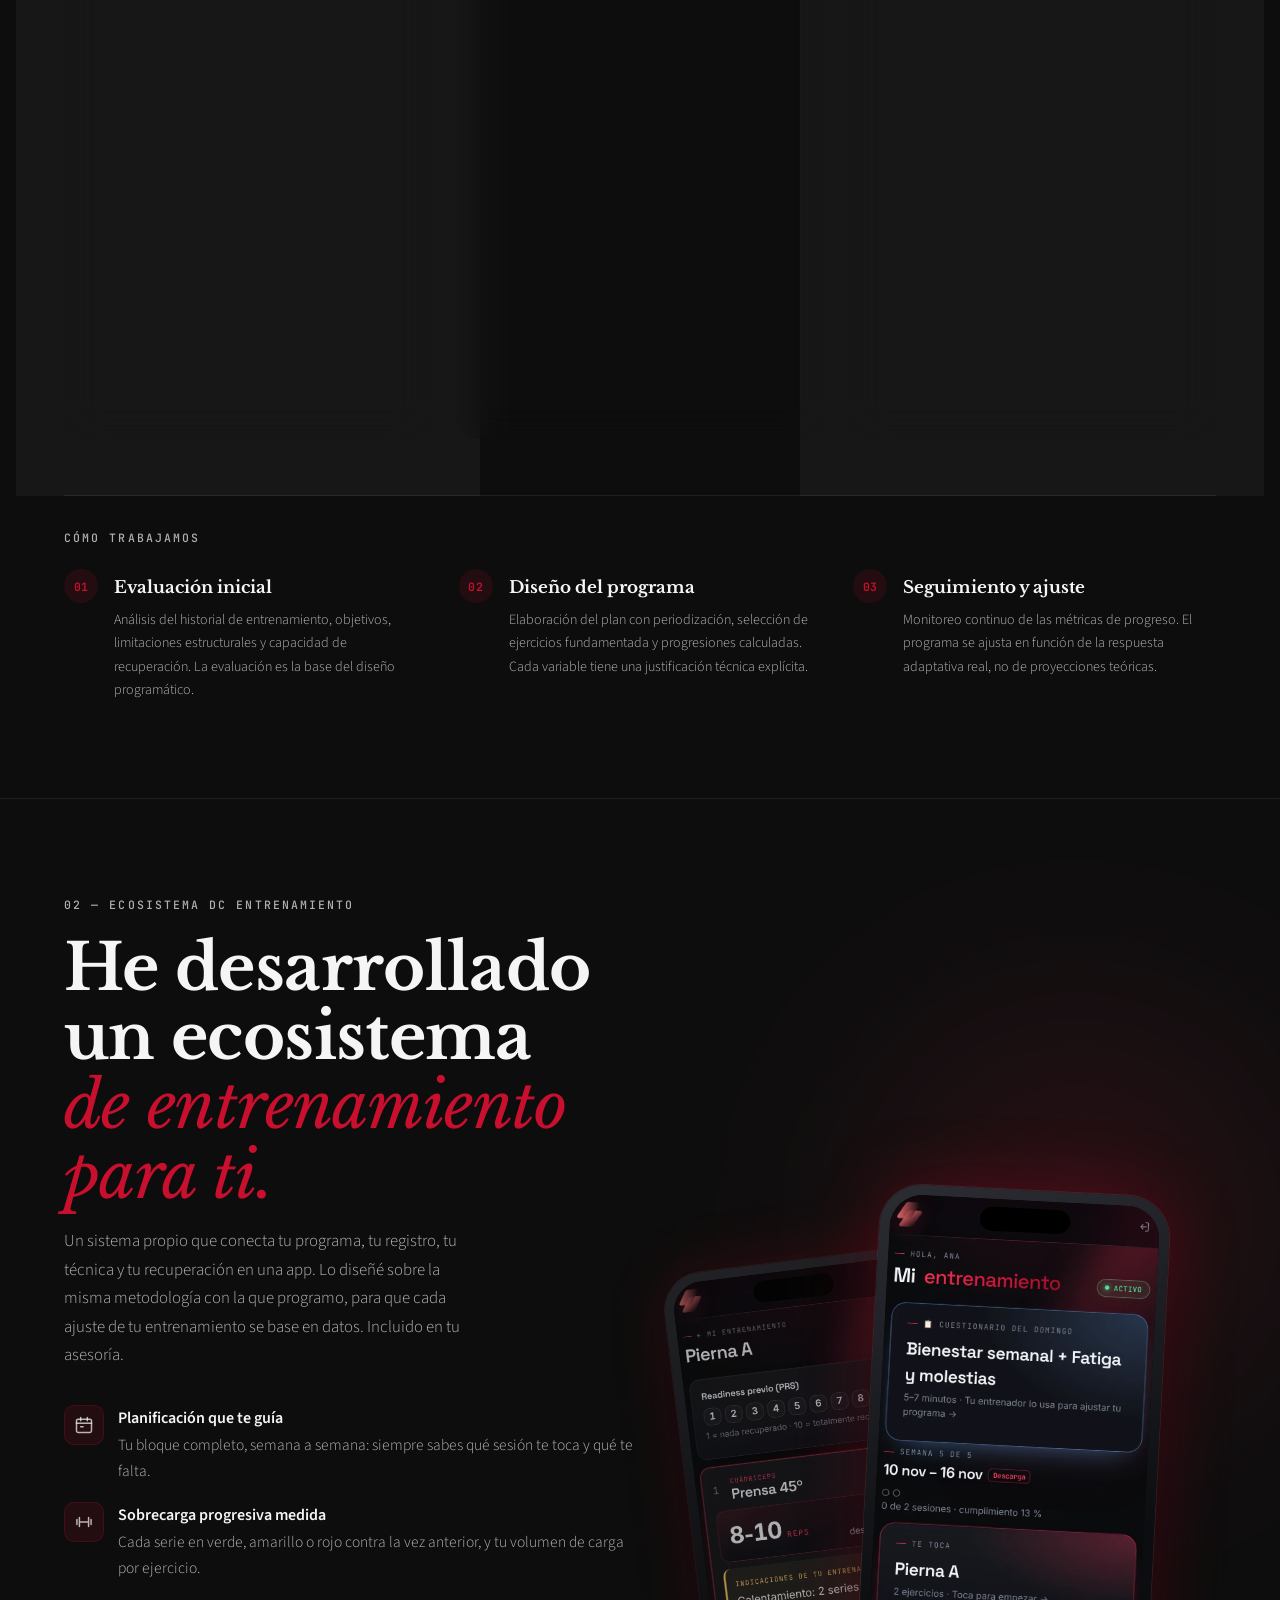
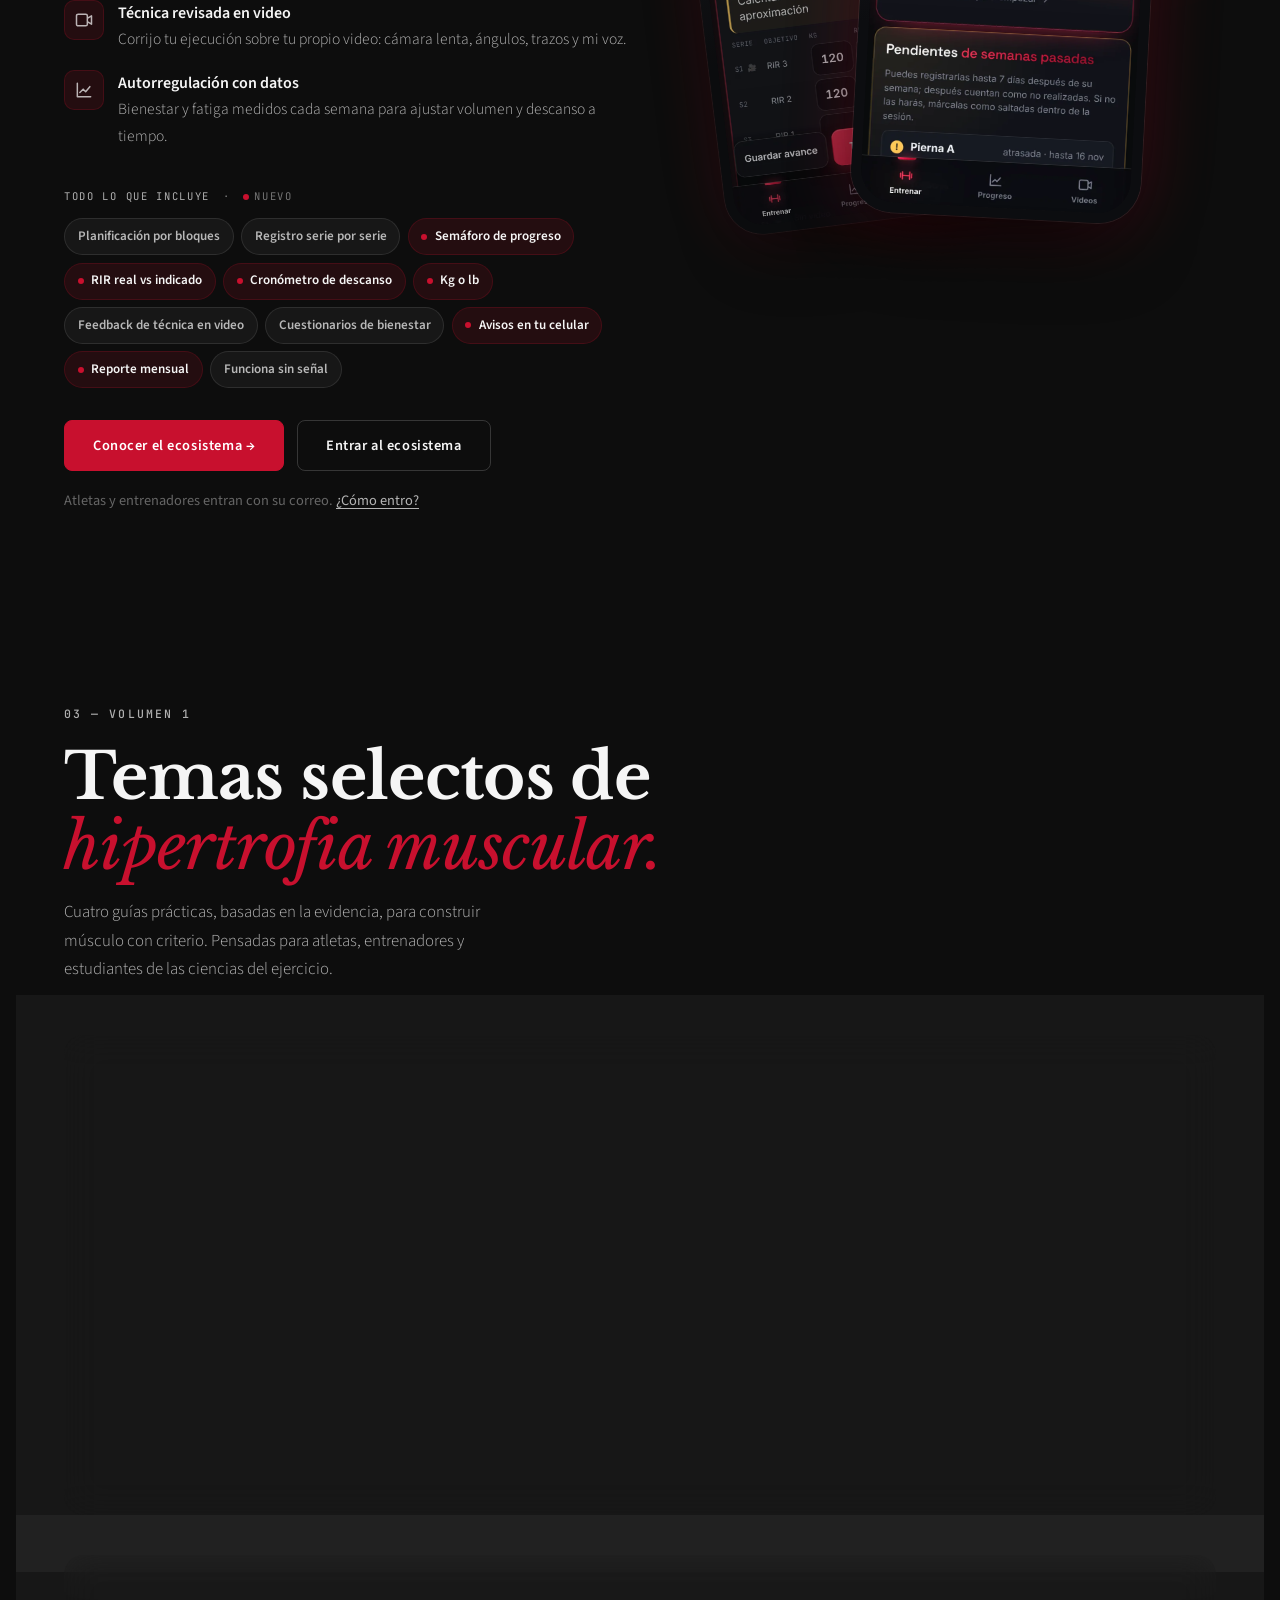
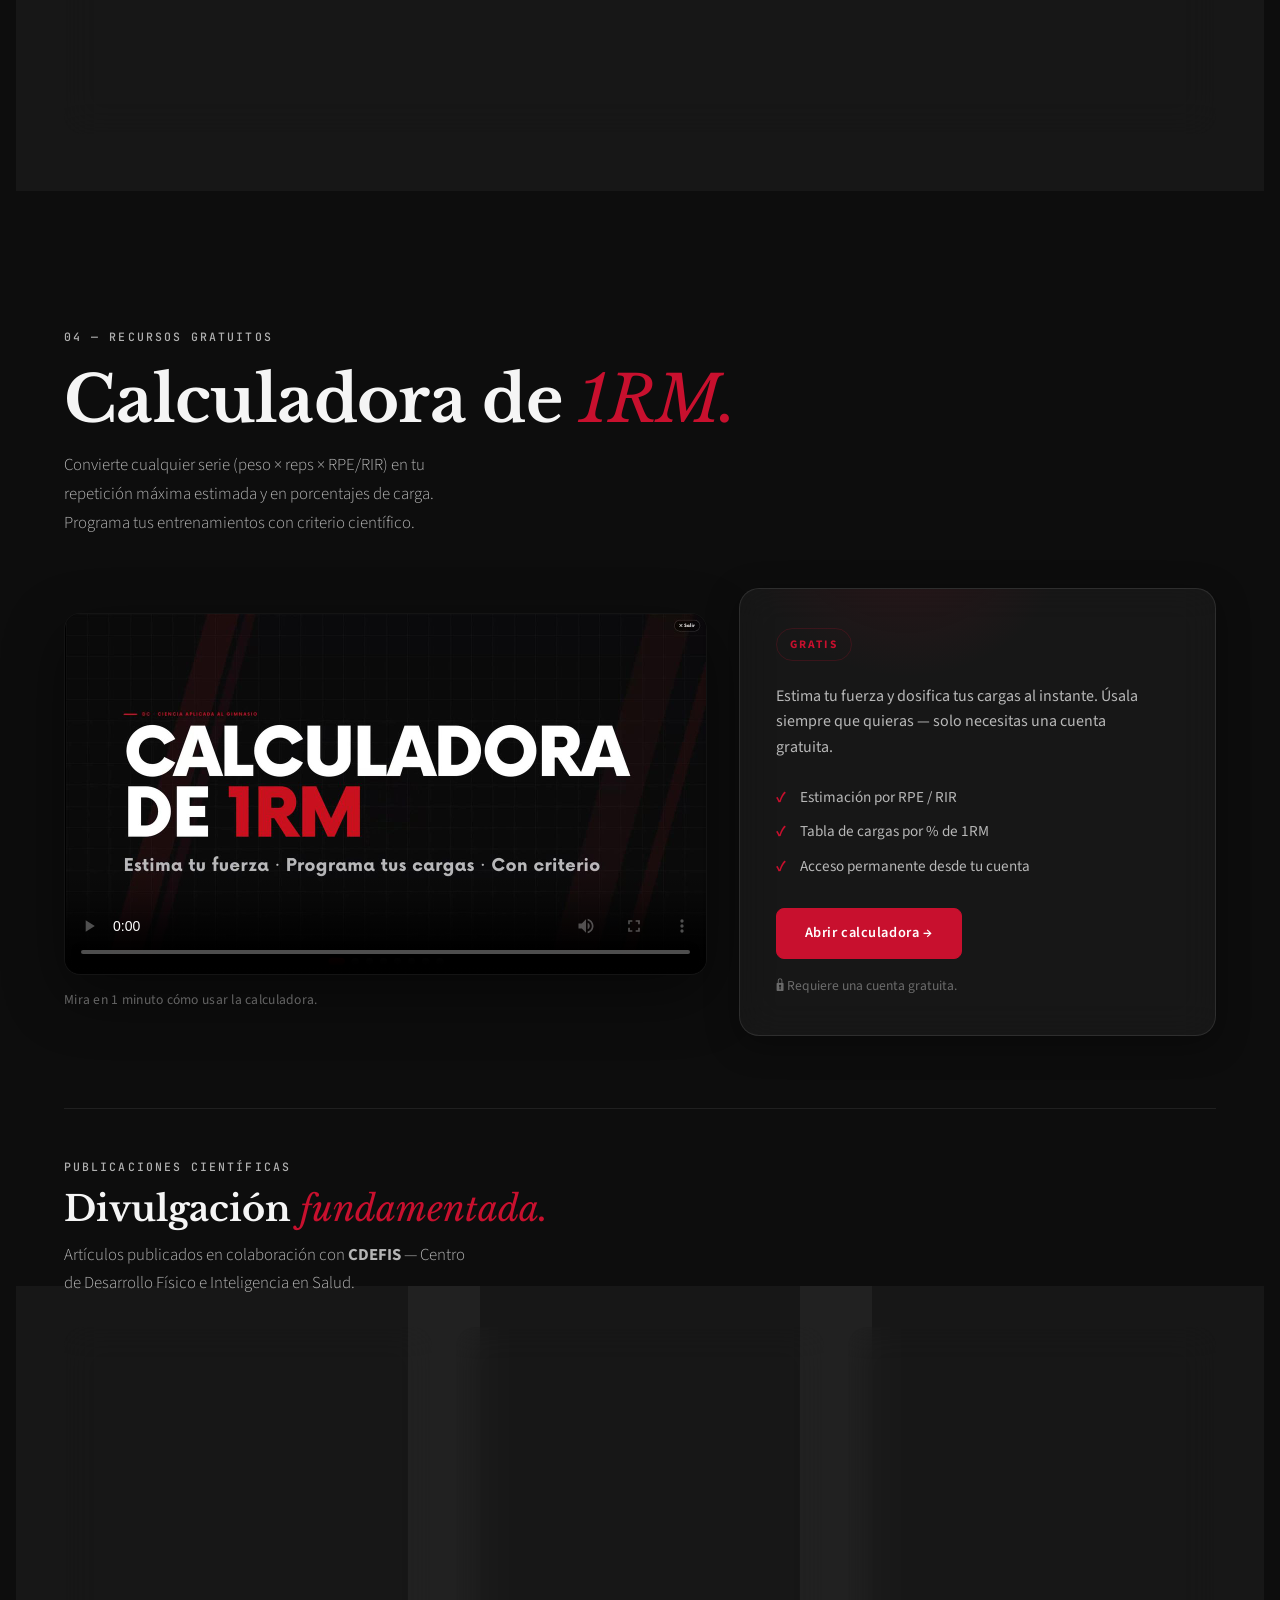
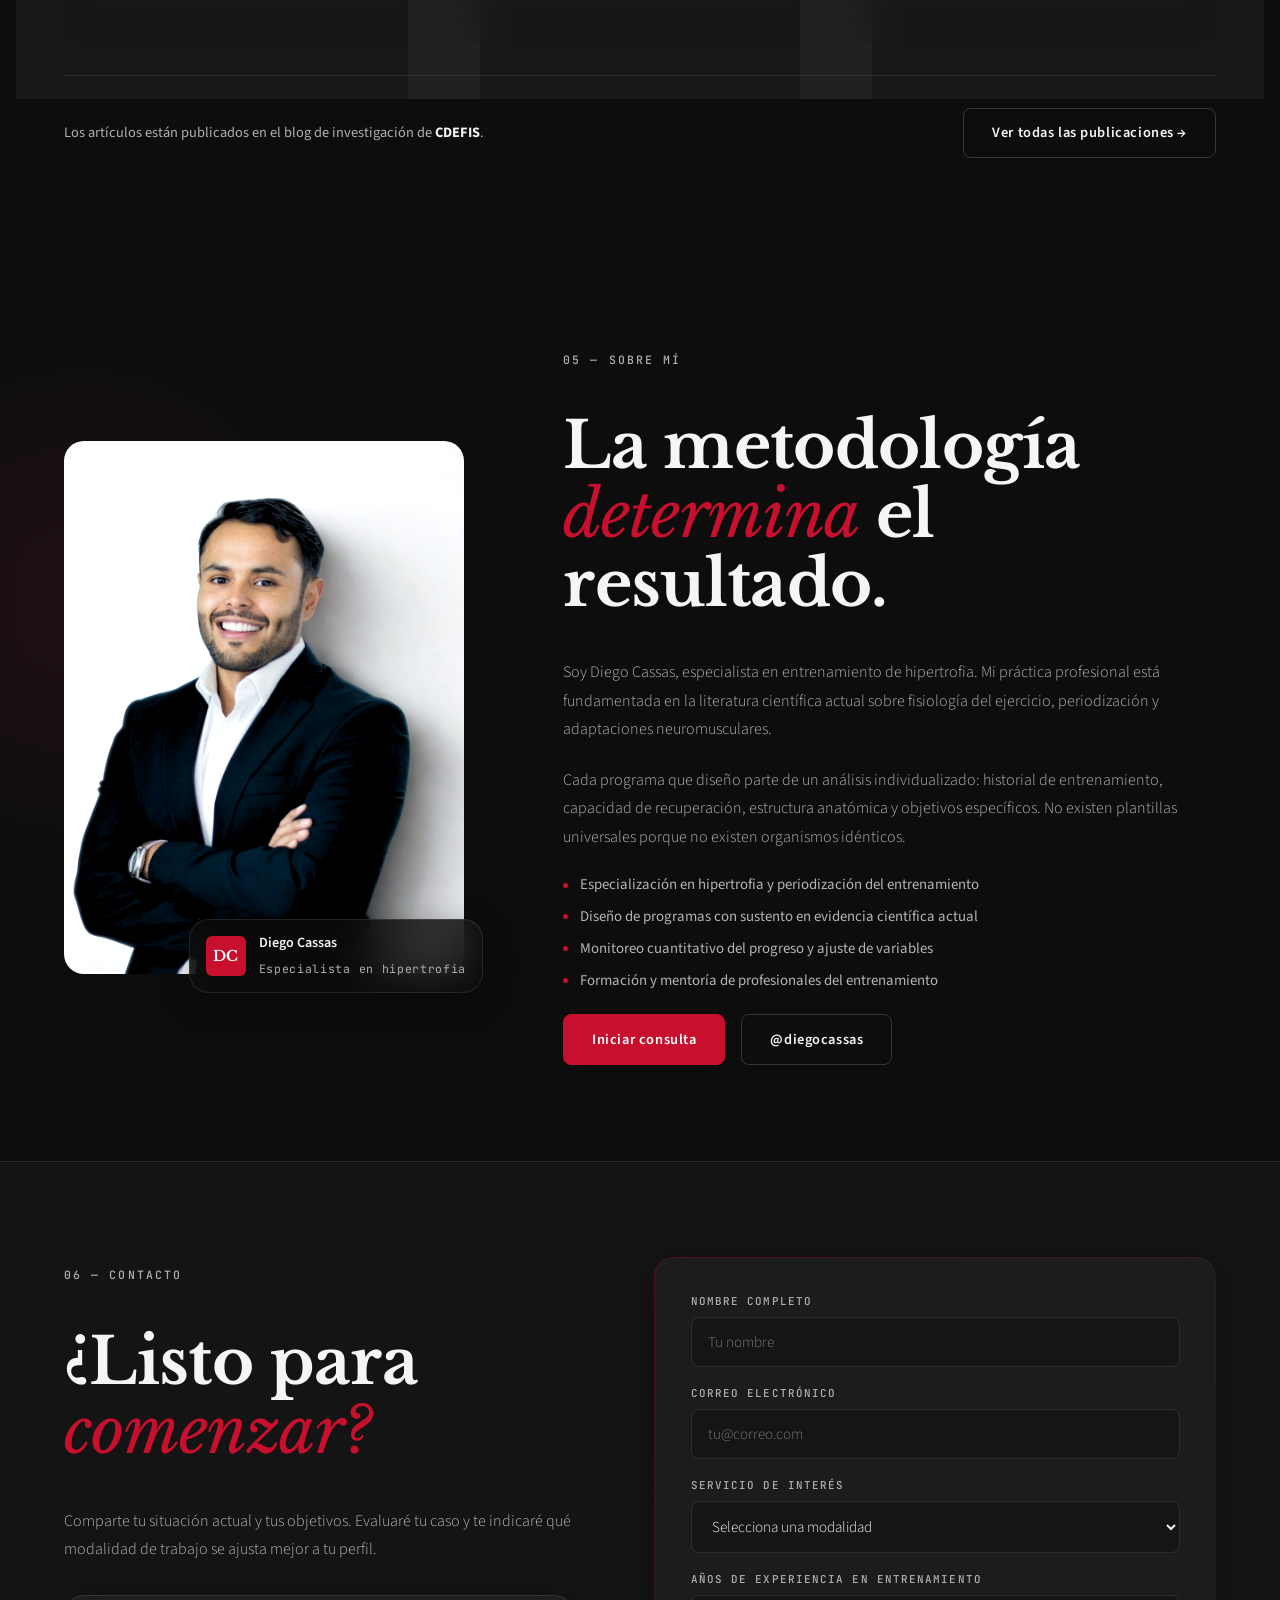
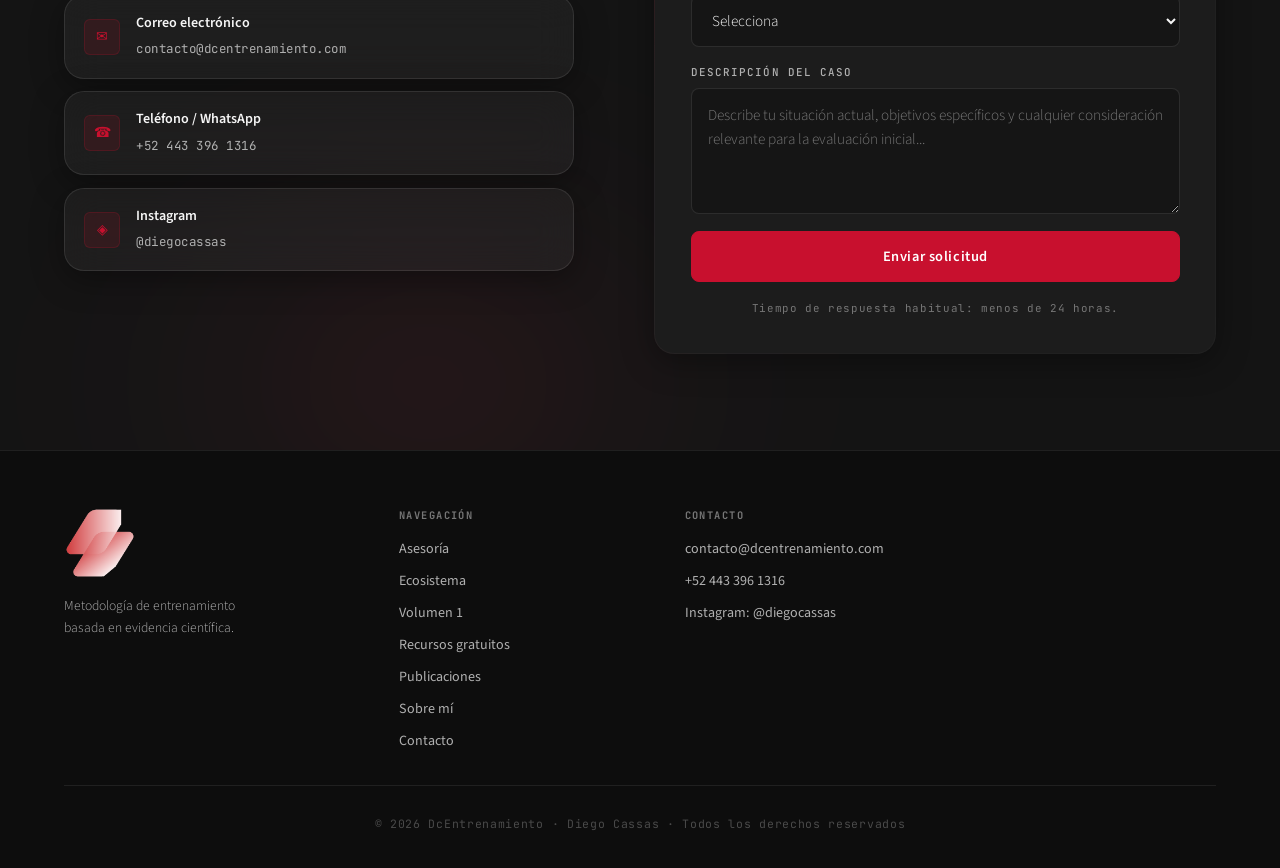
==== commit 8ebedac8: "Web: funciones nuevas de la app con mini-interfaces y chips - Página de la app, nueva sección "04 — " ====
--- a/index.html
+++ b/index.html
@@ -13,7 +13,7 @@
   <link rel="preconnect" href="https://fonts.gstatic.com" crossorigin />
   <link href="https://fonts.googleapis.com/css2?family=Libre+Baskerville:ital,wght@0,400;0,700;1,400&family=Source+Sans+3:wght@300;400;600;700&family=JetBrains+Mono:wght@400;500&display=swap" rel="stylesheet" />
 
-  <link rel="stylesheet" href="styles.css?v=20261113" />
+  <link rel="stylesheet" href="styles.css?v=20261117" />
 </head>
 <body>
 
@@ -232,10 +232,26 @@
         </div>
         <ul class="dcapp-points reveal" data-reveal>
           <li><span class="dcapp-ico" aria-hidden="true"><svg viewBox="0 0 24 24" fill="none" stroke="currentColor" stroke-width="1.8" stroke-linecap="round" stroke-linejoin="round"><rect x="3" y="5" width="18" height="16" rx="2"/><path d="M16 3v4M8 3v4M3 10h18M8 14h3"/></svg></span><div><strong>Planificación que te guía</strong><span>Tu bloque completo, semana a semana: siempre sabes qué sesión te toca y qué te falta.</span></div></li>
-          <li><span class="dcapp-ico" aria-hidden="true"><svg viewBox="0 0 24 24" fill="none" stroke="currentColor" stroke-width="1.8" stroke-linecap="round" stroke-linejoin="round"><path d="M6.5 6.5v11M17.5 6.5v11M3.5 9v6M20.5 9v6M6.5 12h11"/></svg></span><div><strong>Sobrecarga progresiva medida</strong><span>Cada serie con carga, repeticiones y RIR, comparada con la anterior y con tu e1RM.</span></div></li>
+          <li><span class="dcapp-ico" aria-hidden="true"><svg viewBox="0 0 24 24" fill="none" stroke="currentColor" stroke-width="1.8" stroke-linecap="round" stroke-linejoin="round"><path d="M6.5 6.5v11M17.5 6.5v11M3.5 9v6M20.5 9v6M6.5 12h11"/></svg></span><div><strong>Sobrecarga progresiva medida</strong><span>Cada serie en verde, amarillo o rojo contra la vez anterior, y tu volumen de carga por ejercicio.</span></div></li>
           <li><span class="dcapp-ico" aria-hidden="true"><svg viewBox="0 0 24 24" fill="none" stroke="currentColor" stroke-width="1.8" stroke-linecap="round" stroke-linejoin="round"><path d="M3 7a2 2 0 0 1 2-2h9a2 2 0 0 1 2 2v10a2 2 0 0 1-2 2H5a2 2 0 0 1-2-2zM16 10l5-3v10l-5-3"/></svg></span><div><strong>Técnica revisada en video</strong><span>Corrijo tu ejecución sobre tu propio video: cámara lenta, ángulos, trazos y mi voz.</span></div></li>
           <li><span class="dcapp-ico" aria-hidden="true"><svg viewBox="0 0 24 24" fill="none" stroke="currentColor" stroke-width="1.8" stroke-linecap="round" stroke-linejoin="round"><path d="M4 20V4M4 20h16M7 15l4-4 3 3 5-6"/></svg></span><div><strong>Autorregulación con datos</strong><span>Bienestar y fatiga medidos cada semana para ajustar volumen y descanso a tiempo.</span></div></li>
         </ul>
+        <div class="dcapp-features reveal" data-reveal>
+          <p class="dcapp-features-title">Todo lo que incluye <span class="feature-chips-legend">· <i></i>Nuevo</span></p>
+          <ul class="feature-chips" role="list">
+            <li>Planificación por bloques</li>
+            <li>Registro serie por serie</li>
+            <li class="is-new">Semáforo de progreso</li>
+            <li class="is-new">RIR real vs indicado</li>
+            <li class="is-new">Cronómetro de descanso</li>
+            <li class="is-new">Kg o lb</li>
+            <li>Feedback de técnica en video</li>
+            <li>Cuestionarios de bienestar</li>
+            <li class="is-new">Avisos en tu celular</li>
+            <li class="is-new">Reporte mensual</li>
+            <li>Funciona sin señal</li>
+          </ul>
+        </div>
         <div class="dcapp-ctas reveal" data-reveal>
           <a href="app.html" class="btn btn--primary">Conocer el ecosistema →</a>
           <a href="https://app.dcentrenamiento.com" class="btn btn--ghost">Entrar al ecosistema</a>
@@ -703,6 +719,6 @@
   <script defer src="lib/ScrollTrigger.min.js"></script>
   <script defer src="lib/manifest.js"></script>
   <script defer src="auth.js?v=20260729g"></script>
-  <script defer src="main.js?v=20261113"></script>
+  <script defer src="main.js?v=20261117"></script>
 </body>
 </html>
--- a/styles.css
+++ b/styles.css
@@ -1668,3 +1668,155 @@
   .dcapp-shots { grid-template-columns: minmax(0, 1fr); }
   .dcapp-shots .dcapp-shot:nth-child(2) { display: none; }
 }
+
+/* ═══════════════════════════════════════════
+   APP — "Tu progreso, a la vista": mini-interfaces de las funciones
+   (colores del semáforo iguales a los de la app)
+   ═══════════════════════════════════════════ */
+:root {
+  --ui-more: #6fdc9a; --ui-more-ink: #0d2a19;
+  --ui-same: #ffcf6e; --ui-same-ink: #2e2300;
+  --ui-less: #e0445c; --ui-less-ink: #ffffff;
+}
+.dcapp-bento {
+  display: grid; grid-template-columns: repeat(3, minmax(0, 1fr)); gap: 1.2rem;
+  grid-template-areas: "live timer push" "live progress progress" "report report report";
+}
+.bento-card--live { grid-area: live; }
+.bento-card--timer { grid-area: timer; }
+.bento-card--push { grid-area: push; }
+.bento-card--progress { grid-area: progress; }
+.bento-card.bento-card--report { grid-area: report; display: grid; grid-template-columns: minmax(0, 0.9fr) minmax(0, 1.4fr); gap: 2rem; align-items: center; }
+.bento-card {
+  position: relative; overflow: hidden; display: flex; flex-direction: column; gap: 0.6rem;
+  padding: 1.6rem; border-radius: var(--radius-lg);
+  border: 1px solid var(--glass-border); background: var(--glass-bg); box-shadow: var(--glass-shadow);
+  transition: border-color 0.3s, transform 0.3s var(--ease-out);
+}
+.bento-card:hover { border-color: var(--line-rojo); transform: translateY(-3px); }
+.bento-kicker { font-family: 'JetBrains Mono', monospace; font-size: 0.66rem; letter-spacing: 0.16em; text-transform: uppercase; color: var(--rojo); }
+.bento-card h3 { font-family: 'Libre Baskerville', serif; font-size: 1.3rem; font-weight: 700; line-height: 1.2; }
+.bento-card h3 em { font-style: italic; font-weight: 400; color: var(--rojo); }
+.bento-card > p:not(.bento-kicker), .bento-report-copy > p:not(.bento-kicker) { color: var(--ink-soft); font-size: 0.92rem; line-height: 1.6; font-weight: 300; }
+.bento-report-copy { display: flex; flex-direction: column; gap: 0.6rem; }
+.bento-note { margin-top: 1rem; font-size: 0.78rem; color: var(--ink-mute); }
+
+/* Pantalla de la app (marco común) */
+.ui-screen {
+  margin-top: auto; padding: 1rem; border-radius: 14px;
+  background: #0b0d12; border: 1px solid rgba(255,255,255,0.07);
+  box-shadow: inset 0 1px 0 rgba(255,255,255,0.04), 0 20px 40px -20px rgba(0,0,0,0.8);
+  font-family: 'Source Sans 3', sans-serif; color: #f3f4f7;
+}
+.ui-muted { display: block; font-size: 0.78rem; color: #7b8191; }
+.ui-kpi-label { display: block; font-family: 'JetBrains Mono', monospace; font-size: 0.58rem; letter-spacing: 0.1em; text-transform: uppercase; color: #7b8191; margin-bottom: 0.25rem; }
+.ui-kpi { font-size: 1.35rem; font-weight: 700; letter-spacing: -0.01em; }
+.ui-kpi small { font-size: 0.75rem; font-weight: 400; color: #7b8191; margin-left: 2px; }
+.ui-up { color: var(--ui-more); }
+
+/* Registro en vivo */
+.ui-ex-head { display: flex; justify-content: space-between; align-items: center; margin-bottom: 0.6rem; }
+.ui-ex-name { font-weight: 700; font-size: 1rem; }
+.ui-unit { display: inline-flex; border: 1px solid rgba(255,255,255,0.12); border-radius: 999px; overflow: hidden; font-size: 0.72rem; }
+.ui-unit b, .ui-unit i { padding: 0.2rem 0.6rem; font-style: normal; }
+.ui-unit b { background: var(--rojo); color: #fff; }
+.ui-unit i { color: #7b8191; }
+.ui-legend { display: flex; gap: 0.8rem; font-size: 0.72rem; color: #7b8191; margin-bottom: 0.7rem; }
+.ui-legend i { display: inline-block; width: 8px; height: 8px; border-radius: 2px; margin-right: 0.3rem; vertical-align: middle; }
+.ui-legend .ui-more { background: var(--ui-more); } .ui-legend .ui-same { background: var(--ui-same); } .ui-legend .ui-less { background: var(--ui-less); }
+.ui-sets { display: grid; grid-template-columns: 2.6rem repeat(3, minmax(0, 1fr)); gap: 0.45rem; align-items: center; }
+.ui-th { font-family: 'JetBrains Mono', monospace; font-size: 0.58rem; letter-spacing: 0.1em; text-transform: uppercase; color: #7b8191; text-align: center; }
+.ui-th:first-child { text-align: left; }
+.ui-n { font-family: 'JetBrains Mono', monospace; font-size: 0.8rem; color: #7b8191; }
+.ui-in {
+  text-align: center; padding: 0.5rem 0; border-radius: 9px; font-weight: 700; font-size: 0.95rem;
+  background: #161922; border: 1px solid rgba(255,255,255,0.08);
+}
+.ui-in.ui-more { background: var(--ui-more); border-color: var(--ui-more); color: var(--ui-more-ink); }
+.ui-in.ui-same { background: var(--ui-same); border-color: var(--ui-same); color: var(--ui-same-ink); }
+.ui-in.ui-less { background: var(--ui-less); border-color: #ff6b7f; color: var(--ui-less-ink); }
+.ui-in.ui-prev { color: #5b6170; font-weight: 400; }
+.ui-rir { margin-top: 0.8rem; font-size: 0.8rem; color: #b3b8c4; }
+.ui-rir b { color: #fff; }
+
+/* Cronómetro */
+.ui-timer-row { display: flex; justify-content: space-between; align-items: center; gap: 0.8rem; flex-wrap: wrap; }
+.ui-clock { display: block; font-size: 2rem; font-weight: 700; letter-spacing: -0.02em; font-variant-numeric: tabular-nums; }
+.ui-timer-btns { display: flex; gap: 0.35rem; }
+.ui-timer-btns span { font-size: 0.75rem; padding: 0.35rem 0.55rem; border-radius: 8px; border: 1px solid rgba(255,255,255,0.12); color: #b3b8c4; }
+.ui-timer-btns .ui-text { border-color: transparent; }
+.ui-progress { margin-top: 0.8rem; height: 6px; border-radius: 99px; background: #1d212c; overflow: hidden; }
+.ui-progress span { display: block; width: 58%; height: 100%; border-radius: inherit; background: linear-gradient(90deg, #ff3358, #d4143a); }
+
+/* Notificaciones */
+.ui-notifs { margin-top: auto; display: grid; gap: 0.5rem; }
+.ui-notif {
+  display: grid; grid-template-columns: 28px minmax(0, 1fr); gap: 0.7rem; align-items: start;
+  padding: 0.7rem 0.8rem; border-radius: 14px; background: rgba(40,42,50,0.85);
+  border: 1px solid rgba(255,255,255,0.07); backdrop-filter: blur(10px); font-family: 'Source Sans 3', sans-serif;
+}
+.ui-notif img { width: 28px; height: 28px; border-radius: 7px; background: #0b0d12; padding: 3px; }
+.ui-notif-app { display: block; font-size: 0.66rem; color: #9aa0ad; }
+.ui-notif strong { display: block; font-size: 0.86rem; color: #fff; }
+.ui-notif div > span:last-child:not(.ui-notif-app) { display: block; font-size: 0.78rem; color: #b3b8c4; }
+.ui-notif:nth-child(2) { opacity: 0.85; } .ui-notif:nth-child(3) { opacity: 0.65; }
+
+/* Mi progreso */
+.ui-kpis { display: grid; grid-template-columns: auto auto minmax(0, 1fr); gap: 1.2rem; align-items: end; margin-bottom: 0.9rem; }
+.ui-bars { display: flex; align-items: flex-end; gap: 5px; height: 46px; justify-content: flex-end; }
+.ui-bars i { width: 12px; border-radius: 3px 3px 0 0; background: linear-gradient(180deg, #ff3358, #9c0d2a); }
+.ui-sema { list-style: none; padding: 0; margin: 0; display: grid; gap: 0.45rem; }
+.ui-sema li { display: flex; align-items: center; gap: 0.4rem; font-size: 0.88rem; }
+.ui-sema li span { flex: 1; color: #f3f4f7; }
+.ui-tag { font-family: 'JetBrains Mono', monospace; font-size: 0.6rem; letter-spacing: 0.06em; padding: 0.22rem 0.45rem; border-radius: 6px; }
+.ui-tag--more { background: var(--ui-more); color: var(--ui-more-ink); }
+.ui-tag--same { background: var(--ui-same); color: var(--ui-same-ink); }
+.ui-tag--less { background: var(--ui-less); color: var(--ui-less-ink); }
+
+/* Reporte mensual */
+.ui-report-title { font-family: 'Libre Baskerville', serif; font-size: 1.1rem; font-weight: 700; margin-bottom: 0.8rem; }
+.ui-report-title em { color: #ff3358; font-style: italic; font-weight: 400; }
+.ui-report-kpis { display: grid; grid-template-columns: repeat(4, minmax(0, 1fr)); gap: 0.6rem; margin-bottom: 0.8rem; }
+.ui-report-kpis > div { padding: 0.7rem; border-radius: 10px; background: #161922; border: 1px solid rgba(255,255,255,0.06); }
+.ui-coach { font-size: 0.85rem; color: #b3b8c4; line-height: 1.5; padding: 0.7rem 0.8rem; border-left: 3px solid #d4143a; background: rgba(255,51,88,0.08); border-radius: 0 10px 10px 0; }
+
+@media (max-width: 980px) {
+  .dcapp-bento { grid-template-columns: repeat(2, minmax(0, 1fr)); grid-template-areas: "live timer" "live push" "progress progress" "report report"; }
+}
+@media (max-width: 768px) {
+  .dcapp-bento {
+    display: grid; grid-template-areas: none; grid-template-columns: none;
+    grid-auto-flow: column; grid-auto-columns: 86%; gap: 0.9rem; align-items: stretch;
+    overflow-x: auto; scroll-snap-type: x mandatory; scroll-padding-inline: 6vw;
+    margin-inline: -6vw; padding: 0.25rem 6vw 1rem; scrollbar-width: none;
+  }
+  .dcapp-bento::-webkit-scrollbar { display: none; }
+  .dcapp-bento > .bento-card { grid-area: auto; scroll-snap-align: start; }
+  .bento-card.bento-card--report { display: flex; }
+  .ui-report-kpis { grid-template-columns: repeat(2, minmax(0, 1fr)); }
+  .ui-kpis { grid-template-columns: auto auto; }
+  .ui-bars { display: none; }
+}
+
+/* ─── Chips de funciones del ecosistema (inicio) ─── */
+.dcapp-features { margin: 0 0 2rem; }
+.dcapp-features-title { font-family: 'JetBrains Mono', monospace; font-size: 0.66rem; letter-spacing: 0.16em; text-transform: uppercase; color: var(--gris-claro); margin-bottom: 0.8rem; }
+.feature-chips { display: flex; flex-wrap: wrap; gap: 0.45rem; list-style: none; padding: 0; margin: 0; }
+.feature-chips li {
+  font-size: 0.82rem; font-weight: 600; color: var(--ink-soft);
+  padding: 0.42rem 0.8rem; border-radius: 999px;
+  border: 1px solid var(--glass-border); background: var(--glass-bg);
+}
+.feature-chips li.is-new { color: var(--ink); border-color: var(--line-rojo); background: var(--rojo-suave); }
+.feature-chips li.is-new::before { content: ""; display: inline-block; width: 6px; height: 6px; border-radius: 50%; background: var(--rojo); margin-right: 0.45rem; vertical-align: middle; }
+@media (max-width: 768px) {
+  .feature-chips li { font-size: 0.74rem; padding: 0.35rem 0.65rem; }
+}
+
+.bento-card--live .ui-screen { margin-top: auto; margin-bottom: auto; }
+.bento-card--timer .ui-screen { margin-top: auto; }
+.ui-notif--lock { margin-top: 0.2rem; }
+.ui-notif--lock strong { font-size: 0.82rem; }
+.bento-card--report .ui-screen { margin-top: 0; }
+.feature-chips-legend { color: var(--gris); margin-left: 0.3rem; }
+.feature-chips-legend i { display: inline-block; width: 6px; height: 6px; border-radius: 50%; background: var(--rojo); margin: 0 0.35rem 0 0.3rem; vertical-align: middle; }
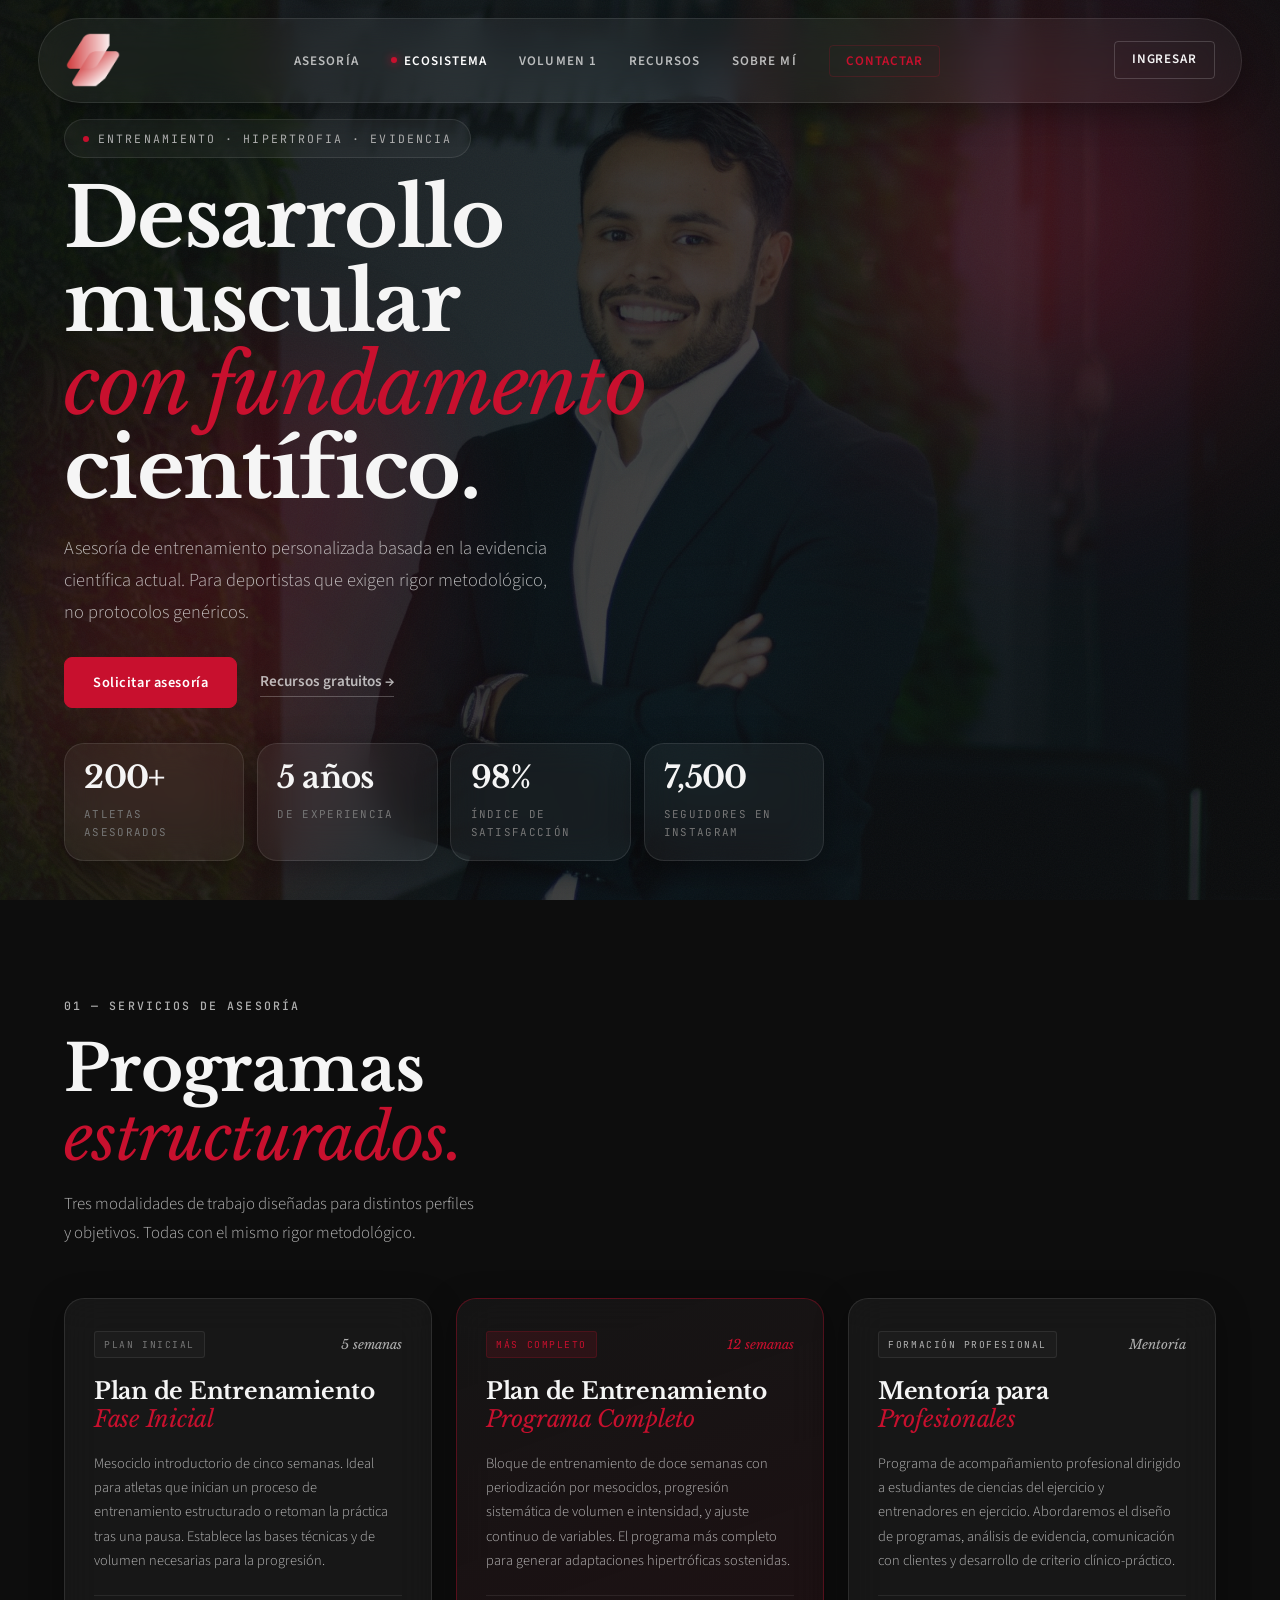
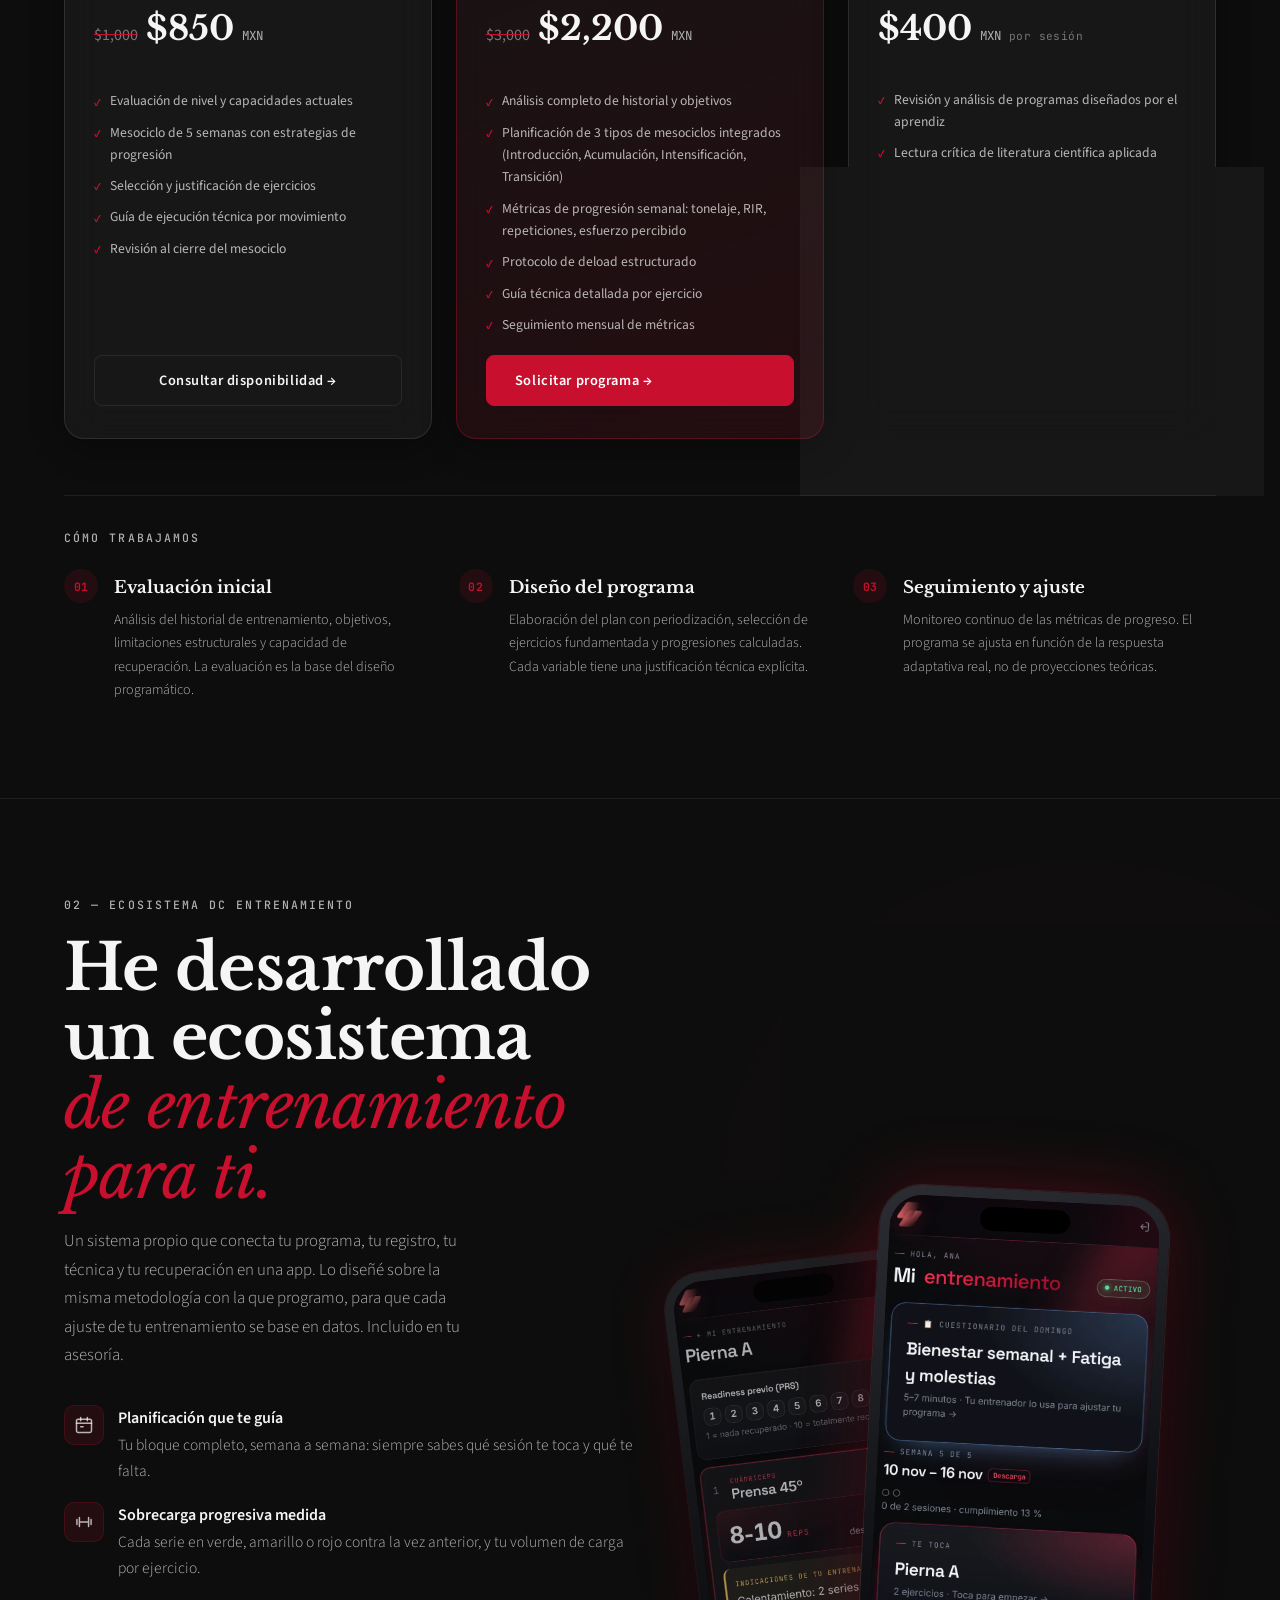
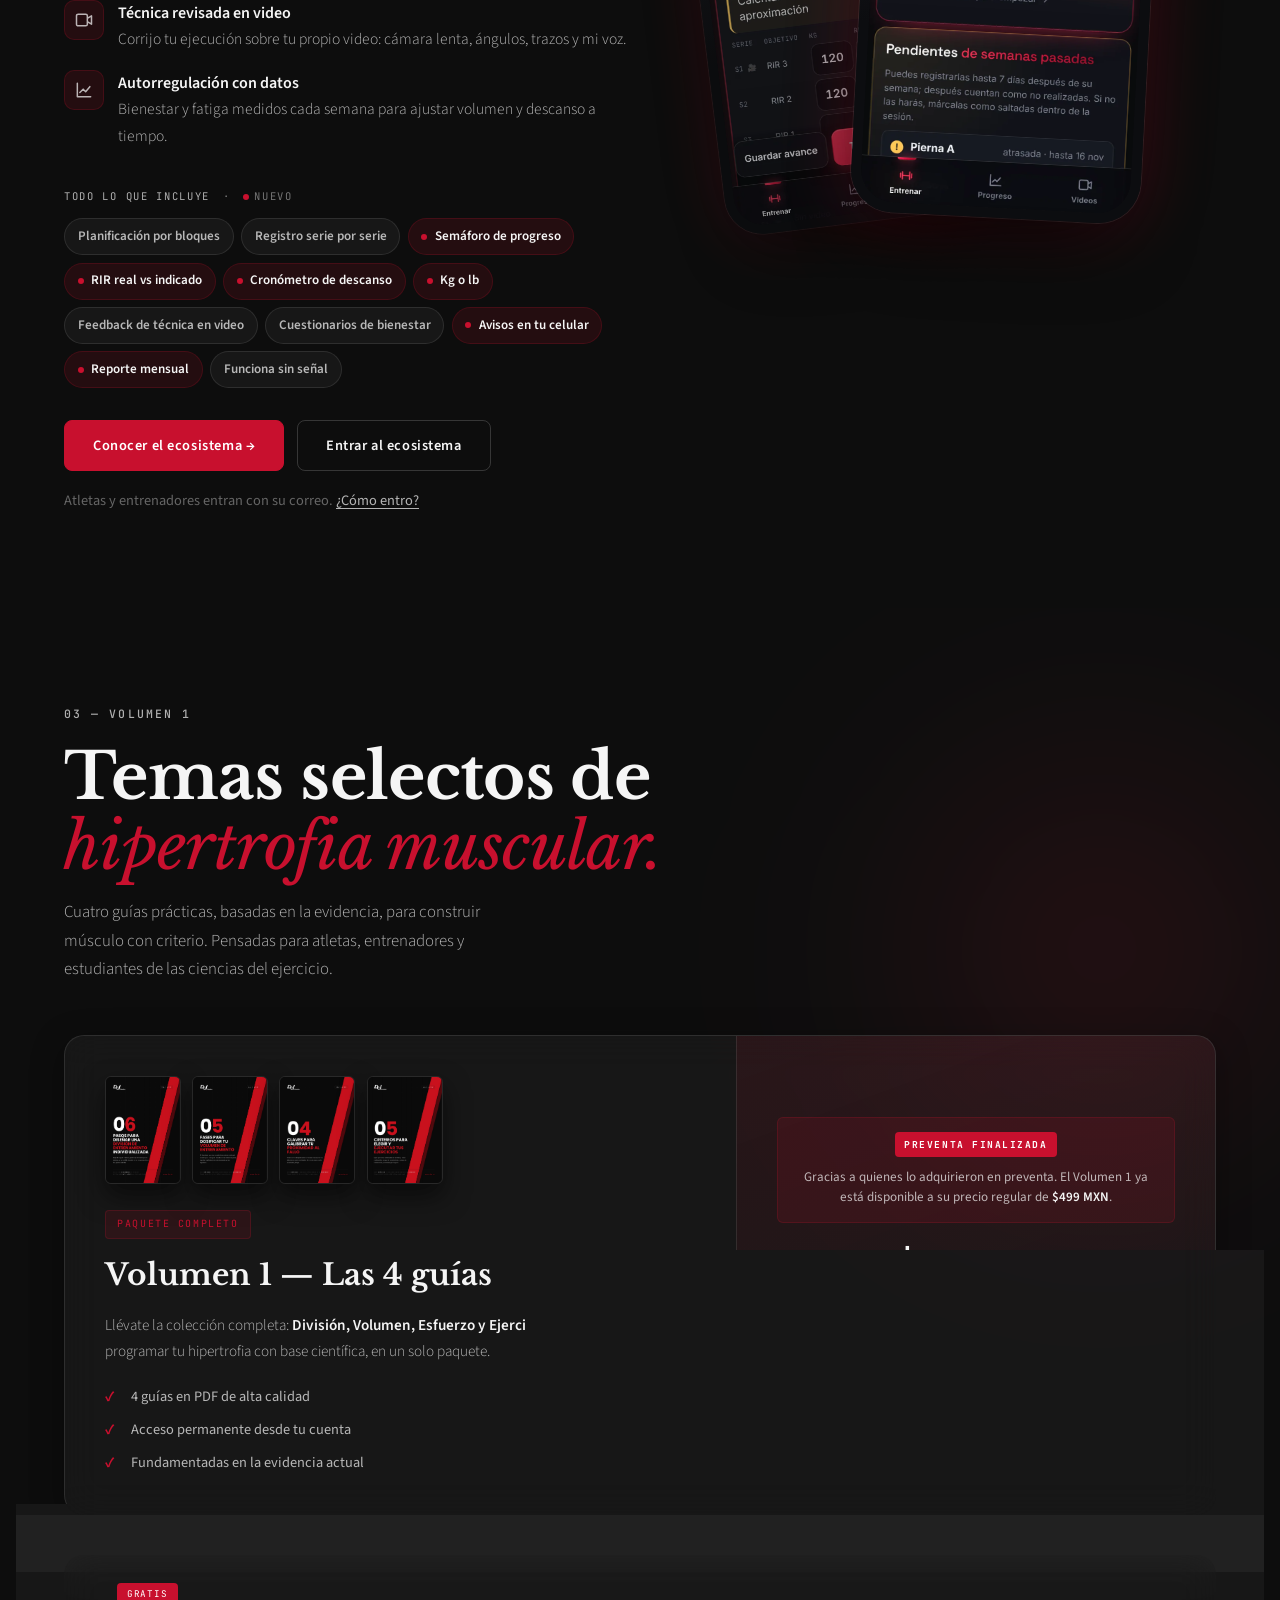
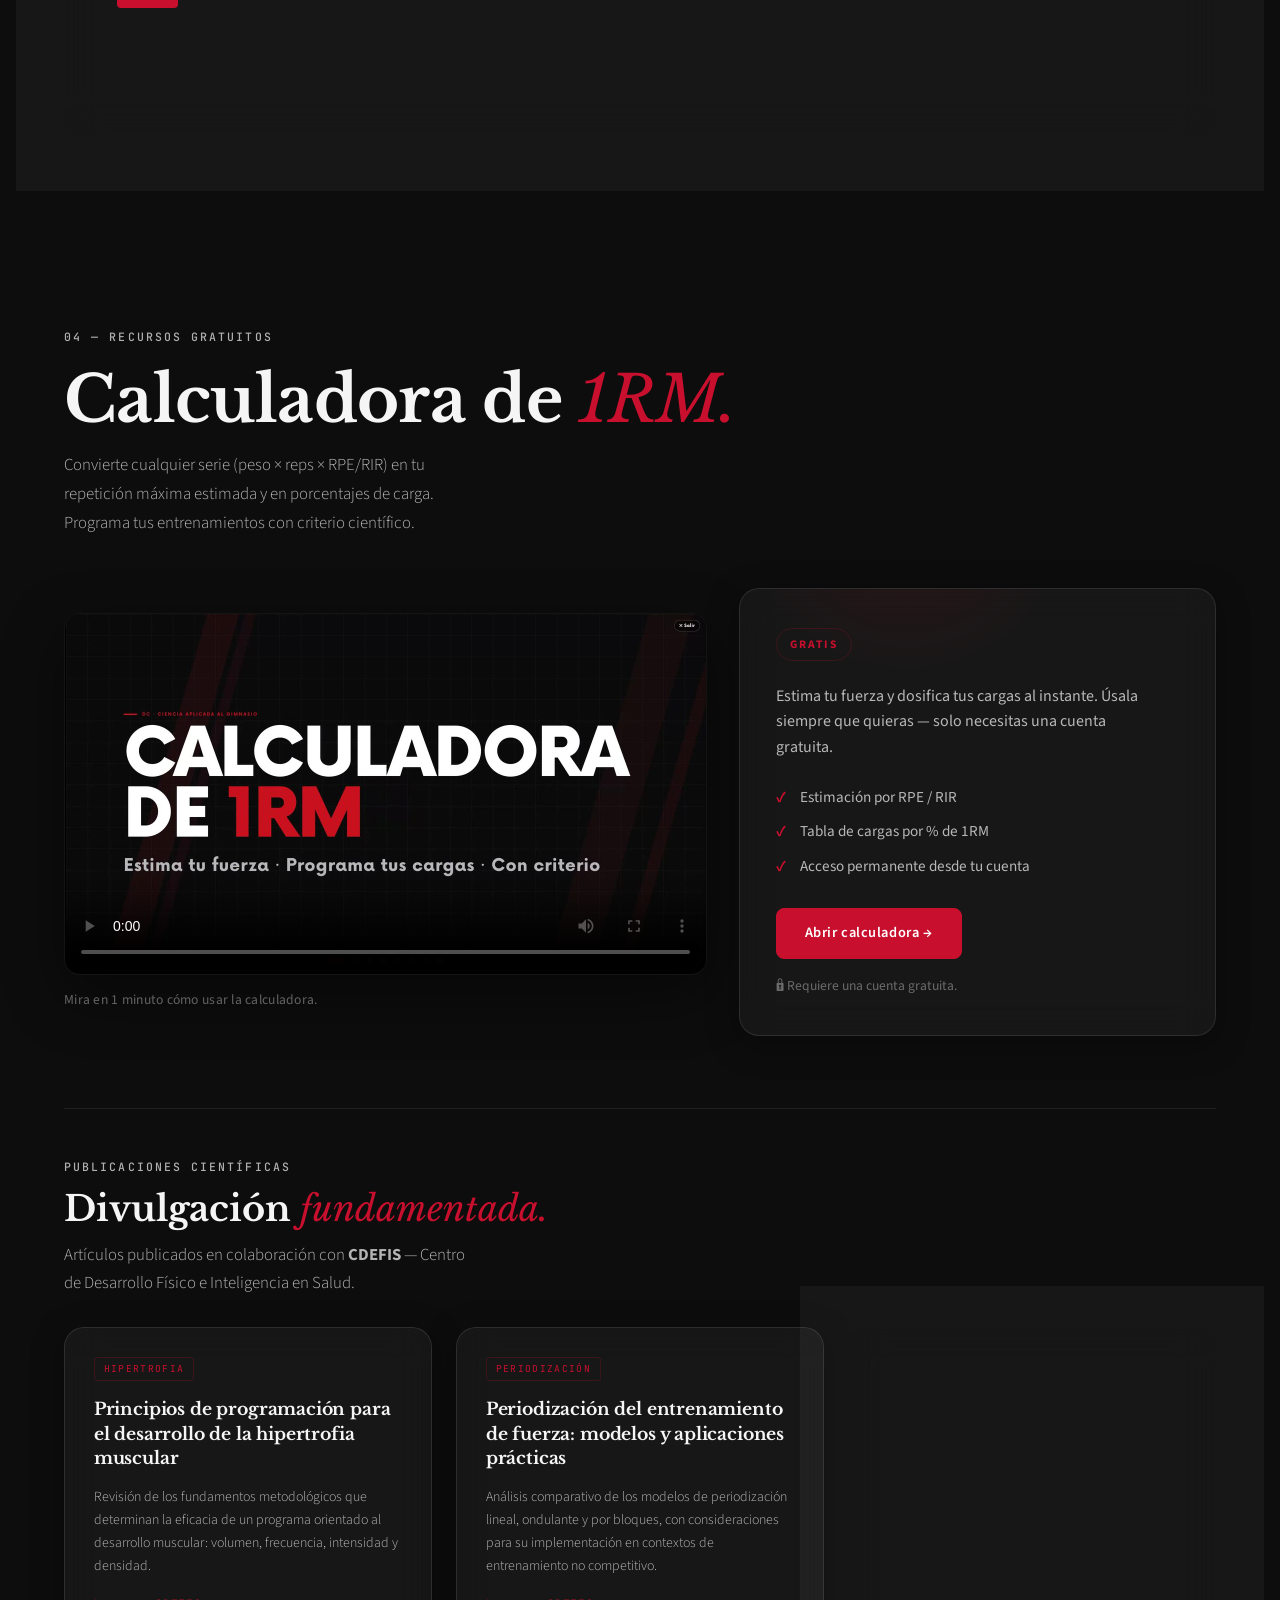
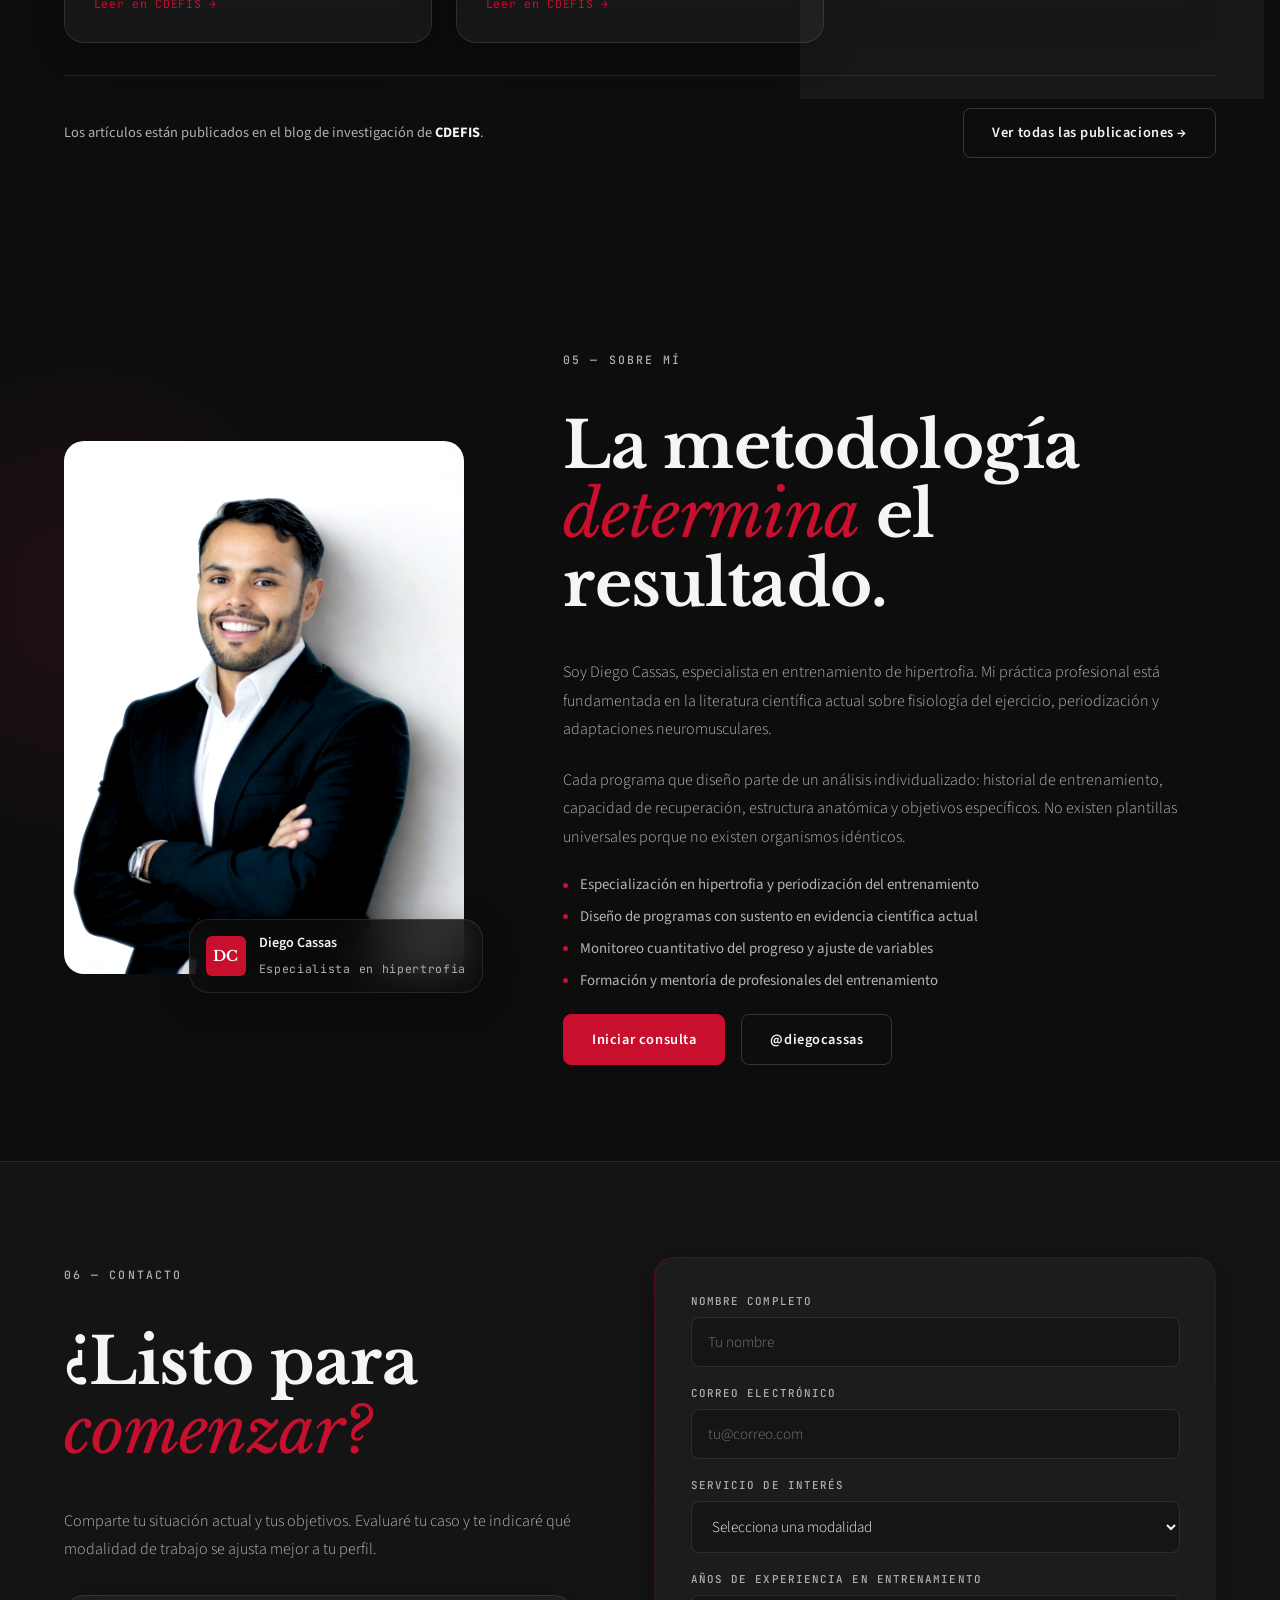
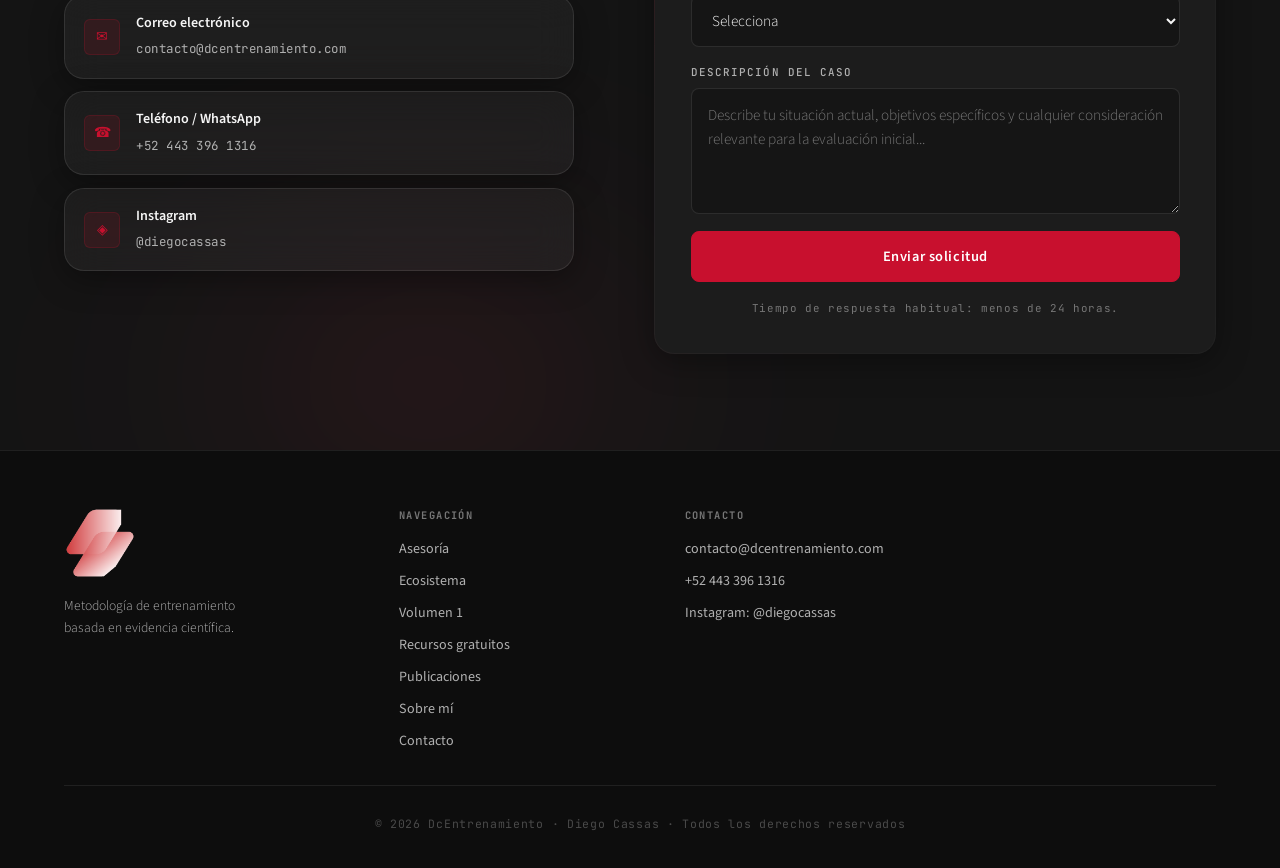
==== commit 806b8281: "Web: chips de funciones en las tarjetas del fundamento Debajo de cada principio (sobrecarga progresi" ====
--- a/index.html
+++ b/index.html
@@ -13,7 +13,7 @@
   <link rel="preconnect" href="https://fonts.gstatic.com" crossorigin />
   <link href="https://fonts.googleapis.com/css2?family=Libre+Baskerville:ital,wght@0,400;0,700;1,400&family=Source+Sans+3:wght@300;400;600;700&family=JetBrains+Mono:wght@400;500&display=swap" rel="stylesheet" />
 
-  <link rel="stylesheet" href="styles.css?v=20261117" />
+  <link rel="stylesheet" href="styles.css?v=20261117b" />
 </head>
 <body>
 
@@ -719,6 +719,6 @@
   <script defer src="lib/ScrollTrigger.min.js"></script>
   <script defer src="lib/manifest.js"></script>
   <script defer src="auth.js?v=20260729g"></script>
-  <script defer src="main.js?v=20261117"></script>
+  <script defer src="main.js?v=20261117b"></script>
 </body>
 </html>
--- a/styles.css
+++ b/styles.css
@@ -1820,3 +1820,9 @@
 .bento-card--report .ui-screen { margin-top: 0; }
 .feature-chips-legend { color: var(--gris); margin-left: 0.3rem; }
 .feature-chips-legend i { display: inline-block; width: 6px; height: 6px; border-radius: 50%; background: var(--rojo); margin: 0 0.35rem 0 0.3rem; vertical-align: middle; }
+
+/* Chips dentro de las tarjetas del fundamento (página de la app) */
+.dcapp-card { display: flex; flex-direction: column; }
+.feature-chips--card { margin-top: auto; padding-top: 1.1rem; gap: 0.35rem; }
+.feature-chips--card li { font-size: 0.72rem; padding: 0.3rem 0.6rem; }
+.feature-chips-note { margin-top: 0.9rem; font-family: 'JetBrains Mono', monospace; font-size: 0.66rem; letter-spacing: 0.12em; text-transform: uppercase; color: var(--gris-claro); }
